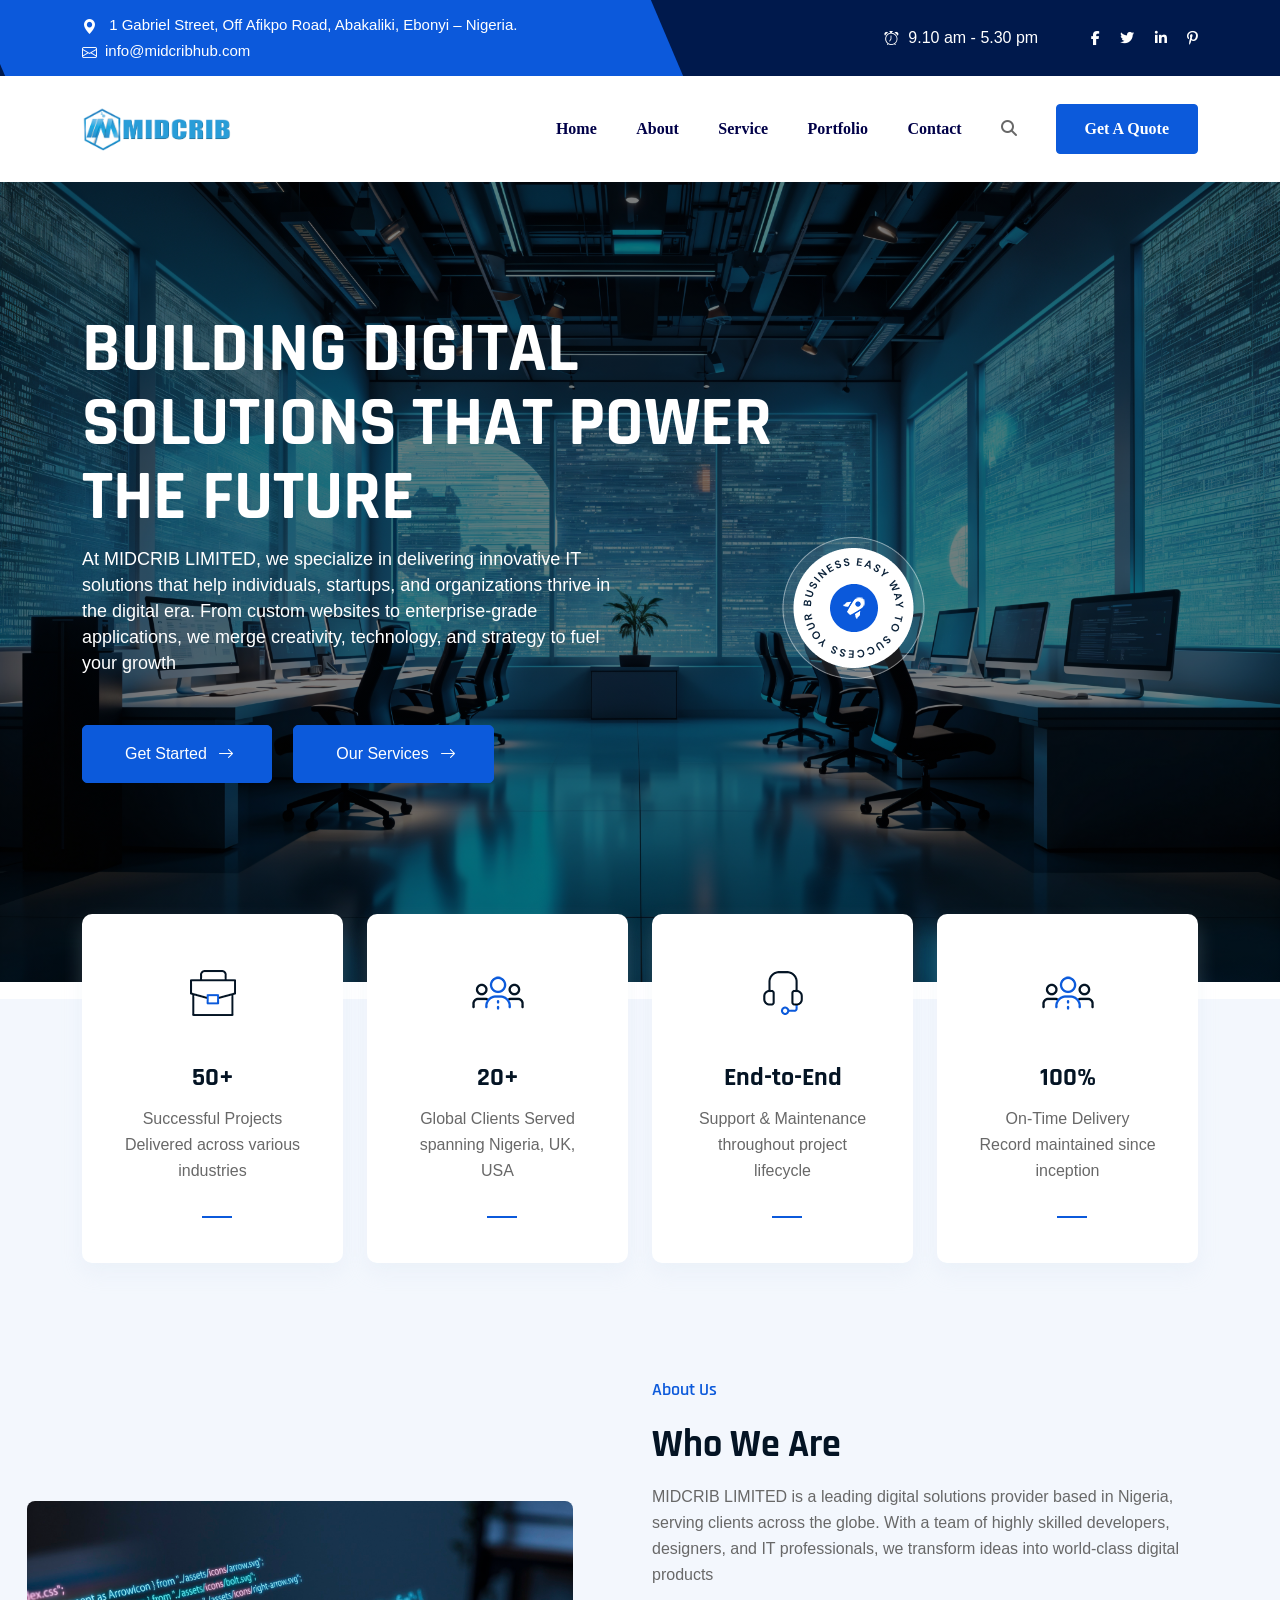
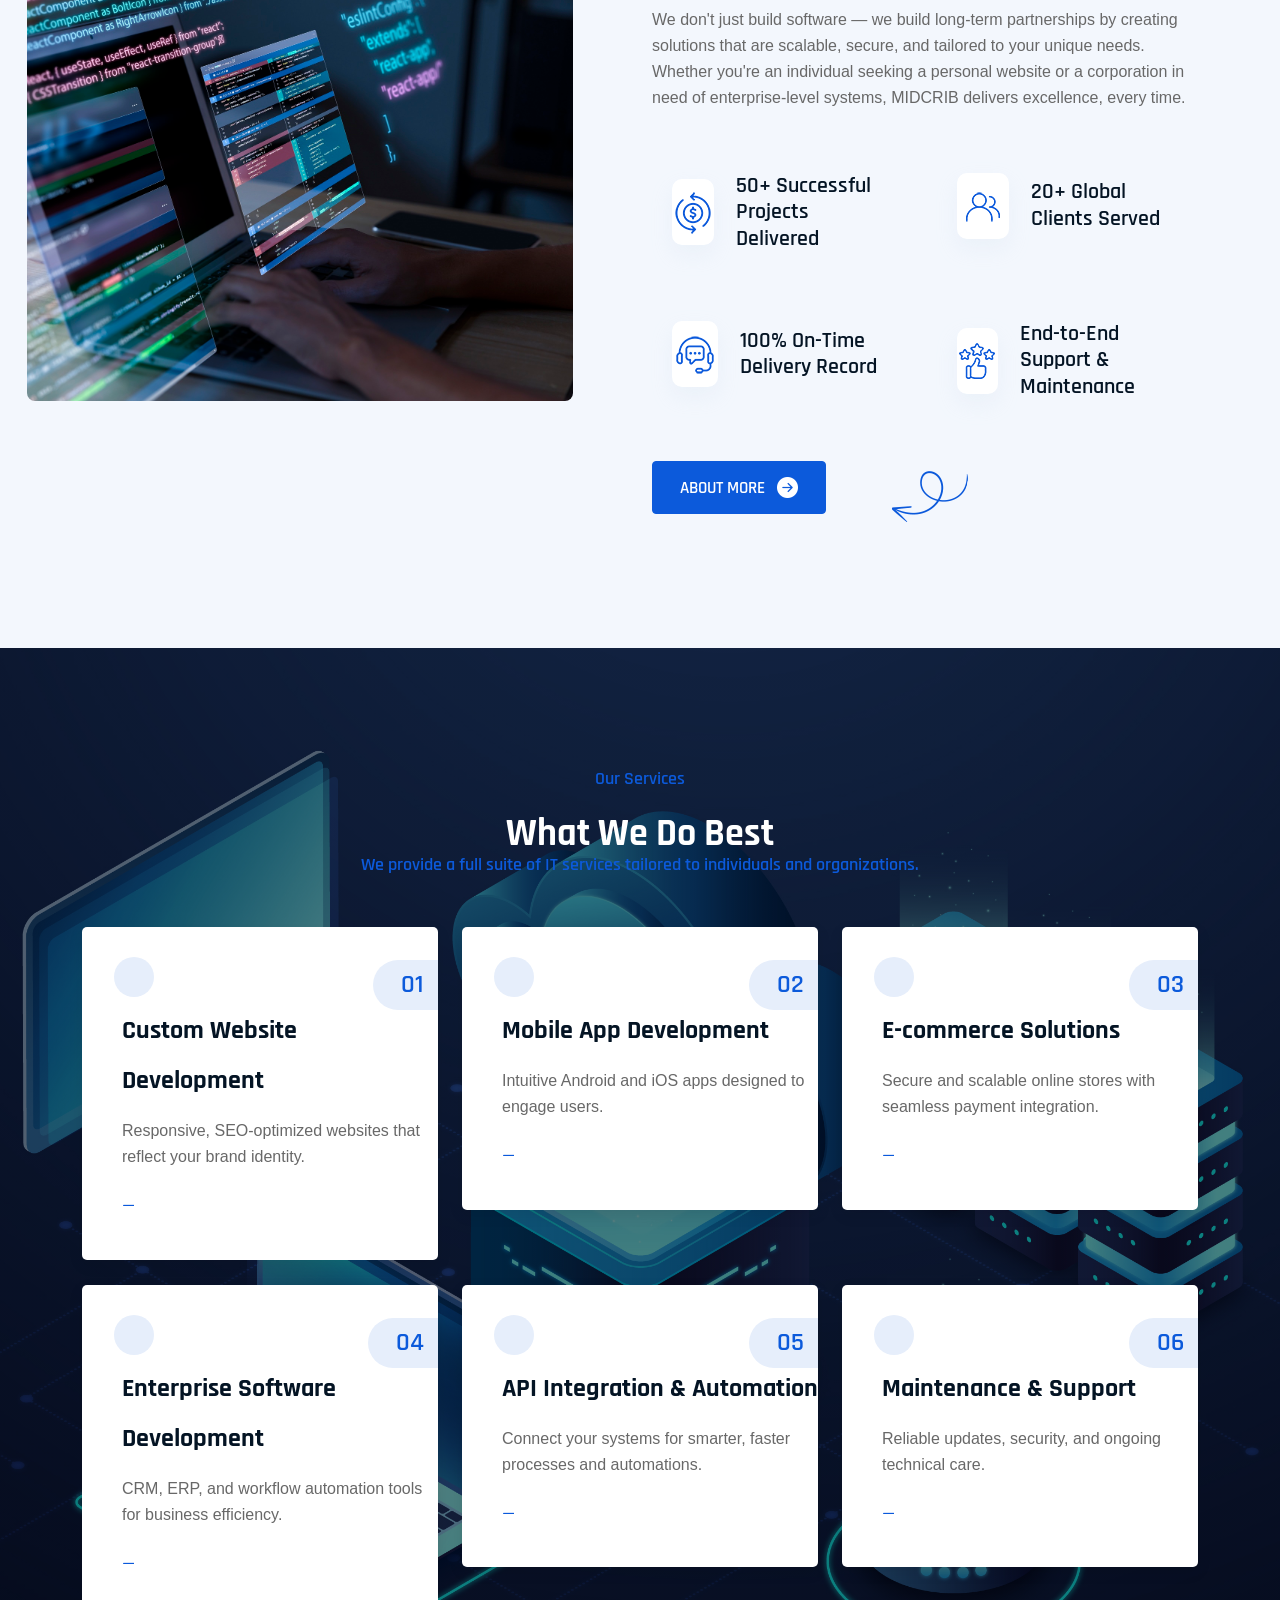
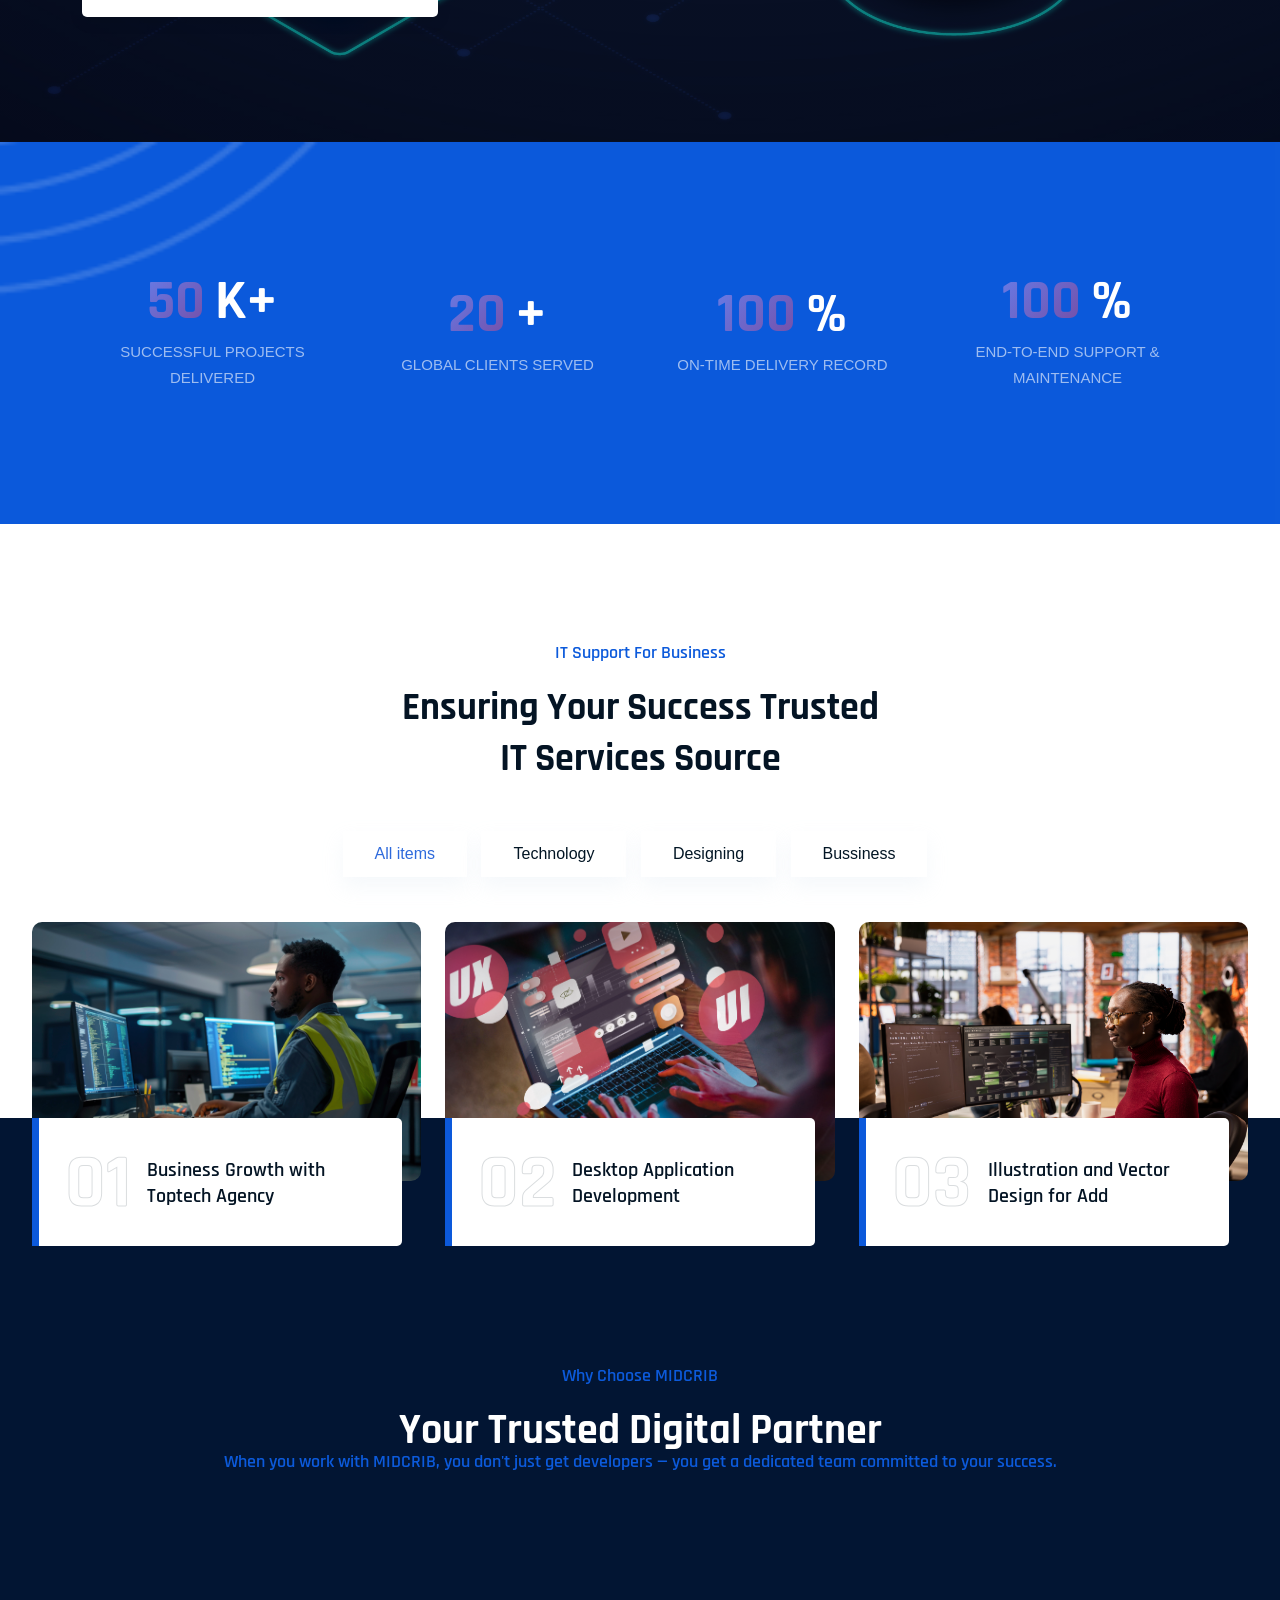
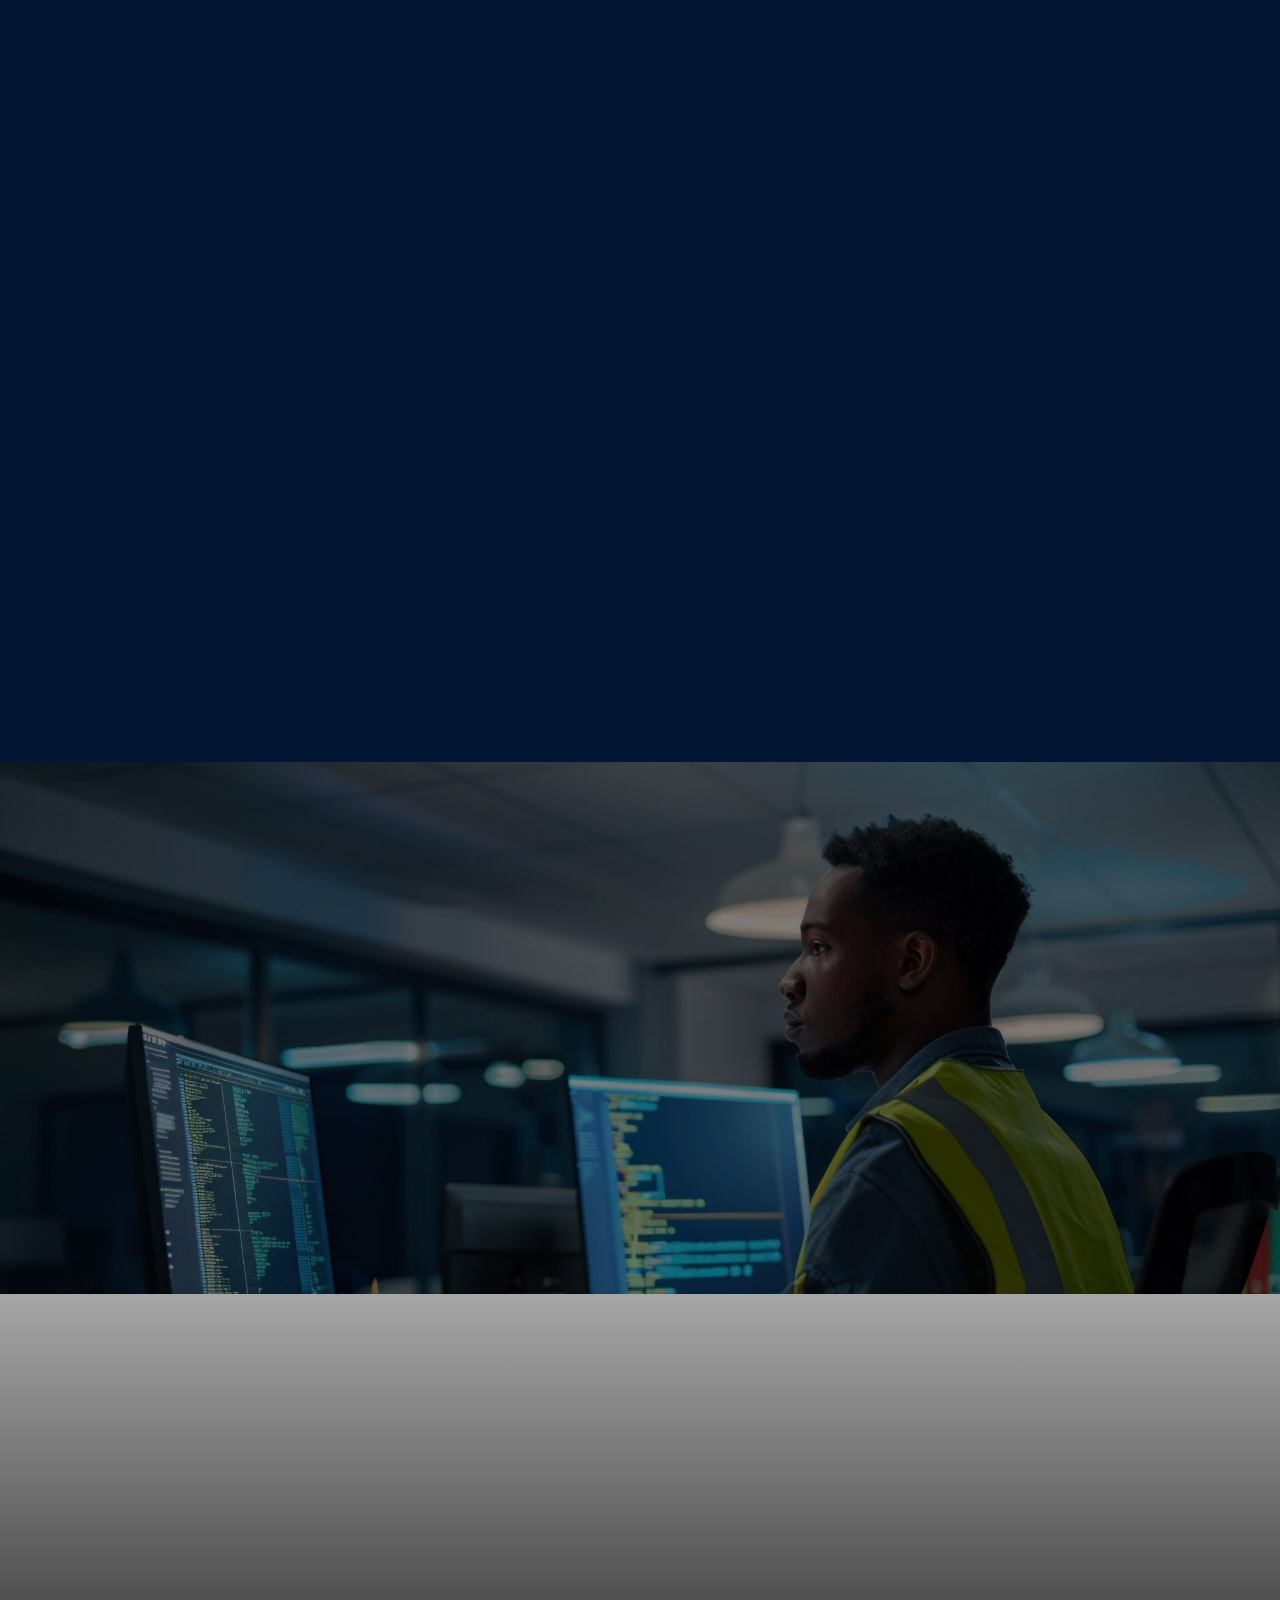
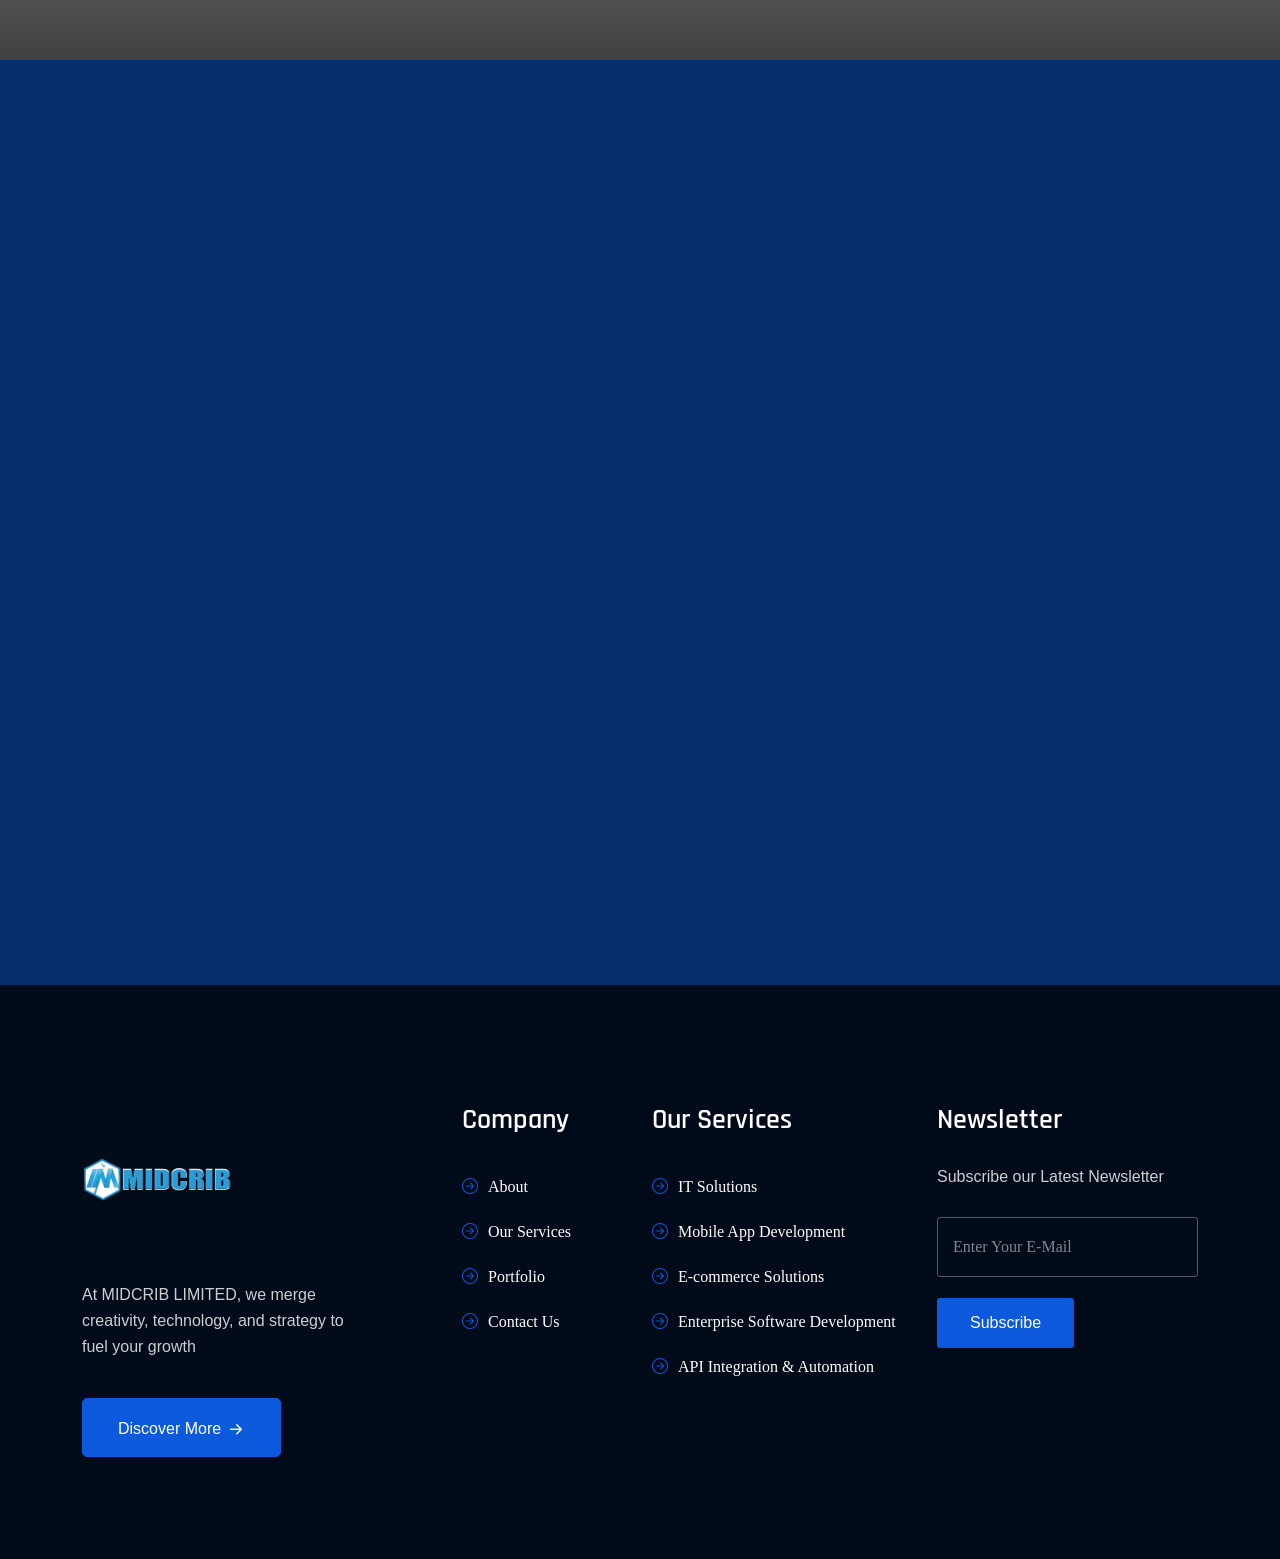
==== index.html @ e90b2775 "content update" ====
<!DOCTYPE HTML>
<html lang="en-US">

<head>
	<!-- Basic Meta Tags -->
	<meta charset="UTF-8">
	<meta http-equiv="x-ua-compatible" content="ie=edge">
	<meta name="viewport" content="width=device-width, initial-scale=1">
	
	<!-- SEO Meta Tags -->
	<title>MIDCRIB LIMITED - Innovative IT Solutions & Custom Web Development Company</title>
	<meta name="description" content="MIDCRIB LIMITED delivers innovative IT solutions, custom websites, and enterprise applications for individuals, startups, and organizations. Expert web development, software solutions, and digital transformation services.">
	<meta name="keywords" content="IT solutions Nigeria, web development, custom websites, enterprise applications, software development, digital transformation, startup solutions, MIDCRIB LIMITED, technology consulting, web design Nigeria">
	<meta name="author" content="MIDCRIB LIMITED">
	<meta name="robots" content="index, follow">
	<meta name="language" content="English">
	<meta name="geo.region" content="NG">
	<meta name="geo.placename" content="Nigeria">
	
	<!-- Open Graph / Facebook -->
	<meta property="og:type" content="website">
	<meta property="og:url" content="https://www.midcriblimited.com/">
	<meta property="og:title" content="MIDCRIB LIMITED - Innovative IT Solutions & Custom Web Development">
	<meta property="og:description" content="Expert IT solutions company delivering custom websites, enterprise applications, and digital transformation services for individuals, startups, and organizations.">
	<meta property="og:image" content="https://www.midcriblimited.com/assets/images/og-image.jpg">
	<meta property="og:image:width" content="1200">
	<meta property="og:image:height" content="630">
	<meta property="og:site_name" content="MIDCRIB LIMITED">
	<meta property="og:locale" content="en_US">
	
	<!-- Twitter Card -->
	<meta name="twitter:card" content="summary_large_image">
	<meta name="twitter:url" content="https://www.midcriblimited.com/">
	<meta name="twitter:title" content="MIDCRIB LIMITED - Innovative IT Solutions & Web Development">
	<meta name="twitter:description" content="Expert IT solutions company delivering custom websites, enterprise applications, and digital transformation services.">
	<meta name="twitter:image" content="https://www.midcriblimited.com/assets/images/twitter-card.jpg">
	<meta name="twitter:creator" content="@midcriblimited">
	
	<!-- Canonical URL -->
	<link rel="canonical" href="https://www.midcriblimited.com/">
	
	<!-- Favicons & Icons -->
	<link rel="icon" type="image/png" sizes="56x56" href="assets/images/logo.png">
	<link rel="icon" type="image/png" sizes="32x32" href="assets/images/favicon-32x32.png">
	<link rel="icon" type="image/png" sizes="16x16" href="assets/images/favicon-16x16.png">
	<link rel="apple-touch-icon" sizes="180x180" href="assets/images/apple-touch-icon.png">
	<link rel="manifest" href="/site.webmanifest">
	<meta name="msapplication-TileColor" content="#da532c">
	<meta name="theme-color" content="#ffffff">
	
	<!-- Preconnect to external domains for performance -->
	<link rel="preconnect" href="https://fonts.googleapis.com">
	<link rel="preconnect" href="https://fonts.gstatic.com" crossorigin>
	<link rel="preconnect" href="https://cdnjs.cloudflare.com">
	
	<!-- DNS Prefetch -->
	<link rel="dns-prefetch" href="//www.google-analytics.com">
	<link rel="dns-prefetch" href="//www.googletagmanager.com">
	
	<!-- Structured Data - Organization Schema -->
	<script type="application/ld+json">
	{
		"@context": "https://schema.org",
		"@type": "Organization",
		"@id": "https://www.midcriblimited.com/#organization",
		"name": "MIDCRIB LIMITED",
		"description": "Innovative IT solutions company delivering custom websites, enterprise applications, and digital transformation services for individuals, startups, and organizations",
		"url": "https://www.midcriblimited.com",
		"logo": "https://www.midcriblimited.com/assets/images/logo.png",
		"foundingDate": "2020",
		"industry": "Information Technology",
		"knowsAbout": ["Web Development", "Software Development", "Digital Transformation", "Enterprise Applications", "IT Consulting"],
		"address": {
			"@type": "PostalAddress",
			"addressCountry": "Nigeria"
		},
		"contactPoint": {
			"@type": "ContactPoint",
			"contactType": "customer service",
			"areaServed": "NG",
			"availableLanguage": ["English"]
		},
		"offers": {
			"@type": "Service",
			"serviceType": ["Web Development", "Custom Software Development", "Enterprise Applications", "IT Consulting", "Digital Solutions"]
		},
		"sameAs": [
			"https://www.facebook.com/midcriblimited",
			"https://www.instagram.com/midcriblimited",
			"https://www.linkedin.com/company/midcriblimited",
			"https://twitter.com/midcriblimited"
		]
	}
	</script>
	
	<!-- CSS Files - Optimized Loading -->
	<!-- Critical CSS should be inlined, non-critical should be loaded async -->
	<link rel="preload" href="assets/css/bootstrap.min.css" as="style" onload="this.onload=null;this.rel='stylesheet'">
	<noscript><link rel="stylesheet" href="assets/css/bootstrap.min.css"></noscript>
	
	<link rel="preload" href="assets/css/style.css" as="style" onload="this.onload=null;this.rel='stylesheet'">
	<noscript><link rel="stylesheet" href="assets/css/style.css"></noscript>
	
	<!-- Non-critical CSS loaded asynchronously -->
	<link rel="stylesheet" href="assets/css/owl.carousel.min.css" type="text/css" media="all">
	<link rel="stylesheet" href="assets/css/animate.css" type="text/css" media="all">
	<link rel="stylesheet" href="assets/css/bootstraps.css" type="text/css" media="all">
	<link rel="stylesheet" href="assets/css/animated-text.css" type="text/css" media="all">
	<link rel="stylesheet" href="assets/css/all.min.css" type="text/css" media="all">
	<link rel="stylesheet" href="assets/css/theme-default.css" type="text/css" media="all">
	<link rel="stylesheet" href="assets/css/meanmenu.min.css" type="text/css" media="all">
	<link rel="stylesheet" href="assets/css/font-awesome.min.css" type="text/css" media="all">
	<link rel="stylesheet" href="assets/css/owl.transitions.css" type="text/css" media="all">
	<link rel="stylesheet" href="venobox/venobox.css" type="text/css" media="all">
	<link rel="stylesheet" href="assets/css/bootstrap-icons.css" type="text/css" media="all">
	<link rel="stylesheet" href="assets/css/responsive.css" type="text/css" media="all">
	<link rel="stylesheet" href="assets/css/coustom-animation.css" type="text/css" media="all">
	<link rel="stylesheet" href="https://cdnjs.cloudflare.com/ajax/libs/font-awesome/6.4.0/css/all.min.css">
	<link rel="stylesheet" href="https://cdn.jsdelivr.net/npm/bootstrap-icons@1.11.3/font/bootstrap-icons.css">
	<!-- Google Analytics (replace with your actual tracking ID) -->
	<script async src="https://www.googletagmanager.com/gtag/js?id=GA_MEASUREMENT_ID"></script>
	<script>
		window.dataLayer = window.dataLayer || [];
		function gtag(){dataLayer.push(arguments);}
		gtag('js', new Date());
		gtag('config', 'GA_MEASUREMENT_ID');
	</script>
	
	<!-- JavaScript -->
	<script src="assets/js/vendor/modernizr-3.5.0.min.js"></script>
</head>

<body>

	<!-- loder -->
	<!-- <div class="loader-wrapper">
		<span class="loader"></span>
		<div class="loder-section left-section"></div>
		<div class="loder-section right-section"></div>
	</div> -->


<!--==================================================-->
<!-- Start Toptech  Top Header Area Style One-->
<!--==================================================-->
<div class="top-header-area">
	<div class="container">
		<div class="row align-items-center">
			<div class="col-lg-6">
				<div class="header-info">
					<ul>
						<li><i class="bi bi-geo-alt-fill"></i>
                        1 Gabriel Street, Off Afikpo Road, Abakaliki, Ebonyi – Nigeria.
                        </li>

                       
						<li><i class="bi bi-envelope"></i>info@midcribhub.com</li>
					</ul>
				</div>
			</div>
			<div class="col-lg-6">
				<div class="top-header-social-icon">
					<ul>
						<li class="time-line"><i class="bi bi-alarm"></i>9.10 am - 5.30 pm</li>
						<li><a href="#"><i class="fa-brands fa-facebook-f"></i></a></li>
						<li><a href="#"><i class="fa-brands fa-twitter"></i></a></li>
						<li><a href="#"><i class="fa-brands fa-linkedin-in"></i></a></li>
						<li><a href="#"><i class="fa-brands fa-pinterest-p"></i></a></li>
					</ul>
				</div>
			</div>
		</div>
	</div>
</div>
<!--==================================================-->
<!-- End Toptech Top Header Area Style One-->

<!-- Start Toptech Header Area Style One-->
<!--==================================================-->
<div class="header-area style-two" id="sticky-header" >
	<div class="container">
		<div class="row align-items-center">
			<div class="col-lg-3">
				<div class="header-logo">
					<a href="index.html"><img src="assets/images/logo.png" alt="logo" style="width: 150px; height: 50px; object-fit: contain"></a>
				</div>
			</div>
			<div class="col-lg-9">
				<div class="header-menu">
					<ul>
						<li class="menu-item-has-children"><a href="#">Home</a>
                           <!-- <ul class="sub-menu">
                           	    <li><a href="index.html">Home 1</a></li>
                           	    <li><a href="index-2.html">Home 2</a></li>
                           	  	<li><a href="index-3.html">Home 3</a></li>
								<li><a href="index-4.html">Home 4</a></li>
								<li><a href="https://html.ditsolution.net/toptech2/">Home 5 (New)</a></li>
								<li><a href="https://html.ditsolution.net/toptech2/index-2.html">Home 6 (New)</a></li>
                           </ul> -->
						</li>
						<li class="menu-item-has-children"><a href="#">About</a>
                           <ul class="sub-menu">
                           	   <li><a href="about.html">About Us </a></li>
                           	                   	   <li><a href="mission.html">Why Chose Us</a></li>

                           	  
                           </ul>
						</li>
						<li class="menu-item-has-children"><a href="#">Service</a>
                           <!-- <ul class="sub-menu">
                           	   <li><a href="service.html">Service</a></li>
                           	   <li><a href="service-details.html">Service Details</a></li>
                           </ul> -->
						</li>
						<li class="menu-item-has-children"><a href="#">Portfolio</i></a>
                           <!-- <ul class="sub-menu">
                           	   <li><a href="choose-us.html">Why Choose Us</a></li>
                           	   <li><a href="mission.html">Mission Visson </a></li>
                           	   <li><a href="team.html">Our Team</a></li>
                           	   <li><a href="team-details.html">Team Details </a></li>
                           	   <li><a href="project.html">Our Project</a></li>
                           	   <li><a href="project-details.html">Project Details </a></li>
                           	   <li><a href="location.html">Our Location </a></li>
                           	   <li><a href="pricing.html">Our Pricing</a></li>
                           	   <li><a href="careers.html">Careers </a></li>
                           	   <li><a href="faqs.html">Faqs</a></li>
                           </ul> -->
						</li>
					    <!-- <li class="menu-item-has-children"><a href="#">Blog<i class="fas fa-chevron-down"></i></a> -->
                           <!-- <ul class="sub-menu">
                           	   <li><a href="blog-grid.html">Blog Grid</a></li>
                           	   <li><a href="blog-list.html">Blog List</a></li>
                           	   <li><a href="blog-2column.html">Blog 2column</a></li>
                           	   <li><a href="blog-details.html">Blog Details </a></li>
                           </ul> -->
						<!-- </li> -->
						<li><a href="contact.html">Contact</a></li>
					</ul>
					<div class="header-search-icon search-box-outer">
						<a href="#"><i class="fa-solid fa-magnifying-glass"></i></a>
					</div>
					<div class="header-button">
						<a href="contact.html">Get A Quote</a>
					</div>
				</div>
			</div>
		</div>
	</div>
</div>
<!--==================================================-->
<!-- End Toptech Header Area Style One-->

<!-- Start Main Menu Area -->
<!--==================================================-->
<div class="mobile-menu-area sticky d-sm-block d-md-block d-lg-none ">
	<div class="mobile-menu">
		<nav class="header-menu">
			<ul class="nav_scroll">
				<li class="menu-item-has-children"><a href="#">Home</a>
                  
				</li>
				<li class="menu-item-has-children"><a href="#">About</a>
                     <ul class="sub-menu">
                   	   <li><a href="about.html">About Us</a></li>
                                      	   <li><a href="mission.html">Why Chose Us</a></li>

                   </ul>
				</li>
				<li class="menu-item-has-children"><a href="#">Service</a>
                  
				</li>
				<li class="menu-item-has-children"><a href="#">Portfolio</a>
                  
				</li>
			    
				<li><a href="contact.html">Contact</a></li>
			</ul>
		</nav>
	</div>
</div>
<!--==================================================-->
<!-- End Main Menu Area -->

<!-- Start Toptech Hero Area Style One-->
<!--==================================================-->
<div class="hero-area style-two d-flex align-items-center">
    <div class="container">
        <div class="row align-items-center">
            <div class="col-lg-8">
                <div class="hero-content">
                    <h1 class="fade-in-up delay-1">Building Digital Solutions that Power the Future</h1>
                    <p class="fade-in-up delay-2" style="color: white;">
                        At MIDCRIB LIMITED, we specialize in delivering innovative IT solutions that help individuals, 
                        startups, and organizations thrive in the digital era. From custom websites to enterprise-grade 
                        applications, we merge creativity, technology, and strategy to fuel your growth
                    </p>
                </div>
                <div class="hero-button fade-in-up delay-3">
                    <a href="contact.html">Get Started<i class="bi bi-arrow-right"></i></a>
                    <a class="button-two" href="about.html">Our Services<i class="bi bi-arrow-right"></i></a>
                </div>
            </div>
            <div class="col-lg-4">
                <div class="hero-right">
                    <div class="hero-thumb fade-in-right delay-4">
                        <img src="assets/images/home-2/hero-thumb.png" alt="">
                    </div>
                    <div class="hero-shape fade-in-right delay-5">
                        <img src="assets/images/hero-shape.png" alt="">
                    </div>
                </div>
            </div>
        </div>
    </div>
</div>
<!--==================================================-->
<!-- End Toptech Hero Area Style One-->

<!-- Start Toptech Feature Area Style Two-->
<!--==================================================-->
<div class="feature-area style-two">
    <div class="container">
        <div class="row add-marging">
            <div class="col-lg-3 col-md-6">
                <div class="single-feature-box fade-in-scale delay-1">
                    <div class="feature-icon">
                        <img src="assets/images/feature-icon1.png" alt="">
                    </div>
                    <div class="feature-content">
                        <h4 class="counter" data-count="50">0+</h4>
                        <p>Successful Projects Delivered across various industries</p>
                        <a href="service.html">Read More</a>
                    </div>
                </div>
            </div>
            
            <div class="col-lg-3 col-md-6">
                <div class="single-feature-box fade-in-scale delay-2">
                    <div class="feature-icon">
                        <img src="assets/images/feature-icon2.png" alt="">
                    </div>
                    <div class="feature-content">
                        <h4 class="counter" data-count="20">0+</h4>
                        <p>Global Clients Served spanning Nigeria, UK, USA</p>
                        <a href="service.html">Read More</a>
                    </div>
                </div>
            </div>
            
            <div class="col-lg-3 col-md-6">
                <div class="single-feature-box fade-in-scale delay-3">
                    <div class="feature-icon">
                        <img src="assets/images/feature-icon3.png" alt="">
                    </div>
                    <div class="feature-content">
                        <h4>End-to-End</h4>
                        <p>Support & Maintenance throughout project lifecycle</p>
                        <a href="service.html">Read More</a>
                    </div>
                </div>
            </div>
            
            <div class="col-lg-3 col-md-6">
                <div class="single-feature-box fade-in-scale delay-4">
                    <div class="feature-icon">
                        <img src="assets/images/feature-icon2.png" alt="">
                    </div>
                    <div class="feature-content">
                        <h4 class="counter" data-count="100">0%</h4>
                        <p>On-Time Delivery Record maintained since inception</p>
                        <a href="service.html">Read More</a>
                    </div>
                </div>
            </div>
        </div>
    </div>
</div>
<!--==================================================-->
<!-- End Toptech Feature Area Style Two-->

<!-- Start Toptech About Area Style two-->
<!--==================================================-->
<div class="about-area style-two">
    <div class="container">
        <div class="row align-items-center">
            <div class="col-lg-6">
                <div class="about-left slide-in-left delay-1" style="position: relative;">
                    <div class="about-thumb" style="width: 100%; height: 500px; background: url('assets/images/website-development.jpg') no-repeat center center; background-size: cover; border-radius: 8px;">
                    </div>
                </div>
            </div>
            <div class="col-lg-6">
                <div class="about-right">
                    <div class="section-title left style-two">
                        <h4 class="fade-in-up delay-2">About Us</h4>
                        <h1 class="fade-in-up delay-3">Who We Are</h1>
                        
                        <p class="fade-in-up delay-4">
                            MIDCRIB LIMITED is a leading digital solutions provider based in Nigeria, serving clients across the globe. With a team of highly skilled developers, designers, and IT professionals, we transform ideas into world-class digital products
                        </p>
                        <p class="fade-in-up delay-5">
                           We don't just build software — we build long-term partnerships by creating solutions that are scalable, secure, and tailored to your unique needs. Whether you're an individual seeking a personal website or a corporation in need of enterprise-level systems, MIDCRIB delivers excellence, every time.
                        </p>
                    </div>
                    <div class="row">
                        <div class="col-lg-6 col-md-6">
                            <div class="single-about-icon-box zoom-in delay-6">
                                <div class="about-icon">
                                    <img src="assets/images/about-icon1.png" alt="">
                                </div>
                                <div class="about-icon-box-content">
                                    <h4>50+ Successful Projects Delivered</h4>
                                </div>
                            </div>
                        </div>
                        <div class="col-lg-6 col-md-6">
                            <div class="single-about-icon-box zoom-in delay-7">
                                <div class="about-icon">
                                    <img src="assets/images/about-icon2.png" alt="">
                                </div>
                                <div class="about-icon-box-content">
                                    <h4>20+ Global Clients Served</h4>
                                </div>
                            </div>
                        </div>
                        <div class="col-lg-6 col-md-6">
                            <div class="single-about-icon-box zoom-in delay-8">
                                <div class="about-icon">
                                    <img src="assets/images/about-icon3.png" alt="">
                                </div>
                                <div class="about-icon-box-content">
                                    <h4>100% On-Time Delivery Record</h4>
                                </div>
                            </div>
                        </div>
                        <div class="col-lg-6 col-md-6">
                            <div class="single-about-icon-box zoom-in delay-8">
                                <div class="about-icon">
                                    <img src="assets/images/about-icon4.png" alt="">
                                </div>
                                <div class="about-icon-box-content">
                                    <h4>End-to-End Support & Maintenance</h4>
                                </div>
                            </div>
                        </div>
                    </div>
                    <div class="toptech-button style-one fade-in-up delay-8">
                        <a href="about.html">About More<i class="bi bi-arrow-right-circle-fill"></i></a>
                    </div>
                    <div class="about-shape-two rotate-fade-in delay-8">
                        <img src="assets/images/about-shape2.png" alt="">
                    </div>
                </div>
            </div>
        </div>
    </div>
</div>
<!--==================================================-->
<!-- End Toptech About Area Style One-->

<!-- Start Toptech Service Area Style Two-->
<!--==================================================-->
<div class="service-area style-two" >
    <div class="container">
        <div class="row">
            <div class="col-lg-12 text-center">
                <div class="section-title center style-two">
                    <h4 class="fade-in-down delay-1">Our Services</h4>
                    <h1 class="fade-in-down delay-2">What We Do Best</h1>
                    <h4 class="fade-in-down delay-3">We provide a full suite of IT services tailored to individuals and organizations.</h4>
                </div>
            </div>
        </div>
        <div class="row">
            <div class="col-lg-4 col-md-6">
                <div class="single-services-box slide-up-bounce delay-4">
                    <div class="service-icon-thumb">
                        <img src="assets/images/home-2/service-1.png" alt="">
                    </div>
                    <div class="service-number">
                        <h1>01</h1>
                    </div>
                    <div class="service-content">
                        <h4>Custom Website Development</h4>
                        <p>Responsive, SEO-optimized websites that reflect your brand identity.</p>
                        <a href="service.html">Read More<i class="bi bi-arrow-right"></i></a>
                    </div>
                </div>
            </div>
            
            <div class="col-lg-4 col-md-6">
                <div class="single-services-box slide-up-bounce delay-5">
                    <div class="service-icon-thumb">
                        <img src="assets/images/home-2/service-2.png" alt="">
                    </div>
                    <div class="service-number">
                        <h1>02</h1>
                    </div>
                    <div class="service-content">
                        <h4>Mobile App Development</h4>
                        <p>Intuitive Android and iOS apps designed to engage users.</p>
                        <a href="service.html">Read More<i class="bi bi-arrow-right"></i></a>
                    </div>
                </div>
            </div>
            
            <div class="col-lg-4 col-md-6">
                <div class="single-services-box slide-up-bounce delay-6">
                    <div class="service-icon-thumb">
                        <img src="assets/images/home-2/service-3.png" alt="">
                    </div>
                    <div class="service-number">
                        <h1>03</h1>
                    </div>
                    <div class="service-content">
                        <h4>E-commerce Solutions</h4>
                        <p>Secure and scalable online stores with seamless payment integration.</p>
                        <a href="service.html">Read More<i class="bi bi-arrow-right"></i></a>
                    </div>
                </div>
            </div>
            
            <div class="col-lg-4 col-md-6">
                <div class="single-services-box slide-up-bounce delay-7">
                    <div class="service-icon-thumb">
                        <img src="assets/images/home-2/service-4.png" alt="">
                    </div>
                    <div class="service-number">
                        <h1>04</h1>
                    </div>
                    <div class="service-content">
                        <h4>Enterprise Software Development</h4>
                        <p>CRM, ERP, and workflow automation tools for business efficiency.</p>
                        <a href="service.html">View All Services<i class="bi bi-arrow-right"></i></a>
                    </div>
                </div>
            </div>
            
            <div class="col-lg-4 col-md-6">
                <div class="single-services-box slide-up-bounce delay-8">
                    <div class="service-icon-thumb">
                        <img src="assets/images/home-2/service-5.png" alt="">
                    </div>
                    <div class="service-number">
                        <h1>05</h1>
                    </div>
                    <div class="service-content">
                        <h4>API Integration & Automation</h4>
                        <p>Connect your systems for smarter, faster processes and automations.</p>
                        <a href="service.html">View All Services<i class="bi bi-arrow-right"></i></a>
                    </div>
                </div>
            </div>
            
            <div class="col-lg-4 col-md-6">
                <div class="single-services-box slide-up-bounce delay-9">
                    <div class="service-icon-thumb">
                        <img src="assets/images/home-2/service-6.png" alt="">
                    </div>
                    <div class="service-number">
                        <h1>06</h1>
                    </div>
                    <div class="service-content">
                        <h4>Maintenance & Support</h4>
                        <p>Reliable updates, security, and ongoing technical care.</p>
                        <a href="service.html">View All Services<i class="bi bi-arrow-right"></i></a>
                    </div>
                </div>
            </div>
        </div>
    </div>
</div>

<!-- Start Toptech Counter Area Home two-->
<!--==================================================-->
<div class="counter-area style-two" style="color: black;">
    <div class="container">
        <div class="row align-items-center">
            <div class="col-lg-3 col-md-6">
                <div class="counter-box counter-slide-up delay-1">
                    <div class="counter-content">
                        <h4 class="counter-number counterup" data-count="50">0</h4>
                        <span class="counter-symbol">K+</span>
                        <p class="text-fade-in delay-1">Successful Projects Delivered</p>
                    </div>
                </div>
            </div>
            
            <div class="col-lg-3 col-md-6">
                <div class="counter-box counter-slide-up delay-2">
                    <div class="counter-content">
                        <h4 class="counter-number counterup" data-count="20">0</h4>
                        <span class="counter-symbol">+</span>
                        <p class="text-fade-in delay-2">Global Clients Served</p>
                    </div>
                </div>
            </div>
            
            <div class="col-lg-3 col-md-6">
                <div class="counter-box counter-slide-up delay-3">
                    <div class="counter-content">
                        <h4 class="counter-number counterup" data-count="100">0</h4>
                        <span class="counter-symbol">%</span>
                        <p class="text-fade-in delay-3">On-Time Delivery Record</p>
                    </div>
                </div>
            </div>
            
            <div class="col-lg-3 col-md-6">
                <div class="counter-box counter-slide-up delay-4">
                    <div class="counter-content">
                        <h4 class="counter-number counterup" data-count="100">0</h4>
                        <span class="counter-symbol">%</span>
                        <p class="text-fade-in delay-4">End-to-End Support & Maintenance</p>
                    </div>
                </div>
            </div>
        </div>
    </div>
</div>

<!-- Start Toptech Portfolio Area  Style Two-->
<!--==================================================-->
<div class="portfolio-area style-two">
	<div class="container">
		<div class="row">
			<div class="col-lg-12 text-center">
				<div class="section-title center style-two">
					<h4 class="fade-in-down delay-1">IT Support For Business</h4>
					<h1 class="fade-in-down delay-2">Ensuring Your Success Trusted</h1>
					<h1 class="fade-in-down delay-3">IT Services Source</h1>
				</div>
			</div>
		</div>
	</div>

	<div class="container-fluid">
		<div class="row">
			<div class="col-md-12">
				<div class="portfolio_nav">
					<div class="portfolio_menu">
						<ul class="menu-filtering">
							<li class="current_menu_item fade-in-down delay-1" data-filter="*"> All items </li>
							<li data-filter=".technology" class="fade-in-down delay-2">Technology </li>
							<li data-filter=".designing" class="fade-in-down delay-3">Designing </li>
							<li data-filter=".bussiness" class="fade-in-down delay-4"> Bussiness </li>
						</ul>
					</div>
				</div>
			</div>
		</div>
		<div class="row image_load">
			<div class="col-lg-4 col-md-6 grid-item technology slide-up-bounce delay-4">
				<div class="single-portfolio-box">
					<div class="portfolio-thumb">
						<img src="assets/images/view-male-engineer-work-engineers-day-celebration.jpg" alt="">
					</div>
					<div class="portfolio-content">
						<div class="portfolio-number">
							<h1>01</h1>
						</div>
						<div class="portfolio-title">
							<a href="project-details.html">Business Growth with Toptech Agency <i class="bi bi-plus"></i></a>
						</div>
					</div>
				</div>
			</div>			
			<div class="col-lg-4 col-md-6 grid-item designing slide-up-bounce delay-5">
				<div class="single-portfolio-box">
					<div class="portfolio-thumb">
						<img src="assets/images/ui-ux-representations-with-laptop.jpg" alt="">
					</div>
					<div class="portfolio-content">
						<div class="portfolio-number">
							<h1>02</h1>
						</div>
						<div class="portfolio-title">
							<a href="project-details.html">Desktop Application Development <i class="bi bi-plus"></i></a>
						</div>
					</div>
				</div>
			</div>			
			<div class="col-lg-4 col-md-6 grid-item bussiness slide-up-bounce delay-6">
				<div class="single-portfolio-box">
					<div class="portfolio-thumb">
						<img src="assets/images/startup-it-engineer-doing-code-testing-quality-assurance.jpg" alt="">
					</div>
					<div class="portfolio-content">
						<div class="portfolio-number">
							<h1>03</h1>
						</div>
						<div class="portfolio-title">
							<a href="project-details.html">Illustration and Vector Design for Add <i class="bi bi-plus"></i></a>
						</div>
					</div>
				</div>
			</div>
		</div>
	</div>
</div>
<!--==================================================-->
<!-- End Toptech Portfolio Area  Style Two-->

<!-- Start Toptech Working Process Area  Style Two-->
<!--==================================================-->
<div class="working-proces-area style-two">
	<div class="container">
		<div class="row">
			<div class="col-lg-12 text-center">
				<div class="section-title center style-two">
					<h4>Why Choose MIDCRIB</h4>
					<h1>Your Trusted Digital Partner</h1>
					<h4>When you work with MIDCRIB, you don't just get developers — you get a dedicated team committed to your success.</h4>

				</div>
			</div>
		</div>
		<div class="row">
			<div class="col-lg-4 col-md-6 fade-in-up delay-1">
				<div class="working-process-box before-transprent after-transprent">
					<div class="process-thumb">
						<img src="assets/images/woman-using-computer-credit-card.jpg" alt="" style="width: 200px; height: 200px; border-radius: 50%; padding: 10px;">
						<div class="process-number">
							<span>01</span>
						</div>
					</div>
					<div class="process-content">
						<h4>Tailored Solutions</h4>
						<p>Every product is customized to your unique needs.</p>
					</div>
				</div>
			</div>			
			<div class="col-lg-4 col-md-6 fade-in-up delay-2">
				<div class="working-process-box after-transprent">
					<div class="process-thumb">
						<img src="assets/images/data-center-admin-typing-keyboard-maintaining-company-infrastructure.jpg" alt="" style="width: 200px; height: 200px; border-radius: 50%; padding: 10px;">

						<div class="process-number two">
							<span>02</span>
						</div>
					</div>
					<div class="process-content">
						<h4>Global-Standard Expertise</h4>
						<p>We use the latest tools and frameworks to ensure quality</p>
					</div>
				</div>
			</div>			
			<div class="col-lg-4 col-md-6 fade-in-up delay-3">
				<div class="working-process-box before-transprent">
					<div class="process-thumb">
						
						<img src="assets/images/2150063168.jpg" alt="" style="width: 200px; height: 200px; border-radius: 50%; padding: 10px;">

						<div class="process-number">
							<span>03</span>
						</div>
					</div>
					<div class="process-content">
						<h4>Transparent Communication</h4>
						<p>Regular updates and collaboration at every stage.</p>
					</div>
				</div>
			</div>
		</div>
		<div class="row">
			<div class="col-lg-4 col-md-6 fade-in-up delay-1">
				<div class="working-process-box before-transprent after-transprent">
					<div class="process-thumb">
						<img src="assets/images/woman-using-computer-credit-card.jpg" alt="" style="width: 200px; height: 200px; border-radius: 50%; padding: 10px;">
						<div class="process-number">
							<span>04</span>
						</div>
					</div>
					<div class="process-content">
						<h4>On-Time Delivery:</h4>
						<p>Projects completed on schedule without compromising quality.</p>
					</div>
				</div>
			</div>			
			<div class="col-lg-4 col-md-6 fade-in-up delay-2">
				<div class="working-process-box after-transprent">
					<div class="process-thumb">
						<img src="assets/images/data-center-admin-typing-keyboard-maintaining-company-infrastructure.jpg" alt="" style="width: 200px; height: 200px; border-radius: 50%; padding: 10px;">

						<div class="process-number two">
							<span>05</span>
						</div>
					</div>
					<div class="process-content">
						<h4>Long-Term Support</h4>
						<p>We stay with you after launch to ensure smooth operations.</p>
					</div>
				</div>
			</div>			
			<div class="col-lg-4 col-md-6 fade-in-up delay-3">
				<div class="working-process-box before-transprent">
					<div class="process-thumb">
						<!-- <img src="" alt=""> -->
						<img src="assets/images/2150063168.jpg" alt="" style="width: 200px; height: 200px; border-radius: 50%; padding: 10px;">

						<div class="process-number">
							<span>06</span>
						</div>
					</div>
					<div class="process-content">
						<h4>Cost-Effective Excellence</h4>
						<p>Premium quality solutions at competitive rates that deliver maximum ROI</p>
					</div>
				</div>
			</div>
		</div>
	</div>
</div>
<!--==================================================-->
<!-- End Toptech Working Process Area  Style Two-->
<!--==================================================-->



<!--==================================================-->
<!-- Start Toptech Testimonial Area Style One-->
<!--==================================================-->

<!--==================================================-->
<!-- End Toptech Testimonial Area Style One-->
<!--==================================================-->


<!--==================================================-->
<!-- Start Toptech Video Area Style Two-->
<!--==================================================-->
<div class="video-area style-two">
	<div class="container">
		<div class="row fade-in-up delay-1">
			<div class="col-lg-12 text-center">
				<div class="section-title center style-two" style="flex-direction: column; align-items: center; justify-content: center; display: flex;">
					<!-- <h4>Watch Now</h4> -->
					<h1>Ready to Build Your Digital Future?
</h1>
<p style="max-width: 80%; text-align: center; color: white;" class="">Whether you’re looking for a personal website, a scalable e-commerce store, or an enterprise-grade system, MIDCRIB LIMITED has the expertise to bring your vision to life. Let’s partner to create something extraordinary

</p>
					
				</div>
                <div class="hero-button">
					<a href="contact.html">Get Started<i class="bi bi-arrow-right"></i></a>
					<a class="button-two" href="about.html">Our Services<i class="bi bi-arrow-right"></i></a>
				</div>
			</div>
		
		</div>
	</div>
</div>
<!--==================================================-->
<!-- End Toptech Video Area Style Two-->

<!-- Start Toptech contact info Area Style Two-->
<!--==================================================-->
<div class="contact-info-area style-two">
	<div class="container">
		<div class="row">
			<div class="col-lg-4 col-md-6 fade-in-up delay-1">
				<div class="contact-info-box">
					<div class="contact-info-icon">
						<i class="fa-solid fa-phone"></i>
					</div>
					<div class="contact-info-content">
						<h4>Call us Any time</h4>
						<p>+234 8077 444 866</p>
					</div>
				</div>
			</div>			
			<div class="col-lg-4 col-md-6 fade-in-up delay-2">
				<div class="contact-info-box">
					<div class="contact-info-icon">
						<i class="fa-regular fa-envelope"></i>
					</div>
					<div class="contact-info-content">
						<h4>Send E-Mail</h4>
						<p>info@midcribhub.com</p>
					</div>
				</div>
			</div>			
			<div class="col-lg-4 col-md-6 fade-in-up delay-3">
				<div class="contact-info-box">
					<div class="contact-info-icon">
						<i class="fa-regular fa-clock"></i>
					</div>
					<div class="contact-info-content">
						<h4>Opening Hours</h4>
						<p>Mon - Fri (8.00 - 5.00)</p>
					</div>
				</div>
			</div>
		</div>
	</div>
</div>
<!--==================================================-->
<!-- End Toptech contact info Area Style Two-->

<!-- Start Toptech Pricing Area Style Two-->
<!--==================================================-->
<div class="pricing-area style-two">
	<div class="container">
		<div class="row align-items-center fade-in-up ">
			<div class="col-lg-6">
	            <div class="section-title left style-two">
	    			<h4>Pricing Plan </h4>
	    			<h1>Our Best Affordable Pricing Plan</h1>
	    			<h1>Choose Your Plans</h1>
	        	</div>
	        	<div class="faqs-container">
                    <div class="faq-singular">
					    <h2 class="faq-question" onclick="
					    	var answer = this.nextElementSibling;
					    	var allAnswers = document.querySelectorAll('.faq-answer');
					    	var allQuestions = document.querySelectorAll('.faq-question');
					    	
					    	// Check if this one is already open
					    	var isOpen = answer.style.display === 'block';
					    	
					    	// Close all others
					    	allAnswers.forEach(function(a) { a.style.display = 'none'; });
					    	allQuestions.forEach(function(q) { q.style.background = ''; });
					    	
					    	// If it wasn't open, open it. If it was open, keep it closed
					    	if (!isOpen) {
					    		answer.style.display = 'block';
					    		this.style.background = '';
					    	}">What makes MIDCRIB different from other IT companies?</h2>
					    <div class="faq-answer">
					      <div class="desc">
                           At MIDCRIB, we don’t just build digital products—we craft tailored solutions that align with your business goals. Our approach is client-first, ensuring every project is delivered with innovation, precision, and measurable results. With experience across startups, NGOs, enterprises, and government agencies, we bring both versatility and industry expertise to the table.
					      </div>
					    </div>
				    </div>					    
				    <div class="faq-singular">
					    <h2 class="faq-question" onclick="
					    	var answer = this.nextElementSibling;
					    	var allAnswers = document.querySelectorAll('.faq-answer');
					    	var allQuestions = document.querySelectorAll('.faq-question');
					    	
					    	// Check if this one is already open
					    	var isOpen = answer.style.display === 'block';
					    	
					    	// Close all others
					    	allAnswers.forEach(function(a) { a.style.display = 'none'; });
					    	allQuestions.forEach(function(q) { q.style.background = ''; });
					    	
					    	// If it wasn't open, open it. If it was open, keep it closed
					    	if (!isOpen) {
					    		answer.style.display = 'block';
					    		this.style.background = '';
					    	}"> How long does it take to develop a custom website?</h2>
					    <div class="faq-answer">
					      <div class="desc">
                            The timeline depends on the complexity of the project. A simple business website may take 2–4 weeks, while a complex enterprise-level platform may require 8–12 weeks or more. We always provide a detailed project timeline after understanding your requirements.
                        </div>
					    </div>
				    </div>	
					<div class="faq-singular">
					    <h2 class="faq-question" onclick="
					    	var answer = this.nextElementSibling;
					    	var allAnswers = document.querySelectorAll('.faq-answer');
					    	var allQuestions = document.querySelectorAll('.faq-question');
					    	
					    	// Check if this one is already open
					    	var isOpen = answer.style.display === 'block';
					    	
					    	// Close all others
					    	allAnswers.forEach(function(a) { a.style.display = 'none'; });
					    	allQuestions.forEach(function(q) { q.style.background = ''; });
					    	
					    	// If it wasn't open, open it. If it was open, keep it closed
					    	if (!isOpen) {
					    		answer.style.display = 'block';
					    		this.style.background = '';
					    	}"> Do you offer mobile app development for both Android and iOS?</h2>
					    <div class="faq-answer">
					      <div class="desc">
                            Yes, we develop native apps (Android & iOS), cross-platform apps using frameworks like Flutter and React Native, and progressive web apps (PWAs). We ensure performance, security, and scalability across all platforms.
                        </div>
					    </div>
				    </div>					
				    <div class="faq-singular">
					    <h2 class="faq-question" onclick="
					    	var answer = this.nextElementSibling;
					    	var allAnswers = document.querySelectorAll('.faq-answer');
					    	var allQuestions = document.querySelectorAll('.faq-question');
					    	
					    	// Check if this one is already open
					    	var isOpen = answer.style.display === 'block';
					    	
					    	// Close all others
					    	allAnswers.forEach(function(a) { a.style.display = 'none'; });
					    	allQuestions.forEach(function(q) { q.style.background = ''; });
					    	
					    	// If it wasn't open, open it. If it was open, keep it closed
					    	if (!isOpen) {
					    		answer.style.display = 'block';
					    		this.style.background = '';
					    	}">Can you integrate third-party services into my website or app?</h2>
					    <div class="faq-answer">
					      <div class="desc">
                       Absolutely. Our API Integration & Automation services enable seamless connection of your system with payment gateways, CRMs, ERPs, shipping providers, analytics platforms, and more—helping you save time and improve efficiency.
                        </div>
					    </div>
				    </div>					    
				    									 						
				    <div class="faq-singular">
					    <h2 class="faq-question" onclick="
					    	var answer = this.nextElementSibling;
					    	var allAnswers = document.querySelectorAll('.faq-answer');
					    	var allQuestions = document.querySelectorAll('.faq-question');
					    	
					    	// Check if this one is already open
					    	var isOpen = answer.style.display === 'block';
					    	
					    	// Close all others
					    	allAnswers.forEach(function(a) { a.style.display = 'none'; });
					    	allQuestions.forEach(function(q) { q.style.background = ''; });
					    	
					    	// If it wasn't open, open it. If it was open, keep it closed
					    	if (!isOpen) {
					    		answer.style.display = 'block';
					    		this.style.background = '';
					    	}">Do you provide e-commerce solutions with payment integration?</h2>
					    <div class="faq-answer">
					      <div class="desc">
                            Yes, we develop scalable e-commerce platforms with secure payment gateways, inventory management, product catalogs, customer dashboards, and advanced analytics. Whether you’re a small business or a large retailer, we tailor solutions to fit your growth needs.
                        </div>
					    </div>
				    </div>					    
				    									 						
				    <div class="faq-singular">
					    <h2 class="faq-question" onclick="
					    	var answer = this.nextElementSibling;
					    	var allAnswers = document.querySelectorAll('.faq-answer');
					    	var allQuestions = document.querySelectorAll('.faq-question');
					    	
					    	// Check if this one is already open
					    	var isOpen = answer.style.display === 'block';
					    	
					    	// Close all others
					    	allAnswers.forEach(function(a) { a.style.display = 'none'; });
					    	allQuestions.forEach(function(q) { q.style.background = ''; });
					    	
					    	// If it wasn't open, open it. If it was open, keep it closed
					    	if (!isOpen) {
					    		answer.style.display = 'block';
					    		this.style.background = '';
					    	}">How do you ensure the security of my project?</h2>
					    <div class="faq-answer">
					      <div class="desc">
                           Security is at the core of our development process. We implement best practices in encryption, authentication, secure coding, penetration testing, and regular security audits to ensure your platform is fully protected against cyber threats.
                        </div>
					    </div>
				    </div>					    
				    									 						
                </div>
        	</div>
        	<div class="col-lg-6">
        		<div class="pricing-right">
        		    <div class="single-pricing-box">
        			    <div class="pricing-body">
        			       <a class="pricing-tag" href="#">Fixed-price Package</a>
        			       <span class="pricing-text">Our pricing is flexible and transparent. We offer: </span>
        			       <!-- <h4 class="pricing">$39. <span>98</span></h4> -->
        			    </div>
        			    <div class="pricing-content">
        			    	<div class="pricing-icon">
        			    		<i class="bi bi-check-square-fill"></i>
        			    	</div>
        			    	<div class="pricing-title">
        			    		<!-- <h4>19 Days For Free</h4> -->
        			    		<p>Fixed-price packages for smaller, well-defined projects.</p>
        			    		<a href="#">Purchaces</a>
        			    	</div>
        			    </div>
        		    </div>        		    
        		    <div class="single-pricing-box two">
        			    <div class="pricing-body">
        			       <a class="pricing-tag" href="#">Custom quotes Package</a>
        			       <span class="pricing-text">e’ll provide a clear breakdown of costs before starting any project.
 </span>
        			       <!-- <h4 class="pricing">$49. <span>90</span></h4> -->
        			    </div>
        			    <div class="pricing-content">
        			    	<div class="pricing-icon">
        			    		<i class="bi bi-check-square-fill"></i>
        			    	</div>
        			    	<div class="pricing-title">
        			    		<!-- <h4>90 Days For Free</h4> -->
        			    		<p>	Custom quotes for large or complex solutions.
</p>
        			    		<a href="#">Purchaces</a>
        			    	</div>
        			    </div>
        		    </div>
        		</div>
        	</div>
		</div>
	</div>
</div>


<!-- Start Toptech Footer Area Style One-->
<!--==================================================-->
<div class="footer-area style-one">
	<div class="container">
		<div class="row">
			<div class="col-lg-4 col-md-6">
				<div class="footer-logo">
					<a href="index.html"><img src="assets/images/logo.png" alt="" style="width: 150px; height: 150px; object-fit: contain;"></a>
				</div>
				<div class="footer-widget-desc">
					<p>At MIDCRIB LIMITED, we merge creativity, technology, and strategy to fuel your growth</p>
				</div>
				<div class="toptech-button inner-style">
                    <a href="#">Discover More<i class="bi bi-arrow-right-short"></i></a>
                </div>
			</div>
			<div class="col-lg-2 col-md-6">
				<div class="footer-widget-content">
					<div class="footer-widget-title">
						<h4>Company</h4>
					</div>
					<div class="footer-widget-menu">
						<ul>
							<li><a href="about.html"><i class="bi bi-arrow-right-circle"></i>About</a></li>
							<li><a href="service.html"><i class="bi bi-arrow-right-circle"></i>Our Services</a></li>
							<li><a href="portfolio.html"><i class="bi bi-arrow-right-circle"></i>Portfolio</a></li>
							<li><a href="contact.html"><i class="bi bi-arrow-right-circle"></i>Contact Us</a></li>

						</ul>
					</div>
				</div>
			</div>			
			<div class="col-lg-3 col-md-6">
				<div class="footer-widget-content">
					<div class="footer-widget-title">
						<h4>Our Services</h4>
					</div>
					<div class="footer-widget-menu">
						<ul>
							<li><a href="#"><i class="bi bi-arrow-right-circle"></i>IT Solutions</a></li>
							<li><a href="#"><i class="bi bi-arrow-right-circle"></i>Mobile App Development</a></li>
							<li><a href="#"><i class="bi bi-arrow-right-circle"></i>E-commerce Solutions</a></li>
							<li><a href="#"><i class="bi bi-arrow-right-circle"></i>Enterprise Software Development</a></li>
							<li><a href="#"><i class="bi bi-arrow-right-circle"></i>API Integration & Automation</a></li>
						</ul>
					</div>
				</div>
			</div>
		    <div class="col-lg-3 col-md-6">
				<div class="footer-widget-content">
					<div class="footer-widget-title">
						<h4>Newsletter</h4>
					</div>
                    <p class="f-desc-2">Subscribe our Latest Newsletter</p>
                    <form action="#">
                    	<div class="footer-newslatter-box">
                    		<input type="text" name="Email" placeholder="Enter Your E-Mail" required>
                    		<button type="submit">Subscribe</button>
                    	</div>
                    </form>
				</div>
			</div>
		</div>
		<div class="row align-items-center">
			<div class="footer-bottom-area">
				<div class="row">
					<div class="col-lg-6 col-md-6">
						<div class="footer-bottom-content">
							<p>© 2025 midcrib. Designed By Dream IT Solution</p>
						</div>
					</div>
					<div class="col-lg-6 col-md-6">
						<div class="footer-botton-social-icon">
							<ul>
								<li><a href="#"><i class="fa-brands fa-facebook-f"></i></a></li>
								<li><a href="#"><i class="fa-brands fa-twitter"></i></a></li>
								<li><a href="#"><i class="fa-brands fa-linkedin-in"></i></a></li>
								<li><a href="#"><i class="fa-brands fa-pinterest-p"></i></a></li>
							</ul>
						</div>
					</div>
				</div>
			</div>
		</div>
	</div>
</div>
<!--==================================================-->
<!-- End Toptech Footer Area Style One-->
<!--==================================================-->





<!--==================================================-->
<!-- Start Toptech Search-->
<!--==================================================-->
<div class="search-popup">
	<button class="close-search style-two"><span class="flaticon-multiply"><i class="far fa-times-circle"></i></span></button>
	<button class="close-search"><i class="bi bi-arrow-up"></i></button>
	<form method="post" action="#">
		<div class="form-group">
			<input type="search" name="search-field" value="" placeholder="Search Here" required="">
			<button type="submit"><i class="fa fa-search"></i></button>
		</div>
	</form>
</div>
<!--==================================================-->
<!-- End Toptech Search-->
<!--==================================================-->




<!--==================================================-->
<!-- Start Toptech Scroll Up-->
<!--==================================================-->
<div class="prgoress_indicator active-progress">
        <svg class="progress-circle svg-content" width="100%" height="100%" viewBox="-1 -1 102 102">
          <path d="M50,1 a49,49 0 0,1 0,98 a49,49 0 0,1 0,-98" style="transition: stroke-dashoffset 10ms linear 0s; stroke-dasharray: 307.919, 307.919; stroke-dashoffset: 212.78;"></path>
        </svg>
 </div>
<!--==================================================-->
<!-- End Toptech Scroll Up-->
<!--==================================================-->
 <script>
        document.addEventListener('DOMContentLoaded', function() {
            const filterButtons = document.querySelectorAll('.menu-filtering li');
            const portfolioItems = document.querySelectorAll('.grid-item');

            filterButtons.forEach(button => {
                button.addEventListener('click', function() {
                    // Remove active class from all buttons
                    filterButtons.forEach(btn => btn.classList.remove('current_menu_item'));
                    
                    // Add active class to clicked button
                    this.classList.add('current_menu_item');
                    
                    // Get the filter value
                    const filterValue = this.getAttribute('data-filter');
                    
                    // Filter portfolio items
                    portfolioItems.forEach(item => {
                        if (filterValue === '*') {
                            // Show all items
                            item.classList.remove('hidden');
                        } else {
                            // Check if item has the filter class
                            if (item.classList.contains(filterValue.substring(1))) {
                                item.classList.remove('hidden');
                            } else {
                                item.classList.add('hidden');
                            }
                        }
                    });
                });
            });
        });
    </script>
	<!-- jquery js -->
	<script src="assets/js/vendor/jquery-3.6.2.min.js"></script>
	<!-- bootstrap js -->
	<script src="assets/js/bootstrap.min.js"></script>
	<!-- carousel js -->
	<script src="assets/js/owl.carousel.min.js"></script>
	<!-- animated-text js -->
	<script src="assets/js/animated-text.js"></script>
	<!-- wow js -->
	<script src="assets/js/wow.js"></script>
	<!-- ajax-mail js -->
	<script src="assets/js/ajax-mail.js"></script>
	<!-- imagesloaded js -->
	<script src="assets/js/imagesloaded.pkgd.min.js"></script>
	<!-- venobox js -->
	<script src="venobox/venobox.js"></script>
	<!--  animated-text js -->
	<script src="assets/js/animated-text.js"></script>
	<script src="assets/js/isotope.pkgd.min.js"></script>
	<!-- venobox min js -->
	<script src="venobox/venobox.min.js"></script>
	<!-- jquery meanmenu js -->
	<script src="assets/js/jquery.meanmenu.js"></script>
	<!-- theme js -->
	<script src="assets/js/theme.js"></script>
	<!-- Cousom carousel js -->
	<script src="assets/js/coustom-carousel.js"></script>
	<script src="assets/js/scroll-up.js"></script>
    
<script>
// Intersection Observer for scroll animations
const observerOptions = {
    threshold: 0.1,
    rootMargin: '0px 0px -50px 0px'
};

const observer = new IntersectionObserver((entries) => {
    entries.forEach(entry => {
        if (entry.isIntersecting) {
            entry.target.classList.add('animate');
            
            // Trigger counter animation if element has counter (existing logic)
            const counter = entry.target.querySelector('.counter[data-count]');
            if (counter && !counter.classList.contains('counted')) {
                counter.classList.add('counted');
                animateCounter(counter);
            }
            
            // Trigger counter animation for counterup elements (new logic)
            const counterElement = entry.target.querySelector('.counterup[data-count]');
            if (counterElement && !counterElement.classList.contains('counted')) {
                counterElement.classList.add('counted');
                animateCounterUp(counterElement);
            }
        }
    });
}, observerOptions);

// Original counter animation function
function animateCounter(element) {
    const target = parseInt(element.getAttribute('data-count'));
    const increment = target / 50;
    let current = 0;
    
    const timer = setInterval(() => {
        current += increment;
        if (current >= target) {
            current = target;
            clearInterval(timer);
        }
        
        if (element.textContent.includes('%')) {
            element.textContent = Math.floor(current) + '%';
        } else {
            element.textContent = Math.floor(current) + '+';
        }
    }, 30);
}

// Enhanced counter animation function for counterup
function animateCounterUp(element) {
    const target = parseInt(element.getAttribute('data-count'));
    const duration = 2000; // 2 seconds
    const increment = target / (duration / 16); // 60fps
    let current = 0;
    
    const timer = setInterval(() => {
        current += increment;
        if (current >= target) {
            current = target;
            clearInterval(timer);
            // Add pulse effect when animation completes
            element.style.animation = 'pulse-glow 2s ease-in-out infinite';
        }
        element.textContent = Math.floor(current);
    }, 16);
}

// Observe all elements with animation classes
document.addEventListener('DOMContentLoaded', () => {
    const animatedElements = document.querySelectorAll('.fade-in-up, .fade-in-left, .fade-in-right, .fade-in, .fade-in-scale, .slide-in-left, .slide-in-right, .zoom-in, .rotate-fade-in, .fade-in-down, .slide-up-bounce, .counter-slide-up, .text-fade-in');
    animatedElements.forEach(el => observer.observe(el));
});
</script>

</body>
</html>
---- assets/css/style.css ----
/*==============================================
Template Name: Toptech - Toptech It Solutions HTML5 Template 
Author:  https://themeforest.net/user/dreamit-solution
Description: Description
Version: 1.0.0
Text Domain: Toptech
Tags: consulting, finance, corporate, business, consultant, multipurpose, technology, it-solution, software, agency, company, portfolio, bangking, insurance, digital-agency, digital-marketing.
================================================*/

/*TABLE OF CONTENTS*/
/*=====================
01. Toptech Header Area Css
02. Toptech Top header Area Css 
03. Toptech Hero Area Css
04. Toptech About Area Css
05. Toptech Feature Area Css 
05. Toptech Service Area Css
06. Toptech Services Details Area
07. Toptech Faqs Area Css
08. Toptech Work Process Area Css
09. Toptech Portfolio Area Css
10. Toptech Project Area Css
10. Toptech Project Details Css
11. Toptech Team Area Css
12. Toptech Testimonial Area Css
13. Toptech Brand Area Css
14. Toptech Blog Area Css
15. Toptech Blog Gird Area
16. Toptech Blog Details Area
17. Toptech Counter Area Css
18. Toptech Footer Area Css
19. Toptech Loader
20. Toptech Scroll Up Css
21. Toptech Search Popup css
22. Toptech Top Menu
23. Toptech Careers Area Css
24. Toptech section-title css
25. Toptech Contact Area
26. Toptech Location Area Css
27. Toptech Mission Area Css
28. Toptech Choose US Area Css
29. Toptech Team Details Area Css

=======================*/

/* Smooth scrolling for the entire page */
html {
    scroll-behavior: smooth;
}
     .call-us-section {
            position: relative;
            min-height: 100vh;
            background: linear-gradient(135deg, #0f1b3c 0%, #1e2a5e 50%, #2d3f7f 100%);
            overflow: hidden;
            display: flex;
            align-items: center;
            padding: 60px 20px;
        }

        .call-us-section::before {
            content: '';
            position: absolute;
            top: 0;
            left: 0;
            right: 0;
            bottom: 0;
            background-image: 
                radial-gradient(circle at 20% 80%, rgba(255, 255, 255, 0.03) 1px, transparent 1px),
                radial-gradient(circle at 80% 20%, rgba(255, 255, 255, 0.03) 1px, transparent 1px),
                radial-gradient(circle at 40% 40%, rgba(255, 255, 255, 0.02) 1px, transparent 1px);
            background-size: 30px 30px, 40px 40px, 50px 50px;
            background-position: 0 0, 15px 15px, 25px 25px;
        }

        .call-us-section::after {
            content: '';
            position: absolute;
            top: -50%;
            right: -20%;
            width: 800px;
            height: 800px;
            border: 2px solid rgba(59, 130, 246, 0.1);
            border-radius: 50%;
            animation: rotate 20s linear infinite;
        }

        .background-circles {
            position: absolute;
            top: 0;
            left: 0;
            right: 0;
            bottom: 0;
            pointer-events: none;
        }

        .circle-1 {
            position: absolute;
            top: 10%;
            right: 15%;
            width: 300px;
            height: 300px;
            border: 1px solid rgba(59, 130, 246, 0.15);
            border-radius: 50%;
            animation: pulse 4s ease-in-out infinite;
        }

        .circle-2 {
            position: absolute;
            top: 20%;
            right: 20%;
            width: 500px;
            height: 500px;
            border: 1px solid rgba(59, 130, 246, 0.08);
            border-radius: 50%;
            animation: pulse 6s ease-in-out infinite reverse;
        }

        .circle-3 {
            position: absolute;
            bottom: 10%;
            left: 10%;
            width: 200px;
            height: 200px;
            border: 1px solid rgba(59, 130, 246, 0.12);
            border-radius: 50%;
            animation: float 8s ease-in-out infinite;
        }

        .content-wrapper {
            position: relative;
            z-index: 10;
            max-width: 1200px;
            margin: 0 auto;
            display: grid;
            grid-template-columns: 1fr 1fr;
            gap: 60px;
            align-items: center;
        }

        .call-content {
            color: white;
        }

        .call-icon {
            width: 80px;
            height: 80px;
            background: rgba(59, 130, 246, 0.2);
            border: 2px solid rgba(59, 130, 246, 0.3);
            border-radius: 50%;
            display: flex;
            align-items: center;
            justify-content: center;
            margin-bottom: 30px;
            position: relative;
        }

        .call-icon::before {
            content: '📞';
            font-size: 32px;
        }

        .call-icon::after {
            content: '';
            position: absolute;
            width: 100%;
            height: 100%;
            border: 2px solid rgba(59, 130, 246, 0.4);
            border-radius: 50%;
            animation: ping 2s cubic-bezier(0, 0, 0.2, 1) infinite;
        }

        .call-title {
            font-size: 32px;
            font-weight: 700;
            margin-bottom: 20px;
            color: white;
        }

        .phone-number {
            font-size: 48px;
            font-weight: 800;
            color: #3b82f6;
            margin-bottom: 20px;
            text-shadow: 0 0 20px rgba(59, 130, 246, 0.3);
        }

        .call-description {
            font-size: 16px;
            line-height: 1.6;
            color: rgba(255, 255, 255, 0.8);
            margin-bottom: 30px;
        }

        .lets-talk-btn {
            background: linear-gradient(45deg, #3b82f6, #1d4ed8);
            color: white;
            padding: 15px 35px;
            border: none;
            border-radius: 8px;
            font-size: 16px;
            font-weight: 600;
            cursor: pointer;
            transition: all 0.3s ease;
            text-decoration: none;
            display: inline-block;
            box-shadow: 0 4px 15px rgba(59, 130, 246, 0.3);
        }

        .lets-talk-btn:hover {
            transform: translateY(-2px);
            box-shadow: 0 8px 25px rgba(59, 130, 246, 0.4);
        }

        .image-side {
            position: relative;
            display: flex;
            justify-content: center;
            align-items: center;
        }

        .person-placeholder {
            width: 400px;
            height: 400px;
            background: rgba(255, 255, 255, 0.1);
            border-radius: 50%;
            display: flex;
            align-items: center;
            justify-content: center;
            font-size: 18px;
            color: rgba(255, 255, 255, 0.6);
            border: 2px solid rgba(255, 255, 255, 0.1);
            position: relative;
        }

        .speech-bubble {
            position: absolute;
            top: 20%;
            left: -20%;
            background: rgba(255, 255, 255, 0.9);
            color: #1e2a5e;
            padding: 12px 20px;
            border-radius: 20px;
            font-weight: 600;
            font-size: 14px;
            animation: bounce 3s ease-in-out infinite;
        }

        .speech-bubble::after {
            content: '';
            position: absolute;
            bottom: -8px;
            left: 30px;
            width: 0;
            height: 0;
            border-left: 8px solid transparent;
            border-right: 8px solid transparent;
            border-top: 8px solid rgba(255, 255, 255, 0.9);
        }

        @keyframes rotate {
            from { transform: rotate(0deg); }
            to { transform: rotate(360deg); }
        }

        @keyframes pulse {
            0%, 100% { transform: scale(1); opacity: 0.5; }
            50% { transform: scale(1.05); opacity: 0.8; }
        }

        @keyframes float {
            0%, 100% { transform: translateY(0px); }
            50% { transform: translateY(-20px); }
        }

        @keyframes ping {
            75%, 100% {
                transform: scale(2);
                opacity: 0;
            }
        }

        @keyframes bounce {
            0%, 100% { transform: translateY(0px); }
            50% { transform: translateY(-10px); }
        }

        @media (max-width: 768px) {
            .content-wrapper {
                grid-template-columns: 1fr;
                gap: 40px;
                text-align: center;
            }
            
            .phone-number {
                font-size: 36px;
            }
            
            .call-title {
                font-size: 28px;
            }
              .speech-bubble {
            position: absolute;
            top: 15%;
            left: -5%;
            background: rgba(255, 255, 255, 0.9);
            color: #1e2a5e;
            padding: 12px 20px;
            border-radius: 20px;
            font-weight: 600;
            font-size: 14px;
            animation: bounce 3s ease-in-out infinite;
        }
        }
/* Animation classes */
.fade-in-up {
    opacity: 0;
    transform: translateY(50px);
    transition: all 0.8s ease-out;
}

.fade-in-up.animate {
    opacity: 1;
    transform: translateY(0);
}

.fade-in-right {
    opacity: 0;
    transform: translateX(50px);
    transition: all 0.8s ease-out;
}

.fade-in-right.animate {
    opacity: 1;
    transform: translateX(0);
}

/* Staggered animation delays */
.delay-1 { transition-delay: 0.1s; }
.delay-2 { transition-delay: 0.2s; }
.delay-3 { transition-delay: 0.3s; }
.delay-4 { transition-delay: 0.4s; }
.delay-5 { transition-delay: 0.5s; }


/*---=====================================================
   <!--Toptech Header Area Css Style One-->
=========================================================---*/
.header-area {
    margin-bottom: -106px;
}

.header-menu {
    text-align: right;
}

.header-menu ul {
    display: inline-block;
}

.header-menu ul li {
    display: inline-block;
    margin-right: 35px;
}

.header-menu ul li a {
    display: inline-block;
    font-weight: 600;
    font-size: 17px;
    padding: 40px 0;
    text-transform: capitalize;
    color: #fff;
    transition: 0.5s;
}

.header-menu ul li a:hover{
    color:#0c5adb;
}

.header-button {
    display: inline-block;
}

.header-button a {
    padding: 14px 34px;
    color: #fff;
    background: #0c5adb;
    border: 1px solid #0c5adb;
    border-radius: 4px;
    display: inline-block;
    position: relative;
    z-index: 1;
    transition: .5s;
    text-transform: capitalize;
    font-weight: 600;
}

.header-button a:hover{
    color:#0c5adb;
    background:#fff;
}

.header-menu ul li i {
    font-size: 12px;
    color: #fff;
    position: relative;
    left: 6px;
    top: -1px;
    transition: 0.5s;
}


.header-menu ul li a:hover i{
    color:#0c5adb;
}

.header-search-icon i {
    display: inline-block;
    color: #ffff;
    transition: 0.5s;
}

.header-search-icon i:hover{
    color: #0c5adb;
}

/*sub-menu*/
.header-menu ul li.menu-item-has-children {
    position: relative;
}

.header-menu ul li .sub-menu {
    position: absolute;
    width: 200px;
    display: block;
    text-align: left;
    background: #fff;
    opacity: 0;
    visibility: hidden;
    transition: 0.5s;
    top: 150%;
    z-index: 2;
    box-shadow: 0px 1px 3px rgba(0, 0, 0, 0.3);
    border-top: 5px solid #0c5adb;
    border-radius: 3px 3px 0 0;
}

.header-menu ul li:hover .sub-menu{
    opacity: 1;
    top: 100%;
    visibility: visible;
}

.header-menu ul li .sub-menu li a {
    display: block;
    padding: 8px 19px !important;
    color: #1e1e1e;
    width: 200px;
    text-transform: capitalize;
    font-size: 16px;
    font-weight: 600;
    transition: 0.5s;
    position: relative;
    z-index: 1;
}

.header-menu ul li .sub-menu li a:hover{
    color: #fff !important;
}

.header-menu ul li .sub-menu li a:before{
    position: absolute;
    content: "";
    width: 100%;
    height: 0;
    left: 0;
    bottom: 0;
    background:#0c5adb;
    z-index: -1;
    transition: 0.5s;
}

.header-menu ul li .sub-menu li a:hover:before{
    height:100%;
    top: 0;
}


.sticky {
    left: 0;
    margin: auto;
    position: fixed !important;
    top: 0;
    width: 100%;
    -webkit-box-shadow: 0 2px 5px -2px rgba(0, 0, 0, 0.1);
    box-shadow: 0 2px 5px -2px rgba(0, 0, 0, 0.1);
    background: #041424 !important;
    transition: 0.5s;
    z-index: 999 !important;
    -webkit-animation: 300ms running fadeInDown;
    animation: 500ms running fadeInUp;
    animation-name: slideInDown;
}
/* Feature animation styles */
.fade-in-scale {
    opacity: 0;
    transform: translateY(30px) scale(0.9);
    transition: all 0.7s cubic-bezier(0.25, 0.46, 0.45, 0.94);
}

.fade-in-scale.animate {
    opacity: 1;
    transform: translateY(0) scale(1);
}

/* Staggered delays for feature cards */
.delay-1 { transition-delay: 0.1s; }
.delay-2 { transition-delay: 0.2s; }
.delay-3 { transition-delay: 0.3s; }
.delay-4 { transition-delay: 0.4s; }

/* Enhanced hover effects */
.single-feature-box {
    transition: all 0.3s ease;
    border-radius: 10px;
    overflow: hidden;
}

.single-feature-box:hover {
    transform: translateY(-10px);
    box-shadow: 0 10px 30px rgba(0,0,0,0.1);
}

.feature-icon img {
    transition: transform 0.3s ease;
}

.single-feature-box:hover .feature-icon img {
    transform: scale(1.1) rotate(5deg);
}

/* Counter animation styles */
.counter {
    font-weight: bold;
}
/* About section animation styles */
.slide-in-left {
    opacity: 0;
    transform: translateX(-60px);
    transition: all 0.8s cubic-bezier(0.25, 0.46, 0.45, 0.94);
}

.slide-in-left.animate {
    opacity: 1;
    transform: translateX(0);
}

.slide-in-right {
    opacity: 0;
    transform: translateX(60px);
    transition: all 0.8s cubic-bezier(0.25, 0.46, 0.45, 0.94);
}

.slide-in-right.animate {
    opacity: 1;
    transform: translateX(0);
}

.zoom-in {
    opacity: 0;
    transform: scale(0.8);
    transition: all 0.6s ease-out;
}

.zoom-in.animate {
    opacity: 1;
    transform: scale(1);
}

.rotate-fade-in {
    opacity: 0;
    transform: rotate(-10deg) scale(0.9);
    transition: all 0.8s cubic-bezier(0.34, 1.56, 0.64, 1);
}

.rotate-fade-in.animate {
    opacity: 1;
    transform: rotate(0deg) scale(1);
}

/* Extended delays for about section */
.delay-6 { transition-delay: 0.6s; }
.delay-7 { transition-delay: 0.7s; }
.delay-8 { transition-delay: 0.8s; }

/* Enhanced hover effects for about boxes */
.single-about-icon-box {
    transition: all 0.3s ease;
    border-radius: 10px;
    padding: 20px;
}

.single-about-icon-box:hover {
    transform: translateY(-5px);
    background: rgba(102, 126, 234, 0.1);
}

.about-icon img {
    transition: transform 0.3s ease;
}

.single-about-icon-box:hover .about-icon img {
    transform: scale(1.1) rotate(10deg);
}
/*---=====================================================
   <!--Toptech Hero Area Css Style One-->
=========================================================---*/
.style-one.hero-area {
    background: url(../images/future-visions-business-technology-concept.jpg);
    background-repeat: no-repeat;
    background-size: cover;
    background-position: center center;
    height: 945px;
}

.style-one .hero-content h4 {
    font-size: 25px;
    font-weight: 600;
    color: #fff;
    text-transform: uppercase;
    margin: 0 0 21px;
}

.style-one .hero-content h1 {
    font-size: 74px;
    color: #fff;
    font-weight: 700;
    line-height: 66px;
    text-transform: uppercase;
}

.style-one .hero-content p {
    width: 48%;
    color: #fff;
    font-size: 17px;
    line-height: 25px;
    margin: 26px 0 0;
}

.style-one.hero-button{
    margin-top: 49px;
}

.style-one .hero-button.style-one a {
    display: inline-block;
    background: #0c5adb;
    border: 1px solid #0c5adb;
    color: #fff;
    padding: 13px 45px;
    font-weight: 500;
    font-size: 17px;
    margin-right: 14px;
    transition: 0.5s;
}

.style-one .hero-button.style-one a:hover{
  background: transparent;
  border: 1px solid #ffffff6e;
}

.style-one a.button-two {
    background: transparent !important;
    border: 1px solid #ffffff6e !important;
    padding: 12px 45px !important;
    transition: 0.5s;
}

.style-one a.button-two:hover{
  background:#0c5adb !important;
  color:#fff;
 border: 1px solid #0c5adb !important;
}


/*---=====================================================
   <!--Toptech Feature Area Css Style One-->
=========================================================---*/
.style-one.feature-area {
    padding: 0px 0 137px;
}

.style-one.feature-area .row.margin-top {
    margin-top: -91px;
}

.style-one .flip-box {
    background-color: transparent;
    width: 300px;
    height: 185px;
    perspective: 1000px;
}

.style-one .flip-box-inner {
    position: relative;
    width: 100%;
    height: 174%;
    text-align: left;
    transition: transform 0.8s;
    transform-style: preserve-3d;
}

.style-one .flip-box:hover .flip-box-inner {
  transform: rotateY(180deg);
}

.style-one .flip-box-front, .flip-box-back {
  position: absolute;
  width: 100%;
  height: 100%;
  -webkit-backface-visibility: hidden;
  backface-visibility: hidden;
}

.style-one .flip-box-front {
    padding: 36px 25px 0;
    border-radius: 5px;
    background-color: #fff;
    box-shadow: 0 0 3px rgba(0,0,0,0.20);
}

.style-one .flip-box-content h4 {
    font-size: 23px;
    font-weight: 700;
    margin: 26px 0 8px;
}

.style-one .flip-box-content p {
    margin: 0 0 28px;
}

.style-one .flip-box-button a {
    display: inline-block;
    font-size: 17px;
    font-weight: 600;
    font-family: 'Rajdhani';
    text-transform: uppercase;
    color: #000;
}

.style-one .flip-box-button i {
    display: inline-block;
    font-size: 16px;
    position: relative;
    color: #000;
    padding-left: 6px;
    font-weight: 600;
}

.style-one .flip-box-back {
    background-color:#0C5ADB;
    transform: rotateY(180deg);
    padding: 34px 24px 0;
    border-radius: 5px;
    position: relative;
    z-index: 1;
    overflow: hidden;
}

.flip-box .flip-box-back::before {
    position: absolute;
    content: "";
    top: -112px;
    right: -112px;
    background: #fff;
    width: 224px;
    height: 224px;
    border-radius: 50%;
    transition: 0.4s;
    opacity: 0.1;
    z-index: -1;
}

.style-one .flip-box-back .flip-box-thumb img{
    filter: brightness(0) invert(1);
}

.style-one .flip-box-back .flip-box-button a,
.style-one .flip-box-back .flip-box-button i,
.style-one .flip-box-back .flip-box-content p,
.style-one .flip-box-back .flip-box-content h4{
    color:#fff !important;
} 


/*---=====================================================
   <!--Toptech About Area Css Style One-->
=========================================================---*/

.style-one.about-area {
    padding: 111px 0 115px;
    position: relative;
    overflow: hidden;
}

.style-one .about-thumb {
    position: relative;
    left: -47px;
}

.style-one .about-icon-box {
    display: flex;
    align-items: center;
    gap: 20px;
    margin-bottom: 42px;
}

.style-one .about-icon-thumb {
    color: #0c5adb;
    height: 78px;
    width: 127px;
    line-height: 74px;
    text-align: center;
    background-color: #d4e1f7;
    border-radius: 4px;
}

.style-one .about-icon-box-content h4 {
    font-size: 21px;
    font-weight: 700;
    margin: 0 0 7px 0;
}

.style-one .about-icon-box-content p {
    margin: 0;
}

.style-one .about-flex-box {
    display: flex;
    gap: 22px;
    align-items: center;
}

.style-one .about-author {
    display: flex;
    align-items: center;
    gap: 22px;
}

.style-one .about-author-thumb img {
    border-radius: 50px;
}

.style-one .about-author-content h4 {
    font-size: 19px;
    font-weight: 600;
    margin: 0 0 0px 0;
}

.style-one .about-author-content p {
    margin: 0;
    font-size: 15px;
}

.style-one .about-shape {
    position: absolute;
    bottom: -237px;
    right: 19px;
    z-index: -1;
}


/*section-title-Style One*/

.style-one.section-title.left {
    margin-bottom: 42px;
}

.style-one.section-title.center {
    margin-bottom: 48px;
}

.style-one.section-title h4 {
    font-size: 19px;
    text-transform: uppercase;
    font-weight: 600;
    color: #0c5adb;
    padding: 0 0 0 21px;
    position: relative;
    display: inline-block;
}

.style-one.section-title h4:before {
    position: absolute;
    left: 0;
    top: 0;
    width: 10px;
    height: 10px;
    background: #0c5adb;
    content: "";
    top: 5px;
    border-radius: 100%;
}

.style-one.section-title h1 {
    font-size: 48px;
    margin: 8px 0 0;
    line-height: 1;
}

.style-one.section-title span{
    color:#0c5adb;
}

.style-one.section-title p {
    margin: 20px 0 0;
}

/*toptech-button*/
.style-one.toptech-button a {
    padding: 12px 27px 12px 27px;
    font-family: 'Rajdhani';
    font-weight: 600;
    color: #fff;
    background: #0c5adb;
    display: inline-block;
    border-radius: 4px;
    border: 1px solid #0c5adb;
    position: relative;
    z-index: 1;
    overflow: hidden;
    text-transform: uppercase;
    font-size: 17px;
    margin-top: 8px;
    transition: 0.5s;
}

.style-one.toptech-button a:hover{
    color:#0c5adb;
}

.style-one.toptech-button a:before{
    position: absolute;
    content: "";
    width:0;
    height: 100%;
    right: 0;
    top: 0;
    background: #fff;
    z-index: -1;
    transition: 0.5s;
}

.style-one.toptech-button a:hover:before{
  width: 100%;
  left: 0;
}

.style-one.toptech-button i {
    display: inline-block;
    color: #fff;
    font-size: 21px;
    margin-left: 12px;
    position: relative;
    top: 2px;
    transition: 0.5s;
}

.style-one.toptech-button a:hover i{
    color:#0c5adb;
}



/*---=====================================================
   <!--Toptech Service Area Css Style One-->
=========================================================---*/
.style-one.service-area {
    background: url(../images/home-1/service-bg.jpg);
    background-repeat: no-repeat;
    background-size: cover;
    background-position: center center;
    padding: 111px 0 102px;
    position: relative;
    z-index: 1;
}

.style-one.service-area:before {
    position: absolute;
    content: "";
    width: 100%;
    height: 100%;
    left: 0;
    top: 0;
    background: #0E1E2A;
    opacity: 0.8;
    z-index: -1;
}

.service-area .style-one.section-title h1 {
    color: #fff;
}

.style-one.service-area .flip-box-inner {
    position: relative;
    width: auto;
    height: 257px;
    text-align: left;
    transition: transform 0.8s;
    transform-style: preserve-3d;
}

.style-one.service-area .flip-box-front {
    padding: 20px 22px 0;
    border-radius: 5px;
    background-color: transparent;
    display: flex;
    border: 1px solid #284961;
    gap: 25px;
}

.style-one.service-area .flip-box {
    background-color: transparent;
    perspective: 1000px;
    width: auto;
    height: auto;
    margin-bottom: 20px;
}

.style-one.service-area .flip-box-thumb {
    margin-top: 26px;
}

.style-one.service-area .flip-box-content h4 {
    color: #fff;
}

.style-one.service-area .flip-box-content p {
    color: #BCBCBC;
}

.style-one.service-area .flip-box-back {
    background-color: #0C5ADB;
    transform: rotateY(180deg);
    padding: 19px 24px 0;
    border-radius: 5px;
    position: relative;
    z-index: 1;
    overflow: hidden;
    display: flex;
    gap: 25px;
}

.style-one.service-area .flip-box-button a {
    display: inline-block;
    font-size: 17px;
    font-weight: 600;
    font-family: 'Rajdhani';
    background: rgba(255, 255, 255, 0.1);
    text-transform: uppercase;
    color: #fff !important;
    padding: 10px 20px;
    border-radius: 3px;
}

.style-one.service-area .flip-box-button i {
    display: inline-block;
    font-size: 16px;
    position: relative;
    color: #fff !important;
    padding-left: 6px;
    font-weight: 600;
}



/*---=====================================================
   <!--Toptech Work Process Area Css Style One-->
=========================================================---*/
.style-one.work-process-area {
    padding: 108px 0 89px;
}

.style-one.work-process-area .section-title.center {
    margin-bottom: 58px;
}

.style-one .single-process-box {
    text-align: center;
    padding: 0 9px 0;
    position: relative;
    margin-bottom: 30px;
    z-index: 1;
}

.style-one .single-process-box:before {
    position: absolute;
    content: "";
    width: 100%;
    height: 100%;
    left: -64px;
    top: 47px;
    background: url(../images/home-1/process-shape.png);
    background-repeat: no-repeat;
    z-index: -1;
}

.single-process-box.before-transprant:before {
   background: transparent !important;
}

.style-one .single-process-box:after {
    position: absolute;
    content: "";
    width: 100%;
    height: 100%;
    left: -64px;
    top: 47px;
    background: url(../images/home-1/process-shape2.png);
    background-repeat: no-repeat;
    z-index: -1;
}

.single-process-box.after-transprant:after{
    background: transparent;
}

.style-one .process-box-thumb {
    width: 145px;
    height: 145px;
    line-height: 138px;
    border-radius: 150px;
    display: inline-block;
    color: #0c5adb;
    font-size: 65px;
    border: 2px solid #ededed;
    transition: all 500ms ease;
    text-align: center;
    position: relative;
}

.style-one .single-process-box:hover .process-box-thumb{
    border: 2px dashed #0c5adb;
}

.style-one .process-box-thumb img{
    transition: 0.5s;
}

.style-one .single-process-box:hover img{
    transform:scaleX(-1);
}

.style-one .process-content h4 {
    font-size: 23px;
    margin: 30px 0 10px;
}

.style-one .process-number span {
    position: absolute;
    right: 0%;
    top: 0px;
    z-index: 1;
    width: 38px;
    height: 38px;
    line-height: 38px;
    border-radius: 50px;
    display: inline-block;
    font-size: 18px;
    color: #fff;
    background-color: #0c5adb;
    transition: .5s;
}


/*---=====================================================
   <!--Toptech Faqs Area Css Style One-->
=========================================================---*/
.style-one.faqs-area {
    padding: 0 0 100px;
}

.style-one .row.add-faqs-bg {
    background: #E6EEFB;
    padding: 40px 26px 39px;
    border-radius: 10px;
}

.style-one .single-contact-box {
    background: #083C92;
    padding: 50px;
    padding-top: 64px;
    padding-bottom: 70px;
    border-radius: 10px;
}

.style-one .contact-content h4 {
    color: #fff;
    font-size: 38px;
    margin: 0 0 27px;
}

.style-one .single-input-box input {
    background: #3a7ae4;
    border: transparent;
    outline: 0;
    width: 100%;
    height: 50px;
    color: #fff;
    margin-bottom: 16px;
    padding: 0 19px;
    border-radius: 5px;
}

.style-one .single-input-box input::placeholder{
    color:#fff;
}

.style-one .single-input-box textarea{
    background: #3a7ae4;
    border: transparent;
    outline: 0;
    width: 100%;
    height: 120px;
    color: #fff;
    margin-bottom: 16px;
    padding: 10px 19px;
    border-radius: 5px;
}

.style-one .single-input-box textarea::placeholder{
    color:#fff;
}

.style-one .single-input-box button {
    padding: 13px 15px;
    background: #0c5adb;
    display: block;
    color: #fff;
    border-radius: 7px;
    width: 100%;
    /* font-family: 'Fira Sans'; */
    cursor: pointer;
    text-align: center;
    transition: .5s;
    border: none;
}

.col-lg-6.faqs-right {
    padding-left: 37px;
}

.faqs-container{
    overflow: hidden;
}

.faq-singular {
    position: relative;
    background:#CEDEF7;
    margin-bottom: 20px;
}

.faq-singular .faq-question {
    position: relative;
    cursor: pointer;
    margin: 0;
    padding: 16px 25px 15px 36px;
    font-weight: 700;
    /* font-size: 16px; */
    border-radius: 5px;
    z-index: 2;
    transition: 0.5s;
    background: #CEDEF7;
    font-family: 'Nunito', sans-serif;
}

.faq-singular.active .faq-question{
    border-bottom:1px solid #2222;
}

.faq-singular .faq-question:before {
    position: absolute;
    content: "+";
    right: 30px;
    top: 50%;
    transform: translateY(-50%);
    font-size: 30px;
    font-weight: 400;
    transition: 0.5s;
    color:#0c5adb;
}

.faq-singular.active .faq-question:before {
    content:"-";
    font-size: 23px;
}

.faq-question img {
    padding-right: 12px;
}

.faq-answer {
    display: none;
    padding: 21px 40px 25px;
}


/*---=====================================================
   <!--Toptech Portfolio Area Css Style One-->
=========================================================---*/

.style-one.portfolio-area {
    padding: 8px 0 100px;
}

.style-one.portfolio-area .section-title.left {
    margin-bottom: 56px;
}

.style-one .single-portfolio-box {
    position: relative;
    padding: 0 10px;
}

.style-one .portfolio-thumb{
    position: relative;
}

.style-one .portfolio-thumb:before{
    position: absolute;
    content: "";
    width: 0;
    height: 100%;
    left: 50%;
    top: 0;
    background:#041424;
    opacity: 0.6;
    transition: 0.5s;
    border-radius: 10px;
}

.style-one .single-portfolio-box:hover .portfolio-thumb:before{
    width: 100%;
    left: 0;
}

.style-one .portfolio-thumb img {
    width: 100%;
    border-radius: 10px;
}

.style-one .portfolio-content {
    background: #0c5adb;
    padding: 0 0 26px;
    border-radius: 10px;
    margin: auto;
    width: 85%;
    position: absolute;
    bottom: 20px;
    right: 0;
    left: 0;
    transform: translate(0%, 0) rotateX(90deg);
    transition: 0.5s;
}

.style-one .single-portfolio-box:hover .portfolio-content{
    transform: translate(0%, 0) rotateX(0deg)
}

.style-one .portfolio-button a {
    display: inline-block;
    background: #fff;
    width: 100%;
    text-align: center;
    font-size: 39px;
    color: #0c5adb;
    padding: 5px 0;
    border-radius: 10px 10px 0 0;
}

.style-one .portfolio-title {
    padding: 23px 22px 0;
}

.style-one .portfolio-title a {
    display: inline-block;
    font-size: 25px;
    font-weight: 700;
    color: #fff;
    font-family: 'Rajdhani', sans-serif;
}

.style-one .portfolio-title p {
    color: #fff;
    margin: 4px 0 0;
}





/*---=====================================================
   <!--Toptech Team Area Css Style One-->
=========================================================---*/

.style-one.team-area {
    padding: 10px 0 121px;
}

.style-one.team-area .section-title.center {
    margin-bottom: 57px;
}

.style-one .single-team-box {
    position: relative;
}

.style-one .single-team-box img {
    width: 100%;
    border-radius: 10px;
}

.style-one .team-content {
    position: absolute;
    bottom: -74px;
    left: 0;
    width: 100%;
}

.style-one .team-bio {
    padding: 10px 0 17px;
    background: #0c5adb;
    text-align: center;
    width: 80%;
    position: relative;
    margin: auto;
    border-radius: 10px 10px 0 0;
     transform: perspective(500px) rotateX(90deg);
    -webkit-transition: all 400ms linear 0ms;
    transition: all 400ms linear 0ms;
}

.style-one .single-team-box:hover .team-bio{
    transform: perspective(500px) rotateX(0);
}

.style-one .team-bio h4 {
    font-size: 22px;
    padding: 0 0 4px;
    color: #fff;
}

.style-one .team-bio p{
    font-size: 16px;
    color: #fff;
    font-family: 'Rubik', sans-serif;
    font-weight: 400;
    margin: 0 0 5px;
}

.style-one .team-social-icon ul {
    position: relative;
    z-index: 1;
    left: 10%;
    width: 80%;
    background: #131323;
    text-align: center;
    padding: 14px 0 14px;
    border-radius: 0 0 10px 10px;
    transform: perspective(500px) rotateX(-90deg);
    -webkit-transition: all 400ms linear 0ms;
    transition: all 400ms linear 0ms;
    top: -1px;
}

.style-one .single-team-box:hover .team-social-icon ul{
    transform: perspective(500px) rotateX(0);
}

.style-one .team-social-icon ul li {
    display: inline-block;
}

.style-one .team-social-icon ul a {
    width: 38px;
    height: 38px;
    line-height: 41px;
    text-align: center;
    border-radius: 50px;
    background-color: #373644;
    display: inline-block;
    color: #fff;
    font-size: 14px;
    margin-right: 6px;
    position: relative;
    z-index: 1;
    overflow: hidden;
}


/*---=====================================================
   <!--Toptech Testimonial Area Css Style One-->
=========================================================---*/
.style-one.testimonial-area {
    background: url(../images/home-1/testi-bg.jpg);
    background-repeat: no-repeat;
    background-size: cover;
    background-position: center center;
    padding: 110px 0 102px;
}

.style-one.testimonial-area .section-title.center {
    margin-bottom: 14px;
}

.style-one .testi-desc p {
    font-size: 20px;
    line-height: 34px;
    color: #041424;
    width: 65%;
    margin: auto;
    margin-top: 176px;
}

.style-one .testi-rating {
    margin-top: 20px;
}

.style-one .testi-rating ul li {
    display: inline-block;
}

.style-one .testi-rating ul li i {
    color: #FF9100;
    margin: 0 3px;
}

.style-one .testi-author h4 {
    font-size: 24px;
    margin: 53px 0 5px;
    font-weight: 600;
    position: relative;
}

.style-one .testi-author h4:before {
    position: absolute;
    content: "";
    width: 28px;
    height: 2px;
    left: 0;
    right: 0;
    top: -25px;
    background: #0B59D7;
    margin: auto;
}

.style-one.testimonial-area .owl-dots {
    position: absolute;
    top: 36px;
    left: 0;
    right: 0;
    text-align: center;
}

.style-one.testimonial-area .owl-dot {
    background: url(../images/home-1/testi-1.png) !important;
    background-repeat: no-repeat !important;
    background-size: cover !important;
    background-position: center center;
    width: 100px;
    height: 100px;
    margin: 0 22px;
    display: inline-block;
}

.style-one.testimonial-area .owl-dot:nth-child(2){
    background: url(../images/home-1/testi-2.png) !important;
    background-repeat: no-repeat !important;
    background-size: cover !important;
    background-position: center center;
}

.style-one.testimonial-area .owl-dot:nth-child(3){
    background: url(../images/home-1/testi-3.png) !important;
    background-repeat: no-repeat !important;
    background-size: cover !important;
    background-position: center center;
}

.style-one.testimonial-area .owl-dot:nth-child(4){
    background: url(../images/home-1/testi-4.png) !important;
    background-repeat: no-repeat !important;
    background-size: cover !important;
    background-position: center center;
}

.style-one.testimonial-area .owl-dot.active{
    transform: scale(1.1);
    border: 6px solid #0c5adb;
    border-radius: 50%;
}

.style-one.testimonial-area .owl-prev {
    display: inline-block;
    position: absolute;
    left: 14px;
    top: 31%;
}

.style-one.testimonial-area .owl-prev i {
    display: inline-block;
    width: 60px;
    height: 60px;
    border-radius: 30px;
    filter: drop-shadow(0px 10px 10px rgba(207,218,235,0.2));
    background-color: #ffffff;
    line-height: 60px;
    color: #0c5adb;
    font-size: 20px;
    transition: 0.5s;
    text-align: center;
    line-height: 65px;
}

.style-one.testimonial-area .owl-next {
    display: inline-block;
    position: absolute;
    right: 9px;
    top: 31%;
}

.style-one.testimonial-area .owl-next i {
    display: inline-block;
    width: 60px;
    height: 60px;
    border-radius: 30px;
    filter: drop-shadow(0px 10px 10px rgba(207,218,235,0.2));
    background-color: #ffffff;
    line-height: 65px;
    color: #0c5adb;
    font-size: 20px;
    transition: 0.5s;
    text-align: center;
}

.style-one.testimonial-area .owl-next i,
.style-one.testimonial-area .owl-prev i:hover{
    background:#0c5adb;
    color:#fff;
}



/*---=====================================================
   <!--Toptech Blog Area Css Style One-->
=========================================================---*/
.style-one.blog-area {
    padding: 107px 0 100px;
}

.style-one .single-blog-box {
    margin-bottom: 20px;
    border-radius: 8px;
    background-color: #ffffff;
    border: 1px solid rgba(29, 33, 36, 0.12);
    position: relative;
    z-index: 1;
    transition: .5s;
    overflow: hidden;
    padding: 24px;
    padding-bottom: 19px;
}

.style-one .blog-thumb{
    overflow: hidden;
}

.style-one .blog-thumb img {
    width: 100%;
    transition: 0.5s;
}

.style-one .single-blog-box:hover .blog-thumb img{
    transform: scale(1.2);
}

.style-one .blog-content {
    padding: 28px 0 30px;
}

.style-one .blog-meta span {
    display: inline-block;
    text-transform: uppercase;
    font-weight: 500;
    font-family: 'Rajdhani', sans-serif;
}

.style-one .blog-meta i {
    display: inline-block;
    color: #0c5adb;
    font-size: 15px;
    padding-right: 7px;
}

.style-one .blog-content a {
    display: inline-block;
    font-size: 25px;
    color: #232323;
    font-weight: 700;
    font-family: 'Rajdhani', sans-serif;
    margin-top: 14px;
    line-height: 30px;
    transition: 0.5s;
}

.style-one .blog-content a:hover{
    color: #0c5adb;
}

.style-one .blog-buttom {
    display: flex;
    justify-content: space-between;
    align-items: center;
    border-top: 1px solid rgba(29, 33, 36, 0.12);
    padding-top: 20px;
}

.style-one .blog-author span {
    display: inline-block;
    color: #232323;
    font-size: 16px;
    margin: 0;
    font-weight: 600;
    font-family: 'Rajdhani', sans-serif;
}

.style-one .blog-author i {
    display: inline-block;
    margin-right: 10px;
    color: #222;
}

.style-one .blog-button a {
    display: inline-block;
    color: #232323;
    font-family: 'Rajdhani', sans-serif;
    font-weight: 600;
    transition: .5s;
    font-size: 17px;
}

.style-one .blog-button a:hover{
    color: #0c5adb !important;
}

.style-one .blog-button i {
    display: inline-block;
    font-size: 20px;
    position: relative;
    top: 2px;
    transition: 0.5s;
     color: #232323;
}

.style-one .blog-button a:hover i{
     color: #0c5adb !important;
}


/*---=====================================================
   <!--Toptech Footer Area Css Style One-->
=========================================================---*/

.style-one.footer-area {
    background: 
        linear-gradient(rgba(0, 0, 0, 0.5), rgba(0, 0, 0, 0.5)),
        #021533;
    background-repeat: no-repeat;
    background-size: cover;
    background-position: center center;
    padding: 119px 0 32px;
}

.style-one.footer-area.home-three {
    padding: 435px 0 32px;
}

.style-one .footer-widget-desc p {
    color: #fff;
    opacity: 0.8;
    width: 70%;
    margin: 28px 0 0;
}

.style-one .footer-widget-title h4 {
    color: #fff;
    font-size: 28px;
    font-weight: 600;
    margin: 0 0 26px;
}

.style-one .footer-widget-menu ul li a {
    display: inline-block;
    color: #fff;
    line-height: 45px;
    font-family: "Nunito";
    transition: 0.5s;
}

.style-one .footer-widget-menu ul li a:hover{
    color: #0c5adb;
}

.style-one .footer-widget-content ul li i {
    display: inline-block;
    color: #0D58D5;
    font-size: 16px;
    margin-right: 10px;
}

.style-one .footer-newslatter-box input {
    background: transparent;
    border: 1px solid #ffffff52;
    padding: 0 15px;
    height: 60px;
    width: 100%;
    color: #fff;
    border-radius: 3px;
    outline: 0;
}

.style-one .footer-newslatter-box input::placeholder {
    color: #fff;
    font-family: "Nunito";
    opacity: 0.5;
}

.style-one .footer-newslatter-box button {
    background: #0C59DB;
    color: #fff;
    border: transparent;
    outline: 0;
    padding: 12px 33px;
    border-radius: 3px;
    margin-top: 21px;
}

.style-one p.f-desc-2 {
    color: #fff;
    margin: 0 0 27px;
    opacity: 0.8;
}

.style-one .footer-bottom-area {
    border-top: 1px solid #ffffff21;
    margin-top: 107px;
    padding-top: 30px;
}

.style-one .footer-bottom-content p {
    color: #fff;
    margin: 0;
}

.style-one .footer-botton-social-icon {
    text-align: right;
}

.style-one .footer-botton-social-icon ul li {
    display: inline-block;
}

.style-one .footer-botton-social-icon ul li i {
    background: #354662;
    width: 38px;
    height: 38px;
    border-radius: 50%;
    text-align: center;
    line-height: 38px;
    color: #fff;
    font-size: 14px;
    margin-left: 7px;
    transition: 0.5s;
}

.style-one .footer-botton-social-icon ul li i:hover{
    background:#0C59DB;
}




/*---=====================================================
   <!--Toptech Home Two All Css-->
=========================================================---*/

/*Toptech Top header Area Css Style two*/

.top-header-area {
    background: #00194c;
    padding: 12px 0;
    position: relative;
    z-index: 1;
}

.top-header-area:before {
    position: absolute;
    content: "";
    width: 53%;
    height: 100%;
    left: -11px;
    top: 0;
    background: #0C59DB;
    z-index: -1;
    transform: skew(23deg);
}


.header-info ul li {
    display: inline-block;
    color: #fff;
    font-size: 15px;
    margin-right: 14px;
}

.header-info ul li i {
    display: inline-block;
    color: #fff;
    font-size: 15px;
    margin-right: 8px;
    position: relative;
    top: 2px;
}

.top-header-social-icon {
    text-align: right;
}

.top-header-social-icon ul li {
    display: inline-block;
    color: #fff;
}

.top-header-social-icon ul li.time-line {
    margin-right: 32px;
}

.top-header-social-icon ul li.time-line i {
    margin-right: 10px;
    display: inline-block;
}

.top-header-social-icon ul li i {
    color: #fff;
    display: inline-block;
    font-size: 14px;
    margin-left: 16px;
    transition: 0.5s;
}

.top-header-social-icon ul li i:hover{
   color:#0c5adb;
}


/*Toptech header Are Style two*/

.header-area.style-two {
    margin-bottom: 0;
}

.header-search-icon {
    display: inline-block;
    margin-right: 34px;
}

.style-two .header-search-icon i {
    display: inline-block;
    color: #686868;
    transition: 0.5s;
}

.style-two .header-search-icon i:hover{
    color:#0c5adb;
}

.style-two .header-menu ul li a {
    font-weight: 600;
    font-size: 16px;
    text-transform: capitalize;
    color: #000048;
    font-family: 'Nunito';
    transition: 0.5s;
}

.style-two .header-menu ul li a:hover{
    color:#0c5adb ;
}

.style-two .header-button a {
    padding: 11px 28px;
    color: #fff;
    background: #0c5adb;
    border: 1px solid #0c5adb;
    border-radius: 4px;
    display: inline-block;
    position: relative;
    z-index: 1;
    transition: .5s;
    text-transform: capitalize;
    font-weight: 600;
    font-family: "Nunito", ui-sans-serif;
    transition: 0.5s;
}

.style-two .header-button a:hover{
   color:#0c5adb;
   background:#fff;
}

.style-two .header-menu ul li i {
    color: #000048;
}

.style-two.sticky {
    left: 0;
    margin: auto;
    position: fixed !important;
    top: 0;
    width: 100%;
    -webkit-box-shadow: 0 2px 5px -2px rgba(0, 0, 0, 0.1);
    box-shadow: 0 2px 5px -2px rgba(0, 0, 0, 0.1);
    background: #fff !important;
    transition: 0.5s;
    z-index: 999 !important;
    -webkit-animation: 300ms running fadeInDown;
    animation: 500ms running fadeInUp;
    animation-name: slideInDown;
}

/*---=====================================================
   <!--Toptech hero Area Home Two All Css-->
=========================================================---*/
/* .style-two.hero-area {
    background: url(../images/future-visions-business-technology-concept.jpg);
           
    background-repeat: no-repeat;
    background-size: cover;
    background-position: center center;
    height: 800px;
    overflow: hidden;
    padding-bottom: 80px;
} */
.style-two.hero-area {
    background: 
        linear-gradient(rgba(0, 0, 0, 0.5), rgba(0, 0, 0, 0.5)),
        url(../images/future-visions-business-technology-concept.jpg);
    background-repeat: no-repeat;
    background-size: cover;
    background-position: center center;
    height: 800px;
    overflow: hidden;
    padding-bottom: 80px;
}
.style-two .hero-content h4 {
    margin: 0 0 3px;
    font-size: 19px;
    line-height: 45px;
    text-transform: uppercase;
    color: #ffffff;
    font-weight: 500;
    font-family: "Rajdhani";
}

.style-two .hero-content h1 {
    font-size: 70px;
    text-transform: uppercase;
    color: #ffffff;
    line-height: 74px;
    font-weight: 700;
    font-family: "Rajdhani";
}

.style-two .hero-content p {
    color: #B6B9C0;
    width: 72%;
    font-size: 18px;
    margin: 11px 0 0;
}

.style-two .hero-button{
    margin-top: 49px;
}

.style-two .hero-button a {
    padding: 15px 37px 15px 42px;
    font-weight: 500;
    color: #fff;
    background: #0c5adb;
    border: 1px solid #0c5adb;
    display: inline-block;
    border-radius: 5px;
    border: 1px solid #0c5adb;
    position: relative;
    z-index: 1;
    font-size: 16px;
    font-family: 'Nunito', sans-serif;
    margin-right: 17px;
    transition: 0.5s;
}

.style-two .hero-button a:hover{
    color:#0c5adb ;
} 

.style-two .hero-button a:before{
    position:absolute;
    content: "";
    width: 0;
    height: 100%;
    right: 0;
    top: 0;
    background:#fff;
    z-index: -1;
    border-radius: 5px;
    transition: 0.5s;
}

.style-two .hero-button a:hover:before{
    width: 100%;
    left: 0;
}

.style-two .hero-button i {
    color: #fff;
    display: inline-block;
    padding-left: 11px;
    position: relative;
    top: 1px;
    transition: 0.5s;
}

.style-two .hero-button a:hover i{
    color:#0c5adb ;
} 

.style-two .hero-right{
    position: relative;
}

.style-two .hero-thumb {
    position: relative;
    left: -48px;
    top: 70px;
}
@keyframes rotateme {
    0% {
        transform: rotate(0deg);
    }
    100% {
        transform: rotate(360deg);
    }
}

/* Webkit version for older browsers */
@-webkit-keyframes rotateme {
    0% {
        -webkit-transform: rotate(0deg);
    }
    100% {
        -webkit-transform: rotate(360deg);
    }
}
.style-two .hero-shape {
    position: absolute;
    top: 28%;
    left: -96px;
    animation: rotateme 20s linear infinite;
}


/*---=====================================================
   <!--Toptech Feature area Home Two Css-->
=========================================================---*/

.style-two.feature-area {
    padding: 22px 0 0;
}

.style-two.feature-area .row.add-marging {
    margin-top: -90px;
}

.style-two .single-feature-box {
    text-align: center;
    filter: drop-shadow(0px 10px 10px rgba(207,218,235,0.2));
    background: #fff;
    padding: 56px 42px 33px;
    border-radius: 10px;
    position: relative;
    z-index: 1;
    margin-bottom: 23px;
}

.style-two .single-feature-box:before {
    position: absolute;
    content: "";
    width: 100%;
    height:0;
    left: 0;
    bottom: 0;
    background: url(../images/feature-box-shape.png);
    background-repeat: no-repeat;
    background-position: center;
    background-size: cover;
    border-radius: 10px;
    z-index: -1;
    transition: 0.5s;
}

.style-two .single-feature-box:hover:before{
    height: 100%;
}

.style-two .feature-icon{
    position: relative;
    z-index: 1;
}

.style-two .feature-icon:before {
    position: absolute;
    content: "";
    width: 100%;
    height: 201%;
    left: 0;
    right: 0;
    top: -19px;
    background: url(../images/home-2/feature-shape-1.png);
    background-repeat: no-repeat;
    background-position: center;
    transition: 0.5s;
    z-index: -1;
}

.style-two.feature-area .single-feature-box:hover .feature-icon:before{
    background: url(../images/home-2/feature-shape-2.png);
    background-repeat: no-repeat;
    background-position: center;
}

.style-two .feature-content h4 {
    transition: .5s;
    padding: 35px 0 13px 0;
    font-size: 26px;
    color: #041424;
    font-weight: 700;
    font-family: "Rajdhani";
    text-align: center;
}

.style-two .single-feature-box:hover .feature-content h4 {
   color: #fff;
}

.style-two .feature-content p {
    margin: 0 0 20px;
    transition: 0.5s;
}

.style-two .single-feature-box:hover .feature-content p{
    color: #fff;
}

.style-two .feature-content a {
    padding: 0 0 0 12px;
    color: #fff;
    display: inline-block;
    margin-top: 0;
    position: relative;
    z-index: 1;
    transition: .5s;
    font-size: 16px;
    font-weight: 400;
}

.style-two .single-feature-box:hover .feature-content a{
   color: #fff;
}

.style-two .feature-content a:after {
    position: absolute;
    content: "";
    z-index: 1;
    top: 12px;
    left: 35px;
    width: 30px;
    height: 2px;
    background: #0b59db !important;
    transition: .5s;
}

.style-two .single-feature-box:hover .feature-content a:after {
    left: -24px;
    background: #fff !important;
}



/*---=====================================================
   <!--Toptech About Area Home two Css-->
=========================================================---*/
.style-two.about-area {
    background: #F3F7FD;
    padding: 380px 0 126px;
    margin-top: -287px;
}

.style-two.about-area .toptech-button a {
    margin-top: 12px;
}

.style-two .about-left {
    position: relative;
}

.style-two .about-shape {
    position: absolute;
    right: 76px;
    bottom: 27px;
    animation: bounceleft 4s linear infinite;
}

.style-two .about-conter-box {
    background: #0C59DB;
    display: inline-block;
    text-align: center;
    padding: 16px 40px;
    position: absolute;
    top: 3px;
    left: 5px;
    border-radius: 10px;
    overflow: hidden;
    z-index: 1;
}

.style-two .about-conter-box:before {
    position: absolute;
    content: "";
    width: 170px;
    height: 170px;
    left: -2px;
    top: -57px;
    background: #1164ED;
    border-radius: 50%;
    z-index: -1;
}

.style-two .about-counter-title span, 
.style-two .about-counter-title h4 {
    font-size: 56px;
    color: #ffffff;
    font-weight: 700;
    position: relative;
    padding: 0 0 16px 0;
    display: inline-block;
    font-family: "Rajdhani";
}

.style-two .about-counter-title h4:before {
    position: absolute;
    content: "";
    width: 26px;
    height: 2px;
    left: 24px;
    bottom: 4px;
    background: #fff;
}

.style-two .about-counter-title p {
    font-size: 18px;
    line-height: 24px;
    color: #ffffff;
    font-weight: 600;
    font-family: "Rajdhani";
    text-align: center;
    padding: 20px 0 0 0;
}

.style-two .about-right {
    position: relative;
}

.style-two .single-about-icon-box {
    display: flex;
    align-items: center;
    gap: 22px;
    margin-bottom: 29px;
}

.style-two .about-icon {
    line-height: 66px;
    text-align: center;
    width: 80px;
    height: 66px;
    border-radius: 10px;
    transition: 0.5s;
    filter: drop-shadow(0px 10px 10px rgba(207,218,235,0.2));
    background-color: #ffff;
}

.style-two .about-icon-box-content h4 {
    margin: 0;
    font-size: 22px;
    font-weight: 600;
}

.style-two .about-shape-two {
    position: absolute;
    bottom: 0;
    left: 239px;
    animation: bounceleftdramatic 4s linear infinite;
    /* animation: bounceleft 4s linear infinite; */
}



/*section-title-style-two*/

.style-two.section-title {
    margin-bottom: 42px;
}

.style-two.section-title.center {
    margin-bottom: 52px;
}

.style-two.section-title h4 {
    font-size: 18px;
    color: #0c5adb;
    font-weight: 600;
    margin: 0 0 24px;
}

.style-two.section-title h1 {
    font-size: 42px;
    color: #041424;
    font-weight: 700;
    line-height: 40px;
}

.style-two.section-title p {
    margin: 19px 0 0;
}



/*---=====================================================
   <!--Toptech Service Area Home two Css-->
=========================================================---*/
.style-two.service-area {
    /* background: url(../images/7076397.jpg); */
      background: 
        linear-gradient(rgba(0, 0, 0, 0.5), rgba(0, 0, 0, 0.5)),
        url(../images/7076397.jpg);
    background-repeat: no-repeat;
    background-size: cover;
    background-position: center center;
    padding: 120px 0 100px;
}

.style-two.service-area .section-title h1 {
    color: #fff;
}

.style-two .single-services-box {
    padding: 37px 0 30px 40px;
    background-color: #fff;
    position: relative;
    z-index: 1;
    margin-bottom: 25px;
    border-radius: 5px;
}

.style-two .single-services-box:before {
    position: absolute;
    content: "";
    left: 50%;
    top:0;
    width:0;
    height:100%;
    background: #0B5ADB;
    transition: .5s;
    z-index: -1;
    border-radius: 5px;
}

.style-two .single-services-box:hover:before{
    left: 0;
    width: 100%;
}

.service-icon-thumb{
    position: relative;
}

.service-icon-thumb:before {
    position: absolute;
    content: "";
    left: -8px;
    top: -7px;
    width: 40px;
    height: 40px;
    background: #E6EEFB;
    transition: .5s;
    z-index: -1;
    border-radius: 100%;
}

.style-two .single-services-box:hover .service-icon-thumb:before{
    background: #2F73E0;
}

.service-icon-thumb img{
    transition: 0.5s;
}

.style-two .single-services-box:hover .service-icon-thumb img{
    filter: brightness(0) invert(1);
}

.style-two .service-number h1 {
    background: #E6EEFB;
    position: absolute;
    right: 0;
    top: 33px;
    transition: 0.5s;
    font-size: 26px;
    line-height: 50px;
    color: #0c5adb;
    font-weight: 600;
    font-family: "Rajdhani";
    padding: 0 14px 0 28px;
    border-radius: 30px 0 0 30px;
    margin: 0;
}

.style-two .service-content h4 {
    font-size: 26px;
    line-height: 50px;
    color: #041424;
    font-weight: 700;
    margin: 16px 0 12px 0;
    transition: 0.5s;
}

.style-two .single-services-box:hover 
.service-content h4,
.service-content p{
    color:#fff;
}

.style-two .service-content p {
    margin: 0 0 24px;
    transition: 0.5s;
    color: #686868;
}

.style-two .single-services-box:hover 
.service-content p{
    color:#fff;
}

.style-two .service-content a {
    display: inline-block;
    transition: .5s;
    font-size: 19px;
    letter-spacing: -10px;
    color: #fff;
    font-weight: 600;
    font-family: "Rajdhani";
}

.style-two .single-services-box:hover .service-content a{
    letter-spacing: 0;
}

.style-two .service-content i {
    display: inline-block;
    color: #0B59DB;
    font-size: 22px;
    transition: 0.5s;
}

.style-two .single-services-box:hover .service-content i {
    left: 7px;
    position: relative;
}

/*---=====================================================
   <!--Toptech Team Area Css Home Two-->
=========================================================---*/
.style-two.team-area {
    background: url(../images/team/team-bg.jpg);
    background-repeat: no-repeat;
    background-size: cover;
    background-position: center center;
    padding: 119px 0 91px;
}

.style-two.team-area .section-title {
    margin-bottom: 48px;
}

.style-two.team-area .toptech-button {
    text-align: right;
    margin-top: 40px;
}

.style-two .single-team-box {
    margin-bottom: 30px;
    position: relative;
}

.style-two .team-thumb img {
    width: 100%;
}

.style-two .team-content {
    position: relative;
    filter: drop-shadow(0px 10px 10px rgba(207,218,235,0.2));
    background-color: #ffffff;
    text-align: center;
    padding: 24px 0 75px;
    border-radius: 4px;
    clip-path: polygon(0 0, 100% 0%, 100% 100%, 50% 78%, 0 100%);
    transition: 0.5s;
    height: 159px;
}

.style-two .single-team-box:hover .team-content {
    background-color: #0c5adb;
    margin-top: -55px;
    height: 193px;
}

.style-two .team-content h4 {
    font-size: 24px;
    font-weight: 600;
    margin: 0 0 4px;
    transition: 0.5s;
}
.style-two .single-team-box:hover .team-content p,
.style-two .single-team-box:hover .team-content h4{
    color:#fff;
}

.style-two .team-content p {
    margin: 2px 0 0;
}

.style-two .team-shape {
    position: absolute;
    bottom: -54px;
    left: -10px;
}

.style-two .team-socila-icon-box {
    position: absolute;
    left: 125px;
    bottom: -21px;
}

.style-two .team-share {
    display: inline-block;
    font-size: 14px;
    color: #fff;
    background: #0c5adb;
    border-radius: 4px;
    cursor: pointer;
    transition: 0.5s;
    z-index: 999;
    width: 44px;
    height: 44px;
    border-radius: 50%;
    line-height: 45px;
    text-align: center;
}

.style-two .single-team-box.active .team-share{
    background: #fff;
    color:#0c5adb;
}

.style-two .team-social-icon {
    position: relative;
    top: -81px;
    left: -27px;
}

.style-two .team-social-icon ul li {
    list-style: none;
    margin-bottom: 5px;
    display: inline-block;
}

.style-two .team-social-icon ul li a {
    display: inline-block;
    color: #fff;
    transition: 0.5s;
    opacity: 0;
    visibility: hidden;
    position: relative;
    font-size: 16px;
    margin: 0 5px;
}

.style-two .team-social-icon.active ul li a {
    transform: translateY(0px);
    opacity: 1;
    overflow: hidden;
    visibility: visible; 
}

.style-two .team-social-icon ul li:nth-child(1) a {
    transition-delay: 0.5s;
}

.style-two .team-social-icon ul li:nth-child(2) a {
    transition-delay: 0.4s;
}

.style-two .team-social-icon ul li:nth-child(3) a {
    transition-delay: 0.2s;
}

.style-two .team-social-icon ul li:nth-child(4) a {
    transition-delay: 0s;
}


/*---=====================================================
   <!--Toptech Counter Area Css Style Two-->
=========================================================---*/
.style-two.counter-area {
    background: url(../images/feature-box-shape.png);
    background-repeat: no-repeat;
    background-size: cover;
    background-position: center center;
    padding: 75px 0 63px;
}

.style-two .counter-box {
    text-align: center;
    margin-bottom: 30px;
}

.style-two .counter-content span,
.style-two .counter-content h4 {
    font-size: 56px;
    color: #fff;
    font-weight: 700;
    display: inline-block;
    font-family: "Rajdhani";
}

.style-two .counter-content p {
    font-size: 15px;
    color: #fff;
    opacity: 0.6;
    text-transform: uppercase;
    margin: 4px 0 0;
}



/*---=====================================================
   <!--Toptech Portfolio Area Css Home Two-->
=========================================================---*/
.style-two.portfolio-area {
    background: url(../images/home-2/portfolio-bg.jpg);
    background-repeat: no-repeat;
    background-size: cover;
    background-position: center center;
    padding: 118px 0 100px;
}

.style-two.portfolio-area .container-fluid {
    padding: 0 102px;
}


/* portfolio menu */
.style-two .portfolio_menu {
    text-align: center;
    padding: 0 0 45px;
}

.style-two li.current_menu_item {
    color: #2E6ADC !important;
}

.style-two .portfolio_menu ul li {
    display: inline-block;
    margin-right: 10px;
    cursor: pointer;
    padding: 10px 32px;
    color: #021524;
    background: #fff;
    position: relative;
    z-index: 1;
    filter: drop-shadow(0px 10px 10px rgba(207,218,235,0.2));
    font-weight: 500;
}

.style-two .portfolio_menu ul li:before {
    position: absolute;
    content: "";
    left: 0;
    right: 0;
    top: 0;
    bottom: 0;
    z-index: -1;
    background: #564AC6;
    transform: scale(0);
    border-radius: 30px;
    transition: .5s;
}

.style-two .single-portfolio-box {
    position: relative;
}

.style-two .portfolio-thumb img {
    width: 100%;
    border-radius: 10px;
}

.style-two .portfolio-content {
    background: #fff;
    padding: 20px 26px 17px;
    display: flex;
    align-items: center;
    border-left: 7px solid #0C59DB;
    position: absolute;
    bottom: -65px;
    width: 75%;
    border-radius: 0 5px 5px 0;
}

.style-two .portfolio-number h1 {
    font-size: 76px;
    font-weight: 700;
    font-family: "Rajdhani";
    transition: .3s;
    position: relative;
    margin: 0 16px 0 0;
    color: transparent;
    -webkit-text-stroke-width: 1px;
    -webkit-text-stroke-color: #DADDDF;
}

.style-two .single-portfolio-box:hover .portfolio-number h1{
    -webkit-text-stroke-color: #0B59D7;
}

.style-two .portfolio-title a {
    transition: .3s;
    font-size: 24px;
    line-height: 28px;
    color: #041424;
    font-weight: 600;
    font-family: "Rajdhani";
    display: inline-block;
    position: relative;
}

.style-two .portfolio-title a:hover{
    color:#0B59D7;
}

.style-two .portfolio-title a i {
    display: inline-block;
    background: #0B59D7;
    color: #fff;
    width: 48px;
    height: 48px;
    line-height: 48px;
    border-radius: 50% 50% 50% 0;
    text-align: center;
    position: absolute;
    top: -84px;
    right: -72px;
    opacity: 0;
    transition: 0.5s;
}

.style-two .single-portfolio-box:hover .portfolio-title a i{
    opacity: 1;
}



/*---=====================================================
   <!--Toptech Portfolio Area Css Home Two-->
=========================================================---*/
.style-two.working-proces-area {
    background: #021533;
    
      /* background: 
        linear-gradient(rgba(0, 0, 0, 0.5), rgba(0, 0, 0, 0.5)),
        #021533; */
    padding: 247px 0 90px;
    margin-top: -163px;
}

.style-two.working-proces-area .section-title.center {
    margin-bottom: 72px;
}

.style-two.working-proces-area .section-title h1 {
    font-size: 42px;
    color: #ffff;
    font-weight: 700;
    line-height: 40px;
}

.style-two .working-process-box {
    text-align: center;
    padding: 0 50px 0;
    position: relative;
    margin-bottom: 30px;
}

.style-two .working-process-box:before {
    position: absolute;
    content: "";
    width: 100%;
    height: 100%;
    left: -81px;
    top: 73px;
    background: url(../images/home-2/porcess-shape1.png);
    background-repeat: no-repeat;
}

.style-two .working-process-box.before-transprent:before{
    background: transparent;
}

.style-two .working-process-box:after {
    position: absolute;
    content: "";
    width: 100%;
    height: 100%;
    left: -81px;
    top: 73px;
    background: url(../images/home-2/porcess-shape2.png);
    background-repeat: no-repeat;
}

.style-two .working-process-box.after-transprent:after{
    background: transparent;
}

.style-two .process-thumb {
    position: relative;
    margin-bottom: 44px;
}

.style-two .process-thumb:before {
    position: absolute;
    content: "";
    width: 244px;
    height: 244px;
    left: 36px;
    top: -13px;
    border: 2px dashed #0c5adb;
    border-radius: 50%;
    animation: rotateme 20s linear infinite;
}

.style-two .process-number span {
    position: absolute;
    left: 12%;
    top: 13%;
    z-index: 1;
    width: 45px;
    height: 45px;
    line-height: 45px;
    border-radius: 50px;
    display: inline-block;
    font-size: 18px;
    color: #fff;
    background-color: #0c5adb;
    transition: .5s;
}

.style-two .process-number.two span {
    left: 11%;
    top: 69%;
}

.style-two .process-content h4 {
    font-size: 23px;
    color: #fff;
    margin: 20px 0 10px;
    transition: .5s;
}

.style-two .process-content p {
    opacity: 0.502;
    font-size: 16px;
    color: #ffffff;
    font-weight: 400;
    font-family: "Nunito";
    text-align: center;
    transition: .5s;
}


/*---=====================================================
   <!--Toptech Video Area Css Home Two-->
=========================================================---*/
.style-two.video-area {
    padding: 141px 0 159px;
      background: 
        linear-gradient(rgba(0, 0, 0, 0.5), rgba(0, 0, 0, 0.5)),
        url(../images/view-male-engineer-work-engineers-day-celebration.jpg);
    /* background: url(../images/view-male-engineer-work-engineers-day-celebration.jpg); */
    background-repeat: no-repeat;
    background-size: cover;
}

.style-two.video-area .section-title h1 {
    color: #fff;
}

.style-two .video-button {
    text-align: center;
}

.style-two .video-button i {
    display: inline-block;
    background: #0B59D7;
    color: #fff;
    width: 70px;
    height: 70px;
    text-align: center;
    line-height: 72px;
    font-size: 35px;
    border-radius: 50%;
    -webkit-animation: ripple-white 1s linear infinite;
    animation: ripple-blue 1s linear infinite;
    -webkit-transition: 0.5s;
}


@keyframes ripple-blue {
  0% {
    -webkit-box-shadow: 0 0 0 0 rgba(255, 255, 255, 0.3),
      0 0 0 10px rgba(255, 255, 255, 0.3), 0 0 0 20px rgba(255, 255, 255, 0.3);
    box-shadow: 0 0 0 0 rgba(255, 255, 255, 0.3),
      0 0 0 10px rgba(255, 255, 255, 0.3), 0 0 0 20px rgba(255, 255, 255, 0.3);
  }
  100% {
    -webkit-box-shadow: 0 0 0 10px rgba(255, 255, 255, 0.3),
      0 0 0 20px rgba(255, 255, 255, 0.3), 0 0 0 30px rgba(255, 255, 255, 0);
    box-shadow: 0 0 0 10px rgba(255, 255, 255, 0.3),
      0 0 0 20px rgba(255, 255, 255, 0.3), 0 0 0 30px rgba(255, 255, 255, 0);
  }
}


/*---=====================================================
   <!--Toptech Contact info Area Css Home Two-->
=========================================================---*/
.style-two.contact-info-area {
    background:  linear-gradient(rgba(255, 255, 255, 0.3), rgba(0, 0, 0, 0.5)),
        grey;
    background-repeat: no-repeat;
    background-size: cover;
    background-position: center center;
    padding: 123px 0 125px;
}

.style-two .contact-info-box {
    background: #fff;
    padding: 29px 28px 27px;
    border-radius: 5px;
    display: flex;
    align-items: center;
    border: 1px solid #0B59D7;
    transition: 0.5s;
    position: relative;
    z-index: 1;
    overflow: hidden;
    gap: 29px;
}

.style-two .contact-info-box:before {
    position: absolute;
    content: "";
    width:0;
    height:100%;
    left:0;
    top:0;
    background:#0B59D7;
    border-radius: 5px;
    transition: 0.5s;
    z-index: -1;
}

.style-two .contact-info-box:hover:before{
    width: 100%;
}

.style-two .contact-info-icon i {
    display: inline-block;
    color: #0c5adb;
    border: 2px solid #0c5adb;
    width: 60px;
    height: 60px;
    border-radius: 50%;
    text-align: center;
    line-height: 56px;
    font-size: 22px;
    transition: 0.5s;
}

.style-two .contact-info-box:hover .contact-info-icon i{
    color: #fff;
    border: 2px solid #fff;
}

.style-two .contact-info-content h4 {
    font-size: 18px;
    font-weight: 600;
    margin: 0;
    padding: 0 0 11px 0;
    transition: 0.5s;
}

.style-two .contact-info-box:hover 
.contact-info-content h4{
    color: #fff;
}

.style-two .contact-info-content p {
    font-size: 26px;
    color: #0c59d7;
    font-weight: 600;
    font-family: "Rajdhani";
    margin: 0;
    padding: 0;
    transition: 0.5s;
}

.style-two .contact-info-box:hover 
.contact-info-content p{
    color:#fff;
}


/*---=====================================================
   <!--Toptech Pricing Area Css Home Two-->
=========================================================---*/
.style-two.pricing-area {
    /* background: url(../images/);#0B5ADB */
    background: 
        linear-gradient(rgba(0, 0, 0, 0.5), rgba(0, 0, 0, 0.5)),
        #0B5ADB;
    background-repeat: no-repeat;
    background-size: cover;
    padding: 139px 0 80px;
}

.style-two.pricing-area .section-title h1 {
    color: #fff;
}

.style-two .faq-singular.active .faq-question {
    background: #0B59D7;
    color: #ffff;
   padding: 17px 20px 17px 32px;
}

.style-two .faq-singular {
    position: relative;
    background: transparent;
    margin-bottom: 20px;
    border-bottom: 1px solid #cedef759;
}

.style-two .faq-singular .faq-question {
    position: relative;
    cursor: pointer;
    margin: 0;
    padding: 0 0 19px 0;
    font-weight: 600;
    font-size: 24px;
    border-radius: 5px;
    z-index: 2;
    transition: 0.5s;
    background: transparent;
    font-family: "Rajdhani";
    color: #fff;
}

.style-two .faq-answer {
    display: none;
    padding: 27px 25px 25px 0;
    opacity: 0.502;
    font-size: 16px;
    color: #ffffff;
    font-weight: 400;
    font-family: "Nunito";
}

.style-two .faq-singular .faq-question:before {
    position: absolute;
    content: "+";
    right: 0;
    top: 33%;
    transform: translateY(-50%);
    font-size: 23px;
    font-weight: 400;
    transition: 0.5s;
    color: #ffff;
}

.style-two .faq-singular.active .faq-question:before {
    content: "-";
    font-size: 23px;
    top: 32px;
    right: 16px;
}

.style-two .pricing-right {
    padding-left: 116px;
}

.style-two .single-pricing-box {
    background: #0B59D7;
    padding: 1px 37px 40px;
    position: relative;
    border-radius: 5px;
    margin-bottom: 45px;
}

.style-two a.pricing-tag {
    color: #0B59D7;
    font-weight: 600;
    font-family: "Rajdhani";
    position: absolute;
    right: 25px;
    top: -17px;
    background: #ffff;
    border-radius: 5px;
    padding: 6px 21px;
    display: inline-block;
    text-transform: uppercase;
}

.style-two span.pricing-text {
    margin: 33px 0 17px;
    transition: .5s;
    font-size: 18px;
    color: #fff;
    font-weight: 600;
    font-family: "Rajdhani";
    text-transform: uppercase;
    display: inherit;
}

.style-two h4.pricing {
    color: #fff !important;
    font-size: 40px;
    font-weight: 600;
    position: absolute;
    right: 25px;
    top: 45px;
    margin: 0;
}

.style-two h4.pricing span {
    font-size: 18px;
}

.style-two .pricing-content {
    display: flex;
    gap: 20px;
}

.style-two .pricing-icon i {
    display: inline-block;
    font-size: 40px;
    color: #fff;
    margin-top: 5px;
}

.style-two .pricing-title h4 {
    margin: 0;
    font-size: 28px;
    color: #ffff;
    font-weight: 600;
    font-family: "Rajdhani";
}

.style-two .pricing-title p {
    color: #fff;
    margin: 12px 0 8px;
    opacity: 0.8;
}

.style-two .pricing-title a {
    display: inline-block;
    border: 1px solid #fff;
    color: #fff;
    padding: 9px 25px;
    border-radius: 5px;
    margin-top: 18px;
    transition: 0.5s;
}

.style-two .pricing-title a:hover{
    background:#fff;
    color: #0c5adb;
}

/*style-two*/

.style-two .single-pricing-box.two{
    background: #fff;
}

.single-pricing-box.two span.pricing-text {
    color: #041424;
}

.single-pricing-box.two h4.pricing {
    color: #041424 !important;
}

.single-pricing-box.two h4.pricing span{
    color: #041424;
}

.single-pricing-box.two a.pricing-tag {
    color: #ffff;
    background: #0B59D7;
}

.single-pricing-box.two .pricing-icon i {
    color: #0B59D7;
}

.single-pricing-box.two .pricing-title h4{
    color: #041424;
}

.single-pricing-box.two .pricing-title p{
    color: #686868;
}

.single-pricing-box.two .pricing-title a {
    border: 1px solid #0B59D7;
    color: #041424;
    transition: 0.5s;
}

.single-pricing-box.two .pricing-title a:hover{
    background:#0c5adb;
    color:#fff;
}



/*---=====================================================
   <!--Toptech Blog Area Css Home Two-->
=========================================================---*/
.style-one.blog-area.home-two {
    background: #F3F8FC;
    padding: 117px 0 105px;
}

.style-one.home-two .blog-content {
    padding: 28px 2px 30px;
}

.style-one.home-two .blog-content a {
    font-size: 23px;
    font-weight: 600;
    line-height: 30px;
}



/*---=====================================================
   <!--Toptech Brand Area Css Inner Style One-->
=========================================================---*/
.style-two.brand-area {
    background: url(../images/home-2/brand-bg.jpg);
    background-repeat: no-repeat;
    background-size: cover;
    background-position: center center;
    padding: 80px 0 75px;
}

.style-two .single-brand-box {
    text-align: center !important;
    position: relative;
}

.style-two .brand-thumb img {
    width: inherit !important;
    text-align: center;
    display: inline-block;
}

/*---=====================================================
   <!--Toptech Home Theree All Css-->
=========================================================---*/


.style-three.hero-area {
    background: url(../images/home-3/hero-bg.jpg);
    background-repeat: no-repeat;
    background-size: cover;
    background-position: center center;
    height: 750px;
    overflow: hidden;
}

.style-three .hero-right {
    position: relative;
}

.style-three .hero-thumb {
    position: relative;
    left: -104px;
    top: 60px;
}

.style-three .hero-shape {
    position: absolute;
    top: 225px;
    right: -65px;
    animation: bounceleft 4s linear infinite;
}

.style-three .hero-content h4 {
    margin: 0 0 0px;
    font-size: 20px;
    line-height: 40px;
    text-transform: uppercase;
    color: #ffffff;
    font-weight: 500;
    font-family: "Rajdhani";
}

.style-three .hero-content h1 {
    font-size: 66px;
    text-transform: capitalize;
    color: #ffffff;
    line-height: 66px;
    font-weight: 700;
    font-family: "Rajdhani";
}

.style-three .hero-content p {
    color: #B6B9C0;
    width: 66%;
    font-size: 18px;
    margin: 17px 0 0;
}

.style-three .hero-button {
    margin-top: 36px;
}

.style-three .hero-button a {
    padding: 15px 37px 15px 42px;
    font-weight: 500;
    color: #fff;
    background: #0c5adb;
    display: inline-block;
    border-radius: 5px;
    border: 1px solid #0c5adb;
    position: relative;
    z-index: 1;
    font-size: 16px;
    font-family: 'Nunito', sans-serif;
    margin-right: 17px;
}

.style-three .hero-button a:hover{
    color:#0c5adb;
}

.style-three .hero-button a:before{
    position:absolute;
    content: "";
    width: 0;
    height: 100%;
    right: 0;
    top: 0;
    background:#fff;
    z-index: -1;
    border-radius: 5px;
    transition: 0.5s;
}

.style-three .hero-button a:hover:before{
    width: 100%;
    left: 0;
}

.style-three .hero-button i {
    color: #fff;
    display: inline-block;
    padding-left: 11px;
    position: relative;
    top: 1px;
    transition: 0.5s;
}

.style-three .hero-button a:hover i{
    color:#0c5adb;
}

.style-three a.button-two {
    background: #262664 !important;
    border: transparent !important;
}


/*---=====================================================
   <!--Toptech Feature Area Home Threee Css-->
=========================================================---*/
.style-three.background-images-area {
     background: 
           linear-gradient(to right, rgba(0, 0, 255, 0.9), rgba(0, 0, 255, 0.1)),

        #021533;
    background-repeat: no-repeat;
    background-size: cover;
    background-position: center center;
    padding: 2px 0 255px !important;
    position: relative;
}

/*---=====================================================
   <!--Toptech Feature Area Css Inner Style One-->
=========================================================---*/

.style-three .row.margin-top {
    margin-top: -133px;
    position: relative;
}

.style-three .single-feature-box {
    border-radius: 4px;
    background-color: #ffffff;
    border: 1px solid rgba(4,20,36,0.1);
    padding: 37px 15px 18px;
    text-align: center;
    margin-bottom: 30px;
    position: relative;
    z-index: 1;
    transition: 0.5s;
}

.style-three .single-feature-box:hover{
    border: 1px solid #0c5adb;
}

.style-three .single-feature-box:before{
    position: absolute;
    content: "";
    width: 0;
    height: 100%;
    left: 50%;
    top: 0;
    background:#0c5adb;
    z-index: -1;
    transition: 0.5s;
    border-radius: 2px;
}

.style-three .single-feature-box:hover:before{
    width: 100%;
    left: 0;
}

.style-three .feature-icon img{
  transition: 0.5s;
}

.style-three .single-feature-box:hover .feature-icon img{
    filter: brightness(1) invert(1);
}

.style-three .feature-content h4 {
    font-size: 24px;
    font-weight: 600;
    margin: 32px 0 15px;
    transition: 0.5s;
}

.style-three .single-feature-box:hover .feature-content h4{
    color:#fff;
}

.style-three .feature-content p{
    transition: 0.5s;
}

.style-three .single-feature-box:hover .feature-content p{
    color:#fff;
}



/*---=====================================================
   <!--Toptech About Area Home theree Css-->
=========================================================---*/

.style-three.about-area {
    padding: 90px 0 121px;
}

.style-three.about-area .style-two.section-title {
    margin-bottom: 18px;
}

.style-three .about-left {
    position: relative;
    left: -80px;
}

.style-three .abour-award-box {
    position: absolute;
    top: 19px;
    right: 43px;
    display: flex;
    align-items: center;
    gap: 22px;
    animation: bounceleft 6s linear infinite;
}

.style-three .about-award-content h4 {
    font-size: 20px;
    font-weight: 600;
    margin: 0;
    border-bottom: 2px solid #222;
    padding: 0 0 6px;
}

.style-three .about-award-content p {
    font-size: 20px;
    color: #041424;
    font-weight: 600;
    font-family: "Rajdhani";
    line-height: 32px;
    margin: 0;
}

.style-three .about-shape {
    position: absolute;
    bottom: 35px;
    left: 111px;
    animation: bounceleft 4s linear infinite;
}

.style-three .about-video-box {
    position: absolute;
    top: 40%;
    left: 42%;
}

.style-three .about-video-box i {
    width: 100px;
    height: 100px;
    border-radius: 50px;
    background-color: #0c5adb;
    border: 2px solid #ffffff;
    display: inline-block;
    text-align: center;
    color: #fff;
    line-height: 100px;
    font-size: 30px;
}

.style-three .abour-right {
    position: relative;
}

.style-three .about-list-item ul li {
    color: #041424;
    font-weight: 500;
    line-height: 37px;
}

.style-three .about-list-item ul li i {
    display: inline-block;
    color: #0C59DB;
    font-size: 18px;
    margin-right: 15px;
}

.style-three .about-phone {
    border-radius: 10px;
    background-color: #eff6fd;
    display: flex;
    gap: 17px;
    align-items: center;
    width: 51%;
    padding: 29px 37px;
    position: absolute;
    right: -22px;
    bottom: 115px;
}

.style-three .about-phone-content h4 {
    font-size: 24px;
    margin: 0;
    font-weight: 600;
}

.style-three .about-phone-icon {
    float: left;
}

.style-three .about-shape-two {
    position: absolute;
    bottom: 24px;
    left: 44%;
    animation: bounce-left-dramatic 4s linear infinite;
}


/* Bounce Left Animation Keyframes */
@keyframes bounceleft {
    0% {
        transform: translateX(0);
    }
    20% {
        transform: translateX(-15px);
    }
    40% {
        transform: translateX(0);
    }
    60% {
        transform: translateX(-8px);
    }
    80% {
        transform: translateX(0);
    }
    100% {
        transform: translateX(0);
    }
}

/* Alternative smoother version */
@keyframes bounceleftsmooth {
    0%, 20%, 53%, 80%, 100% {
        transform: translateX(0);
    }
    40% {
        transform: translateX(-15px);
    }
    70% {
        transform: translateX(-8px);
    }
}

/* More dramatic bounce version */
@keyframes bounceleftdramatic {
    0% {
        transform: translateX(0);
    }
    25% {
        transform: translateX(-25px);
    }
    50% {
        transform: translateX(0);
    }
    75% {
        transform: translateX(-12px);
    }
    100% {
        transform: translateX(0);
    }
}

/* Usage examples */
.bounce-left {
    animation: bounceleft 4s linear infinite;
}

.bounce-left-smooth {
    animation: bounceleftsmooth 4s ease-in-out infinite;
}

.bounce-left-dramatic {
    animation: bounceleftdramatic 4s ease-in-out infinite;
}

/* You can also add transform-origin for different effects */
.bounce-left-center {
    animation: bounceleft 4s linear infinite;
    transform-origin: center;
}

/* Pause on hover */
.bounce-left:hover {
    animation-play-state: paused;
}

/* Different timing variations */
.bounce-left-fast {
    animation: bounceleft 2s linear infinite;
}

.bounce-left-slow {
    animation: bounceleft 6s linear infinite;
}

/* With easing for more natural movement */
.bounce-left-natural {
    animation: bounceleft 4s cubic-bezier(0.25, 0.46, 0.45, 0.94) infinite;
}
/*---=====================================================
   <!--Toptech Service Area Home theree Css-->
=========================================================---*/
.style-three.service-area {
    background: #F3F8FC;
    padding: 119px 0 100px;
}

.style-three .single-service-box {
    background-color: #fff;
    padding: 45px 38px 41px;
    position: relative;
    z-index: 99;
    border-radius: 3px;
    margin-bottom: 20px;
}

.style-three .single-service-box::before {
    position: absolute;
    content: '';
    left: 0;
    bottom: 0;
    height: 3px;
    width: 0;
    background-color: rgba(12, 90, 219, .1);
    transition: 0.5s;
    z-index: -1;
    border-radius: 3px;
}

.style-three .single-service-box:hover::before{
    width: 100%;
    height: 100%;
}

.style-three .service-content h4 {
    font-size: 26px;
    color: #041424;
    font-weight: 600;
    font-family: "Rajdhani";
    margin: 21px 0 0;
}

.style-three .service-content p {
    color: #686868;
    margin: 12px 0 0;
}



/*---=====================================================
   <!--Toptech Counter Area Home Threee Css-->
=========================================================---*/
.style-three .row.add-bg {
    /* background: url(../images/home-3/counter-bg.png); */
      background: 
           linear-gradient(to right, rgba(0, 0, 255, 0.9), rgba(0, 0, 255, 0.1)),

        #021533;
    background-repeat: no-repeat;
    background-size: cover;
    background-position: center center;
    padding: 63px 40px 40px;
    margin: -103px 0;
    position: relative;
}

.style-three .single-counter-box {
    text-align: center;
    position: relative;
    margin-bottom: 25px;
}

.style-three .single-counter-box:before {
    position: absolute;
    content: "";
    width: 1px;
    height: 100px;
    right: 0;
    top: 0;
    background-image: linear-gradient(0deg, #0b59db 0%, #0b59db 10%, #ffffff 50%, #0b59db 90%, #0b59db 100%);
}

.style-three .single-counter-box.last-child:before {
    background: transparent;
}

.style-three .counter-content h4 {
    font-size: 50px;
    color: #ffffff;
    font-weight: 700;
    margin: 0;
    display: inline-block;
}

.style-three .counter-content span {
    font-size: 50px;
    color: #ffffff;
    font-weight: 700;
    margin: 0;
    display: inline-block;
}

.style-three .counter-content p {
    opacity: 0.800;
    font-size: 16px;
    color: #ffffff;
    margin: 0 0 0;
}

/*---=====================================================
   <!--Toptech Portfoli Area Home Threee Css-->
=========================================================---*/
.style-three.portfolio-area {
    background: #00004A;
    padding: 118px 0 97px;
}

.style-three.portfolio-area .container-fluid {
    padding: 0 134px 0;
}

.style-three.portfolio-area .section-title h1 {
    color: #ffff;
}

.style-three .single-portfolio-box {
    position: relative;
    margin: 0 12px 81px;
}

.style-three .portfolio-thumb img {
    width: 100%;
}

.style-three .portfolio-content {
    border-radius: 5px;
    filter: drop-shadow(0px 10px 25px rgba(175,189,199,0.2));
    background: #fff;
    padding: 30px 38px 30px;
    width: 84%;
    left: 0;
    right: 0;
    position: absolute;
    bottom: -55px;
    margin: auto;
}

.style-three .portfolio-content h4 {
    font-size: 18px;
    color: #0c5adb;
    font-weight: 500;
    margin: 0 0 11px;
}

.style-three .portfolio-content a {
    display: inline-block;
    font-size: 26px;
    color: #041424;
    font-weight: 600;
    font-family: "Rajdhani";
    transition: 0.5s;
}

.style-three .portfolio-content a:hover{
    color: #0c5adb;
}

.style-three .portfolio-content a.button {
    display: inline-block;
    background: #0C5ADB;
    width: 50px;
    height: 50px;
    line-height: 54px !important;
    color: #fff !important;
    text-align: center;
    border-radius: 50%;
    font-size: 18px !important;
    position: absolute;
    right: -19px;
    top: 40px;
    opacity: 0;
    transition: 0.5s;
}

.style-three .single-portfolio-box:hover .portfolio-content a.button{
    opacity: 1;
}

/*---=====================================================
   <!--Toptech Teastimonial Area Css Style Threee-->
=========================================================---*/
.style-three.teastimonial-area {
    background: #F3F8FC;
    padding: 120px 0 88px;
}

.style-three .single-testi-box {
    text-align: center;
    margin-bottom: 30px;
}

.style-three .testi-content {
    border-radius: 3px;
    background-color: #ffffff;
    padding: 40px 35px 70px;
}

.style-three .testi-desc p {
    font-size: 18px;
    line-height: 30px;
    color: #041424;
    margin: 22px 0 27px;
}

.style-three .testi-rating ul li {
    display: inline-block;
}

.style-three .testi-rating ul li i {
    display: inline-block;
    color: #FE9E13;
}

.style-three .teasti-author {
    margin-top: -43px;
}

.style-three .testi-author-content h4 {
    font-size: 22px;
    font-weight: 600;
    margin: 17px 0 0px;
}









/*---=====================================================
   <!--Toptech Contact Info Area Css Style Threee-->
=========================================================---*/

.style-three.contact-area-info {
    background: url(../images/home-3/contact-bg.jpg);
    background-repeat: no-repeat;
    background-size: cover;
    background-position: center center;
    padding: 123px 0 227px;
    overflow: hidden;
}

.style-three.contact-area-info .contact-content h6 {
    font-size: 22px;
    color: #fff;
    font-weight: 500;
    margin-top: 25px;
}

.style-three.contact-area-info .contact-content h1 {
    font-size: 42px;
    color: #fff;
    font-weight: 700;
    margin-top: 27px;
}

.style-three.contact-area-info .contact-content p {
    color: #9ea1a5;
    font-size: 18px;
    line-height: 28px;
    width: 86%;
    margin: 21px 0 0;
}

.style-three.contact-area-info .contact-right{
    position: relative;
}

.style-three.contact-area-info .contact-thumb {
    position: absolute;
    top: -95px;
    right: 84px;
}

.style-three.contact-area-info .contact-shape {
    position: absolute;
    left: -51px;
    top: 120px;
    animation: dance 2s linear infinite;
}

/*---=====================================================
   <!--Toptech Choose Us Area Css Style Three-->
=========================================================---*/
.style-three .choose-us-area {
    background: #f3f8fd;
    padding: 116px 0 126px;
}

.style-three.choose-us-area {
    background: #f3f8fd;
    padding: 225px 0 126px;
}

.style-three.choose-us-area .inner-style.section-title.left p.section-desc {
    width: 84%;
}

.skill {
    margin-bottom: 18px;
    position: relative;
    overflow: hidden;
}
.skill > p {
    font-size: 18px;
    font-weight: 700;
    color: #1a1716;
    margin: 0 0 11px;
    font-family: "Rajdhani";
}
.skill:before {
    width: 85%;
    height: 7px;
    content: "";
    display: block;
    position: absolute;
    background: #D1DFF9;
    bottom: 0;
}
.skill-bar {
    width: 84% !important;
    height: 7px;
    background: #0C59DB;
    display: block;
    position: relative;
}

/* SKILL 1 */
.skill1 {
    width: 95%;
}
.skill-bar span {
    position: absolute;
    top: -40px;
    padding: 0;
    font-size: 18px;
    padding: 3px 0;
    font-weight: 500;
    color: #0C59DB;
}
.skill-bar {
    position: relative;
}

.skill1 .skill-count1 {
    right: 0;
}
/* SKILL 2 */
.skill2 {
    width: 90% !important;
}

.skill2 .skill-count2 {
    right: 0;
}

.style-three .single-pricing-box {
    border-radius: 5px;
    background-color: #ffffff;
    text-align: center;
    padding: 41px 46px 42px;
}

.style-three .pricing-content {
    border-bottom: 1px solid #7e7474de;
    margin-bottom: 17px;
    padding-bottom: 21px;
}

.style-three .pricing-content h4 {
    font-size: 26px;
    font-weight: 600;
    margin: 29px 0 5px;
}

.style-three .pricing-content h1 {
    font-size: 50px;
    margin: 0;
}

.style-three .pricing-content span {
    font-size: 16px;
    color: #686868;
    font-weight: 400;
    font-family: "Nunito";
}

.style-three .pricing-list ul li {
    line-height: 37px;
}

.style-three .pricing-button a {
    font-size: 16px;
    color: #041424;
    font-weight: 500;
    font-family: "Nunito";
    display: inline-block;
    background: #E6EEFB;
    padding: 12px 30px;
    border-radius: 5px;
    margin-top: 26px;
    transition: 1s;
}

.style-three .pricing-button a:hover{
    background: #0c5adb;
    color:#fff;
}

.style-three .single-pricing-box.two {
    background: #000049;
}

.style-three .single-pricing-box.two .pricing-content h4 {
   color:#fff;
}

.style-three .single-pricing-box.two .pricing-content p {
    color: #fff;
}

.style-three .single-pricing-box.two .pricing-content h1 {
    color:#fff;
}

.style-three .single-pricing-box.two .pricing-content span {
    color: #fff;
}

.style-three .single-pricing-box.two .pricing-list ul li {
    color:#fff;
}

.style-three .single-pricing-box.two .pricing-button a {
    background: #0c5adb;
    color:#fff;
    transition: 1s;
}

.style-three .single-pricing-box.two .pricing-button a:hover{
    background:#E6EEFB;
    color:#0c5adb;
}

/*---=====================================================
   <!--Toptech Subscribe Area Css Style Three-->
=========================================================---*/
.style-three.subscribe-area {
    background: url(../images/home-3/subscribe-bg.jpg);
    background-repeat: no-repeat;
    background-size: cover;
    background-position: center center;
    padding: 111px 0 293px;
}

.style-three.subscribe-area .section-title.left h1 {
    color: #fff;
}

.style-three .single-subscribe-box {
    position: relative;
    left: 98px;
    top: -17px;
}

.style-three .single-subscribe-box input {
    border: 1px solid #668ee7;
    width: 80%;
    background-color: transparent;
    color: #fff;
    height: 66px;
    padding: 10px 20px 10px;
    border-radius: 5px;
    outline: 0;
}

.style-three .single-subscribe-box input::placeholder{
    color: #fff;
}

.style-three .single-subscribe-box button {
    background: #fff;
    outline: 0;
    border: none;
    padding: 13px 26px;
    right: 134px;
    top: 0px;
    border-radius: 4px;
    position: relative;
}


/*---=====================================================
   <!--Toptech Process Area Css style-three-->
=========================================================---*/
.process-area.style-three {
    padding: 0 0 120px;
}

.style-three.process-area .row.add-bg {
    background: url(../images/home-3/process-bg.jpg);
    background-repeat: no-repeat;
    background-size: cover;
    background-position: center center;
    padding: 116px 0 77px;
    margin-top: -200px;
    border-radius: 5px;
}

.style-three .single-process-box {
    text-align: center;
    padding: 0 50px 0;
}

.style-three .process-icon {
    display: inline-block;
    width: 80px;
    height: 80px;
    border-radius: 40px;
    background-color: #0c59d7;
    text-align: center;
    line-height: 80px;
    position: relative;
    margin-bottom: 40px;
}

.style-three .process-icon:before {
    position: absolute;
    content: "";
    width: 100px;
    height: 100px;
    border: 2px dashed #0c5adb;
    top: -10px;
    left: -10px;
    border-radius: 50%;
}

.style-three .process-content h4 {
    display: inline-block;
    margin: 0 0 9px;
    font-size: 26px;
    font-weight: 600;
}


.style-one.blog-area.style-three {
    background: #F3F8FC;
    padding: 340px 0 418px;
    margin-top: -239px;
}

/*---=====================================================
   <!--Toptech Contact Area Css Style Three-->
=========================================================---*/
.style-three .add-white-bg {
    padding: 39px 37px 38px;
    border-radius: 10px;
    background-color: #ffffff;
    margin: -313px 0;
    position: relative;
}

.style-three .single-contact-box {
    margin-right: 60px;
}

.style-three .contact-contetn h4 {
    font-size: 36px;
    margin: 0 0 35px;
}

.style-three .single-input-box input {
    border: 2px solid rgba(4,20,36,0.1);
    width: 100%;
    height: 60px;
    padding: 0 20px;
    border-radius: 3px;
    outline: 0;
    margin-bottom: 27px;
}

.style-three .single-input-box input::placeholder{
    color: #686868;
    font-weight: 300;
    font-family: "Nunito";
}

.style-three .single-input-box select {
    border: 2px solid rgba(4,20,36,0.1);
    width: 100%;
    height: 60px;
    padding: 0 20px;
    border-radius: 3px;
    outline: 0;
}

.style-three .single-input-box textarea {
    border: 2px solid rgba(4,20,36,0.1);
    width: 100%;
    height: 160px;
    padding: 17px 20px;
    border-radius: 3px;
    outline: 0;
    margin-bottom: 27px;
}

.style-three .single-input-box textarea::placeholder{
    color: #686868;
    font-weight: 300;
    font-family: "Nunito";
}

.style-three .massage-sent-button button {
    border-radius: 3px;
    background-color: #0c5adb;
    border: 2px solid #0c5adb;
    color: #fff;
    padding: 15px 38px;
    transition: 0.5s;
}

.style-three .massage-sent-button button:hover{
    color:#0c5adb;
    background:#fff;
}

.style-three .single-contact-info-box {
    background: url(../images/home-3/contact-info-box-bg.png);
    background-repeat: no-repeat;
    background-size: cover;
    background-position: center center;
    padding: 60px 49px 49px;
    border-radius: 10px;
}

.style-three .info-content {
    margin-bottom: 50px;
}

.style-three .info-content h4 {
    color: #fff;
    font-size: 30px;
    margin: 0;
}

.style-three .contact-info-box {
    display: flex;
    align-items: center;
    gap: 17px;
    margin-bottom: 48px;
}

.style-three .contact-info-icon i {
    display: inline-block;
    color: #fff;
    border: 2px solid #fff;
    width: 53px;
    height: 53px;
    border-radius: 50%;
    text-align: center;
    line-height: 53px;
}

.style-three .contact-info-content p {
    font-size: 15px;
    color: #ffffff;
    font-weight: 400;
    margin: 0;
}

.style-three .contact-info-content h4 {
    font-size: 20px;
    color: #ffffff;
    font-weight: 600;
    margin: 1px 0 0;
}





.style-one.footer-area.style-three {
    background: 
        linear-gradient(rgba(0, 0, 0, 0.5), rgba(0, 0, 0, 0.5)),
        #021533;
    background-repeat: no-repeat;
    background-size: cover;
    background-position: center center;
    padding: 435px 0 32px;
}

/*---=====================================================
   <!--Toptech Header Area Css-->
=========================================================---*/
.header-area.inner-style {
    position: relative;
    z-index: 1;
}

.inner-style .header-menu {
    text-align: right;
}

.inner-style .header-menu ul {
    display: inline-block;
}

.inner-style .header-menu ul li {
    display: inline-block;
    margin-right: 36px;
}

.inner-style .header-menu ul li a {
    display: inline-block;
    color: #fff;
    font-size: 16px;
    font-weight: 600;
    padding: 36px 0;
    transition: 0.5s;
}

.inner-style .header-menu ul li a:hover{
    color: #0c5adb;
}

.inner-style .header-button {
    display: inline-block;
}

.inner-style .header-button a {
    display: inline-block;
    background: #0c5adb;
    color: #fff;
    font-size: 16px;
    font-weight: 600;
    padding: 11px 31px;
    border-radius: 8px;
    transition: 0.5s;
}

.inner-style .header-button a:hover{
    background: #fff;
    color: #0c5adb;
}
/* Services section animation styles */
.fade-in-down {
    opacity: 0;
    transform: translateY(-50px);
    transition: all 0.8s cubic-bezier(0.25, 0.46, 0.45, 0.94);
}

.fade-in-down.animate {
    opacity: 1;
    transform: translateY(0);
}

.slide-up-bounce {
    opacity: 0;
    transform: translateY(60px) scale(0.95);
    transition: all 0.7s cubic-bezier(0.34, 1.56, 0.64, 1);
}

.slide-up-bounce.animate {
    opacity: 1;
    transform: translateY(0) scale(1);
}

/* Extended delay classes */
.delay-9 { transition-delay: 0.9s; }

/* Enhanced service card hover effects */
.single-services-box {
    transition: all 0.4s cubic-bezier(0.25, 0.46, 0.45, 0.94);
    border-radius: 15px;
    overflow: hidden;
    position: relative;
    background: white;
    box-shadow: 0 5px 15px rgba(0,0,0,0.08);
}

.single-services-box:hover {
    transform: translateY(-15px) scale(1.02);
    box-shadow: 0 20px 40px rgba(0,0,0,0.15);
}

.single-services-box::before {
    content: '';
    position: absolute;
    top: 0;
    left: 0;
    right: 0;
    height: 4px;
    background: linear-gradient(135deg, #667eea 0%, #764ba2 100%);
    transform: scaleX(0);
    transition: transform 0.3s ease;
}

.single-services-box:hover::before {
    transform: scaleX(1);
}

.service-icon-thumb img {
    transition: all 0.4s cubic-bezier(0.34, 1.56, 0.64, 1);
}

.single-services-box:hover .service-icon-thumb img {
    transform: scale(1.1) rotate(5deg);
}

.service-number h1 {
    transition: all 0.3s ease;
}

.single-services-box:hover .service-number h1 {
    transform: scale(1.2);
}

.service-content a {
    transition: all 0.3s ease;
    position: relative;
    overflow: hidden;
}

.service-content a::before {
    content: '';
    position: absolute;
    bottom: 0;
    left: 0;
    width: 0;
    height: 2px;
    background: linear-gradient(135deg, #667eea 0%, #764ba2 100%);
    transition: width 0.3s ease;
}

.single-services-box:hover .service-content a::before {
    width: 100%;
}
/* Counter section animation styles */
.counter-slide-up {
    opacity: 0;
    transform: translateY(50px) scale(0.9);
    transition: all 0.8s cubic-bezier(0.34, 1.56, 0.64, 1);
}

.counter-slide-up.animate {
    opacity: 1;
    transform: translateY(0) scale(1);
}

.text-fade-in {
    opacity: 0;
    transform: translateY(20px);
    transition: all 0.5s ease-out;
}

.text-fade-in.animate {
    opacity: 1;
    transform: translateY(0);
}

/* Counter styling enhancements */
.counter-number {
    display: inline-block;
    font-weight: bold;
    font-size: 3rem;
    background: linear-gradient(135deg, #667eea 0%, #764ba2 100%);
    -webkit-background-clip: text;
    -webkit-text-fill-color: transparent;
    background-clip: text;
    transition: all 0.3s ease;
}

.counter-symbol {
    font-size: 2rem;
    font-weight: bold;
    color: #667eea;
    margin-left: 5px;
    display: inline-block;
    transition: all 0.3s ease;
}

/* Enhanced counter box hover effects */
.counter-box {
    transition: all 0.4s cubic-bezier(0.25, 0.46, 0.45, 0.94);
    border-radius: 15px;
    padding: 40px 20px;
    text-align: center;
    /* background: white; */
    /* box-shadow: 0 5px 20px rgba(0,0,0,0.08); */
    position: relative;
    overflow: hidden;
}

.counter-box::before {
    content: '';
    position: absolute;
    top: 0;
    left: 0;
    right: 0;
    bottom: 0;
    background: linear-gradient(135deg, rgba(102, 126, 234, 0.05) 0%, rgba(118, 75, 162, 0.05) 100%);
    opacity: 0;
    transition: opacity 0.3s ease;
}

.counter-box:hover::before {
    opacity: 1;
}

.counter-box:hover {
    transform: translateY(-10px) scale(1.03);
    box-shadow: 0 15px 35px rgba(0,0,0,0.15);
}

.counter-box:hover .counter-number {
    transform: scale(1.1);
    filter: drop-shadow(0 2px 8px rgba(102, 126, 234, 0.3));
}

.counter-box:hover .counter-symbol {
    transform: scale(1.2) rotate(10deg);
    color: #764ba2;
}

/* Pulse glow animation */
@keyframes pulse-glow {
    0% { 
        transform: scale(1);
        filter: drop-shadow(0 0 0 rgba(102, 126, 234, 0));
    }
    50% { 
        transform: scale(1.05);
        filter: drop-shadow(0 0 20px rgba(102, 126, 234, 0.3));
    }
    100% { 
        transform: scale(1);
        filter: drop-shadow(0 0 0 rgba(102, 126, 234, 0));
    }
}
/*---=====================================================
   <!--Toptech Breadcumb Area Css-->
=========================================================---*/
.breadcumb-area {
      /* background: 
        linear-gradient(rgba(0, 0, 0, 0.5), rgba(0, 0, 0, 0.5)),
        url(/assets/images/data-center-admin-typing-keyboard-maintaining-company-infrastructure.jpg); */
background: 
    linear-gradient(to right, rgba(0, 0, 255, 0.9), rgba(0, 0, 255, 0.1)),
    url(/assets/images/data-center-admin-typing-keyboard-maintaining-company-infrastructure.jpg);
    padding: 211px 0 200px;
    /* background: 
    linear-gradient(to right, rgba(2, 2, 22, 0.9), rgba(0, 0, 255, 0.1)),
    url(/assets/images/data-center-admin-typing-keyboard-maintaining-company-infrastructure.jpg);
    padding: 211px 0 200px; */
    background-repeat: no-repeat;
    background-size: cover;
    margin-top: -100px;
    position: relative;
}

.breadcumb-content h4 {
    font-size: 55px;
    color: #fff;
}

.breadcumb-content ul {
    border: 2px solid #ffffff47;
    display: inline-block;
    padding: 8px 33px;
    border-radius: 5px;
    margin-top: 26px;
}

.breadcumb-content ul li {
    display: inline-block;
    color: #fff;
    font-size: 18px;
    font-weight: 500;
    font-family: "Rajdhani";
    margin: 0 4px;
}

.breadcumb-content ul li a {
    display: inline-block;
    color: #fff;
    font-weight: 500;
    font-size: 18px;
    cursor: pointer;
}

/*---=====================================================
   <!--Toptech Images Area Css Inner Style One-->
=========================================================---*/
.inner-style-one.images-area {
    background: url(../images/about-inner/about-images-bg.png);
    background-repeat: no-repeat;
    background-size: cover;
    background-position: center center;
    padding: 100px 0 255px;
    position: relative;
}

.inner-style-one .images-thumb {
    position: absolute;
    right: 0;
    top: -399px;
}



/*---=====================================================
   <!--Toptech About Area Css Inner Style One-->
=========================================================---*/
.inner-style-one.about-area {
    background: url(../images/about-inner/about-bg.jpg);
    background-position: center;
    background-repeat: no-repeat;
    background-size: cover;
    padding: 246px 0 125px;
    margin-top: -154px;
}

.inner-style-one .about-left {
    position: relative;
    z-index: 1;
    left: -68px;
}

.inner-style-one .abour-award-box {
    background: #041424;
    display: flex;
    align-items: center;
    padding: 25px 49px 22px;
    width: 47%;
    border-radius: 5px;
    gap: 23px;
    position: absolute;
    top: 49px;
    right: -30px;
    animation: bounceleft 4s linear infinite;
}

.inner-style-one .about-award-content h4 {
    font-size: 20px;
    color: #fff;
    font-weight: 600;
    margin: 0 0 4px;
    border-bottom: 1px solid #fff;
    padding-bottom: 6px;
}

.inner-style-one .about-award-content p {
    font-size: 20px;
    color: #fff;
    font-weight: 600;
    font-family: "Rajdhani", sans-serif;
    margin: 0;
}

.inner-style-one .about-conuter-box {
    background: #0c5adb;
    text-align: center;
    width: 220px;
    height: 220px;
    border-radius: 50%;
    line-height: 81px;
    padding-top: 14px;
    border: 6px solid #fff;
    position: absolute;
    bottom: 107px;
    left: 163px;
}

.inner-style-one .about-counter-content {
    margin-top: -14px;
}

.inner-style-one .about-counter-content span,
.inner-style-one .about-counter-content h4 {
    color: #fff;
    font-size: 45px;
    display: inline-block;
    font-weight: 700;
    font-family: "Rajdhani";
}

.inner-style-one .about-counter-content p {
    color: #fff;
    margin: -13px 0 0;
    line-height: 0;
}

.inner-style-one .about-shape {
    position: absolute;
    bottom: 11px;
    left: 152px;
    z-index: -1;
    animation: bounce 4s linear infinite;
}

.inner-style-one .abour-right {
    padding-left: 40px;
}

.inner-style-one .about-list-item ul li {
    color: #041424;
    margin: 0;
    line-height: 35px;
}

.inner-style-one .about-list-item ul li i {
    display: inline-block;
    color: #0c5adb;
    font-size: 26px;
    position: relative;
    top: 4px;
    margin-right: 12px;
}

.inner-style-one .about-text {
    display: flex;
    align-items: center;
    gap: 27px;
}

.inner-style-one .about-number h4 {
    font-size: 22px;
    font-weight: 600;
    color: #0c5adb;
    border: 2px solid #0c5adb;
    width: 65px;
    height: 65px;
    text-align: center;
    border-radius: 50%;
    line-height: 65px;
}

.inner-style-one .about-text-content h4 {
    font-size: 24px;
    margin: 0 0 0;
    font-weight: 600;
}

.inner-style-one .about-text-content p {
    font-size: 18px;
    color: #686868;
    margin: 0px 0 0;
}

.inner-style-one .about-company {
    background-color: #eff6fd;
    padding: 23px 29px 27px;
    display: flex;
    border-radius: 7px;
    margin-top: 38px;
}

.inner-style-one .about-company-icon i {
    display: inline-block;
    font-size: 40px;
    color: #0c5adb;
    margin-right: 20px;
}

.inner-style-one .about-company-desc p {
    font-size: 18px;
    font-style: italic;
    margin: 0;
}



/*section-title-inner-style*/
.inner-style.section-title.left {
    margin-bottom: 27px;
}
.inner-style.section-title.left h4 {
    font-size: 18px;
    color: #0c5adb;
    font-weight: 600;
    margin: 0 0 17px;
}

.inner-style.section-title.left h1 {
    font-size: 42px;
    font-weight: 700;
    line-height: 40px;
}

.inner-style.section-title.left p.section-desc {
    margin: 0;
    width: 100%;
    margin-top: 19px;
}
/*section-title-center*/
.inner-style.section-title.center {
    margin-bottom: 27px;
}
.inner-style.section-title.center h4 {
    font-size: 18px;
    color: #0c5adb;
    font-weight: 600;
    margin: 0 0 17px;
}

.inner-style.section-title.center h1 {
    font-size: 42px;
    font-weight: 700;
    line-height: 40px;
}

.inner-style.section-title.center p.section-desc {
    margin: 0;
    width: 100%;
    margin-top: 19px;
}

.inner-style.toptech-button a {
    display: inline-block;
    background: #0c5adb;
    border: 1px solid #0c5adb;
    color: #fff;
    padding: 14px 35px;
    font-size: 16px;
    font-weight: 500;
    border-radius: 5px;
    margin-top: 38px;
    position: relative;
    transition: 0.5s;
    z-index: 1;
}

.inner-style.toptech-button a:hover{
    color: #0c5adb;
}

.inner-style.toptech-button a:before{
    position: absolute;
    content: "";
    width:0;
    height: 100%;
    right: 0;
    top: 0;
    background: #fff;
    z-index: -1;
    transition: 0.5s;
    border-radius: 5px;
}

.inner-style.toptech-button a:hover:before{
  width: 100%;
  left: 0;
}

.inner-style.toptech-button i {
    display: inline-block;
    color: #fff;
    font-size: 24px;
    position: relative;
    top: 4px;
    left: 3px;
    transition: 0.5s;
}

.inner-style.toptech-button a:hover i{
    color: #0c5adb;
}



/*---=====================================================
   <!--Toptech Testimonial Area Css Inner Style One-->
=========================================================---*/
.inner-style-one.testimonial-area {
    background: url(../images/about-inner/testi-bg.jpg);
    background-repeat: no-repeat;
    background-size: cover;
    background-position: center center;
    padding: 121px 0 102px;
}

.inner-style-one .testi-desc p {
    font-size: 20px;
    line-height: 34px;
    color: #041424;
    width: 65%;
    margin: auto;
    margin-top: 176px;
}

.inner-style-one .testi-rating {
    margin-top: 20px;
}

.inner-style-one .testi-rating ul li {
    display: inline-block;
}

.inner-style-one .testi-rating ul li i {
    color: #FF9100;
    margin: 0 3px;
}

.inner-style-one .testi-author h4 {
    font-size: 24px;
    margin: 53px 0 5px;
    font-weight: 600;
    position: relative;
}

.inner-style-one .testi-author h4:before {
    position: absolute;
    content: "";
    width: 28px;
    height: 2px;
    left: 0;
    right: 0;
    top: -25px;
    background: #0B59D7;
    margin: auto;
}

.testimonial-area .owl-dots {
    position: absolute;
    top: 36px;
    left: 0;
    right: 0;
    text-align: center;
}

.inner-style-one.testimonial-area button.owl-dot {
    background: url(../images/about-inner/testi-1.png) !important;
    background-repeat: no-repeat !important;
    background-size: cover !important;
    background-position: center center;
    width: 100px;
    height: 100px;
    margin: 0 22px;
}

.inner-style-one.testimonial-area button.owl-dot:nth-child(2){
    background: url(../images/about-inner/testi-2.png) !important;
    background-repeat: no-repeat !important;
    background-size: cover !important;
    background-position: center center;
}

.inner-style-one.testimonial-area button.owl-dot:nth-child(3){
    background: url(../images/about-inner/testi-3.png) !important;
    background-repeat: no-repeat !important;
    background-size: cover !important;
    background-position: center center;
}

.inner-style-one.testimonial-area button.owl-dot:nth-child(4){
    background: url(../images/about-inner/testi-4.png) !important;
    background-repeat: no-repeat !important;
    background-size: cover !important;
    background-position: center center;
}

.inner-style-one.testimonial-area button.owl-dot.active{
    transform: scale(1.1);
    border: 6px solid #0c5adb;
    border-radius: 50%;
}

.inner-style-one.testimonial-area button.owl-prev {
    display: inline-block;
    position: absolute;
    left: 14px;
    top: 31%;
}

.inner-style-one.testimonial-area button.owl-prev i {
    display: inline-block;
    width: 60px;
    height: 60px;
    border-radius: 30px;
    filter: drop-shadow(0px 10px 10px rgba(207,218,235,0.2));
    background-color: #ffffff;
    line-height: 60px;
    color: #0c5adb;
    font-size: 20px;
    transition: 0.5s;
}

.inner-style-one.testimonial-area button.owl-next {
    display: inline-block;
    position: absolute;
    right: 9px;
    top: 31%;
}

.inner-style-one.testimonial-area button.owl-next i {
    display: inline-block;
    width: 60px;
    height: 60px;
    border-radius: 30px;
    filter: drop-shadow(0px 10px 10px rgba(207,218,235,0.2));
    background-color: #ffffff;
    line-height: 60px;
    color: #0c5adb;
    font-size: 20px;
    transition: 0.5s;
}

.inner-style-one.testimonial-area button.owl-next i,
.inner-style-one.testimonial-area button.owl-prev i:hover{
    background:#0c5adb;
    color:#fff;
}



/*---=====================================================
   <!--Toptech About Area Css Inner Style Two-->
=========================================================---*/

.inner-style-two.about-area {
    background: url(../images/about-inner/about-bg.jpg);
    background-position: center;
    background-repeat: no-repeat;
    background-size: cover;
    padding: 125px 0 125px;
}

.inner-style-two.about-area .inner-style.section-title.left {
    margin-bottom: 41px;
}

.inner-style-two.about-area .inner-style.section-title.left p.section-desc {
    margin: 0;
    width: 91%;
    margin-top: 19px;
}

.inner-style-two .about-left {
    position: relative;
    left: -60px;
}

.inner-style-two .about-video-box {
    width: 310px;
    height: 260px;
    border-radius: 5px;
    background-color: #0c5adb;
    border: 8px solid #ffffff;
    text-align: center;
    line-height: 238px;
    position: absolute;
    bottom: 30px;
    right: 1px;
}

.inner-style-two .about-video-box i {
    display: inline-block;
    background: #fff;
    width: 80px;
    height: 80px;
    line-height: 85px;
    border-radius: 50%;
    color: #0D5ADA;
    font-size: 30px;
}

.inner-style-two .abour-right {
    position: relative;
    margin-bottom: 78px;
}

.inner-style-two .abour-right:before {
    position: absolute;
    content: "";
    width: 91%;
    height: 6px;
    bottom: -45px;
    left: 0px;
    background: #22222247;
}

.inner-style-two .abour-right:after {
    position: absolute;
    content: "";
    width: 91%;
    height: 2px;
    bottom: -45px;
    left: 0px;
    background: #0C5ADB;
}

.inner-style-two .about-single-box {
    display: inline-block;
    width: 48%;
}

.inner-style-two .about-icon {
    float: left;
    padding-right: 12px;
}

.inner-style-two .about-box-content h4 {
    font-weight: 600;
    margin: 0;
    font-size: 22px;
}

.inner-style-two .about-box-content p {
    margin: 12px 0 0;
}


.inner-style-two .about-single-button {
    display: inline-block;
    margin-right: 9px;
}

.inner-style-two .about-single-button a {
    display: inline-block;
    background: #0B59DB;
    color: #fff;
    font-size: 17px;
    padding: 5px 33px;
    border-radius: 30px;
}





/*---=====================================================
   <!--Toptech Service Area Css Inner Style-->
=========================================================---*/
.inner-style.service-area {
    padding: 121px 0 60px;
    background: #F3F7FD;
}

.inner-style.service-area .section-title.center {
    margin-bottom: 90px;
}


.inner-style .single-service-box {
    background: #fff;
    text-align: center;
    transition: .5s;
    padding: 0px 20px 32px;
    filter: drop-shadow(0px 10px 50px rgba(217, 217, 217, 0.5));
    background-color: #ffffff;
    border-radius: 3px;
    margin-bottom: 64px;
}

.inner-style .service-icon {
    width: 85px;
    height: 85px;
    border-radius: 43px;
    background-color: #f3f8fd;
    border: 2px solid #ffffff;
    line-height: 80px;
    position: relative;
    top: -38px;
    margin: auto;
}

.inner-style .service-icon:before{
    position: absolute;
    content: "";
    width:100%;
    height:100%;
    left: 0;
    top: 0;
    background:#0B5AD9;
    border-radius: 50%;
    z-index: -1;
    transition: 0.5s;
}

.inner-style .single-service-box:hover .service-icon:before{
   top: 7px;
}

.inner-style .service-content h4 {
    font-size: 24px;
    font-weight: 600;
    margin: 0 0 14px;
}

.inner-style .service-content p {
    color: #686868;
}

.inner-style .service-content a {
    display: inline-block;
    background: #0C59DB;
    color: #fff;
    padding: 7px 36px;
    transition: .5s;
    border-radius: 30px;
    margin-top: 13px;
    border: 1px solid #0C59DB;
}

.inner-style .single-service-box:hover .service-content a{
    background: transparent;
    color:#0C59DB;
}

.inner-style .service-content i {
    display: inline-block;
    position: relative;
    top: 2px;
    left: 3px;
}




/*---=====================================================
   <!--Toptech Pricing Area Css Inner Style-->
=========================================================---*/
.inner-style.pricing-area {
    padding: 110px 0 116px;
    background: #F3F7FD;
    position: relative;
}

.inner-style.pricing-area .section-title.left {
    margin-bottom: 57px;
}

.inner-style.pricing-area .section-title.left.inner-style p {
    width: 89%;
    margin: 14px 0 0;
}

.inner-style .single-pricing-box {
    filter: drop-shadow(0px 10px 50px rgba(217,217,217,0.5));
    background-color: #ffffff;
    padding: 3px 3px 47px;
}

.inner-style .pricing-head {
    background: url(../images/about-inner/pricing-head-bg.png);
    background-repeat: no-repeat;
    background-size: cover;
    padding: 28px 59px 14px;
}

.inner-style .pricing-head-content h1 {
    font-size: 32px;
    color: #041424;
    margin: 0 0 4px;
}

.inner-style .pricing-body {
    padding: 27px 53px  34px;
}

.inner-style .pricing-rate h1 {
    font-size: 55px;
    color: #041424;
    margin: 0 0 16px;
}

.inner-style .pricing-rate del {
    font-size: 22px;
    font-weight: 600;
    color: #0c5adb;
    font-family: "Rajdhani";
}

.inner-style .pricing-list ul li {
    line-height: 44px;
}

.inner-style .pricing-button {
    text-align: center;
}

.inner-style .pricing-button a {
    display: inline-block;
    border-radius: 10px;
    background-color: #ffffff;
    border: 1px solid rgba(4,20,36,0.1);
    padding: 15px 61px;
    color: #131313;
    transition: 0.5s;
}

.inner-style .pricing-button a:hover{
    background: #115BD9;
    color:#fff;
}

.inner-style .tab-button {
    float: right;
    margin-top: 36px;
}

.inner-style .nav-pills .nav-link.active, .nav-pills .show>.nav-link {
    color: var(--bs-nav-pills-link-active-color);
    background-color: #021533;
    border: transparent;
}

.inner-style .nav-link {
    display: block;
    padding: 14px 35px;
    font-size: 16px;
    font-weight: 400;
    color: #fff;
    text-decoration: none;
    background: #0F5AD9;
    border: 0;
    transition: color .15s ease-in-out,background-color .15s ease-in-out,border-color .15s ease-in-out;
    margin-left: 10px;
}

.inner-style .pricing-textar-text {
    margin-top: 72px;
}

.inner-style .pricing-textar-text p {
    font-size: 17px;
    color: #686868;
    font-weight: 500;
    font-family: "Rajdhani";
    text-align: center;
    margin: 0;
    position: relative;
}

.inner-style .pricing-textar-text p:before {
    position: absolute;
    content: "";
    top: 12px;
    left: 0;
    width: 390px;
    height: 1px;
    background-image: linear-gradient(90deg, #0b59db 0%, #f3f7fd 100%);
}

.inner-style .pricing-textar-text p:after {
    position: absolute;
    content: "";
    top: 12px;
    right: 0;
    width: 390px;
    height: 1px;
    background-image: linear-gradient(90deg, #f3f7fd 0%, #0b59db 100%);
}

/*---=====================================================
   <!--Toptech faqs Area Css Inner Style-->
=========================================================---*/

.inner-style.faqs-area {
    padding: 124px 0 101px;
    background: #F3F8FC;
}

.inner-style.faqs-area .section-title.left {
    margin-bottom: 40px;
}

.inner-style.faqs-area .section-title.left p {
    margin: 25px 78px 0 0;
}

.inner-style .faqs-thumb {
    display: inline-block;
    margin: 0 4px 0;
}

.inner-style .faqs-icon-box {
    display: flex;
    align-items: center;
    gap: 23px;
    margin: 33px 0 0;
}

.inner-style .faqs-icon-content p {
    margin: 0;
    width: 83%;
}

.inner-style .faq-singular .faq-question {
    position: relative;
    cursor: pointer;
    margin: 0;
    padding: 16px 10px 15px 23px;
    font-weight: 700;
    font-size: 18px;
    border-radius: 5px;
    z-index: 2;
    transition: 0.5s;
    background: #fff;
    font-family: 'Nunito', sans-serif;
}

.inner-style .faq-singular {
    position: relative;
    background: #fff;
    margin-bottom: 20px;
}

.inner-style .faq-singular.active .faq-question {
    border-bottom: 1px solid #2222;
    background: #0B59DB !important;
    color: #fff;
}

.inner-style .faq-singular.active .faq-question:before {
    content: "-";
    font-size: 23px;
    color: #fff;
}

.inner-style .faq-singular.active .faq-question img{
    filter: brightness(0) invert(1);
}


/*---=====================================================
   <!--Toptech Strat Project Details Area Css-->
=========================================================---*/

.project-details-area {
    padding: 123px 0 93px;
}

.project-details-content {
    margin-top: 35px;
}

.project-details-thumb img {
    width: 100%;
}

.project-details-content h4 {
    font-size: 36px;
    margin-bottom: 17px;
}

p.project-details-desc {
    font-size: 17px;
    margin-bottom: 27px;
    width: 96%;
}

.project-details-content h3 {
    font-size: 28px;
    margin-bottom: 20px;
    margin-top: 54px;
}

.project-details-item-images img {
    width: 100%;
}

.project-details-list-item h4 {
    font-size: 28px;
}

.project-details-list-item ul li i {
    display: inline-block;
    color: #0c5adb;
    font-size: 19px;
    margin-right: 11px;
    position: relative;
    top: 2px;
}

.project-details-list-item ul li {
    font-size: 17px;
    line-height: 39px;
}

a.project-details-text {
    display: inline-block;
    font-size: 28px;
    line-height: 38px;
    color: #0c5adb;
    font-weight: 700;
    margin-top: 50px;
    margin-bottom: 19px;
    font-family: "Rajdhani";
}

.project-details-right {
    background: #F6F6EE;
    padding: 29px 41px 30px;
    border-radius: 5px;
    margin-top: 50px;
}

.project-details-info {
    border-bottom: 1px solid #86868152;
    padding-bottom: 10px;
    padding-top: 9px;
}

.project-details-info:last-child{
    border-bottom: transparent;
}

.project-details-info p {
    margin-bottom: 0;
}

.project-details-info h6 {
    font-size: 18px;
    font-weight: 600;
    margin-top: 6px;
}



/*---=====================================================
   <!--Toptech Project Area Css inner style-->
=========================================================---*/
.inner-style.project-area {
    background: #f3f8fc;
    padding: 119px 0 95px;
}

.inner-style.project-area .section-title.center {
    margin-bottom: 56px;
}

.inner-style .single-project-box {
    margin-bottom: 28px;
}

.inner-style .project-thumb img{
    width: 100%;
}

.inner-style .project-content {
    background: #fff;
    padding: 30px 34px 28px;
    width: 88%;
    border-left: 5px solid #0c5adb;
    position: relative;
    margin-top: -38px;
    transition: 0.5s;
    border-radius: 3px;
    height: 117px;
}

.inner-style .single-project-box:hover .project-content {
    background: #001819;
    height: 159px;
    margin-top: -83px;
}

.inner-style .project-content h4 {
    font-size: 18px;
    margin: 0 0 12px;
    transition: 0.5s;
    color: #0c5adb;
    font-weight: 600;
    font-family: "Rajdhani";
}

.inner-style .single-project-box:hover .project-content h4{
    color: #0c5adb;
}

.inner-style .project-content a {
    display: inline-block;
    color: #001819;
    font-size: 24px;
    font-weight: 700;
    transition: 0.5s;
    font-family: "Rajdhani";
}

.inner-style .project-content a:hover{
    color:#0c5adb !important;
}

.inner-style .single-project-box:hover .project-content a {
    color: #fff;
}

.inner-style a.project-button {
    font-size: 17px !important;
    display: inherit;
    color: #fff;
    font-weight: 500;
    margin-top: 9px;
    display: none;
    transition: 0.5s;
}

.inner-style a.project-button:hover{
    color:#0c5adb !important;
}

.inner-style .single-project-box:hover a.project-button{
    display: block;
} 

.inner-style a.project-button  i {
    display: inline-block;
    color: #fff;
    font-size: 22px;
    position: relative;
    top: 3px;
    transition: 0.5s;
}

.inner-style a.project-button:hover i{
    color:#0c5adb !important;
}

.inner-style .project-shape {
    position: absolute;
    right: 14px;
    bottom: 22px;
    display: none;
    transition: 0.5s;
}

.inner-style .single-project-box:hover .project-shape{
    display: block;
}


/*sidber contact*/

.widget-sidber-contact-box {
    background: url(../images/inner-images/sidber-contact.png);
    background-repeat: no-repeat;
    background-position: center;
    background-size: cover;
    border-radius: 5px;
    padding: 48px 43px 48px;
}

p.widget-sidber-contact-text {
    font-size: 18px;
    color: #ffffff;
    font-weight: 500;
    margin: 0;
    padding: 25px 0 13px;
}

h3.widget-sidber-contact-number {
    font-size: 24px;
    color: #ffffff;
    font-weight: 600;
    margin: 0 0 14px;
}

span.widget-sidber-contact-gmail {
    font-size: 16px;
    color: #ffffff;
    font-weight: 400;
    margin: 0;
}

span.widget-sidber-contact-gmail i {
    display: inline-block;
    font-size: 17px;
    color: #0c5adb;
    position: relative;
    top: 2px;
    margin-right: 6px;
}

.widget-sidber-contact-btn  a{
    display: inline-block;
    font-size: 16px;
    color: #ffffff;
    font-weight: 400;
    text-decoration: none;
    background: #0c5adb;
    padding: 16px 98px 15px;
    border-radius: 5px;
    margin-top: 55px;
    transition: 0.5s;
    border: 2px solid #0c5adb;
}

.widget-sidber-contact-btn  a:hover{
    background: transparent;
    color:#0c5adb;
}

.widget-sidber-contact-btn a i {
    display: inline-block;
    font-size: 18px;
    position: relative;
    top: 2px;
    margin-left: 3px;
}


.style-one.inner.team-area {
    background: url(../images/team/team-bg.jpg);
    background-repeat: no-repeat;
    background-size: cover;
    background-position: center center;
    padding: 119px 0 123px;
}

.style-one.inner.team-area .toptech-button.style-one {
    text-align: right;
    margin-top: 40px;
}


/*---=====================================================
   <!--Toptech Services Details Area Css-->
=========================================================---*/

.services-details-area {
    padding: 122px 0 121px;
}

.services-details-thumb img {
    width: 100%;
}

.services-details-content {
    padding-top: 18px;
}

h4.services-details-title {
    font-size: 36px;
    margin-bottom: 10px;
}

p.services-details-desc {
    font-size: 17px;
    margin-top: 24px;
}

.service-details-icon-box {
    display: flex;
    background: #F6F6EE;
    padding: 32px 27px 18px;
    gap: 28px;
    margin-top: 27px;
}

.service-details-box-content h4 {
    font-size: 22px;
    font-weight: 700;
    margin: 0 0 11px;
}

.services-details-text {
    background: #0c5adb;
    display: flex;
    align-items: center;
    padding: 32px 39px;
    gap: 65px;
    border-radius: 5px;
    margin-top: 55px;
    margin-bottom: 41px;
}

.service-details-text-icon {
   position: relative;
}

.service-details-text-icon:before {
    position: absolute;
    content: "";
    width: 2px;
    height: 49px;
    right: -29px;
    top: 1px;
    background: #f6f6ee61;
}

.service-details-text-content p {
    font-size: 22px;
    line-height: 30px;
    color: #ffffff;
    font-weight: 400;
    font-style: italic;
    width: 90%;
    margin: 0;
}

.services-details-area .single-benifits-box {
    margin-top: 22px;
}

.services-details-area .benifits-thumb img {
    width: 100%;
}

.services-details-area .benifits-content {
    border-radius: 5px;
    filter: drop-shadow(0px 5px 30px rgba(117,117,117,0.1));
    background-color: #ffffff;
    padding: 30px 31px 23px;
    width: 92%;
    margin: auto;
    margin-top: -28px;
}

.services-details-area .benifits-content h4 {
    font-size: 22px;
    margin: 0;
    margin-bottom: 14px;
    font-weight: 600;
    color: #001819;
}

.services-details-area .benifits-content ul li {
    line-height: 32px;
}

.services-details-area .benifits-content ul li i {
    display: inline-block;
    color: #0c5adb;
    font-size: 18px;
    position: relative;
    top: 2px;
    margin-right: 8px;
}

/*widget-sidber css*/

.widget-sidber {
    border-radius: 5px;
    background-color: #f7f6ee;
    padding: 32px 41px 29px;
    margin-bottom: 27px;
}

.widget-sidber-content h4 {
    font-size: 28px;
    font-weight: 700;
    margin: 0 0 46px;
    position: relative;
}
.widget-sidber-content h4:before {
    position: absolute;
    content: "";
    width: 29px;
    height: 2px;
    left: 0;
    bottom: -8px;
    background: #0c5adb;
}

.widget-category ul li img {
    margin-right: 12px;
    transition: 0.5s;
}

.widget-category ul li a:hover img{
    filter: brightness(0) invert(1);
}

.widget-category ul li a {
    background: #ffff;
    padding: 14px 26px;
    width: 100%;
    display: inline-block;
    margin-bottom: 14px;
    color: #001819;
    font-weight: 500;
    border-radius: 5px;
    position: relative;
    z-index: 1;
    transition: 0.5s;
}

.widget-category ul li a:hover{
    color:#fff;
}

.widget-category ul li a:before{
    position: absolute;
    content: "";
    width: 0;
    height: 100%;
    left: 50%;
    top: 0;
    background: #0c5adb;
    z-index: -1;
    border-radius: 5px;
    transition: 0.5s;
}

.widget-category ul li a:hover:before{
    width: 100%;
    left: 0;
}

.widget-category ul li i {
    color: black;
    display: inline-block;
    float: right;
    font-size: 17px;
    opacity: 0;
    transition: 0.5s;
}

.widget-category ul li a:hover i{
   opacity: 1;
   color: #fff;
}

.widget-sidber-download-button a {
    display: inline-block;
    background: #00181A;
    width: 100%;
    color: #fff;
    padding: 15px 23px;
    border-radius: 5px;
    margin-bottom: 18px;
}

.widget-sidber-download-button a.active {
   background: #0c5adb;
} 

.widget-sidber-download-button i {
    color: #0c5adb;
    display: inline-block;
    font-size: 22px;
    margin-right: 9px;
    position: relative;
    top: 3px;
}

.widget-sidber-download-button a.active i{
    color:#fff;
}


.widget-sidber-download-button span i {
    float: right;
    display: inline-block;
    font-size: 16px;
}

.widget-sidber-download-button a.active span i{
    color:#fff;
}

/*---=====================================================
   <!--Toptech Blog Details Area Css-->
=========================================================---*/
.blog-details-area {
    padding: 119px 0 119px;
}

.blog-details-thumb{
    overflow: hidden;
}

.blog-details-thumb img {
    width: 100%;
    transition: 0.5s;
}

.blog-details-thumb img:hover{
    transform: scale(1.2) skew(-10deg);
}

.blog-details-content {
    padding: 27px 36px 20px;
    border: 1px solid #2222;
}

.blog-details-area .meta-blog span {
    display: inline-block;
    margin-right: 28px;
    font-weight: 500;
}

.blog-details-area span.mate-text {
    padding-left: 36px;
    position: relative;
}

.blog-details-area span.mate-text:before {
    position: absolute;
    content: "";
    width: 20px;
    height: 2px;
    left: 5px;
    top: 11px;
    background: #0c5adb;
}

.blog-details-area .meta-blog i {
    display: inline-block;
    color: #0c5adb;
    padding-right: 9px;
}

.blog-details-area .meta-blog img {
    margin-right: 8px;
    position: relative;
    top: -1px;
}

h4.blog-details-title {
    font-size: 32px;
    margin: 12px 0 19px;
}

p.blog-details-desc {
    font-size: 17px;
    margin-bottom: 25px;
}

.blog-details-author-talk {
    display: flex;
    gap: 26px;
    background: #F7F6EE;
    padding: 41px 51px 40px;
    margin-top: 48px;
}

.blog-details-quote img {
    position: relative;
    top: 8px;
}

.blog-details-author-title p {
    font-size: 20px;
    font-style: italic;
    line-height: 30px;
    color: #001819;
}

.blog-details-quote img {
    position: relative;
    top: 8px;
    color: #001819;
}

.blog-details-author-title span {
    margin-left: 58px;
    display: inline-block;
    color: #001819;
    position: relative;
}

.blog-details-author-title span:before {
    position: absolute;
    content: "";
    width: 50px;
    height: 2px;
    left: -58px;
    top: 12px;
    background: #0c5adb;
}

h3.blog-details-title {
    font-size: 28px;
    margin: 54px 0 16px;
}

p.blog-details-desc.two {
    width: 95%;
}

.blog-details-list-item {
    margin-bottom: 40px;
}

.blog-details-list-item ul li {
    margin-bottom: 10px;
    font-size: 17px;
}

.blog-details-list-item ul li i {
    display: inline-block;
    color: #0c5adb;
    font-size: 18px;
    margin-right: 16px;
}

h3.blog-details-title.two {
    font-size: 28px;
    margin: 38px 0 16px;
}

p.blog-details-desc.three {
    width: 100%;
}

.blog-details-socila-box {
    border: 1px solid #2222;
    border-top: transparent;
    padding: 19px 35px 18px;
    border-radius: 0 0 5px 5px;
}

.blog-details-category span a {
    display: inline-block;
    background: #F6F6EE;
    padding: 6px 16px;
    font-weight: 500;
    color: #001819;
    border-radius: 3px;
    margin-right: 7px;
    transition: 0.5s;
}

.blog-details-category span a:hover{
    background:#0c5adb;
    color:#fff;
}

.blog-details-category span a.active-class {
    background:#0c5adb;
    color:#fff;
}

.blog-details-social-icon {
    text-align: right;
}

.blog-details-social-icon ul li {
    display: inline-block;
}

.blog-details-social-icon ul li i {
    display: inline-block;
    background: #1974E9;
    color: #fff;
    width: 30px;
    height: 30px;
    text-align: center;
    line-height: 30px;
    border-radius: 50%;
    font-size: 13px;
    margin-left: 5px;
}

.blog-details-social-icon ul li:nth-child(2) i{
    background: #00AAE8;
}

.blog-details-social-icon ul li:nth-child(3) i{
    background: #016EAF;
}

.blog-details-social-icon ul li:nth-child(4) i{
    background: #B7071C;
}


/* Comment CSS */

.single-comment-area {
    background: #F6F6EE;
    padding: 49px 41px 56px;
    margin-top: 61px;
    border-radius: 5px;
}

.blog-details-comment-title h4 {
    font-size: 28px;
    margin: 0 0 28px;
}

.blog-details-comment {
    margin-bottom: 19px;
    position: relative;
    border: 1px solid #22222214;
    padding: 29px 29px 25px;
}

.blog-details-comment.style-two {
    margin-left: 105px;
}

.blog-details-comment-thumb {
    float: left;
    margin-right: 30px;
}

.blog-details-comment-content {
    overflow: hidden;
}

.blog-details-comment-content h2 {
    font-size: 20px;
    margin-top: 0;
    display: inline-block;
    font-weight: 700;
    margin-right: 30px;
}

.blog-details-comment-content p {
    font-size: 15px;
    margin: 13px 0 0;
}

.blog-details-comment-reply {
    position: absolute;
    right: 22px;
    top: 21px;
}

.blog-details-comment-reply a {
    background: #0c5adb;
    padding: 3px 20px;
    font-size: 14px;
    font-weight: 600;
    color: #fff;
    border-radius: 2px;
    display: inline-block;
}

.blog-details-comment.reply {
    margin-left: 70px;
    padding-top: 35px;
    border-top: 2px solid rgba(255,255,255,0.2);
}

.blog-details-contact-title h4 {
    font-size: 23px;
    font-weight: 600;
    padding-bottom: 31px;
}

.blog-details-area .contact-input-box input {
    background: #fff;
    border: transparent;
    width: 100%;
    height: 60px;
    padding: 22px;
    outline: 0;
    margin-bottom: 11px;
}

.blog-details-area .contact-input-box textarea {
    background: #fff;
    border: transparent;
    width: 100%;
    height: 170px;
    padding: 12px 22px 0;
    outline: 0;
    margin-top: 11px;
    margin-bottom: 20px;
}

.input-check-box span {
    font-size: 15px;
    margin-left: 7px;
}

.blog-details-submi-button button {
    background: #0c5adb;
    color: #fff;
    text-transform: uppercase;
    border: transparent;
    padding: 12px 26px;
    font-size: 15px;
    margin-top: 34px;
    position: relative;
    z-index: 1;
    transition: 0.5s;
    border: 2px solid #0c5adb;
    border-radius: 5px;
    font-weight: 500;
}

.blog-details-submi-button button:hover{
    color:#0c5adb;
}

.blog-details-submi-button button:before{
    position: absolute;
    content: "";
    width: 0;
    height: 100%;
    left: 50%;
    top: 0;
    background:#fff;
    transition: 0.5s;
    z-index: -1;
    border-radius: 5px;
}

.blog-details-submi-button button:hover:before{
    width: 100%;
    left: 0;
}

/*sidber Css*/

.widget_search form {
    position: relative;
}

.widget_search input {
    border-radius: 4px;
    padding-left: 20px !important;
    height: 60px;
    width: 100% !important;
    position: relative;
    color: #012549;
    outline: 0 !important;
    border: transparent !important;
}


button.icons {
    border: 0;
    font-size: 16px;
    position: absolute;
    right: 14px;
    top: 20px;
    color: #1e1e1e;
    background: transparent;
    opacity: 0.7;
}

.sidber-widget-recent-post {
    margin-bottom: 27px;
    display: flex;
    align-items: center;
    gap: 19px;
}

.recent-widget-content a {
    transition: 0.5s;
    width: 95%;
    display: inline-block;
    font-size: 18px;
    line-height: 24px;
    color: #041424;
    font-weight: 600;
    font-family: "Rajdhani";
}

.sidber-widget-recent-post:hover .recent-widget-content a{
    color: #0c5adb !important;
}

.recent-widget-content p {
    font-size: 14px;
    margin: 0;
    color:#0c5adb;
}

.widget-catefories-tags a {
    display: inline-block;
    color: #101010;
    font-weight: 500;
    background: #fff;
    padding: 6px 19px;
    margin: 6px 3px;
    position: relative;
    z-index: 1;
    font-size: 15px;
}

.widget-catefories-tags a:hover{
    color:#fff;
}

.widget-catefories-tags a:before{
    position: absolute;
    content: "";
    width: 0;
    height: 100%;
    left: 50%;
    top: 0;
    background:#0c5adb;
    transition: 0.5s;
    z-index: -1;
}

.widget-catefories-tags a:hover:before{
    width: 100%;
    left: 0;
}

/*---=====================================================
   <!--Toptech Blog Grid Area Css-->
=========================================================---*/
.blog-grid-area {
    padding: 120px 0 100px;
}

.blog-grid-area .single-blog-box {
    border-radius: 5px;
    background-color: #f3f8fd;
    padding: 20px 21px 31px;
    position: relative;
    margin-bottom: 21px;
}

.blog-grid-area .blog-thumb img {
    width: 100%;
}

.blog-grid-area .blog-content {
    padding: 25px 22px 3px;
}

.blog-grid-area .blog-meta {
    display: flex;
    justify-content: space-between;
    align-items: center;
    margin-bottom: 55px;
    position: relative;
}

.blog-grid-area .blog-meta:before {
    position: absolute;
    content: "";
    width: 100%;
    height: 2px;
    left: 0;
    bottom: -26px;
    background: #fff;
}

.blog-grid-area .blog-meta:after {
    position: absolute;
    content: "";
    width:30px;
    height: 2px;
    left: 0;
    bottom: -26px;
    background: #0c5adb;
  -webkit-animation-duration: 5s;
  animation-duration: 5s;
  -webkit-animation-timing-function: linear;
  animation-timing-function: linear;
  -webkit-animation-iteration-count: infinite;
  animation-iteration-count: infinite;
  -webkit-animation-name: MOVE-BG;
  animation-name: MOVE-BG;
}
@-webkit-keyframes MOVE-BG {
  from {
    -webkit-transform: translateX(0);
    transform: translateX(0);
  }
  to {
    -webkit-transform: translateX(298px);
    transform: translateX(298px);
  }
}

.blog-grid-area .blog-meta span {
    font-size: 17px;
    line-height: 32px;
    color: #0c5adb;
    font-weight: 500;
    font-family: "Rajdhani";
}

.blog-grid-area .blog-title a {
    font-size: 24px;
    line-height: 32px;
    color: #041424;
    font-weight: 700;
    font-family: "Rajdhani";
}

.blog-grid-area .blog-title a:hover{
    color: #0c5adb;
}

.blog-grid-area .blog-title p {
    margin: 12px 0 0;
}

.blog-grid-area .blog-category a {
    display: inline-block;
    font-size: 16px;
    line-height: 26px;
    color: #ffffff;
    font-weight: 400;
    font-family: "Nunito";
    background: #0C5ADB;
    padding: 7px 38px;
    position: absolute;
    top: 20px;
    left: 21px;
    border-radius: 5px 0 0 0;
    overflow: hidden;
}

.blog-grid-area .blog-category a:before {
    position: absolute;
    content: "";
    width: 30px;
    height: 30px;
    right: -15px;
    top: 6px;
    background: #001739;
    transform: rotate(45deg);
}

.blog-grid-area .blog-button i {
    background: #0D5ADE;
    display: inline-block;
    color: #fff;
    width: 46px;
    height: 46px;
    text-align: center;
    line-height: 43px;
    border-radius: 50%;
    font-size: 14px;
    transform: rotate(-50deg);
    border: 2px solid #fff;
    position: absolute;
    top: 192px;
    right: 41px;
    opacity: 0;
    transition: 0.5s;
}

.blog-grid-area .single-blog-box:hover .blog-button i{
    opacity: 1;
}


.process-area.style-three.inner {
    padding: 0 0 227px;
}

/*---=====================================================
   <!--Toptech Careers Area Css-->
=========================================================---*/
.inner-style.careers-area {
    padding: 119px 0 95px;
    background: #F5F8FD;
}

.inner-style.careers-area .row.title {
    margin-bottom: 84px;
}

.inner-style .careers-content h4 {
    color: #041424;
    font-size: 24px;
    margin: 0;
    font-weight: 600;
}

.inner-style .careers-content a {
    display: inline-block;
    color: #0c5adb;
    font-weight: 600;
    font-family: "Rajdhani";
}


.inner-style .careers-desc p {
    width: 67%;
    float: right;
    margin: 0;
}

.inner-style .careers-desc a{
    display: inline-block;
    color: #0c5adb;
    font-weight: 600;
    font-family: "Rajdhani";
}

.inner-style .job-item-content span {
    border-radius: 15px;
    background-color: #0c5adb;
    display: inline-block;
    color: #fff;
    padding: 2px 25px;
}

.inner-style span.location {
    background: transparent !important;
    font-size: 14px;
    color: #686868 !important;
    font-weight: 400;
    font-family: "Nunito";
    padding: 0 !important;
    margin-left: 18px;
}

.inner-style .job-item-content h4 {
    font-size: 26px;
    color: #041424;
    font-weight: 600;
    font-family: "Rajdhani";
    margin: 19px 0 0;
}

.inner-style .job-desc p {
    margin: 0;
    width: 100%;
}

.inner-style .job-apply-button {
    text-align: right;
}

.inner-style .job-apply-button a {
    display: inline-block;
    border: 2px solid #2222;
    padding: 14px 58px;
    border-radius: 30px;
    color: #041424;
    font-weight: 500;
    transition: 0.5s;
}

.inner-style .job-apply-button a:hover{
    border: 2px solid #0C5ADB;
    background:#0C5ADB;
    color: #fff;
}

.inner-style.careers-area .row.add-border {
    border-top: 2px solid #E7E7E7;
    padding-top: 82px;
    padding-bottom: 73px;
}

.inner-style .job-requirements-content h4 {
    color: #041424;
    font-weight: 600;
    margin: 27px 0 29px;
}

.inner-style .job-requirements-content p {
    margin: 0 0 54px;
}

.inner-style .single-feature-box {
    text-align: center;
    filter: drop-shadow(0px 10px 10px rgba(207,218,235,0.2));
    background: #fff;
    padding: 56px 42px 33px;
    border-radius: 10px;
    position: relative;
    z-index: 1;
    margin-bottom: 30px;
}

.inner-style .single-feature-box:before {
    position: absolute;
    content: "";
    width: 100%;
    height:0;
    left: 0;
    bottom: 0;
    background: url(../images/home-2/feature-box-shape.png);
    background-repeat: no-repeat;
    background-position: center;
    background-size: cover;
    border-radius: 10px;
    z-index: -1;
    transition: 0.5s;
}

.inner-style .single-feature-box:hover:before{
    height: 100%;
}

.inner-style .feature-icon{
    position: relative;
    z-index: 1;
}

.inner-style .feature-icon:before {
    position: absolute;
    content: "";
    width: 100%;
    height: 201%;
    left: 0;
    right: 0;
    top: -19px;
    background: url(../images/home-2/feature-shape-1.png);
    background-repeat: no-repeat;
    background-position: center;
    transition: 0.5s;
    z-index: -1;
}

.inner-style .single-feature-box:hover .feature-icon:before{
    background: url(../images/home-2/feature-shape-2.png);
    background-repeat: no-repeat;
    background-position: center;
}

.inner-style .feature-content h4 {
    transition: .5s;
    padding: 35px 0 13px 0;
    font-size: 26px;
    color: #041424;
    font-weight: 700;
    font-family: "Rajdhani";
    text-align: center;
}

.inner-style .single-feature-box:hover .feature-content h4 {
   color: #fff;
}

.inner-style .feature-content p {
    margin: 0 0 20px;
    transition: 0.5s;
}

.inner-style .single-feature-box:hover .feature-content p{
    color: #fff;
}

.inner-style .feature-content a {
    padding: 0 0 0 12px;
    color: #fff;
    display: inline-block;
    margin-top: 0;
    position: relative;
    z-index: 1;
    transition: .5s;
    font-size: 16px;
    font-weight: 400;
}

.inner-style .single-feature-box:hover .feature-content a{
   color: #fff;
}

.inner-style .feature-content a:after {
    position: absolute;
    content: "";
    z-index: 1;
    top: 12px;
    left: 35px;
    width: 30px;
    height: 2px;
    background: #0b59db !important;
    transition: .5s;
}

.inner-style .single-feature-box:hover .feature-content a:after {
    left: -24px;
    background: #fff !important;
}



/*---=====================================================
   <!--Toptech Contact Area Css-->
=========================================================---*/
.contact-area.style-three.inner {
    padding: 122px 0 122px;
}

.style-three.inner .add-white-bg {
    margin: 0 0;
    filter: drop-shadow(0px 10px 50px rgba(217, 217, 217, 0.5));
}

.google-map iframe {
    width: 100%;
    height: 600px;
}


/*---=====================================================
   <!--Toptech Location Area Css-->
=========================================================---*/
.location-area.inner-style {
    background: #f3f8fd;
    padding: 225px 0 0px;
}

.inner-style .single-location-box {
    text-align: center;
    border-radius: 5px;
    filter: drop-shadow(0px 10px 10px rgba(207,218,235,0.2));
    background-color: #ffffff;
    padding: 93px 0 59px;
    position: relative;
    margin-bottom: 126px;
}

.inner-style .location-thumb {
    position: absolute;
    top: -103px;
    left: 0;
    right: 0;
    overflow: hidden;
}
.inner-style .location-thumb img{
    animation: bns1 5s linear infinite;
}
@keyframes bns1 {
    50%{
        transform: rotate(-5deg);
    }
    80%{
        transform: rotate(5deg);
    }
}
.inner-style .location-content p {
    color: #686868;
    margin: 0 0 35px;
}

.inner-style .location-content h4 {
    color: #041424;
    font-size: 26px;
    font-weight: 600;
    margin: 30px 0 13px;
}

.location-icon{
    position: relative;
    display: inline-block;
}

.location-icon:before {
    position: absolute;
    content: "";
    left: -150px;
    top: 22px;
    width: 135px;
    height: 1px;
    background-image: linear-gradient(90deg, #0b59db 0%, #f3f7fd 100%);
}
.location-icon:after {
    position: absolute;
    content: "";
    right: -150px;
    top: 22px;
    width: 135px;
    height: 1px;
    background-image: linear-gradient(90deg, #f3f7fd 0%, #0b59db 100%);
}

.inner-style .location-button a {
    border: 1.2px solid #e7e7e8;
    display: inline-block;
    padding: 15px 105px;
    border-radius: 30px;
    text-transform: uppercase;
    color: #041424;
    font-weight: 500;
    margin-top: 49px;
    transition: 0.5s;
}

.inner-style .location-button a:hover{
    background: #0c5adb;
    color:#fff;
}

/*---=====================================================
   <!--Toptech Mission Area Css-->
=========================================================---*/
.mission-area.inner-style {
    padding: 123px 0 123px;
}

.feature-area.style-three.inner {
    padding-bottom: 93px;
}

.inner-style .mission-box {
    background: #f3f8fd;
    padding: 107px 55px 59px 97px;
    margin-left: -24px;
}

.inner-style .mission-box.two {
    margin-left: 0;
}

.mission-thumb.two {
    position: relative;
    left: -23px;
}

.inner-style .mission-thumb img {
    width: 100%;
}

.inner-style .mission-content h4 {
    font-size: 42px;
    margin: 0 0 46px;
}

.inner-style .sigle-icon-desc {
    overflow: hidden;
}

.inner-style .single-icon-box {
    margin-bottom: 25px;
}

.inner-style .single-icon-thumb i {
    width: 45px;
    height: 45px;
    border-radius: 23px;
    filter: drop-shadow(0px 10px 10px rgba(207,218,235,0.2));
    background-color: #ffffff;
    display: inline-block;
    float: left;
    text-align: center;
    line-height: 45px;
    font-size: 25px;
    color: #041424;
    margin-right: 16px;
}

.inner-style .mission-button a {
    display: inline-block;
    border: 2px solid #e7e7e8;
    border-radius: 30px;
    padding: 13px 44px;
    color: #041424;
    font-weight: 500;
    margin-top: 23px;
    transition: 0.5s;
}

.inner-style .mission-button a:hover{
    background:#0c5adb;
    color:#fff;
}

/*---=====================================================
   <!--Toptech Choose us Area Css-->
=========================================================---*/
.choose-us-area.inner-style {
    padding: 124px 0 100px;
    background: url(../images/inner-images/choose-us-bg.jpg);
    background-repeat: no-repeat;
    background-size: cover;
    background-position: center center;
}

.choose-us-area.inner-style .row.add-marging {
    margin-top: 106px;
    border-top: 1px solid #0c5adb;
    padding-top: 103px;
}

.choose-us-area.inner-style .style-two.section-title {
    margin-bottom: 28px;
}

.inner-style .single-choose-us-item ul li {
    font-size: 18px;
    color: #041424;
    font-weight: 400;
    font-family: "Nunito";
    margin-bottom: 19px;
    margin-left: 27px;
    position: relative;
}

.inner-style .single-choose-us-item ul li:before {
    position: absolute;
    content: "";
    width: 9px;
    height: 9px;
    left: -20px;
    top: 9px;
    background: #0c5adb;
    border-radius: 50%;
}

.inner-style .choose-us-thumb img {
    position: relative;
    left: 113px;
}

.inner-style .single-choose-us-box {
    text-align: center;
    padding: 0 3px 0;
    margin-bottom: 20px;
}

.inner-style .choose-us-content h4 {
    font-size: 24px;
    font-weight: 600;
    margin: 29px 0 18px;
}

/*---=====================================================
   <!--Toptech Team Details Area Css-->
=========================================================---*/
.team-details-area {
    padding: 122px 0 88px;
    background: url(../images/team/team-bg.jpg);
    background-repeat: no-repeat;
    background-size: cover;
    background-position: center center;
}

.team-details-area .team-member-title h4 {
    font-size: 36px;
    margin: 0;
}

.team-details-area p.desc {
    margin-top: 34px;
    margin-bottom: 45px;
}

.team-details-area .contact-info-box {
    background: #fff;
    padding: 29px 25px 27px;
    border-radius: 5px;
    display: flex;
    align-items: center;
    transition: 0.5s;
    position: relative;
    z-index: 1;
    overflow: hidden;
    gap: 11px;
}

.team-details-area .contact-info-icon i {
    display: inline-block;
    color: #0c5adb;
    border: 2px solid #0c5adb;
    width: 60px;
    height: 60px;
    border-radius: 50%;
    text-align: center;
    line-height: 56px;
    font-size: 22px;
    transition: 0.5s;
}

.team-details-area .contact-info-content h4 {
    font-size: 18px;
    font-weight: 600;
    margin: 0;
    padding: 0 0 11px 0;
    transition: 0.5s;
}

.team-details-area .contact-info-content p {
    font-size: 26px;
    color: #0c59d7;
    font-weight: 600;
    font-family: "Rajdhani";
    margin: 0;
    padding: 0;
    transition: 0.5s;
}

.team-details-area .team-details-social-icon ul li {
    font-size: 22px;
    color: #041424;
    font-weight: 600;
    font-family: "Rajdhani";
    margin-top: 49px;
    display: inline-block;
}

.team-details-area .team-details-social-icon ul li i {
    background: #e5e7e9;
    width: 38px;
    height: 38px;
    border-radius: 50%;
    text-align: center;
    line-height: 38px;
    color: #111;
    font-size: 14px;
    margin-left: 7px;
    transition: 0.5s;
}

.team-details-area .team-details-social-icon ul li i:hover{
    background:#0C59DB;
    color:#fff;
}

.team-details-area .team-details-location-box {
    display: flex;
    align-items: center;
    gap: 16px;
    margin-top: 46px;
}

.team-details-area .team-details-location-box .contact-info-content p {
    font-size: 17px;
    color: #0c59d7;
    font-weight: 600;
    margin: 0;
    padding: 0;
    transition: 0.5s;
}

.team-details-area .team-details-skills {
    margin-top: 115px;
}

.team-details-area .team-details-skills h4 {
    font-size: 36px;
    margin: 0 0 49px;
}

.team-details-area .skill {
    margin-bottom: 38px;
    position: relative;
    overflow: hidden;
}


/*** 
====================================================================
   Toptech Search Popup css
====================================================================
***/


.search-popup{
    position: fixed;
    left: 0;
    top: 0;
    height: 100vh;
    width: 100%;
    z-index: 99999;
    margin-top: -540px;
    transform: translateY(-100%);
    background-color: rgba(0,0,0,0.90);
    -webkit-transition: all 500ms cubic-bezier(0.860, 0.000, 0.070, 1.000);
    -moz-transition: all 500ms cubic-bezier(0.860, 0.000, 0.070, 1.000);
    -o-transition: all 500ms cubic-bezier(0.860, 0.000, 0.070, 1.000);
    transition: all 1500ms cubic-bezier(0.860, 0.000, 0.070, 1.000); /* easeInOutQuint */
    -webkit-transition-timing-function: cubic-bezier(0.860, 0.000, 0.070, 1.000);
    -moz-transition-timing-function: cubic-bezier(0.860, 0.000, 0.070, 1.000);
    -o-transition-timing-function: cubic-bezier(0.860, 0.000, 0.070, 1.000);
    transition-timing-function: cubic-bezier(0.860, 0.000, 0.070, 1.000); /* easeInOutQuint */
}

.search-popup{
    width: 100%;
}

.search-active .search-popup{
    transform: translateY(0%);
    margin-top: 0;
}

.search-popup .close-search {
    position: absolute;
    left: 0;
    right: 0;
    margin: 0 auto;
    margin-top: -200px;
    border-radius: 50%;
    text-align: center;
    background-color: #0c5adb;
    width: 70px;
    cursor: pointer;
    box-shadow: 0 0 10px rgba(0,0,0,0.05);
    border-bottom: 3px solid #fff;
    border-top: 3px solid #fff;
    border-right: 3px solid #062462;
    border-left: 3px solid #062462;
    -webkit-transition: all 500ms ease;
    height: 70px;
    line-height: 70px;
    text-align: center;
}

.search-active .search-popup .close-search{
    visibility: visible;
    opacity: 1;
    top: 50%;
    -webkit-transition-delay: 1500ms;
    -moz-transition-delay: 1500ms;
    -ms-transition-delay: 1500ms;
    -o-transition-delay: 1500ms;
    transition-delay: 1500ms;
}

.search-popup form{
    position: absolute;
    max-width: 700px;
    top: 50%;
    left: 15px;
    right: 15px;
    margin:-35px auto 0;
    transform: scaleX(0);
    transform-origin: center;
    background-color: #111111;
    -webkit-transition: all 300ms ease;
    -moz-transition: all 300ms ease;
    -ms-transition: all 300ms ease;
    -o-transition: all 300ms ease;
    transition: all 300ms ease;
}

.search-active .search-popup form{
    transform: scaleX(1);
    -webkit-transition-delay: 1200ms;
    -moz-transition-delay: 1200ms;
    -ms-transition-delay: 1200ms;
    -o-transition-delay: 1200ms;
    transition-delay: 1200ms;
}

.search-popup .form-group{
    position:relative;
    margin:0px; 
  
    overflow: hidden;
}
.search-popup .form-group input[type="text"],
.search-popup .form-group input[type="search"]{
    position:relative;
    display:block;
    font-size:18px;
    line-height: 50px;
    color:#000000;
    height:70px;
    width:100%;
    padding: 10px 30px;
    background-color: #ffffff;
    -webkit-transition:all 500ms ease;
    -moz-transition:all 500ms ease;
    -ms-transition:all 500ms ease;
    -o-transition:all 500ms ease;
    transition:all 500ms ease;
    font-weight:500;
    text-transform:capitalize;
}

.search-popup .form-group input[type="submit"], .search-popup .form-group button {
    position: absolute;
    right: 30px;
    top: 0px;
    height: 70px;
    line-height: 70px;
    background: transparent;
    text-align: center;
    font-size: 24px;
    color: #0c5adb;
    padding: 0;
    cursor: pointer;
    -webkit-transition: all 500ms ease;
    border: none;
}

.search-popup .form-group input[type="submit"]:hover,
.search-popup .form-group button:hover{
    color: #000000;
}

.search-popup input::placeholder,
.search-popup textarea::placeholder{
    color:#000000;
}

.search-popup .close-search.style-two{
    position: absolute;
    right: 25px;
    left: auto;
    color:#ffffff;
    width:auto;
    height:auto;
    top:25px;
    margin:0px;
    border:none;
    background:none !important;
    box-shadow:none !important;
    -webkit-transition:all 500ms ease;
    -moz-transition:all 500ms ease;
    -ms-transition:all 500ms ease;
    -o-transition:all 500ms ease;
    transition:all 500ms ease;
}

.search-box-btn {
    display: inline-block;
    padding-left: 22px;
}

.search-box-btn i {
    display: inline-block;
    color: #fff;
    line-height: 30px;
    text-align: center;
    font-size: 18px;
    cursor: pointer;
    transition: .5s;
}

.upp.search-box-btn i {
    color: #9E9FA1;
}

.search-box-btn.search-box-outer span i {
    font-size: 20px;
    display: inline-block;
    color: #fff;
    padding-left: 17px;
    position: relative;
    z-index: 1;
}

.upp.search-box-btn.search-box-outer span i {
    color: #9E9FA1;
}

.search-box-btn.search-box-outer span i:after {
    position: absolute;
    content: "0";
    right: -10px;
    top: -4px;
    width: 16px;
    height: 16px;
    line-height: 16px;
    text-align: center;
    background: #0c5adb;
    color: #fff;
    border-radius: 50%;
    display: inline-block;
    font-size: 12px;
}

.flaticon-multiply:before {
    content: inherit;
}

button.close-search i {
    font-size: 25px;
    color: #fff;
    display: inline-block;
}


span.flaticon-multiply i {
    display: inline-block;
    color: #0c5adb;
}






/*------Toptech Scroll Up Css------------*/
.prgoress_indicator {
    position: fixed;
    right: 26px;
    bottom: 35px;
    height: 46px;
    width: 46px;
    cursor: pointer;
    display: block;
    border-radius: 50px;
    box-shadow: inset 0 0 0 2px rgba(22, 93, 245, 0.2);
    z-index: 9999999999;
    opacity: 0;
    visibility: hidden;
    transform: translateY(15px);
    transform: translateY(15px) !important;
    transition: all 200ms linear !important;
}

.prgoress_indicator.active-progress {
  opacity: 1;
  visibility: visible;
  transform: translateY(0) !important;
}

.prgoress_indicator::after {
    position: absolute;
    content: "\f106";
    font-family: "Font Awesome 5 Free";
    text-align: center;
    line-height: 46px;
    font-size: 18px;
    color: #0c5adb;
    left: 0;
    top: 0;
    height: 46px;
    width: 46px;
    cursor: pointer;
    display: block;
    font-weight: 900;
    z-index: 1;
    transition: all 200ms linear !important;
}

.prgoress_indicator::before {
  position: absolute;
  content: "\f106";
  font-family: "Font Awesome 5 Free";
  text-align: center;
  line-height: 46px;
  font-size: 18px;
  font-weight: 900;
  opacity: 0;
  -webkit-background-clip: text;
          background-clip: text;
  -webkit-text-fill-color: transparent;
  left: 0;
  top: 0;
  height: 46px;
  width: 46px;
  cursor: pointer;
  display: block;
  z-index: 2;
  transition: all 200ms linear !important;
}
.prgoress_indicator:hover ::after {
  color: #0c5adb;
}
.prgoress_indicator:hover ::before {
  opacity: 1;
}
.prgoress_indicator svg path {
  fill: none;
}
.prgoress_indicator svg.progress-circle path {
  stroke:#0c5adb;
  stroke-width: 4;
  box-sizing: border-box;
  transition: all 200ms linear !important;
}






/*-----toptech home-4 css---*/






/*---=====================================================
   <!--Toptech Header Area Css Style foure-->
=========================================================---*/

.style-foure.sticky {
    background: #ffff !important;
}

.header-area.style-foure .header-menu {
    margin-right: -127px;
}

.header-area.style-foure .header-menu ul li {
    margin-right: 32px;
}

.header-area.style-foure {
    margin: 0;
    padding: 10px 0 10px;
}

.header-area.style-foure .header-menu ul {
    margin-right: 40px;
}

.header-area.style-foure .header-menu ul li a {
    display: inline-block;
    padding: 25px 0;
    font-size: 16px;
    color: #041424;
    font-weight: 500;
    font-family: "Nunito";
    text-transform: capitalize;
}

.header-area.style-foure .header-menu ul li a i {
    display: inline-block;
    color: #041424;
    font-size: 13px;
    margin-left: -5px;
}

.header-area.style-foure .header-button a {
    font-size: 16px;
    text-transform: uppercase;
    color: #ffffff;
    font-weight: 500;
    font-family: "Nunito";
    border-radius: 30px;
    padding: 15px 35px;
    position: relative;
    z-index: 1;
}

.header-area.style-foure .header-button a::before {
    position: absolute;
    content: "";
    height: 100%;
    width: 100%;
    background: #00004A;
    clip-path: polygon(50% 0, 50% 0, 50% 50%, 50% 100%, 50% 100%, 50% 50%);
    left: 0px;
    right: 0px;
    top: 0px;
    bottom: 0;
    z-index: -1;
    transition: .5s;
    border-radius: 30px;
}

.header-area.style-foure h3.social-title {
    margin: 0;
    font-size: 18px;
    line-height: 48px;
    color: #041424;
    font-weight: 500;
    font-family: "Nunito";
    margin-right: 20px;
}

.header-area.style-foure .social-media {
    float: right;
    margin-right: -157px;
}

.header-area.style-foure ul.social-icon li {
    display: inline-block;
}

.header-area.style-foure ul.social-icon li  a i {
    display: inline-block;
    font-size: 14px;
    margin-right: 16px;
    transition: .5s;
}

.header-area.style-foure ul.social-icon li a i:hover {
    color: #0C5ADB;
}


.header-area.style-foure .header-button a:hover::before {
    clip-path: polygon(25% -70%, 75% -70%, 120% 50%, 75% 170%, 25% 170%, -20% 50%);
}


.header-area.style-foure .header-menu ul li:hover .sub-menu{
    opacity: 1;
    top: 113%;
    visibility: visible;
}

/*---=====================================================
   <!--Toptech Hero Area Css Style foure-->
=========================================================---*/
.style-foure.hero-area {
    background: url(../images/home-4/slider-bg.png);
    background-repeat: no-repeat;
    background-size: cover;
    background-position: center center;
    height: 840px;
}

.hero-area.style-foure .hero-content {
    text-align: center;
}

.style-foure .hero-content h4 {
    font-size: 18px;
    text-transform: uppercase;
    color: #ffffff;
    font-weight: 500;
    margin: 0 0 18px;
    display: inline-block;
    position: relative;
    z-index: 1;
}

.style-foure .hero-content h4::before {
    position: absolute;
    content: "";
    height: 100%;
    width: 100%;
    background: url(../images/home-4/title-shape.png);
    background-repeat: no-repeat;
    left: -11%;
}

.style-foure .hero-content h4::after {
    position: absolute;
    content: "";
    height: 100%;
    width: 100%;
    background: url(../images/home-4/title-shape.png);
    background-repeat: no-repeat;
    right: -103%;
}

.style-foure .hero-content h1 {
    font-size: 66px;
    line-height: 65px;
    color: #ffffff;
    font-weight: 700;
}

.style-foure .hero-content p {
    width: 48%;
    color: #fff;
    font-size: 17px;
    line-height: 25px;
    margin: 26px 0 0;
}

.style-foure.hero-button {
    margin-top: 71px;
    text-align: center;
}

.style-foure .hero-button.style-one a {
    display: inline-block;
    background: #0c5adb;
    color: #fff;
    padding: 13px 45px;
    font-weight: 500;
    font-size: 17px;
    margin-right: 14px;
}

.style-foure a.button-two {
    font-size: 16px;
    color: #ffffff;
    font-weight: 500;
    font-family: "Nunito";
    background: #0C59DB;
    padding: 17px 34px;
    border-radius: 30px;
    position: relative;
    z-index: 1;
    transition: .5s;
}

.style-foure a.button-two::before {
    position: absolute;
    content: "";
    height: 100%;
    width: 100%;
    background: #00004A;
    clip-path: polygon(50% 0, 50% 0, 50% 50%, 50% 100%, 50% 100%, 50% 50%);
    left: 0px;
    right: 0px;
    top: 0px;
    bottom: 0;
    transition: .5s;
    border-radius: 30px;
}

.style-foure a.button-two:hover::before {
    clip-path: polygon(25% -70%, 75% -70%, 120% 50%, 75% 170%, 25% 170%, -20% 50%);
}

.hero_list .owl-nav {
    position: relative;
}

.hero_list .owl-prev {
    position: absolute;
    top: -442px;
    left: 137px;
}

.hero_list .owl-next {
    display: inline-block;
    position: absolute;
    top: -442px;
    right: 137px;
    z-index: 1;
}

.hero_list .owl-prev {
    height: 60px;
    width: 60px;
    line-height: 60px !important;
    text-align: center;
    border-radius: 50%;
    transition: .5s;
    border: 2px solid #818181 !important;
}

.hero_list .owl-next i {
    color: #fff;
    font-size: 19px;
}

.hero_list .owl-next {
    height: 60px;
    width: 60px;
    line-height: 60px !important;
    text-align: center;
    border-radius: 50%;
    transition: .5s;
    border: 2px solid #818181 !important;
}

.hero_list .owl-prev i {
    color: #fff;
    font-size: 19px;
}

.hero_list .owl-next:hover{
	background: #0C59DB !important;
	color: #fff;
    border: 2px solid #0C59DB !important;
}

.hero_list .owl-prev:hover{
	background: #0C59DB !important;
	color: #fff;
    border: 2px solid #0C59DB !important;
}




/*---=====================================================
   <!--Toptech brand Area Css Style foure-->
=========================================================---*/

.brand-area.style-foure {
    background: #000049;
    padding: 43px 0 80px;
}

.brand-area .brand-box {
    text-align: center;
}

.brand-area .owl-carousel .owl-item img {
    display: inline;
    width: inherit;
    text-align: center;
}





/*---=====================================================
   <!--Toptech section-ti8tle Css Style foure-->
=========================================================---*/

.section-title.style-foure.text-left {
    margin-bottom: 54px;
}

.section-title.style-foure.text-center {
    margin-bottom: 60px;
    position: relative;
    z-index: 1;
}

.section-title.style-foure.text-center h5.section-sub-title::before {
    position: absolute;
    content: "";
    height: 100%;
    width: 100%;
    background: url(../images/home-4/title-shape2.png);
    background-repeat: no-repeat;
    left: 3%;
    right: 0;
    margin: auto;
}

.section-title.style-foure.text-center h5.section-sub-title::after {
    position: absolute;
    content: "";
    height: 100%;
    width: 100%;
    background: url(../images/home-4/title-shape2.png);
    background-repeat: no-repeat;
    left: 103%;
    right: 0;
    margin: auto;
    top: 3px;
}

.section-title.style-foure h5.section-sub-title {
    font-size: 18px;
    text-transform: uppercase;
    color: #0c5adb;
    font-weight: 500;
    margin: 0;
    margin-bottom: 12px;
    padding-left: 29px;
    position: relative;
    z-index: 1;
    display: inline-block;
}

.section-title.style-foure h5.section-sub-title::before {
    position: absolute;
    content: "";
    height: 100%;
    width: 100%;
    background: url(../images/home-4/title-shape2.png);
    background-repeat: no-repeat;
    left: 0;
    top: 4px;
}

.section-title.style-foure h1.section-main-title {
    font-size: 46px;
    line-height: 45px;
    color: #041424;
    font-weight: 700;
}

.section-title.style-foure p.description {
    font-size: 18px;
    line-height: 28px;
    color: #686868;
    font-weight: 400;
    font-family: "Nunito";
    margin: 0;
    padding: 19px 0 0;
    width: 85%;
}

.about-area.style-foure .section-title.style-foure.text-left {
    margin-bottom: 28px;
}

.works-area.style-foure .section-title.style-foure.text-left {
    margin-bottom: 0;
}

.counter-area.style-foure .section-title.style-foure h1.section-main-title {
    color: #fff;
}

.team-area.style-foure .section-title.style-foure h1.section-main-title {
    color: #fff;
}

.awards-one .section-title.style-foure p.description {
    padding: 35px 0 0;
    width: 98%;
}

/*---=====================================================
   <!--Toptech service Area Css Style foure-->
=========================================================---*/


.service-area.style-foure {
    background: #F3F8FC;
    padding: 113px 0 88px;
}

.service-area.style-foure .service-single-box {
    background: #ffff;
    padding: 39px 0 30px 0;
    border-radius: 10px;
    margin: 0 0 0 35px;
    margin-bottom: 30px;
    position: relative;
    z-index: 1;
}

.service-area.style-foure h3.service-title {
    font-size: 22px;
    color: #041424;
    font-weight: 600;
    font-family: "Rajdhani";
    margin: 0;
    margin-bottom: 12px;
}

.service-area.style-foure p.service-desc {
    font-size: 16px;
    line-height: 28px;
    color: #686868;
    font-weight: 400;
    font-family: "Nunito";
    margin: 0;
    overflow: hidden;
}

.service-area.style-foure .service-icon {
    height: 88px;
    width: 88px;
    line-height: 88px;
    text-align: center;
    background: #0B5AD9;
    border-radius: 50%;
    position: relative;
    z-index: 1;
    float: left;
    margin-right: 24px;
    margin-left: -33px;
}

/* .service-area.style-foure .service-icon::before {
    position: absolute;
    content: "";
    height: 75%;
    width: 75%;
    border: 1px dashed #fff;
    border-radius: 50%;
    left: 11px;
    top: 11px;
    -webkit-animation-name: rotateme;
    -webkit-animation-duration: 15s;
    -webkit-animation-iteration-count: infinite;
    animation-iteration-count: infinite;
    -webkit-animation-timing-function: linear;
    animation-timing-function: linear;
} */
 .service-area.style-foure .service-icon::before {
    position: absolute;
    content: "";
    height: 75%;
    width: 75%;
    border: 1px dashed #fff;
    border-radius: 50%;
    left: 11px;
    top: 11px;
    /* Standard properties (required) */
    animation-name: rotateme;
    animation-duration: 15s;
    animation-iteration-count: infinite;
    animation-timing-function: linear;
    /* Webkit prefixes for older browsers */
    -webkit-animation-name: rotateme;
    -webkit-animation-duration: 15s;
    -webkit-animation-iteration-count: infinite;
    -webkit-animation-timing-function: linear;
}

.service-area.style-foure .service-icon-two {
    position: absolute;
    bottom: -25%;
    right: -9%;
    opacity: 0;
    transition: .5s;
}

.service-area.style-foure .service-icon-two a i {
    display: inline-block;
    height: 40px;
    width: 40px;
    background: #0B5AD9;
    color: #fff;
    text-align: center;
    line-height: 40px;
    font-size: 16px;
    border-radius: 5px 0 10px 0;
}


.service-area.style-foure .service-single-box:hover .service-icon-two{
    bottom: 0;
    right: 0;
    opacity: 1;
}






/*---=====================================================
   <!--Toptech about Area Css Style foure-->
=========================================================---*/



.about-area.style-foure {
    padding: 110px 0 120px;
}

.about-area.style-foure .about-title.style-two {
    margin-left: -45px;
}

.about-area.style-foure .about-title h3 {
    font-size: 18px;
    color: #041424;
    font-weight: 600;
    font-family: "Rajdhani";
    margin: 0;
    padding-left: 24px;
    position: relative;
    z-index: 1;
    margin-bottom: 18px;
}

.about-area.style-foure .about-title h3::before {
    position: absolute;
    content: "";
    height: 100%;
    width: 100%;
    background: url(../images/home-4/title-shape2.png);
    background-repeat: no-repeat;
    left: 0;
    top: 5px;
}

.dreamit-button {
    margin-top: 30px;
    display: inline-block;
}

.dreamit-button a {
    display: inline-block;
    background: #0c5adb;
    padding: 15px 35px;
    margin-right: 14px;
    position: relative;
    border-radius: 30px;
    font-size: 16px;
    color: #ffffff;
    font-weight: 500;
    font-family: "Nunito";
    z-index: 1;
}

.dreamit-button a::before {
    position: absolute;
    content: "";
    height: 100%;
    width: 100%;
    background: #00004A;
    border-radius: 30px;
    left: 0;
    top: 0;
    bottom: 0;
    right: 0;
    transition: .5s;
    clip-path: polygon(50% 0, 50% 0, 50% 50%, 50% 100%, 50% 100%, 50% 50%);
    z-index: -1;
}

.dreamit-button a:hover::before {
    clip-path: polygon(25% -70%, 75% -70%, 120% 50%, 75% 170%, 25% 170%, -20% 50%);
}



.about-area.style-foure .about-thumb {
    position: relative;
    z-index: 1;
}

.about-area.style-foure .counter-box {
    display: flex;
    position: absolute;
    bottom: 12%;
    right: 4%;
}

.about-area.style-foure .counter-number h1 {
    background: #000049;
    font-size: 60px;
    color: #ffffff;
    font-weight: 700;
    font-family: "Rajdhani";
    padding: 16px 27px 12px;
}

.about-area.style-foure .counter-title h3 {
    font-size: 20px;
    line-height: 28px;
    color: #ffffff;
    font-weight: 700;
    font-family: "Rajdhani";
    background: #0C59DB;
    padding: 22px 37px 22px;
    border-radius: 0 0 10px 0;
}







/*---=====================================================
   <!--Toptech about Area Css Style foure-->
=========================================================---*/


.counter-area.style-foure {
    background: #00004A;
    padding: 113px 0 86px;
}

.counter-area.style-foure .row.service {
    padding: 74px 0 0;
}

.counter-area.style-foure .counter-single-box-tow {
    margin-bottom: 30px;
}

.counter-area.style-foure .counter-number-tow h1 {
    display: inline-block;
    font-size: 70px;
    line-height: 56px;
    color: #ffffff;
    font-weight: 700;
    font-family: "Rajdhani";
}

.counter-area.style-foure .counter-number-tow {
    float: left;
    margin-right: 30px;
    position: relative;
    z-index: 1;
}
.counter-area.style-foure .counter-number-tow::before {
    position: absolute;
    content: "";
    height: 1px;
    width: 100%;
    background: #0C5BDA;
    bottom: -25%;
}

.counter-area.style-foure .counter-content h4 {
    font-size: 22px;
    color: #ffffff;
    font-weight: 600;
    font-family: "Rajdhani";
    margin: 0;
    margin-bottom: 9px;
}

.counter-area.style-foure .counter-content p {
    opacity: 0.600;
    font-size: 16px;
    line-height: 28px;
    color: #ffffff;
    font-weight: 400;
    font-family: "Nunito";
    margin: 0;
}

.counter-area.style-foure .dreamit-button {
    margin-top: 45px;
    float: right;
}

.counter-area.style-foure .dreamit-button a {
    background: #262664;
    text-transform: uppercase;
    margin-right: 0;
}

.counter-area.style-foure .dreamit-button a::before {
    background: #0C59DB;
}

.counter-area.style-foure .service-single-box-tow {
    border: 1px solid #262664;
    border-radius: 10px;
    padding: 32px 32px 31px;
    margin-bottom: 30px;
    transition: .5s;
}

.counter-area.style-foure h3.service-title-tow {
    font-size: 24px;
    color: #ffffff;
    font-weight: 600;
    font-family: "Rajdhani";
    margin: 0;
    padding: 28px 0 17px;
}

.counter-area.style-foure p.service-desc-two {
    opacity: 0.600;
    font-size: 16px;
    line-height: 26px;
    color: #ffffff;
    font-weight: 400;
    font-family: "Nunito";
    margin: 0;
    padding: 0 0 35px;
}

.counter-area.style-foure .service-btn-tow a {
    display: inline-block;
    font-size: 16px;
    color: #ffffff;
    font-weight: 500;
    font-family: "Nunito";
    background: #262664;
    border-radius: 30px;
    padding: 12px 29px 12px;
    position: relative;
    z-index: 1;
}

.counter-area.style-foure .service-btn-tow a::before {
    position: absolute;
    content: "";
    height: 100%;
    width: 100%;
    background: #0C59DB;
    left: 0;
    top: 0;
    z-index: -1;
    border-radius: 30px;
    transform: scale(0);
    transition: .5s;
}

.counter-area.style-foure .service-btn-tow a:hover::before {
    transform: scale(1);
}

.counter-area.style-foure .service-single-box-tow:hover {
    margin-top: -10px;
}






/*---=====================================================
   <!--Toptech work Area Css Style foure-->
=========================================================---*/



.work-area.style-foure {
    padding: 111px 0 88px;
}

.work-area.style-foure .work-single-box {
    margin-bottom: 30px;
}

.work-area.style-foure .work-thumb {
    position: relative;
    z-index: 1;
}

.work-area.style-foure .work-icon {
    position: absolute;
    top: 19%;
    text-align: center;
    left: 0;
    right: 0;
    margin: auto;
}

.work-area.style-foure .work-icon a i {
    display: inline-block;
    background: #0E59D9;
    color: #fff;
    font-size: 22px;
    height: 85px;
    width: 85px;
    line-height: 85px;
    border-radius: 50%;
    position: relative;
    z-index: 1;
    transform: scale(0);
    transition: .5s;
}

.work-area.style-foure .work-icon a i::after {
    position: absolute;
    content: "";
    height: 62px;
    width: 62px;
    border: 1px dashed #fff;
    left: 14%;
    top: 14%;
    border-radius: 50%;
    -webkit-animation-name: rotateme;
    -webkit-animation-duration: 15s;

     animation-name: rotateme;
    animation-duration: 15s;
    
    -webkit-animation-iteration-count: infinite;
    animation-iteration-count: infinite;
    -webkit-animation-timing-function: linear;
    animation-timing-function: linear;



   
}

.work-area.style-foure .work-content {
    position: absolute;
    bottom: 9px;
    margin-left: 35px;
}

.work-area.style-foure a h1.work-title {
    display: inline;
    font-size: 24px;
    line-height: 26px;
    color: #ffffff;
    font-weight: 600;
    font-family: "Rajdhani";
    margin-top: 0;
}

.work-area.style-foure p.worK-text {
    font-size: 16px;
    line-height: 26px;
    color: #ffffff;
    font-weight: 400;
    font-family: "Nunito";
}

.work-area.style-foure .work-single-box:hover .work-icon a i {
    transform: scale(1);
}







/*---=====================================================
   <!--Toptech works Area Css Style foure-->
=========================================================---*/

.works-area.style-foure {
    background: #F3F8FC;
    padding: 120px 0 120px;
}

.works-area.style-foure .works-thumb {
    position: relative;
    z-index: 1;
}

.works-area.style-foure .works-video-icon {
    position: absolute;
    top: 39%;
    left: 40%;
}

.works-area.style-foure .works-video-icon a {
    display: inline-block;
    background: #0C59DB;
    font-size: 20px;
    color: #ffffff;
    font-weight: 600;
    font-family: "Rajdhani";
    height: 100px;
    width: 100px;
    line-height: 100px;
    text-align: center;
    border-radius: 50%;
    position: relative;
    z-index: 1;
}

.works-area.style-foure .works-video-icon a::before {
    position: absolute;
    content: "";
    height: 80px;
    width: 80px;
    border: 1px dashed #ffff;
    left: 10%;
    top: 11%;
    border-radius: 50%;
    -webkit-animation-name: rotateme;
    -webkit-animation-duration: 15s;
    -webkit-animation-iteration-count: infinite;
    animation-iteration-count: infinite;
    -webkit-animation-timing-function: linear;
    animation-timing-function: linear;
}

.works-area.style-foure p.works {
    font-size: 18px;
    line-height: 26px;
    color: #686868;
    font-weight: 400;
    font-family: "Nunito";
    padding: 30px 0 0;
    width: 84%;
}

.dreamit-button2 {
    display: inline-block;
}

.dreamit-button2 a {
    display: inline-block;
    font-size: 16px;
    line-height: 48px;
    color: #686868;
    font-weight: 500;
    font-family: "Nunito";
}

.dreamit-button2 a i {
    display: inline-block;
    font-size: 18px;
    margin-left: 4px;
}





/*---=====================================================
   <!--Toptech project Area Css Style foure-->
=========================================================---*/


.project-area.style-foure {
    padding: 120px 0 82px;
    background: url(../images/home-4/project-bg.png);
    background-repeat: no-repeat;
    background-position: center;
    background-size: cover;
}

.project-area.style-foure .project-single-box {
    margin-bottom: 30px;
}

.project-area.style-foure h1.project-number {
    font-size: 24px;
    color: #ffffff;
    font-weight: 600;
    font-family: "Rajdhani";
    height: 75px;
    width: 75px;
    line-height: 75px;
    text-align: center;
    border-radius: 50%;
    background: rgba(255,255,255,0.1);
    position: relative;
    z-index: 1;
    margin-bottom: 27px;
    margin-top: 0;
}

.project-area.style-foure h1.project-number::before {
    position: absolute;
    content: "";
    height: 55px;
    width: 55px;
    border: 1px dashed #fff;
    left: 14%;
    top: 14%;
    border-radius: 50%;
    -webkit-animation-name: rotateme;
    -webkit-animation-duration: 15s;
    -webkit-animation-iteration-count: infinite;
    animation-iteration-count: infinite;
    -webkit-animation-timing-function: linear;
    animation-timing-function: linear;
}

.project-area.style-foure h3.project-title {
    font-size: 22px;
    color: #ffffff;
    font-weight: 600;
    font-family: "Rajdhani";
    margin: 0;
}

.project-area.style-foure p.project-desc {
    opacity: 0.600;
    font-size: 16px;
    line-height: 28px;
    color: #ffffff;
    font-weight: 400;
    font-family: "Nunito";
    margin: 0;
    padding: 12px 0 14px;
}

.project-area.style-foure .project-btn a {
    display: inline-block;
    font-size: 16px;
    color: #ffffff;
    font-weight: 500;
    font-family: "Nunito";
    position: relative;
    z-index: 1;
}

.project-area.style-foure .project-btn a::before {
    position: absolute;
    content: "";
    height: 1px;
    background: #fff;
    bottom: 0;
    transition: .5s;
    width: 0;
}

.project-area.style-foure .project-btn a i {
    display: inline-block;
    font-size: 18px;
    position: relative;
    top: 1px;
    margin-left: 4px;
}

.project-area.style-foure .project-btn a:hover::before {
    width: 100%;
}




/*---=====================================================
   <!--Toptech Team Area Css Style foure-->
=========================================================---*/


.team-area.style-foure {
    background: #00004A;
    padding: 112px 0 111px;
}

.team-area.style-foure .team-single-box {
    overflow: hidden;
    margin-bottom: 30px;
}

.team-area.style-foure .team-single-box.style-twos {
    margin-top: 50px;
}

.team-area.style-foure .team-single-box.style-foure {
    margin-top: 50px;
}

.team-area.style-foure .team-thumb {
    position: relative;
    z-index: 1;
}

.team-area.style-foure .team-thumb img {
    width: 100%;
}

.team-area.style-foure .team-social-icon {
    position: absolute;
    top: -37%;
    right: 10%;
    opacity: 0;
    transition: .5s;
}

.team-area.style-foure .team-social-icon a i {
    display: inline-block;
    color: #ffff;
    font-size: 15px;
    background: #0C59DB;
    height: 40px;
    width: 40px;
    line-height: 37px;
    text-align: center;
    margin-bottom: 10px;
    border-radius: 50%;
    border: 2px solid #fff;
    position: relative;
    z-index: 1;
}

.team-area.style-foure .team-social-icon a i:after {
    position: absolute;
    content: "";
    height: 100%;
    width: 100%;
    background: #00004A;
    left: 0;
    z-index: -1;
    border-radius: 50%;
    transition: .5s;
    transform: scale(0);
}

.team-area.style-foure .team-content {
    position: absolute;
    bottom: 10%;
    left: 0;
    right: 0;
    margin: auto;
    text-align: center;
}

.team-area.style-foure h3.team-title {
    font-size: 22px;
    line-height: 26px;
    color: #ffffff;
    font-weight: 600;
    font-family: "Rajdhani";
    margin: 0;
}

.team-area.style-foure p.team-text {
    font-size: 16px;
    line-height: 26px;
    color: #ffffff;
    font-weight: 400;
    font-family: "Nunito";
    margin: 0;
}

.team-area.style-foure .team-bottom-title h3 {
    font-size: 16px;
    line-height: 26px;
    color: #ffffff;
    font-weight: 500;
    font-family: "Rajdhani";
    text-align: center;
    padding: 32px 0 0;
    display: block;
    position: relative;
    z-index: 1;
}

.team-area.style-foure .team-bottom-title h3 span {
    display: inline-block;
    color: #0c5adb;
}

.team-area.style-foure .team-bottom-title h3::before {
    position: absolute;
    content: "";
    height: 100%;
    width: 100%;
    background: url(../images/home-4/team-shape.png);
    background-repeat: no-repeat;
    left: 0;
    top: 78%;
}

.team-area.style-foure .team-bottom-title h3::after {
    position: absolute;
    content: "";
    height: 100%;
    width: 100%;
    background: url(../images/home-4/team-shape2.png);
    background-repeat: no-repeat;
    left: 70%;
    top: 78%;
}

.team-area.style-foure .team-social-icon a i:hover:after {
    transform: scale(1);
}

.team-area.style-foure .team-single-box:hover .team-social-icon {
    top: 16%;
    opacity: 1;
}





/*---=====================================================
   <!--Toptech testimonial Area Css Style foure-->
=========================================================---*/



.testimonial-area.style-foure {
    padding: 111px 0 89px;
}

.testimonial-area.style-foure .testi-single-box {
    background: #F3F7FD;
    padding: 36px 37px 31px;
    margin-bottom: 30px;
    border-radius: 10px;
}

.testimonial-area.style-foure .testi-author-box {
    padding: 0 0 30px;
    border-bottom: 1px solid #DEE2E7;
}

.testimonial-area.style-foure .testi-top-content {
    margin-left: 24px;
    margin-top: 3px;
}

.testimonial-area.style-foure h3.testi-title {
    font-size: 24px;
    color: #041424;
    font-weight: 600;
    font-family: "Rajdhani";
    margin: 0;
    line-height: 25px;
}

.testimonial-area.style-foure .testi-rating {
    padding: 21px 0 33px;
}

.testimonial-area.style-foure span.testi-text {
    font-size: 16px;
    color: #686868;
    font-weight: 400;
    font-family: "Nunito";
    display: inline-block;
}

.testimonial-area.style-foure .testi-rating ul li {
    display: inline-block;
}

.testimonial-area.style-foure .testi-rating ul li i {
    display: inline-block;
    background: #0D5ADC;
    color: #fff;
    font-size: 10px;
    height: 19px;
    width: 19px;
    line-height: 19px;
    text-align: center;
    margin-left: -2px;
}

.testimonial-area.style-foure h4.testi-date {
    font-size: 15px;
    color: #686868;
    font-weight: 400;
    font-family: "Nunito";
    margin: 0;
    margin-left: 44%;
}

.testimonial-area.style-foure p.testi-dasc {
    font-size: 17px;
    line-height: 26px;
    color: #686868;
    font-weight: 400;
    font-family: "Nunito";
    margin: 0;
}





/*=============================
Awards One Css
===============================*/
.awards-one {
    position: relative;
    display: block;
    background: var(--thm-black);
    padding: 120px 0px 120px;
    z-index: 1;
    background: #F3F8FC;
}

.text-box span {
    display: inline-block;
    font-size: 20px;
    color: #041424;
    font-weight: 600;
    font-family: "Rajdhani";
    background-color: #ffffff;
    border: 1px solid rgba(30,30,30,0.08);
    height: 45px;
    width: 45px;
    text-align: center;
    border-radius: 50%;
    line-height: 45px;
    margin-right: 63px;
}

.text-box i {
    display: inline-block;
    float: right;
    width: 50px;
    height: 50px;
    border-radius: 25px;
    background-color: #ffffff;
    border: 1px solid rgba(30,30,30,0.08);
    line-height: 52px;
    text-align: center;
    font-size: 22px;
    position: relative;
    z-index: 1;
    transition: .5s;
}

.text-box i::after {
    position: absolute;
    content: "";
    height: 100%;
    width: 100%;
    background: #0C59DB;
    left: 0;
    top: 0;
    border-radius: 50%;
    z-index: -1;
    transition: .5s;
    transform: scale(0);
}

.text-box i:hover {
    color: #fff;
}

.text-box i:hover::after {
    transform: scale(1);
}

.text-box i {
    float: right;
}

.awards-one .sec-title h2 {
    color: var(--thm-white);
}

.awards-one__inner {
    position: relative;
    display: block;
}

.awards-one__inner ul {
    position: relative;
    display: block;
}

.awards-one__single {
    position: relative;
}

.awards-one__inner ul li {
    position: relative;
    padding: 43px 0px 43px;
    transition: all 200ms linear;
    transition-delay: 0.1s;
    border-bottom: 1px solid rgba(30,30,30,0.08);
}

.awards-one__inner ul li::before {
    position: absolute;
    left: 0;
    bottom: -2px;
    right: 0;
    height: 2px;
    background: var(--thm-primary);
    transform: scaleX(0.9) rotateX(0deg);
    transition: all 0.4s linear;
    opacity: 0;
    content: "";
}

.awards-one__inner ul li:hover::before {
    transform: scaleX(1.0) rotateX(0deg);
    transition: all 0.4s linear;
    opacity: 1;
}

.awards-one__inner ul li:first-child {
    border-bottom: 1px solid rgba(30,30,30,0.08);
}

.awards-one__inner ul li .content-box {
    position: relative;
    align-items: center;
}

.awards-one__inner ul li .date-box {
    position: relative;
    display: block;
    text-align: center;
}

.awards-one__inner ul li .date-box span {
    color: #fff;
    font-size: 16px;
    line-height: 16px;
    font-weight: 400;
    text-transform: uppercase;
}

.awards-one__inner ul li .date-box h2 {
    color: #fff;
    font-size: 40px;
    line-height: 40px;
    font-weight: 700;
}

.awards-one__inner ul li .logo-box {
    position: relative;
    display: block;
    margin-left: 130px;
}

.awards-one__inner ul li .logo-box img {
    width: 100%;
}

.awards-one__inner ul li .text-box {
    position: relative;
    display: block;
    margin-left: 0;
}

.awards-one__inner ul li .text-box p {
    color: #000;
}

.awards-one__inner ul li .text-box h2 {
    font-size: 26px;
    line-height: 36px;
    font-weight: 700;
    margin-top: 0;
}

.awards-one__inner ul li .text-box h2 a {
    font-size: 26px;
    color: #041424;
    font-weight: 600;
    font-family: "Rajdhani";
}

.awards-one__inner ul li .text-box h2 a:hover {
    color: #0C5ADB;
}

.awards-one__img {
    position: absolute;
    width: 264px;
    height: 264px;
    top: 50px;
    left: 185px;
    pointer-events: none;
    transform: translate(-100%, -50%);
    overflow: hidden;
    border-radius: 0%;
    opacity: 0;
    transform: scale(0.8);
    transition: all .5s ease-out;
    z-index: 9;
}

.awards-one__img img {
    width: 100%;
    height: 100%;
    object-fit: cover;
    position: relative;
    transition: transform .4s ease-out;
}







/*---=====================================================
   <!--Toptech Footer Area Css Style foure-->
=========================================================---*/


.footer-area.style-foure {
    padding: 120px 0 96px;
    background: #00004A;
}

.footer-area.style-foure .row.footer-top {
    padding: 0 0 97px;
    border-bottom: 1px solid #1A1A5C;
}

.footer-area.style-foure .row.footer-bottom {
    padding: 92px 0 0;
}

.footer-area.style-foure .footer-top-social-icon {
    text-align: right;
}

.footer-area.style-foure .footer-top-social-icon ul li {
    display: inline-block;
}

.footer-area.style-foure .footer-top-social-icon ul li a i {
    display: inline-block;
    font-size: 14px;
    color: #fff;
    background: #031B75;
    height: 35px;
    width: 35px;
    line-height: 35px;
    text-align: center;
    border-radius: 50%;
    margin-left: 15px;
    position: relative;
    z-index: 1;
}

.footer-area.style-foure .footer-top-social-icon ul li a i:after {
    position: absolute;
    content: "";
    height: 100%;
    width: 100%;
    background: #0E59D9;
    left: 0;
    top: 0;
    z-index: -1;
    border-radius: 50%;
    transform: scale(0);
    transition: .5s;
}

.footer-area.style-foure .footer-widget-title h4 {
    font-size: 24px;
    color: #ffffff;
    font-weight: 700;
    font-family: "Nunito";
    margin-top: 0;
    margin-bottom: 32px;
}

.footer-area.style-foure .footer-widget-menu ul li a {
    display: inline-block;
    opacity: 0.600;
    font-size: 16px;
    line-height: 41px;
    color: #ffffff;
    font-weight: 400;
    font-family: "Nunito";
}

.footer-area.style-foure .footer-widget-menu ul li {
    font-size: 16px;
    line-height: 51px;
    font-weight: 400;
    font-family: "Nunito";
    color: #B9B7C5;
}

.footer-area.style-foure li.footer-descrip {
    line-height: 28px !important;
    margin-top: 11px;
}

.footer-area.style-foure .footer-widget-menu ul li i {
    display: inline-block;
    color: #fff;
    font-size: 22px;
    position: relative;
    top: 4px;
    margin-right: 20px;
}

.footer-area.style-foure .footer-widget-content p {
    font-size: 16px;
    line-height: 28px;
    color: #B9B7C5;
    font-weight: 400;
    font-family: "Nunito";
    margin: 0;
    margin-bottom: 39px;
}

.footer-area.style-foure .footer-newslatter-box input {
    height: 56px;
    border: none;
    outline: 0;
    border-radius: 30px;
    background: #031B75;
    width: 83%;
    padding: 0 25px 0;
    font-size: 16px;
    line-height: 28px;
    color: #ffffff;
    font-weight: 400;
    font-family: "Nunito";
}

.footer-area.style-foure .footer-newslatter-box input::placeholder {
    opacity: 0.600;
    font-size: 16px;
    line-height: 28px;
    color: #ffffff;
    font-weight: 400;
    font-family: "Nunito";
}

.footer-area.style-foure .footer-newslatter-box button {
    height: 56px;
    border-radius: 30px;
    font-size: 16px;
    color: #ffffff;
    font-weight: 500;
    font-family: "Nunito";
    background: #0C59DB;
    border: none;
    width: 42%;
    margin-left: -83px;
}

.footer-area.style-foure .footer-top-social-icon ul li a i:hover:after {
    transform: scale(1);
}


/* cyrillic-ext */
@font-face {
  font-family: 'Nunito';
  font-style: italic;
  font-weight: 200 1000;
  font-display: swap;
  src: url(https://fonts.gstatic.com/s/nunito/v31/XRXX3I6Li01BKofIMNaORs71cA.woff2) format('woff2');
  unicode-range: U+0460-052F, U+1C80-1C8A, U+20B4, U+2DE0-2DFF, U+A640-A69F, U+FE2E-FE2F;
}
/* cyrillic */
@font-face {
  font-family: 'Nunito';
  font-style: italic;
  font-weight: 200 1000;
  font-display: swap;
  src: url(https://fonts.gstatic.com/s/nunito/v31/XRXX3I6Li01BKofIMNaHRs71cA.woff2) format('woff2');
  unicode-range: U+0301, U+0400-045F, U+0490-0491, U+04B0-04B1, U+2116;
}
/* vietnamese */
@font-face {
  font-family: 'Nunito';
  font-style: italic;
  font-weight: 200 1000;
  font-display: swap;
  src: url(https://fonts.gstatic.com/s/nunito/v31/XRXX3I6Li01BKofIMNaMRs71cA.woff2) format('woff2');
  unicode-range: U+0102-0103, U+0110-0111, U+0128-0129, U+0168-0169, U+01A0-01A1, U+01AF-01B0, U+0300-0301, U+0303-0304, U+0308-0309, U+0323, U+0329, U+1EA0-1EF9, U+20AB;
}
/* latin-ext */
@font-face {
  font-family: 'Nunito';
  font-style: italic;
  font-weight: 200 1000;
  font-display: swap;
  src: url(https://fonts.gstatic.com/s/nunito/v31/XRXX3I6Li01BKofIMNaNRs71cA.woff2) format('woff2');
  unicode-range: U+0100-02BA, U+02BD-02C5, U+02C7-02CC, U+02CE-02D7, U+02DD-02FF, U+0304, U+0308, U+0329, U+1D00-1DBF, U+1E00-1E9F, U+1EF2-1EFF, U+2020, U+20A0-20AB, U+20AD-20C0, U+2113, U+2C60-2C7F, U+A720-A7FF;
}
/* latin */
@font-face {
  font-family: 'Nunito';
  font-style: italic;
  font-weight: 200 1000;
  font-display: swap;
  src: url(https://fonts.gstatic.com/s/nunito/v31/XRXX3I6Li01BKofIMNaDRs4.woff2) format('woff2');
  unicode-range: U+0000-00FF, U+0131, U+0152-0153, U+02BB-02BC, U+02C6, U+02DA, U+02DC, U+0304, U+0308, U+0329, U+2000-206F, U+20AC, U+2122, U+2191, U+2193, U+2212, U+2215, U+FEFF, U+FFFD;
}
/* cyrillic-ext */
@font-face {
  font-family: 'Nunito';
  font-style: normal;
  font-weight: 200 1000;
  font-display: swap;
  src: url(https://fonts.gstatic.com/s/nunito/v31/XRXV3I6Li01BKofIOOaBXso.woff2) format('woff2');
  unicode-range: U+0460-052F, U+1C80-1C8A, U+20B4, U+2DE0-2DFF, U+A640-A69F, U+FE2E-FE2F;
}
/* cyrillic */
@font-face {
  font-family: 'Nunito';
  font-style: normal;
  font-weight: 200 1000;
  font-display: swap;
  src: url(https://fonts.gstatic.com/s/nunito/v31/XRXV3I6Li01BKofIMeaBXso.woff2) format('woff2');
  unicode-range: U+0301, U+0400-045F, U+0490-0491, U+04B0-04B1, U+2116;
}
/* vietnamese */
@font-face {
  font-family: 'Nunito';
  font-style: normal;
  font-weight: 200 1000;
  font-display: swap;
  src: url(https://fonts.gstatic.com/s/nunito/v31/XRXV3I6Li01BKofIOuaBXso.woff2) format('woff2');
  unicode-range: U+0102-0103, U+0110-0111, U+0128-0129, U+0168-0169, U+01A0-01A1, U+01AF-01B0, U+0300-0301, U+0303-0304, U+0308-0309, U+0323, U+0329, U+1EA0-1EF9, U+20AB;
}
/* latin-ext */
@font-face {
  font-family: 'Nunito';
  font-style: normal;
  font-weight: 200 1000;
  font-display: swap;
  src: url(https://fonts.gstatic.com/s/nunito/v31/XRXV3I6Li01BKofIO-aBXso.woff2) format('woff2');
  unicode-range: U+0100-02BA, U+02BD-02C5, U+02C7-02CC, U+02CE-02D7, U+02DD-02FF, U+0304, U+0308, U+0329, U+1D00-1DBF, U+1E00-1E9F, U+1EF2-1EFF, U+2020, U+20A0-20AB, U+20AD-20C0, U+2113, U+2C60-2C7F, U+A720-A7FF;
}
/* latin */
@font-face {
  font-family: 'Nunito';
  font-style: normal;
  font-weight: 200 1000;
  font-display: swap;
  src: url(https://fonts.gstatic.com/s/nunito/v31/XRXV3I6Li01BKofINeaB.woff2) format('woff2');
  unicode-range: U+0000-00FF, U+0131, U+0152-0153, U+02BB-02BC, U+02C6, U+02DA, U+02DC, U+0304, U+0308, U+0329, U+2000-206F, U+20AC, U+2122, U+2191, U+2193, U+2212, U+2215, U+FEFF, U+FFFD;
}
/* devanagari */
@font-face {
  font-family: 'Rajdhani';
  font-style: normal;
  font-weight: 300;
  font-display: swap;
  src: url(https://fonts.gstatic.com/s/rajdhani/v16/LDI2apCSOBg7S-QT7pasEfOqeef2kg.woff2) format('woff2');
  unicode-range: U+0900-097F, U+1CD0-1CF9, U+200C-200D, U+20A8, U+20B9, U+20F0, U+25CC, U+A830-A839, U+A8E0-A8FF, U+11B00-11B09;
}
/* latin-ext */
@font-face {
  font-family: 'Rajdhani';
  font-style: normal;
  font-weight: 300;
  font-display: swap;
  src: url(https://fonts.gstatic.com/s/rajdhani/v16/LDI2apCSOBg7S-QT7pasEfOleef2kg.woff2) format('woff2');
  unicode-range: U+0100-02BA, U+02BD-02C5, U+02C7-02CC, U+02CE-02D7, U+02DD-02FF, U+0304, U+0308, U+0329, U+1D00-1DBF, U+1E00-1E9F, U+1EF2-1EFF, U+2020, U+20A0-20AB, U+20AD-20C0, U+2113, U+2C60-2C7F, U+A720-A7FF;
}
/* latin */
@font-face {
  font-family: 'Rajdhani';
  font-style: normal;
  font-weight: 300;
  font-display: swap;
  src: url(https://fonts.gstatic.com/s/rajdhani/v16/LDI2apCSOBg7S-QT7pasEfOreec.woff2) format('woff2');
  unicode-range: U+0000-00FF, U+0131, U+0152-0153, U+02BB-02BC, U+02C6, U+02DA, U+02DC, U+0304, U+0308, U+0329, U+2000-206F, U+20AC, U+2122, U+2191, U+2193, U+2212, U+2215, U+FEFF, U+FFFD;
}
/* devanagari */
@font-face {
  font-family: 'Rajdhani';
  font-style: normal;
  font-weight: 400;
  font-display: swap;
  src: url(https://fonts.gstatic.com/s/rajdhani/v16/LDIxapCSOBg7S-QT7p4GM-aUWA.woff2) format('woff2');
  unicode-range: U+0900-097F, U+1CD0-1CF9, U+200C-200D, U+20A8, U+20B9, U+20F0, U+25CC, U+A830-A839, U+A8E0-A8FF, U+11B00-11B09;
}
/* latin-ext */
@font-face {
  font-family: 'Rajdhani';
  font-style: normal;
  font-weight: 400;
  font-display: swap;
  src: url(https://fonts.gstatic.com/s/rajdhani/v16/LDIxapCSOBg7S-QT7p4JM-aUWA.woff2) format('woff2');
  unicode-range: U+0100-02BA, U+02BD-02C5, U+02C7-02CC, U+02CE-02D7, U+02DD-02FF, U+0304, U+0308, U+0329, U+1D00-1DBF, U+1E00-1E9F, U+1EF2-1EFF, U+2020, U+20A0-20AB, U+20AD-20C0, U+2113, U+2C60-2C7F, U+A720-A7FF;
}
/* latin */
@font-face {
  font-family: 'Rajdhani';
  font-style: normal;
  font-weight: 400;
  font-display: swap;
  src: url(https://fonts.gstatic.com/s/rajdhani/v16/LDIxapCSOBg7S-QT7p4HM-Y.woff2) format('woff2');
  unicode-range: U+0000-00FF, U+0131, U+0152-0153, U+02BB-02BC, U+02C6, U+02DA, U+02DC, U+0304, U+0308, U+0329, U+2000-206F, U+20AC, U+2122, U+2191, U+2193, U+2212, U+2215, U+FEFF, U+FFFD;
}
/* devanagari */
@font-face {
  font-family: 'Rajdhani';
  font-style: normal;
  font-weight: 500;
  font-display: swap;
  src: url(https://fonts.gstatic.com/s/rajdhani/v16/LDI2apCSOBg7S-QT7pb0EPOqeef2kg.woff2) format('woff2');
  unicode-range: U+0900-097F, U+1CD0-1CF9, U+200C-200D, U+20A8, U+20B9, U+20F0, U+25CC, U+A830-A839, U+A8E0-A8FF, U+11B00-11B09;
}
/* latin-ext */
@font-face {
  font-family: 'Rajdhani';
  font-style: normal;
  font-weight: 500;
  font-display: swap;
  src: url(https://fonts.gstatic.com/s/rajdhani/v16/LDI2apCSOBg7S-QT7pb0EPOleef2kg.woff2) format('woff2');
  unicode-range: U+0100-02BA, U+02BD-02C5, U+02C7-02CC, U+02CE-02D7, U+02DD-02FF, U+0304, U+0308, U+0329, U+1D00-1DBF, U+1E00-1E9F, U+1EF2-1EFF, U+2020, U+20A0-20AB, U+20AD-20C0, U+2113, U+2C60-2C7F, U+A720-A7FF;
}
/* latin */
@font-face {
  font-family: 'Rajdhani';
  font-style: normal;
  font-weight: 500;
  font-display: swap;
  src: url(https://fonts.gstatic.com/s/rajdhani/v16/LDI2apCSOBg7S-QT7pb0EPOreec.woff2) format('woff2');
  unicode-range: U+0000-00FF, U+0131, U+0152-0153, U+02BB-02BC, U+02C6, U+02DA, U+02DC, U+0304, U+0308, U+0329, U+2000-206F, U+20AC, U+2122, U+2191, U+2193, U+2212, U+2215, U+FEFF, U+FFFD;
}
/* devanagari */
@font-face {
  font-family: 'Rajdhani';
  font-style: normal;
  font-weight: 600;
  font-display: swap;
  src: url(https://fonts.gstatic.com/s/rajdhani/v16/LDI2apCSOBg7S-QT7pbYF_Oqeef2kg.woff2) format('woff2');
  unicode-range: U+0900-097F, U+1CD0-1CF9, U+200C-200D, U+20A8, U+20B9, U+20F0, U+25CC, U+A830-A839, U+A8E0-A8FF, U+11B00-11B09;
}
/* latin-ext */
@font-face {
  font-family: 'Rajdhani';
  font-style: normal;
  font-weight: 600;
  font-display: swap;
  src: url(https://fonts.gstatic.com/s/rajdhani/v16/LDI2apCSOBg7S-QT7pbYF_Oleef2kg.woff2) format('woff2');
  unicode-range: U+0100-02BA, U+02BD-02C5, U+02C7-02CC, U+02CE-02D7, U+02DD-02FF, U+0304, U+0308, U+0329, U+1D00-1DBF, U+1E00-1E9F, U+1EF2-1EFF, U+2020, U+20A0-20AB, U+20AD-20C0, U+2113, U+2C60-2C7F, U+A720-A7FF;
}
/* latin */
@font-face {
  font-family: 'Rajdhani';
  font-style: normal;
  font-weight: 600;
  font-display: swap;
  src: url(https://fonts.gstatic.com/s/rajdhani/v16/LDI2apCSOBg7S-QT7pbYF_Oreec.woff2) format('woff2');
  unicode-range: U+0000-00FF, U+0131, U+0152-0153, U+02BB-02BC, U+02C6, U+02DA, U+02DC, U+0304, U+0308, U+0329, U+2000-206F, U+20AC, U+2122, U+2191, U+2193, U+2212, U+2215, U+FEFF, U+FFFD;
}
/* devanagari */
@font-face {
  font-family: 'Rajdhani';
  font-style: normal;
  font-weight: 700;
  font-display: swap;
  src: url(https://fonts.gstatic.com/s/rajdhani/v16/LDI2apCSOBg7S-QT7pa8FvOqeef2kg.woff2) format('woff2');
  unicode-range: U+0900-097F, U+1CD0-1CF9, U+200C-200D, U+20A8, U+20B9, U+20F0, U+25CC, U+A830-A839, U+A8E0-A8FF, U+11B00-11B09;
}
/* latin-ext */
@font-face {
  font-family: 'Rajdhani';
  font-style: normal;
  font-weight: 700;
  font-display: swap;
  src: url(https://fonts.gstatic.com/s/rajdhani/v16/LDI2apCSOBg7S-QT7pa8FvOleef2kg.woff2) format('woff2');
  unicode-range: U+0100-02BA, U+02BD-02C5, U+02C7-02CC, U+02CE-02D7, U+02DD-02FF, U+0304, U+0308, U+0329, U+1D00-1DBF, U+1E00-1E9F, U+1EF2-1EFF, U+2020, U+20A0-20AB, U+20AD-20C0, U+2113, U+2C60-2C7F, U+A720-A7FF;
}
/* latin */
@font-face {
  font-family: 'Rajdhani';
  font-style: normal;
  font-weight: 700;
  font-display: swap;
  src: url(https://fonts.gstatic.com/s/rajdhani/v16/LDI2apCSOBg7S-QT7pa8FvOreec.woff2) format('woff2');
  unicode-range: U+0000-00FF, U+0131, U+0152-0153, U+02BB-02BC, U+02C6, U+02DA, U+02DC, U+0304, U+0308, U+0329, U+2000-206F, U+20AC, U+2122, U+2191, U+2193, U+2212, U+2215, U+FEFF, U+FFFD;
}

/*---=====================================================
   <!--Toptech footer-bottom-area.style-foure-->
=========================================================---*/



.footer-bottom-area.style-foure {
    background: #0D0D53;
    padding: 22px 0 22px;
}

.footer-bottom-content p {
    font-size: 16px;
    line-height: 28px;
    color: #ffffff;
    font-weight: 400;
    margin: 0;
}

.footer-botton-list {
    text-align: right;
}

.footer-botton-list ul li {
    display: inline-block;
}

.footer-botton-list ul li  a {
    display: inline-block;
    font-size: 16px;
    line-height: 28px;
    color: #ffffff;
    font-weight: 400;
    margin-left: 25px;
}






/*===========================
<-- Loader Css -->
=============================*/
.loader-wrapper {
    position: fixed;
    top: 0;
    bottom: 0;
    left: 0;
    right: 0;
    width: 100%;
    height: 100%;
    transition: 0.8s 1s ease;
    z-index: 99999;
}

.loader {
    position: relative;
    display: block;
    z-index: 201;
    top: 50%;
    left: 50%;
    width: 100px;
    height: 100px;
    margin: -50px 0 0 -50px;
    border-radius: 50%;
    transition: all 1s 1s ease;
    border: 3px solid transparent;
    border-top-color: #f3297c;
    -webkit-animation: spin 1.5s linear infinite;
    -moz-animation: spin 1.5s linear infinite;
    -o-animation: spin 1.5s linear infinite;
    animation: spin 1.5s linear infinite;
}

.loader:before {
    position: absolute;
    content: '';
    top: 6px;
    left: 6px;
    right: 6px;
    bottom: 6px;
    border-radius: 50%;
    border: 3px solid transparent;
    border-left-color:#0c5adb;
    -webkit-animation: spin 2s linear infinite;
    -moz-animation: spin 2s linear infinite;
    -o-animation: spin 2s linear infinite;
    animation: spin 2s linear infinite;
}

.loader:after {
    position: absolute;
    content: '';
    top: 15px;
    left: 15px;
    right: 15px;
    bottom: 15px;
    border-radius: 50%;
    border: 3px solid transparent;
    border-right-color: #fff;
    -webkit-animation: spin 2.5s linear infinite;
    -moz-animation: spin 2.5s linear infinite;
    -o-animation: spin 2.5s linear infinite;
    animation: spin 2.5s linear infinite;
}

/*/ Here comes the Magic /*/

@-webkit-keyframes spin {
    0% {
        -webkit-transform: rotate(0deg);
        -moz-transform: rotate(0deg);
        -o-transform: rotate(0deg);
        transform: rotate(0deg);
    }

    100% {
        -webkit-transform: rotate(360deg);
        -moz-transform: rotate(360deg);
        -o-transform: rotate(360deg);
        transform: rotate(360deg);
    }
}

@-moz-keyframes spin {
    0% {
        -webkit-transform: rotate(0deg);
        -moz-transform: rotate(0deg);
        -o-transform: rotate(0deg);
        transform: rotate(0deg);
    }

    100% {
        -webkit-transform: rotate(360deg);
        -moz-transform: rotate(360deg);
        -o-transform: rotate(360deg);
        transform: rotate(360deg);
    }
}

@keyframes spin {
    0% {
        -webkit-transform: rotate(0deg);
        -moz-transform: rotate(0deg);
        -o-transform: rotate(0deg);
        transform: rotate(0deg);
    }

    100% {
        -webkit-transform: rotate(360deg);
        -moz-transform: rotate(360deg);
        -o-transform: rotate(360deg);
        transform: rotate(360deg);
    }
}

.loader-wrapper .loder-section {
    position: fixed;
    top: 0;
    width: 50%;
    height: 100%;
    background: #111;
    z-index: 2;
}

.loader-wrapper .loder-section.left-section {
    left: 0;
    transition: 1s 1.4s ease;
}

.loader-wrapper .loder-section.right-section {
    right: 0;
    transition: 1s 1.4s ease;
}

/*/ When page loaded /*/
.loaded .loder-section.left-section {
    left: -100%;
}

.loaded .loder-section.right-section {
    right: -100%;
}

.loaded .loader-wrapper {
    visibility: hidden;
}

.loaded .loader {
    top: -100%;
    opacity: 0;
}
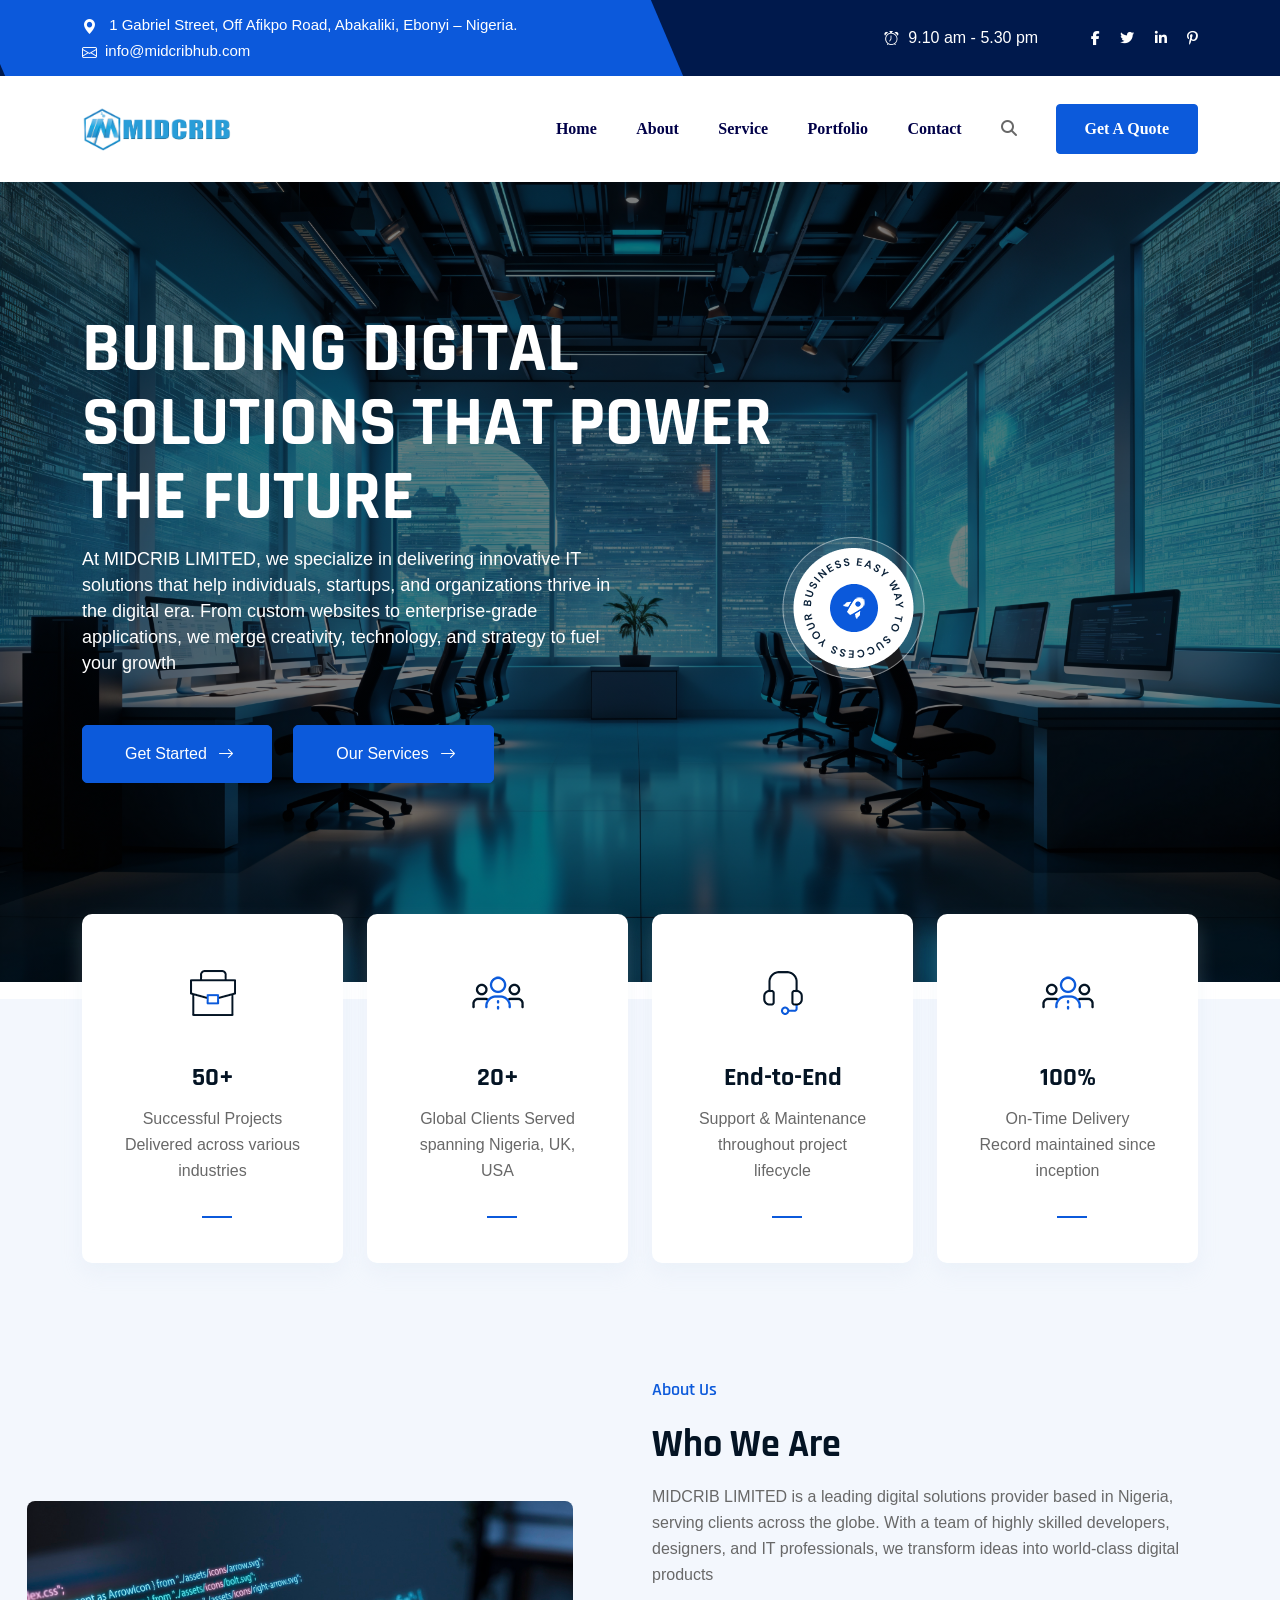
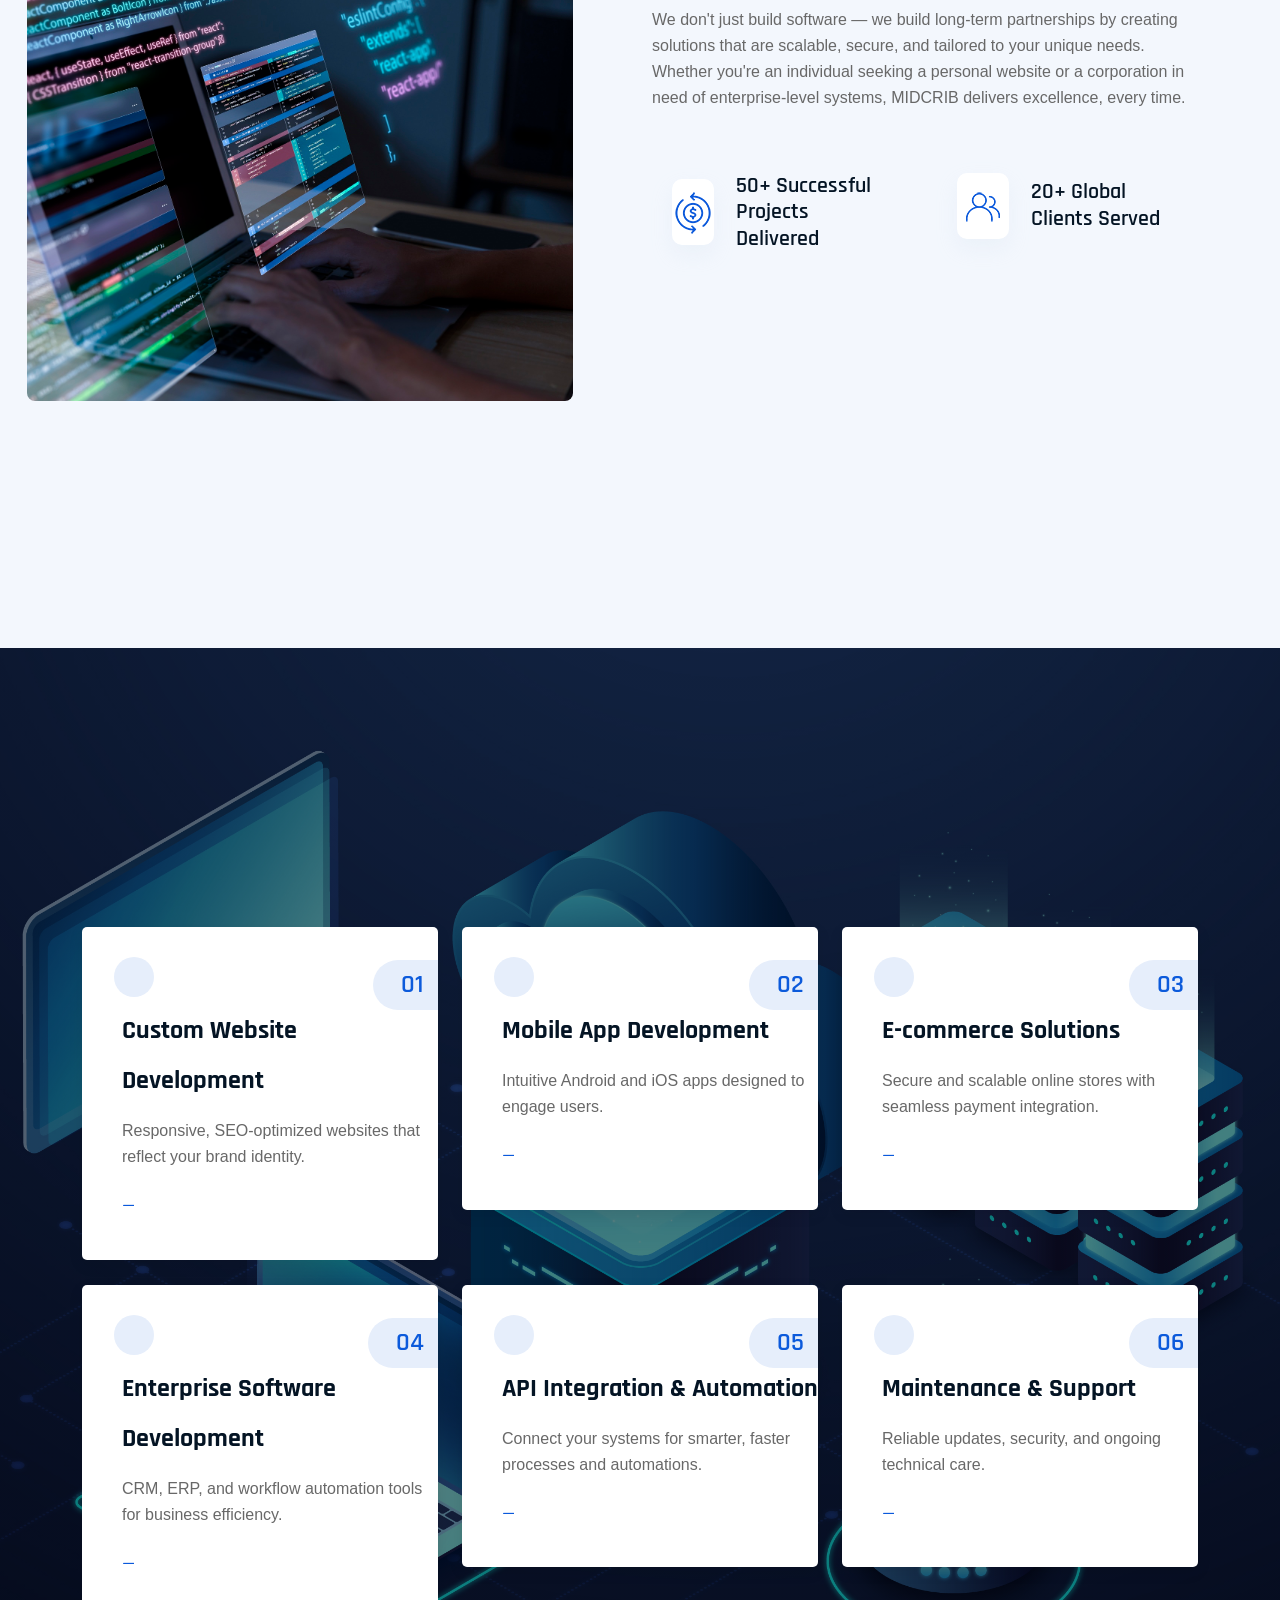
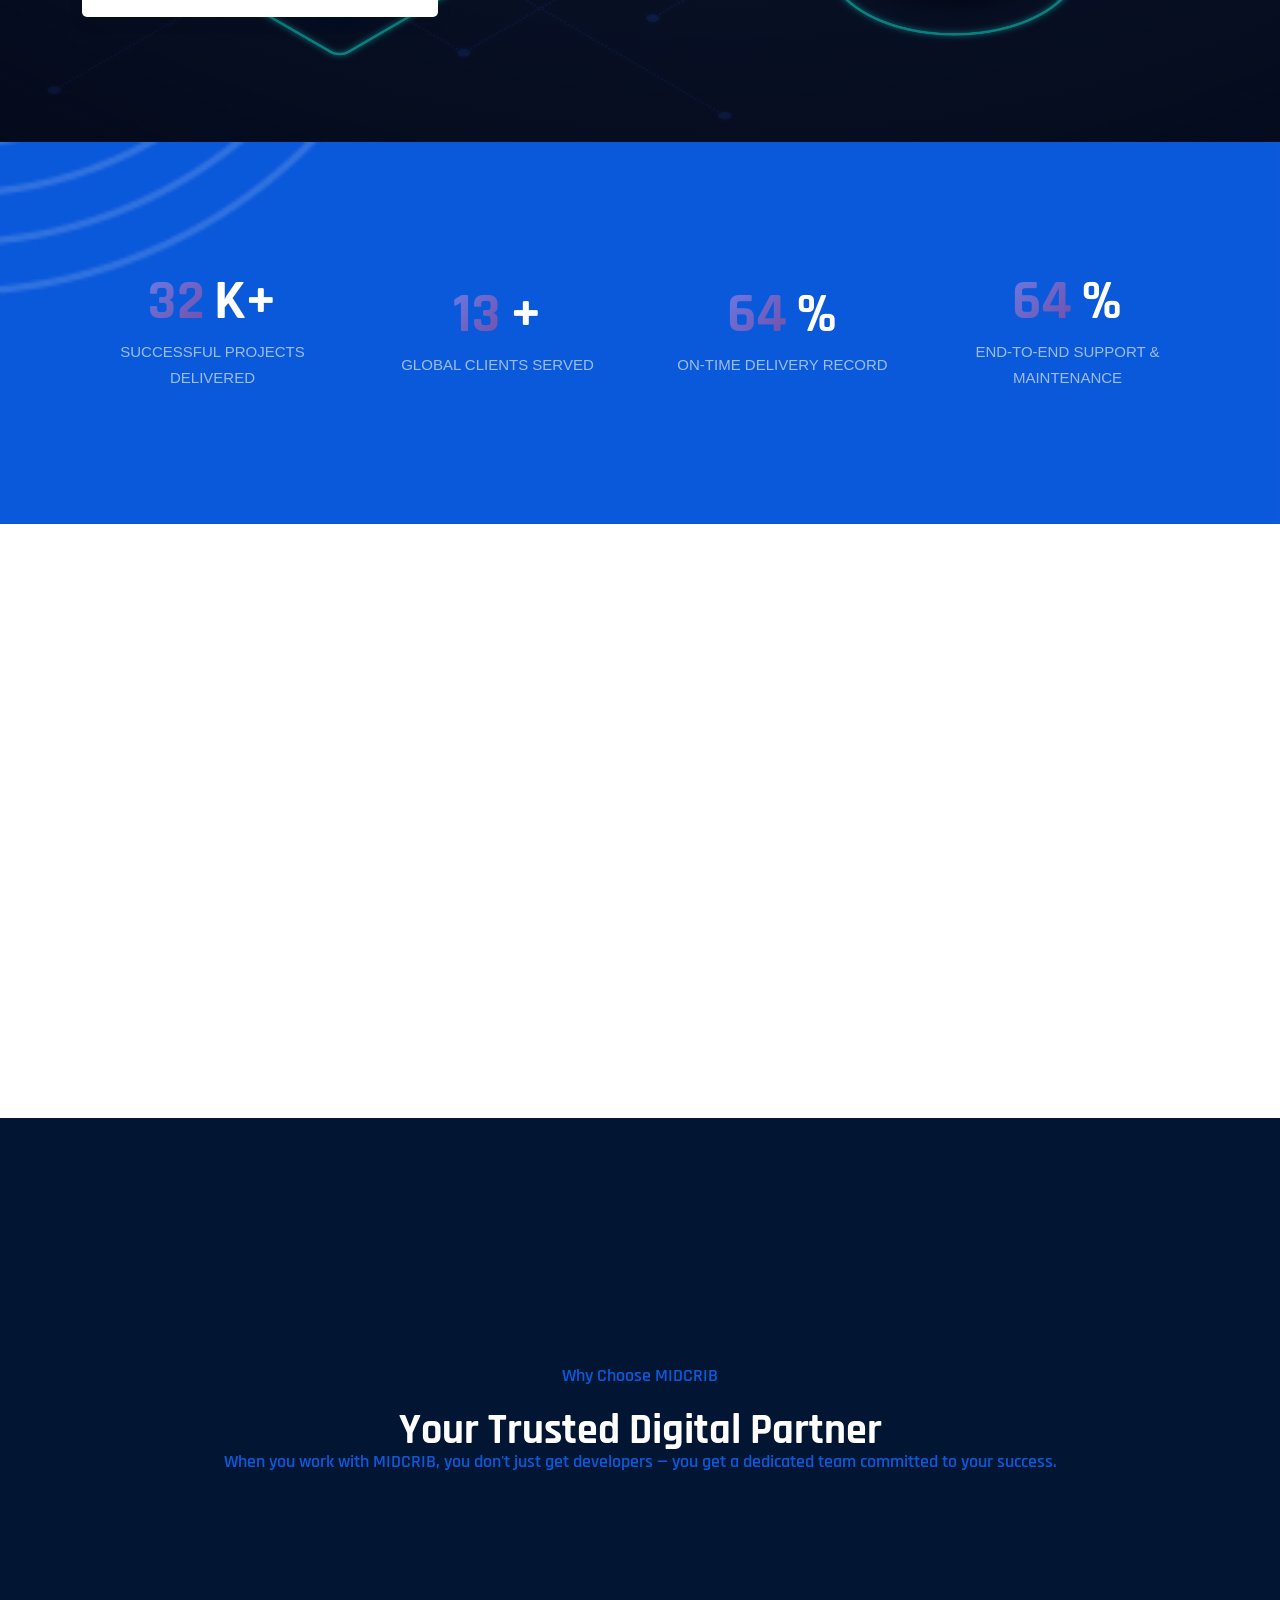
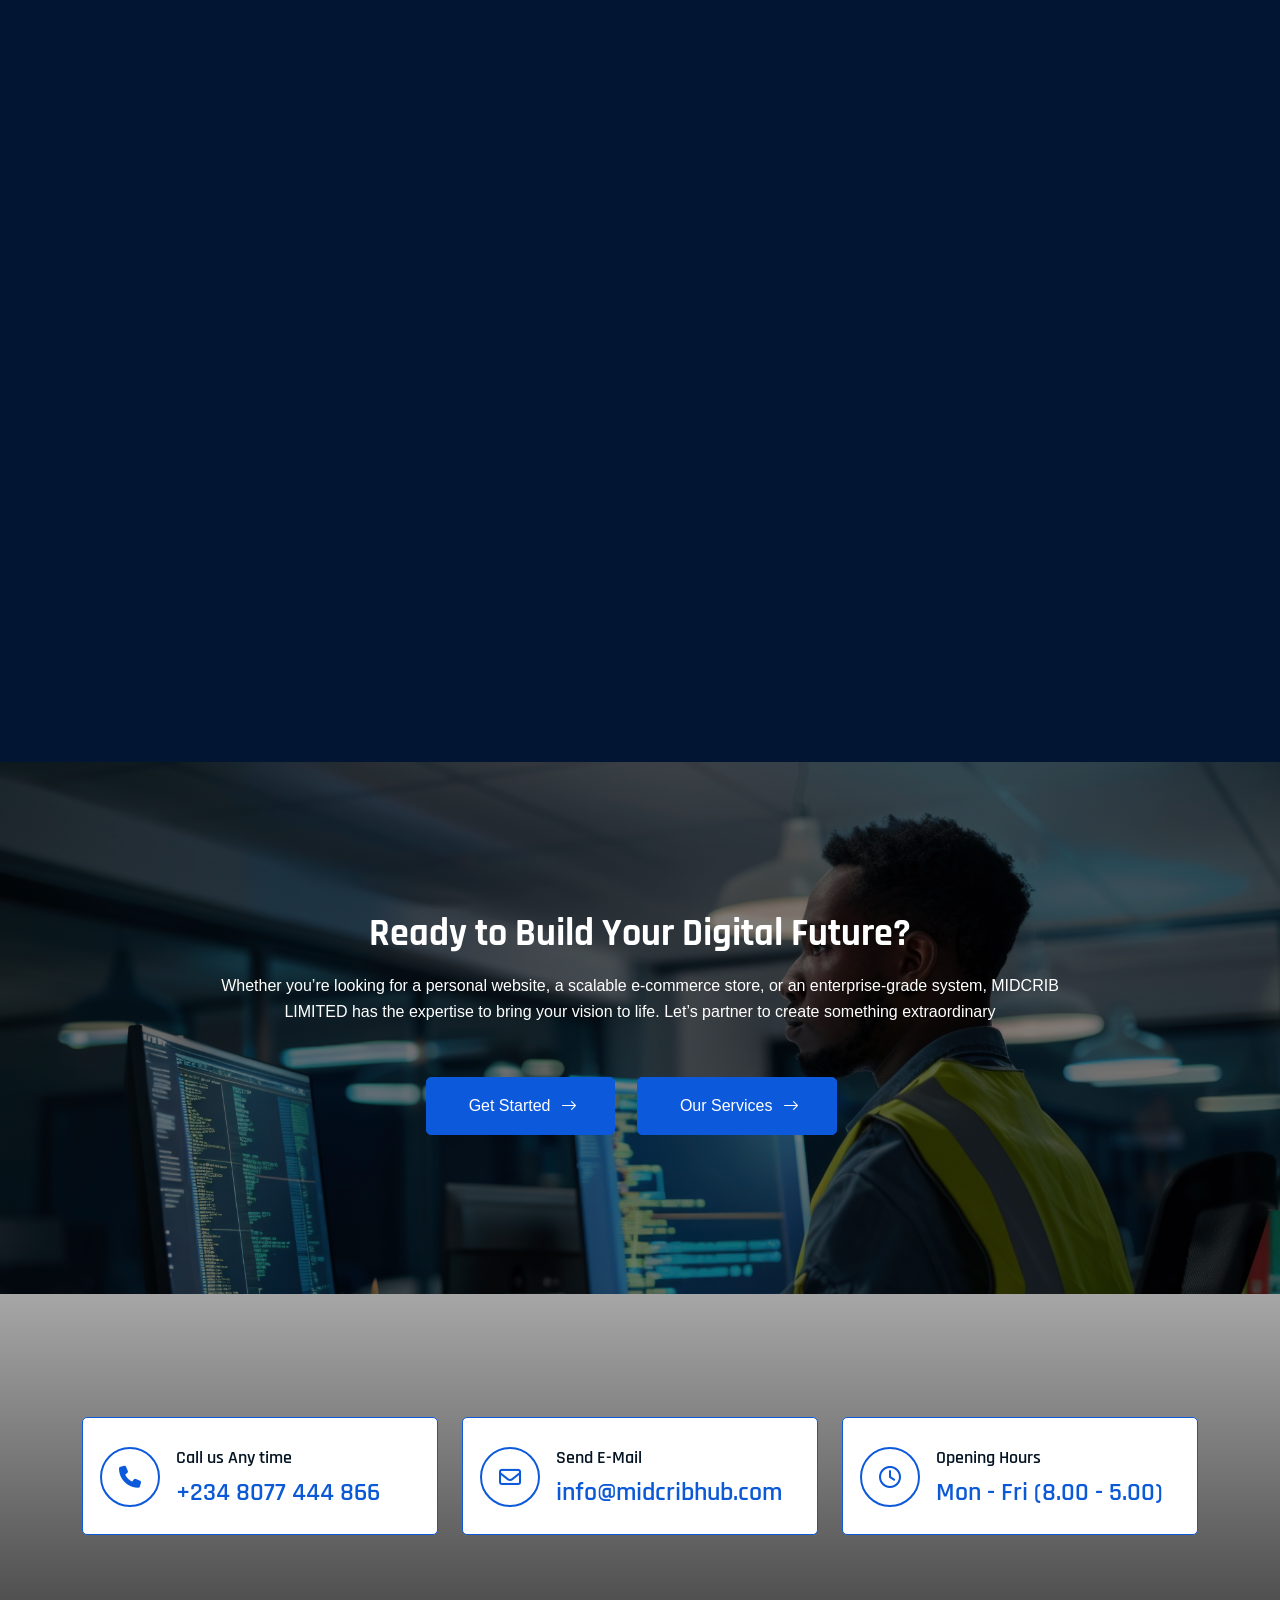
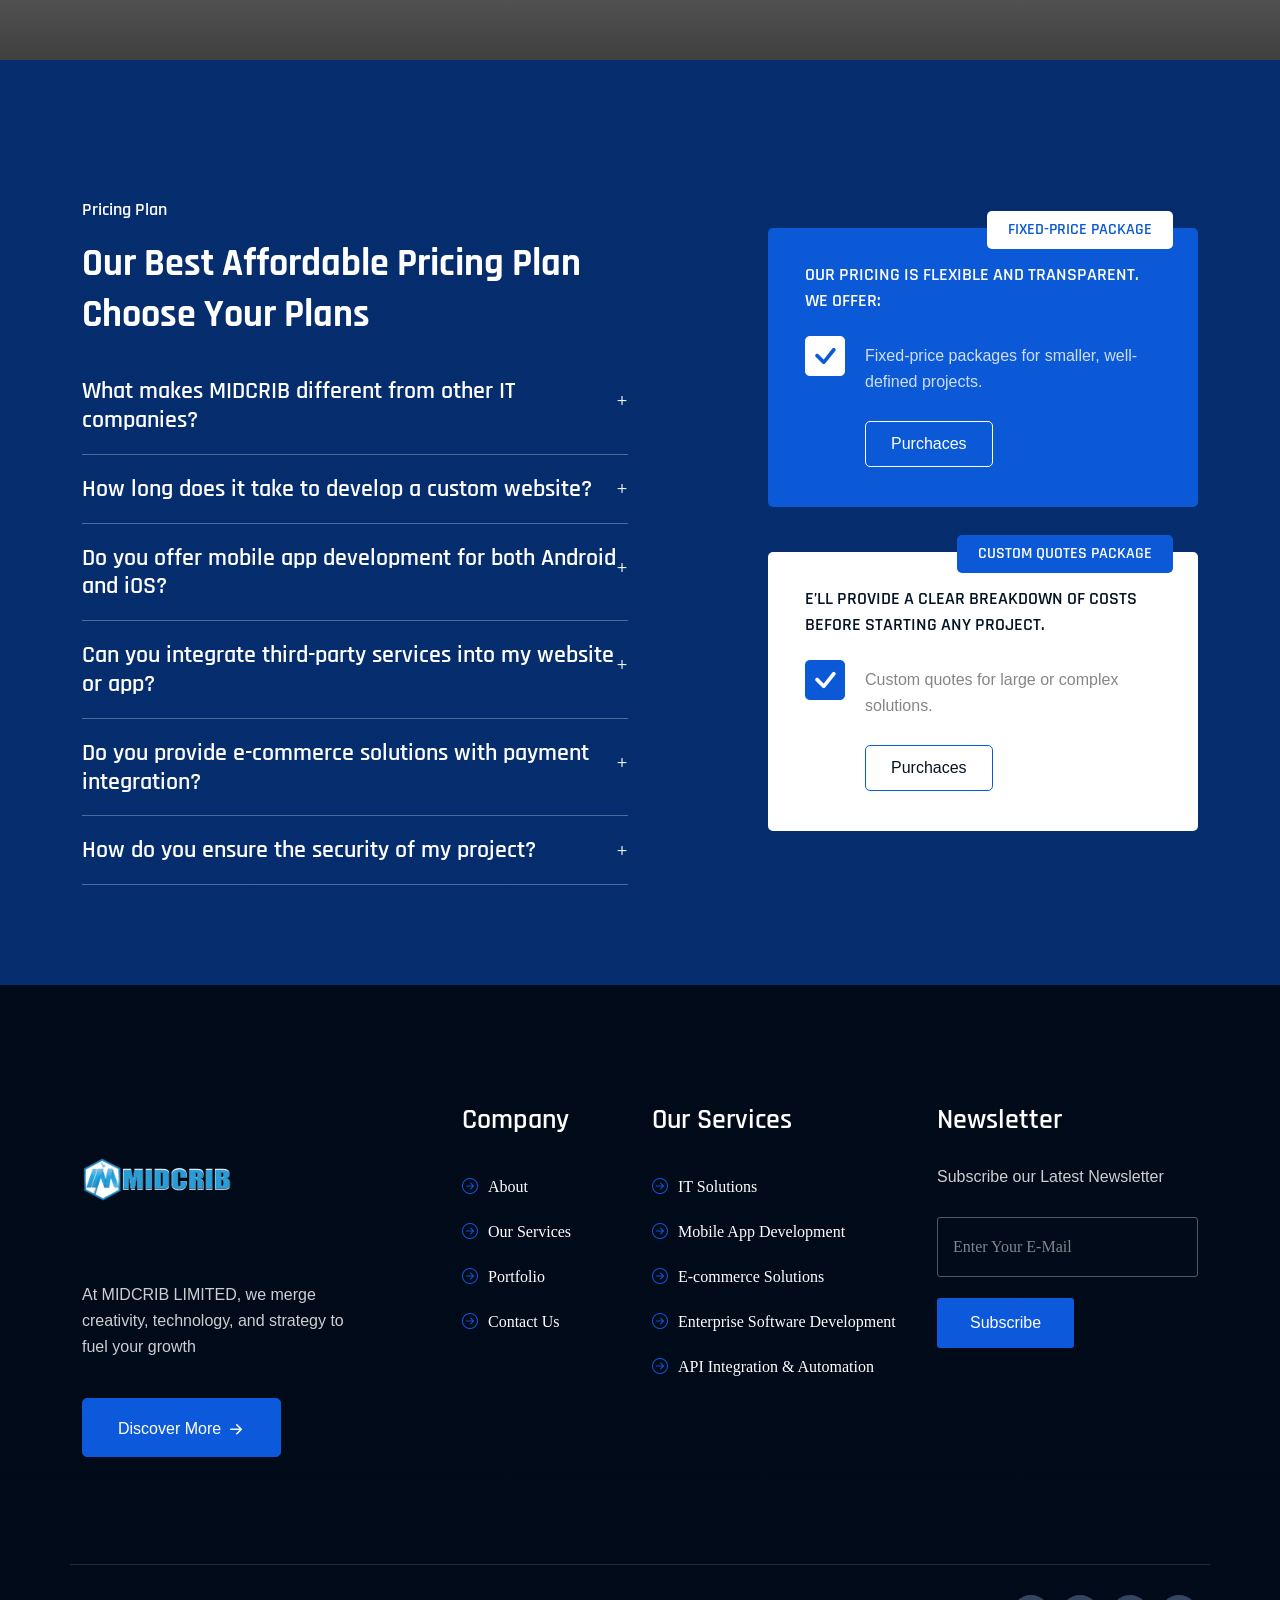
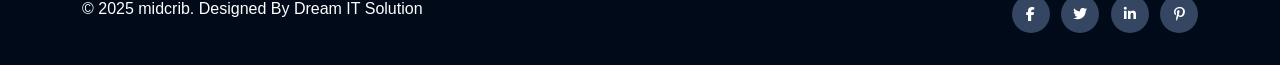
==== commit 794b2819: "contet update" ====
--- a/index.html
+++ b/index.html
@@ -207,7 +207,7 @@
                            	  
                            </ul>
 						</li>
-						<li class="menu-item-has-children"><a href="#">Service</a>
+						<li class="menu-item-has-children"><a href="service.html">Service</a>
                            <!-- <ul class="sub-menu">
                            	   <li><a href="service.html">Service</a></li>
                            	   <li><a href="service-details.html">Service Details</a></li>
@@ -267,7 +267,7 @@
 
                    </ul>
 				</li>
-				<li class="menu-item-has-children"><a href="#">Service</a>
+				<li class="menu-item-has-children"><a href="service.html">Service</a>
                   
 				</li>
 				<li class="menu-item-has-children"><a href="#">Portfolio</a>
--- a/assets/css/style.css
+++ b/assets/css/style.css
@@ -4468,7 +4468,7 @@
 }
 
 .style-three .single-contact-info-box {
-    background: url(../images/home-3/contact-info-box-bg.png);
+    background: url(../images/feature-box-shape.png);
     background-repeat: no-repeat;
     background-size: cover;
     background-position: center center;
--- a/assets/css/style.css
+++ b/assets/css/style.css
@@ -4468,7 +4468,7 @@
 }
 
 .style-three .single-contact-info-box {
-    background: url(../images/home-3/contact-info-box-bg.png);
+    background: url(../images/feature-box-shape.png);
     background-repeat: no-repeat;
     background-size: cover;
     background-position: center center;
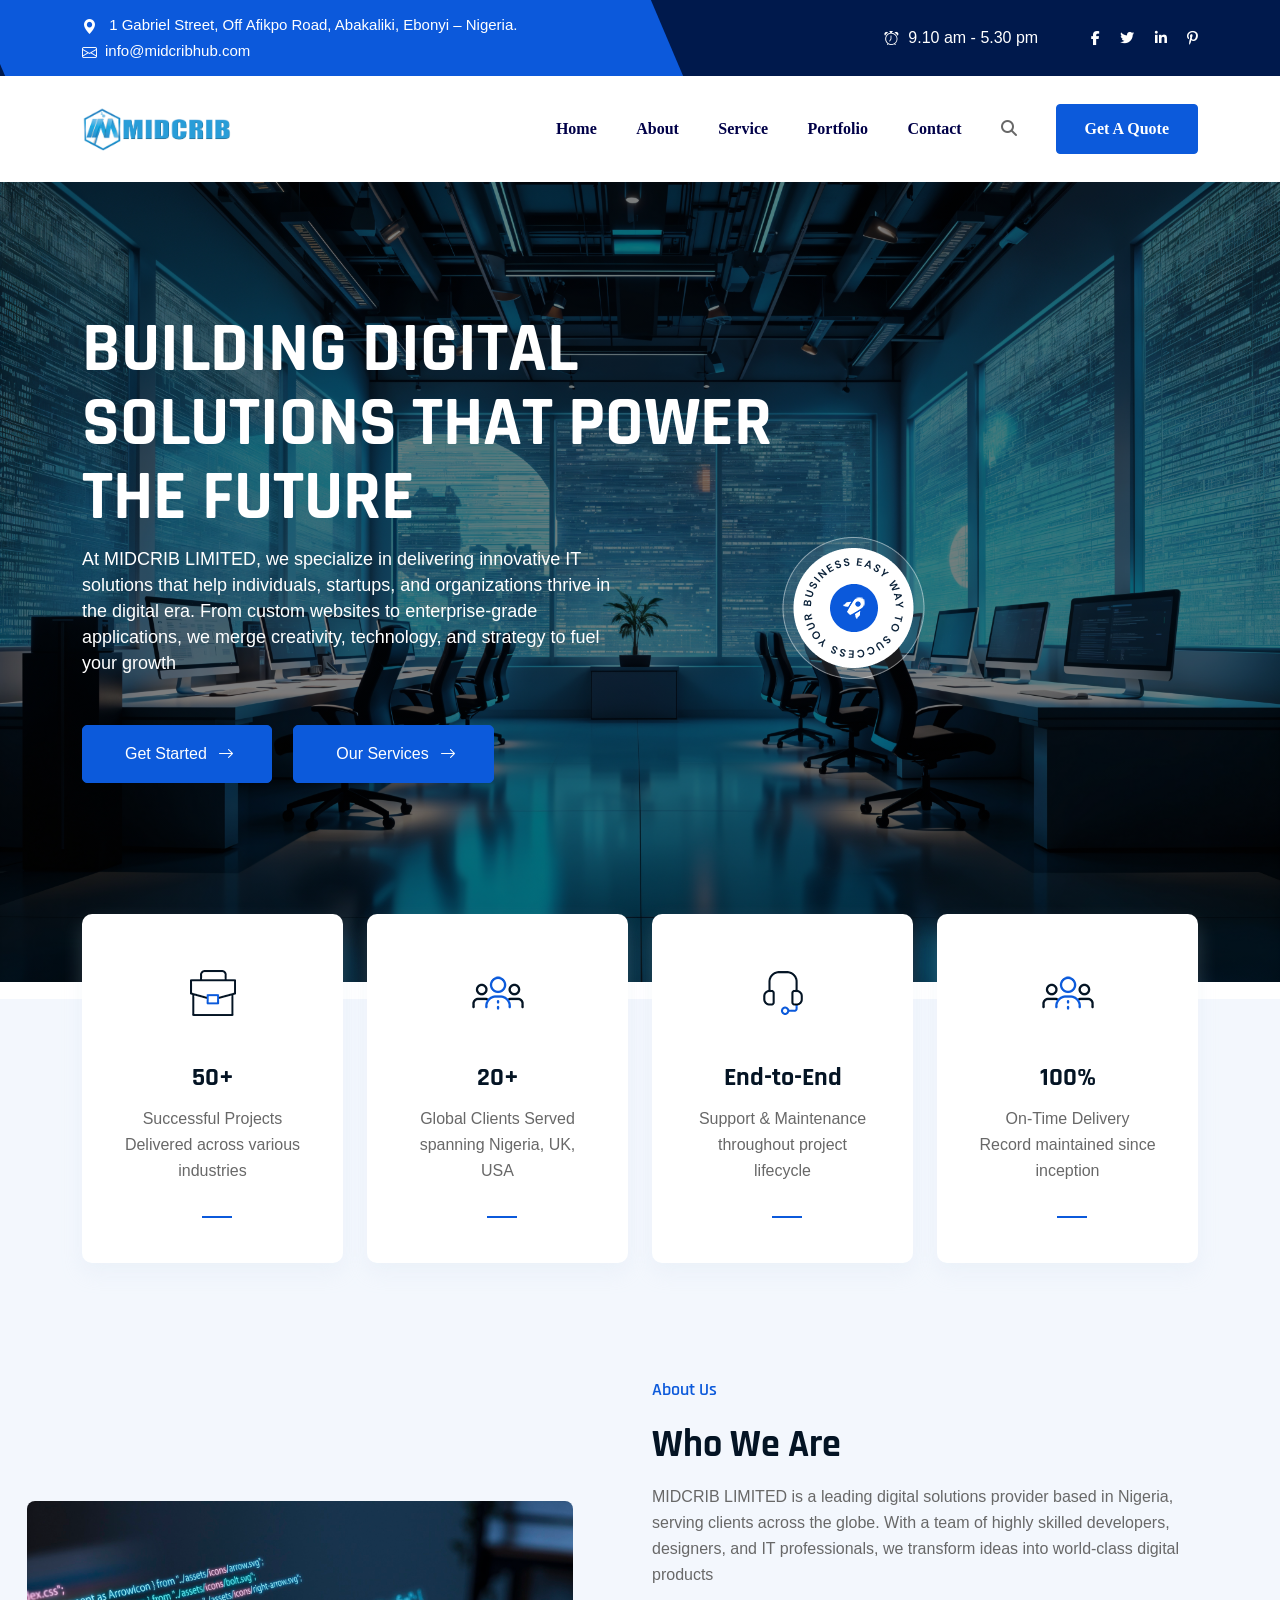
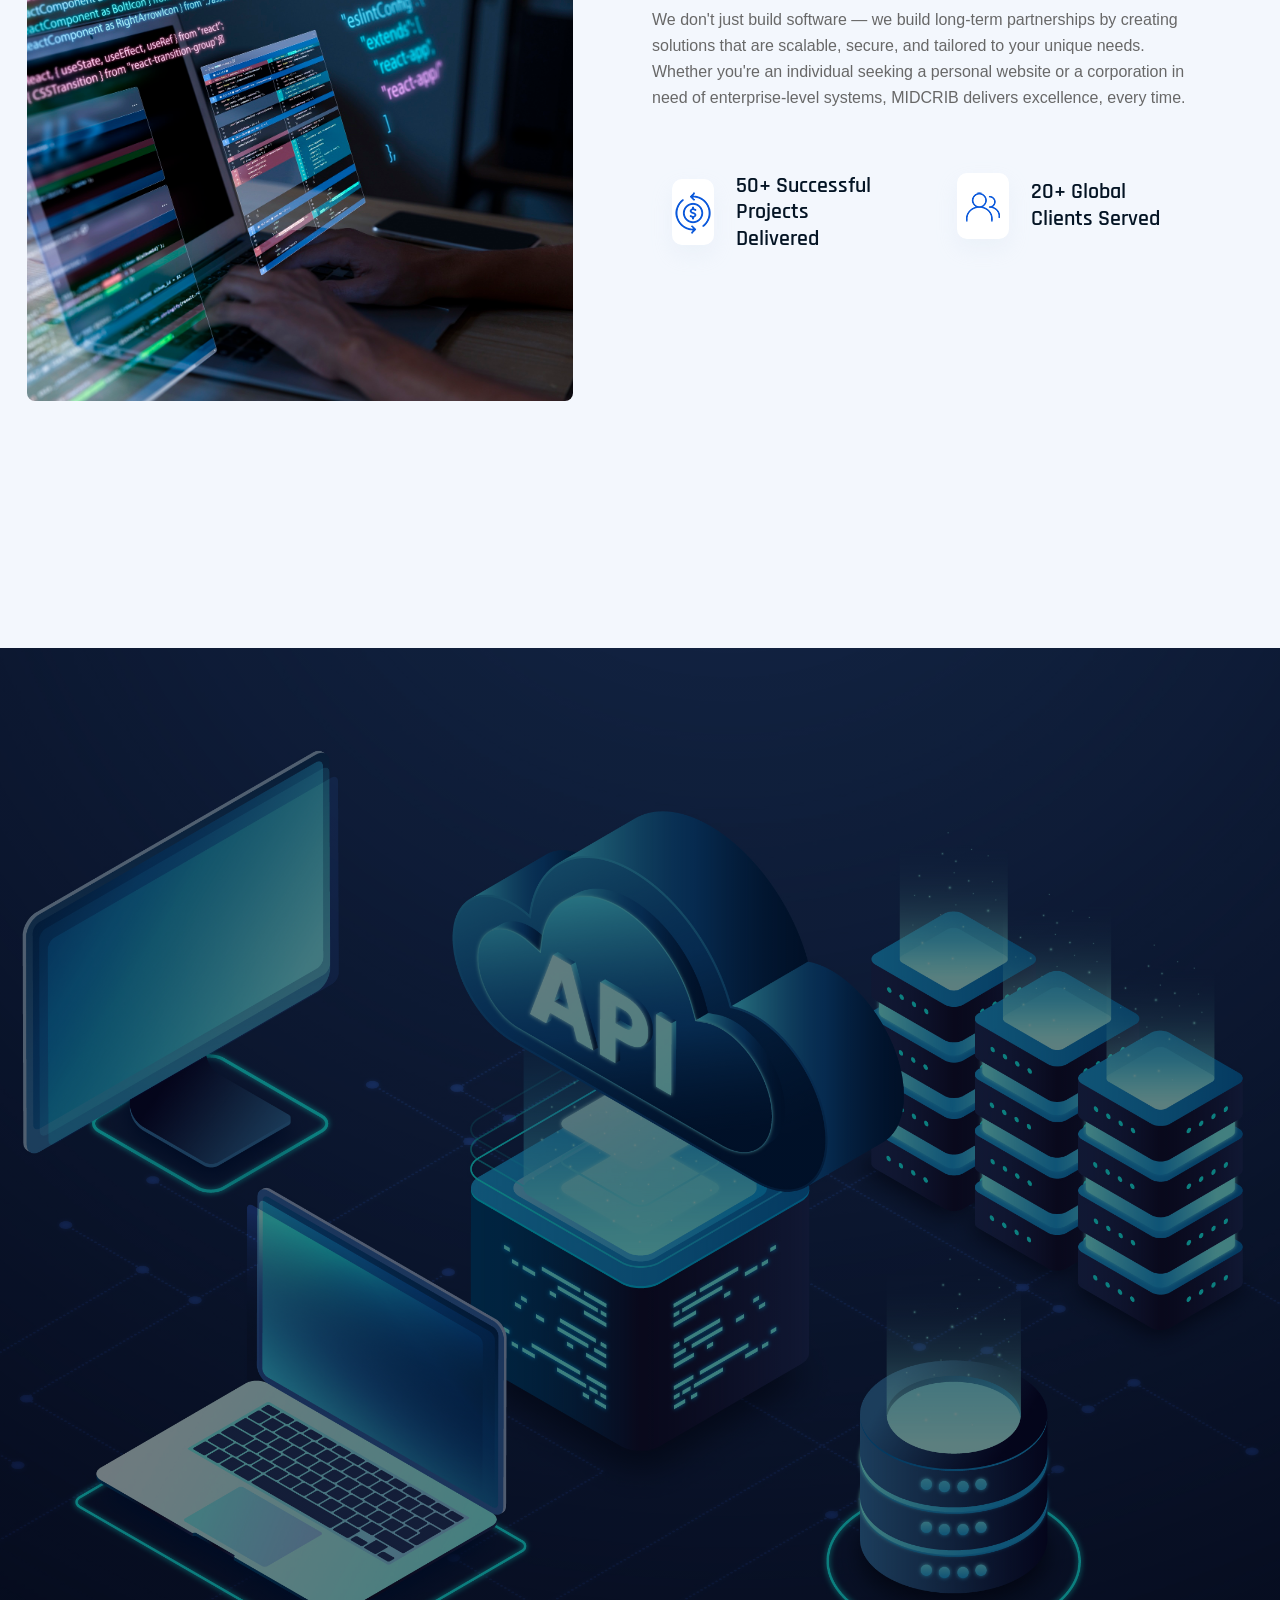
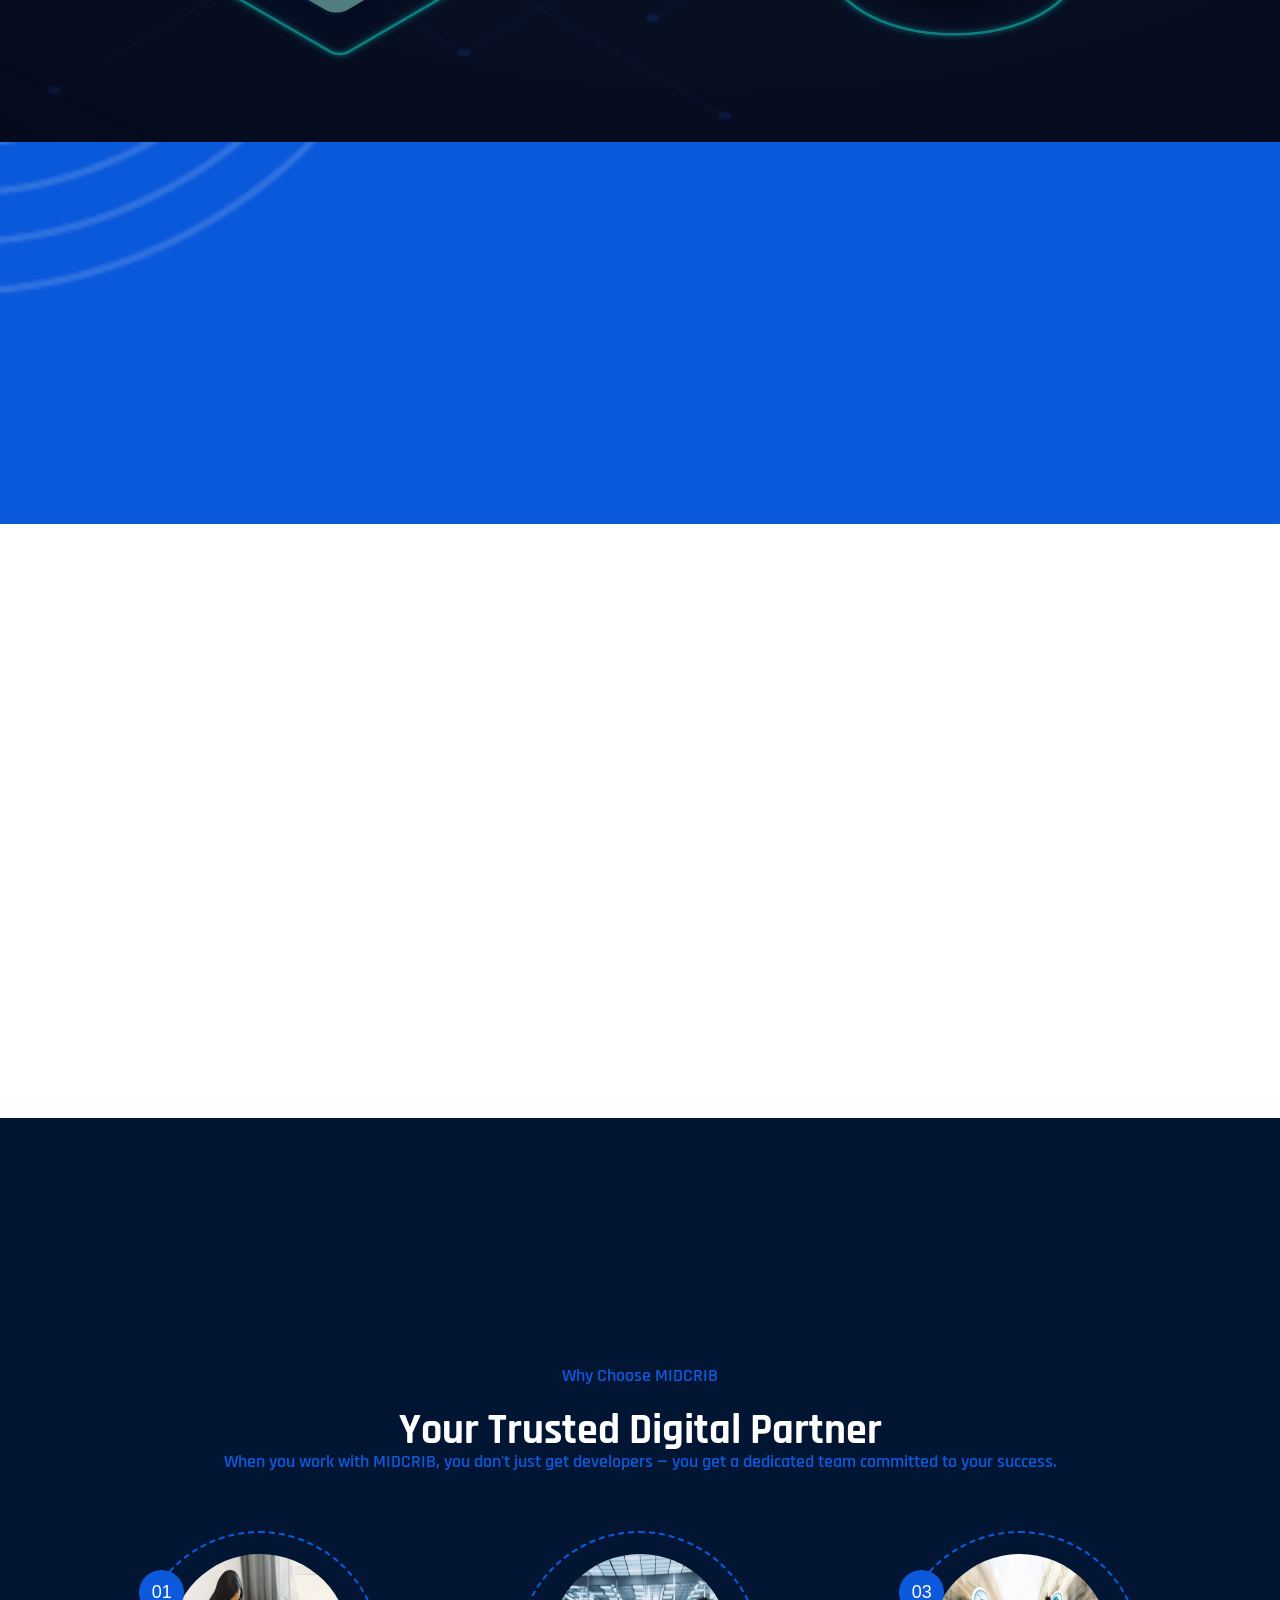
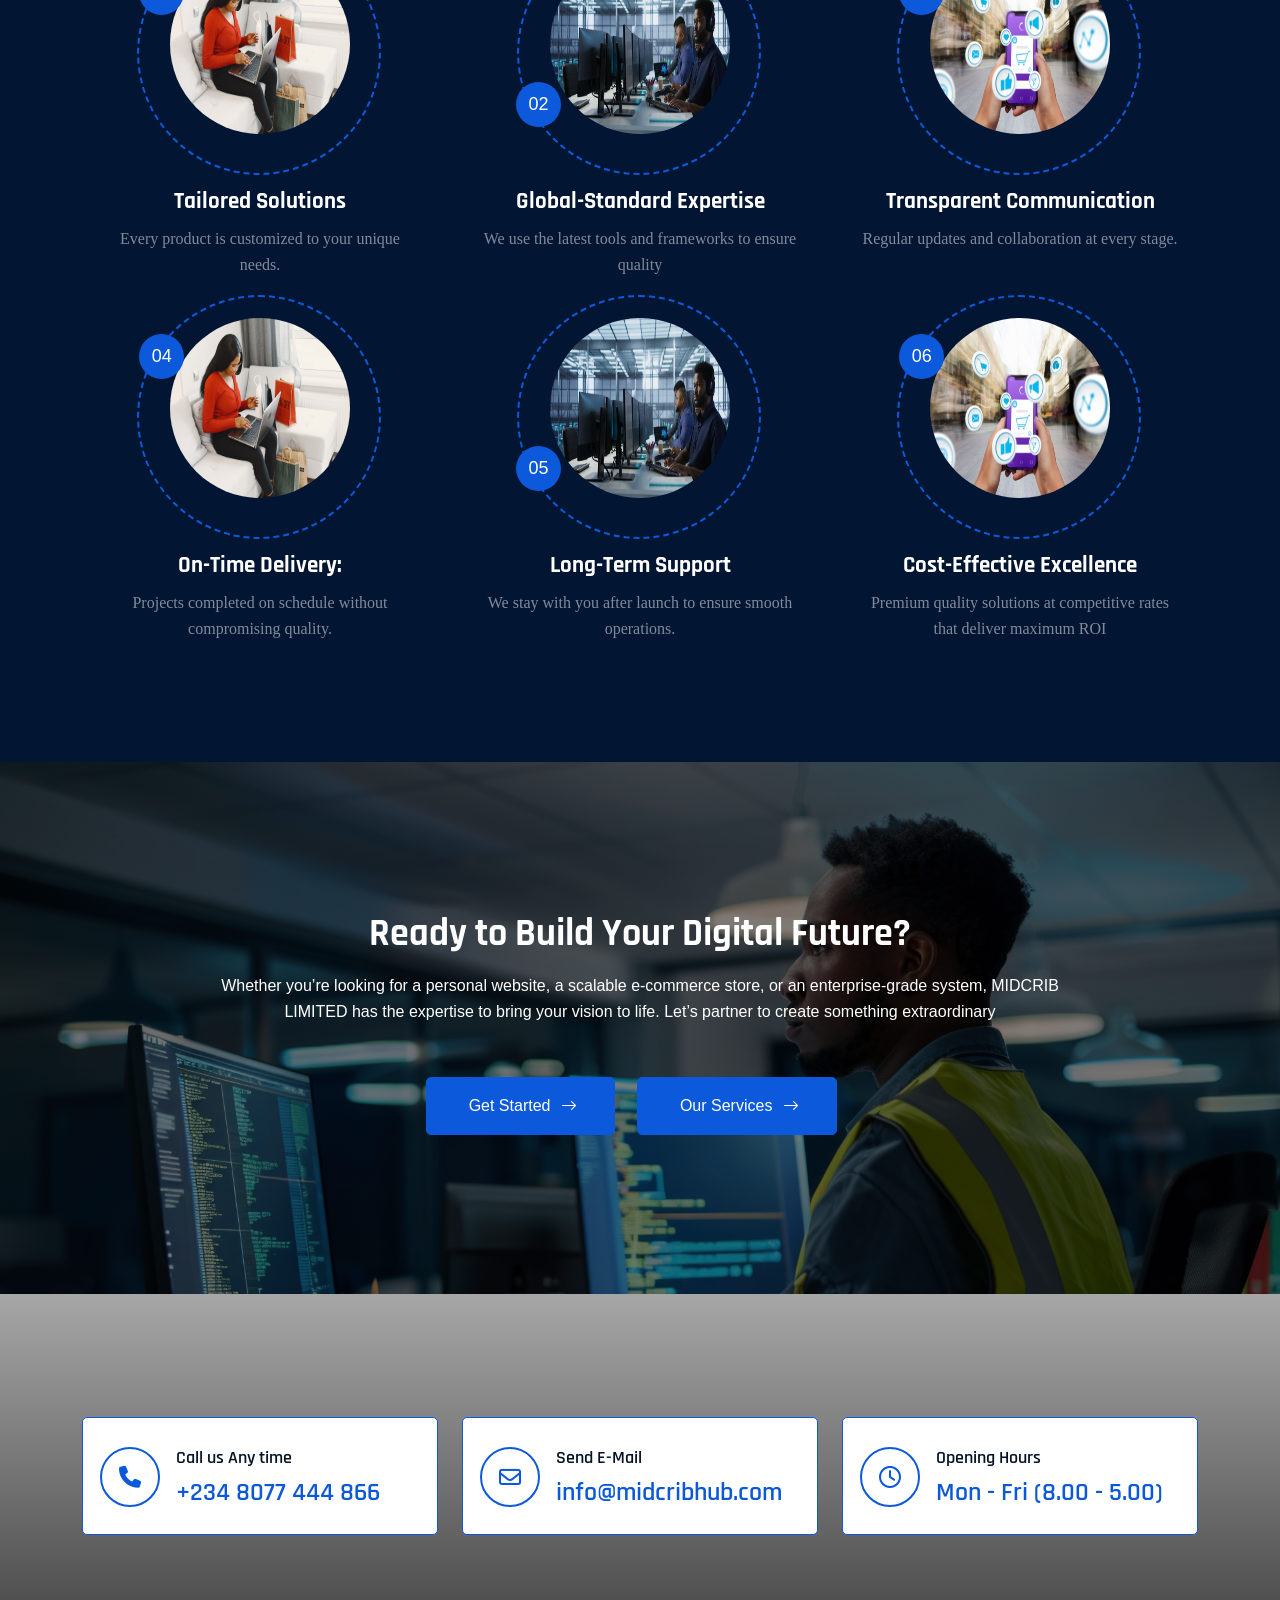
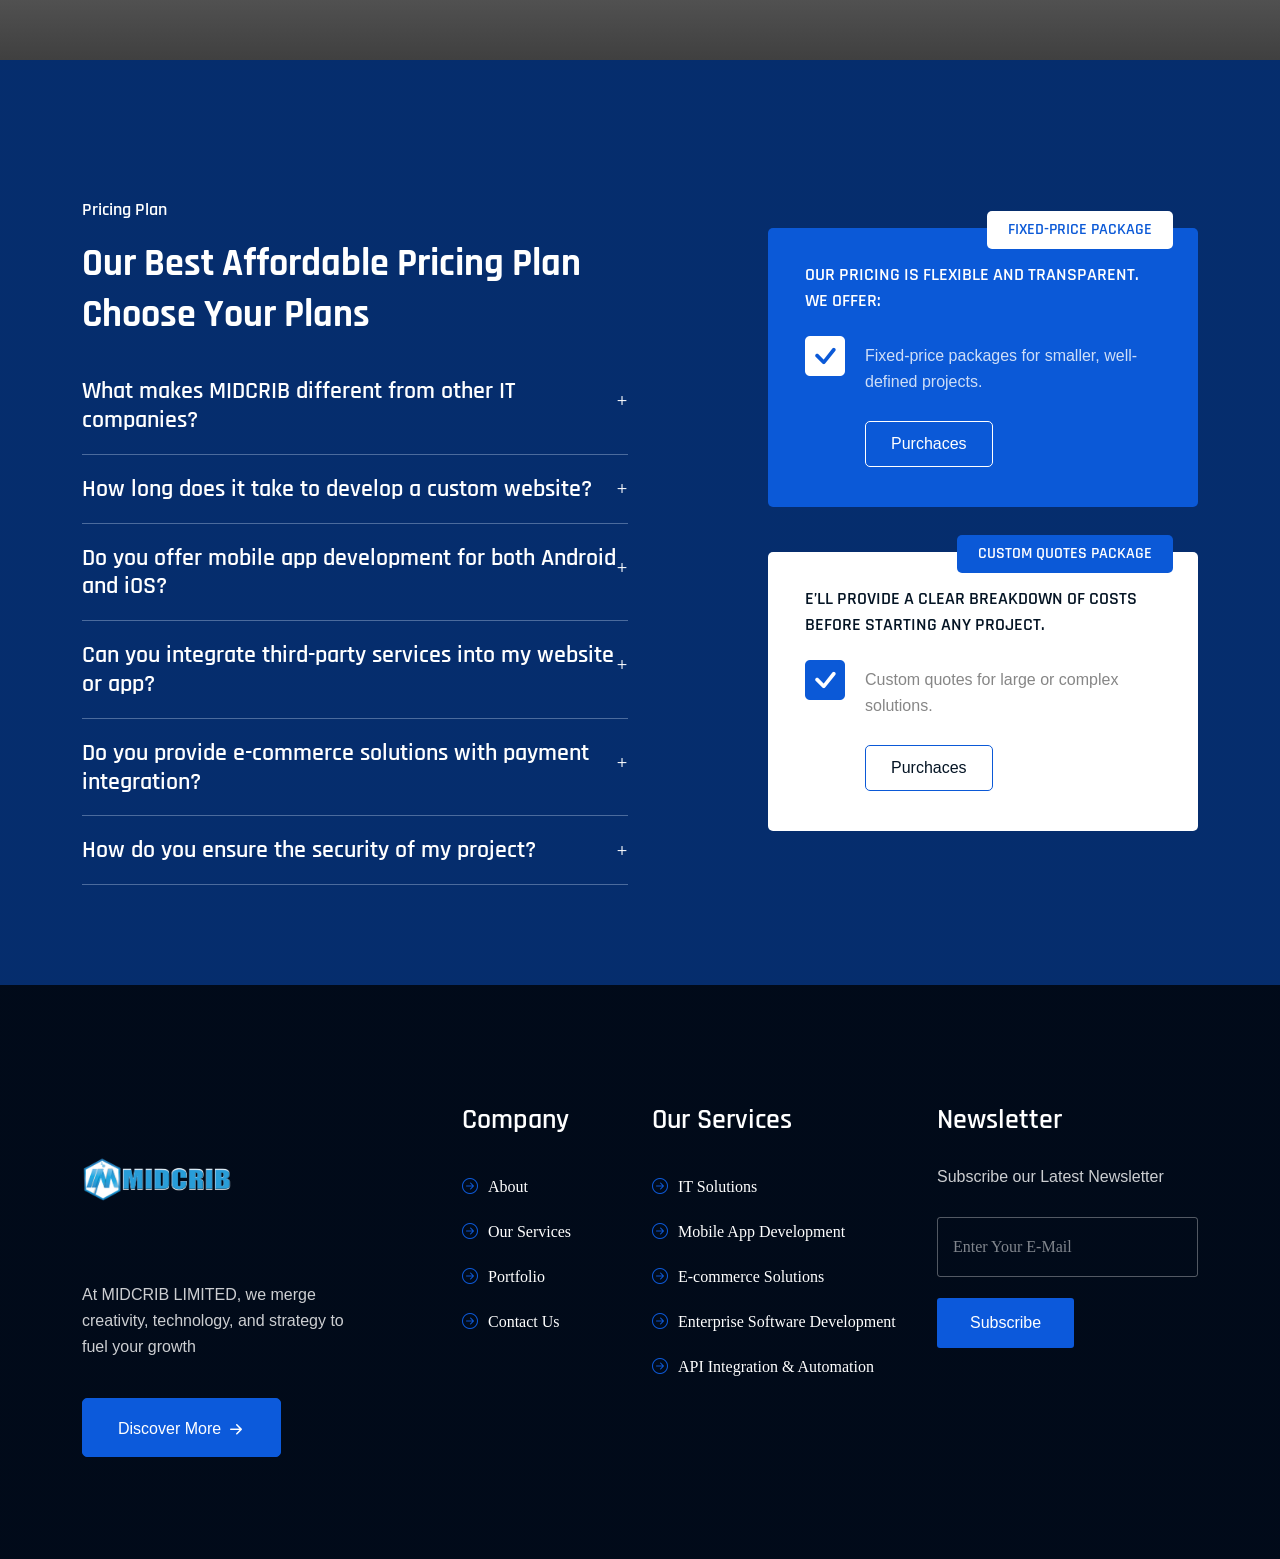
==== commit a16b5987: "content update" ====
--- a/index.html
+++ b/index.html
@@ -141,9 +141,7 @@
 	</div> -->
 
 
-<!--==================================================-->
-<!-- Start Toptech  Top Header Area Style One-->
-<!--==================================================-->
+
 <div class="top-header-area">
 	<div class="container">
 		<div class="row align-items-center">
@@ -173,11 +171,7 @@
 		</div>
 	</div>
 </div>
-<!--==================================================-->
-<!-- End Toptech Top Header Area Style One-->
-
-<!-- Start Toptech Header Area Style One-->
-<!--==================================================-->
+
 <div class="header-area style-two" id="sticky-header" >
 	<div class="container">
 		<div class="row align-items-center">
@@ -190,15 +184,7 @@
 				<div class="header-menu">
 					<ul>
 						<li class="menu-item-has-children"><a href="#">Home</a>
-                           <!-- <ul class="sub-menu">
-                           	    <li><a href="index.html">Home 1</a></li>
-                           	    <li><a href="index-2.html">Home 2</a></li>
-                           	  	<li><a href="index-3.html">Home 3</a></li>
-								<li><a href="index-4.html">Home 4</a></li>
-								<li><a href="https://html.ditsolution.net/toptech2/">Home 5 (New)</a></li>
-								<li><a href="https://html.ditsolution.net/toptech2/index-2.html">Home 6 (New)</a></li>
-                           </ul> -->
-						</li>
+                          						</li>
 						<li class="menu-item-has-children"><a href="#">About</a>
                            <ul class="sub-menu">
                            	   <li><a href="about.html">About Us </a></li>
@@ -208,33 +194,12 @@
                            </ul>
 						</li>
 						<li class="menu-item-has-children"><a href="service.html">Service</a>
-                           <!-- <ul class="sub-menu">
-                           	   <li><a href="service.html">Service</a></li>
-                           	   <li><a href="service-details.html">Service Details</a></li>
-                           </ul> -->
+                          
 						</li>
 						<li class="menu-item-has-children"><a href="#">Portfolio</i></a>
-                           <!-- <ul class="sub-menu">
-                           	   <li><a href="choose-us.html">Why Choose Us</a></li>
-                           	   <li><a href="mission.html">Mission Visson </a></li>
-                           	   <li><a href="team.html">Our Team</a></li>
-                           	   <li><a href="team-details.html">Team Details </a></li>
-                           	   <li><a href="project.html">Our Project</a></li>
-                           	   <li><a href="project-details.html">Project Details </a></li>
-                           	   <li><a href="location.html">Our Location </a></li>
-                           	   <li><a href="pricing.html">Our Pricing</a></li>
-                           	   <li><a href="careers.html">Careers </a></li>
-                           	   <li><a href="faqs.html">Faqs</a></li>
-                           </ul> -->
+                           
 						</li>
-					    <!-- <li class="menu-item-has-children"><a href="#">Blog<i class="fas fa-chevron-down"></i></a> -->
-                           <!-- <ul class="sub-menu">
-                           	   <li><a href="blog-grid.html">Blog Grid</a></li>
-                           	   <li><a href="blog-list.html">Blog List</a></li>
-                           	   <li><a href="blog-2column.html">Blog 2column</a></li>
-                           	   <li><a href="blog-details.html">Blog Details </a></li>
-                           </ul> -->
-						<!-- </li> -->
+					   
 						<li><a href="contact.html">Contact</a></li>
 					</ul>
 					<div class="header-search-icon search-box-outer">
@@ -248,11 +213,7 @@
 		</div>
 	</div>
 </div>
-<!--==================================================-->
-<!-- End Toptech Header Area Style One-->
-
-<!-- Start Main Menu Area -->
-<!--==================================================-->
+
 <div class="mobile-menu-area sticky d-sm-block d-md-block d-lg-none ">
 	<div class="mobile-menu">
 		<nav class="header-menu">
@@ -279,11 +240,7 @@
 		</nav>
 	</div>
 </div>
-<!--==================================================-->
-<!-- End Main Menu Area -->
-
-<!-- Start Toptech Hero Area Style One-->
-<!--==================================================-->
+
 <div class="hero-area style-two d-flex align-items-center">
     <div class="container">
         <div class="row align-items-center">
@@ -314,11 +271,7 @@
         </div>
     </div>
 </div>
-<!--==================================================-->
-<!-- End Toptech Hero Area Style One-->
-
-<!-- Start Toptech Feature Area Style Two-->
-<!--==================================================-->
+
 <div class="feature-area style-two">
     <div class="container">
         <div class="row add-marging">
@@ -376,11 +329,7 @@
         </div>
     </div>
 </div>
-<!--==================================================-->
-<!-- End Toptech Feature Area Style Two-->
-
-<!-- Start Toptech About Area Style two-->
-<!--==================================================-->
+
 <div class="about-area style-two">
     <div class="container">
         <div class="row align-items-center">
@@ -456,11 +405,7 @@
         </div>
     </div>
 </div>
-<!--==================================================-->
-<!-- End Toptech About Area Style One-->
-
-<!-- Start Toptech Service Area Style Two-->
-<!--==================================================-->
+
 <div class="service-area style-two" >
     <div class="container">
         <div class="row">
@@ -572,8 +517,7 @@
     </div>
 </div>
 
-<!-- Start Toptech Counter Area Home two-->
-<!--==================================================-->
+
 <div class="counter-area style-two" style="color: black;">
     <div class="container">
         <div class="row align-items-center">
@@ -620,8 +564,7 @@
     </div>
 </div>
 
-<!-- Start Toptech Portfolio Area  Style Two-->
-<!--==================================================-->
+
 <div class="portfolio-area style-two">
 	<div class="container">
 		<div class="row">
@@ -699,11 +642,7 @@
 		</div>
 	</div>
 </div>
-<!--==================================================-->
-<!-- End Toptech Portfolio Area  Style Two-->
-
-<!-- Start Toptech Working Process Area  Style Two-->
-<!--==================================================-->
+
 <div class="working-proces-area style-two">
 	<div class="container">
 		<div class="row">
@@ -812,24 +751,7 @@
 		</div>
 	</div>
 </div>
-<!--==================================================-->
-<!-- End Toptech Working Process Area  Style Two-->
-<!--==================================================-->
-
-
-
-<!--==================================================-->
-<!-- Start Toptech Testimonial Area Style One-->
-<!--==================================================-->
-
-<!--==================================================-->
-<!-- End Toptech Testimonial Area Style One-->
-<!--==================================================-->
-
-
-<!--==================================================-->
-<!-- Start Toptech Video Area Style Two-->
-<!--==================================================-->
+
 <div class="video-area style-two">
 	<div class="container">
 		<div class="row fade-in-up delay-1">
@@ -852,11 +774,7 @@
 		</div>
 	</div>
 </div>
-<!--==================================================-->
-<!-- End Toptech Video Area Style Two-->
-
-<!-- Start Toptech contact info Area Style Two-->
-<!--==================================================-->
+
 <div class="contact-info-area style-two">
 	<div class="container">
 		<div class="row">
@@ -896,11 +814,7 @@
 		</div>
 	</div>
 </div>
-<!--==================================================-->
-<!-- End Toptech contact info Area Style Two-->
-
-<!-- Start Toptech Pricing Area Style Two-->
-<!--==================================================-->
+
 <div class="pricing-area style-two">
 	<div class="container">
 		<div class="row align-items-center fade-in-up ">
@@ -1105,8 +1019,7 @@
 </div>
 
 
-<!-- Start Toptech Footer Area Style One-->
-<!--==================================================-->
+
 <div class="footer-area style-one">
 	<div class="container">
 		<div class="row">
@@ -1191,17 +1104,11 @@
 		</div>
 	</div>
 </div>
-<!--==================================================-->
-<!-- End Toptech Footer Area Style One-->
-<!--==================================================-->
-
-
-
-
-
-<!--==================================================-->
-<!-- Start Toptech Search-->
-<!--==================================================-->
+
+
+
+
+
 <div class="search-popup">
 	<button class="close-search style-two"><span class="flaticon-multiply"><i class="far fa-times-circle"></i></span></button>
 	<button class="close-search"><i class="bi bi-arrow-up"></i></button>
@@ -1212,24 +1119,13 @@
 		</div>
 	</form>
 </div>
-<!--==================================================-->
-<!-- End Toptech Search-->
-<!--==================================================-->
-
-
-
-
-<!--==================================================-->
-<!-- Start Toptech Scroll Up-->
-<!--==================================================-->
+
 <div class="prgoress_indicator active-progress">
         <svg class="progress-circle svg-content" width="100%" height="100%" viewBox="-1 -1 102 102">
           <path d="M50,1 a49,49 0 0,1 0,98 a49,49 0 0,1 0,-98" style="transition: stroke-dashoffset 10ms linear 0s; stroke-dasharray: 307.919, 307.919; stroke-dashoffset: 212.78;"></path>
         </svg>
  </div>
-<!--==================================================-->
-<!-- End Toptech Scroll Up-->
-<!--==================================================-->
+
  <script>
         document.addEventListener('DOMContentLoaded', function() {
             const filterButtons = document.querySelectorAll('.menu-filtering li');
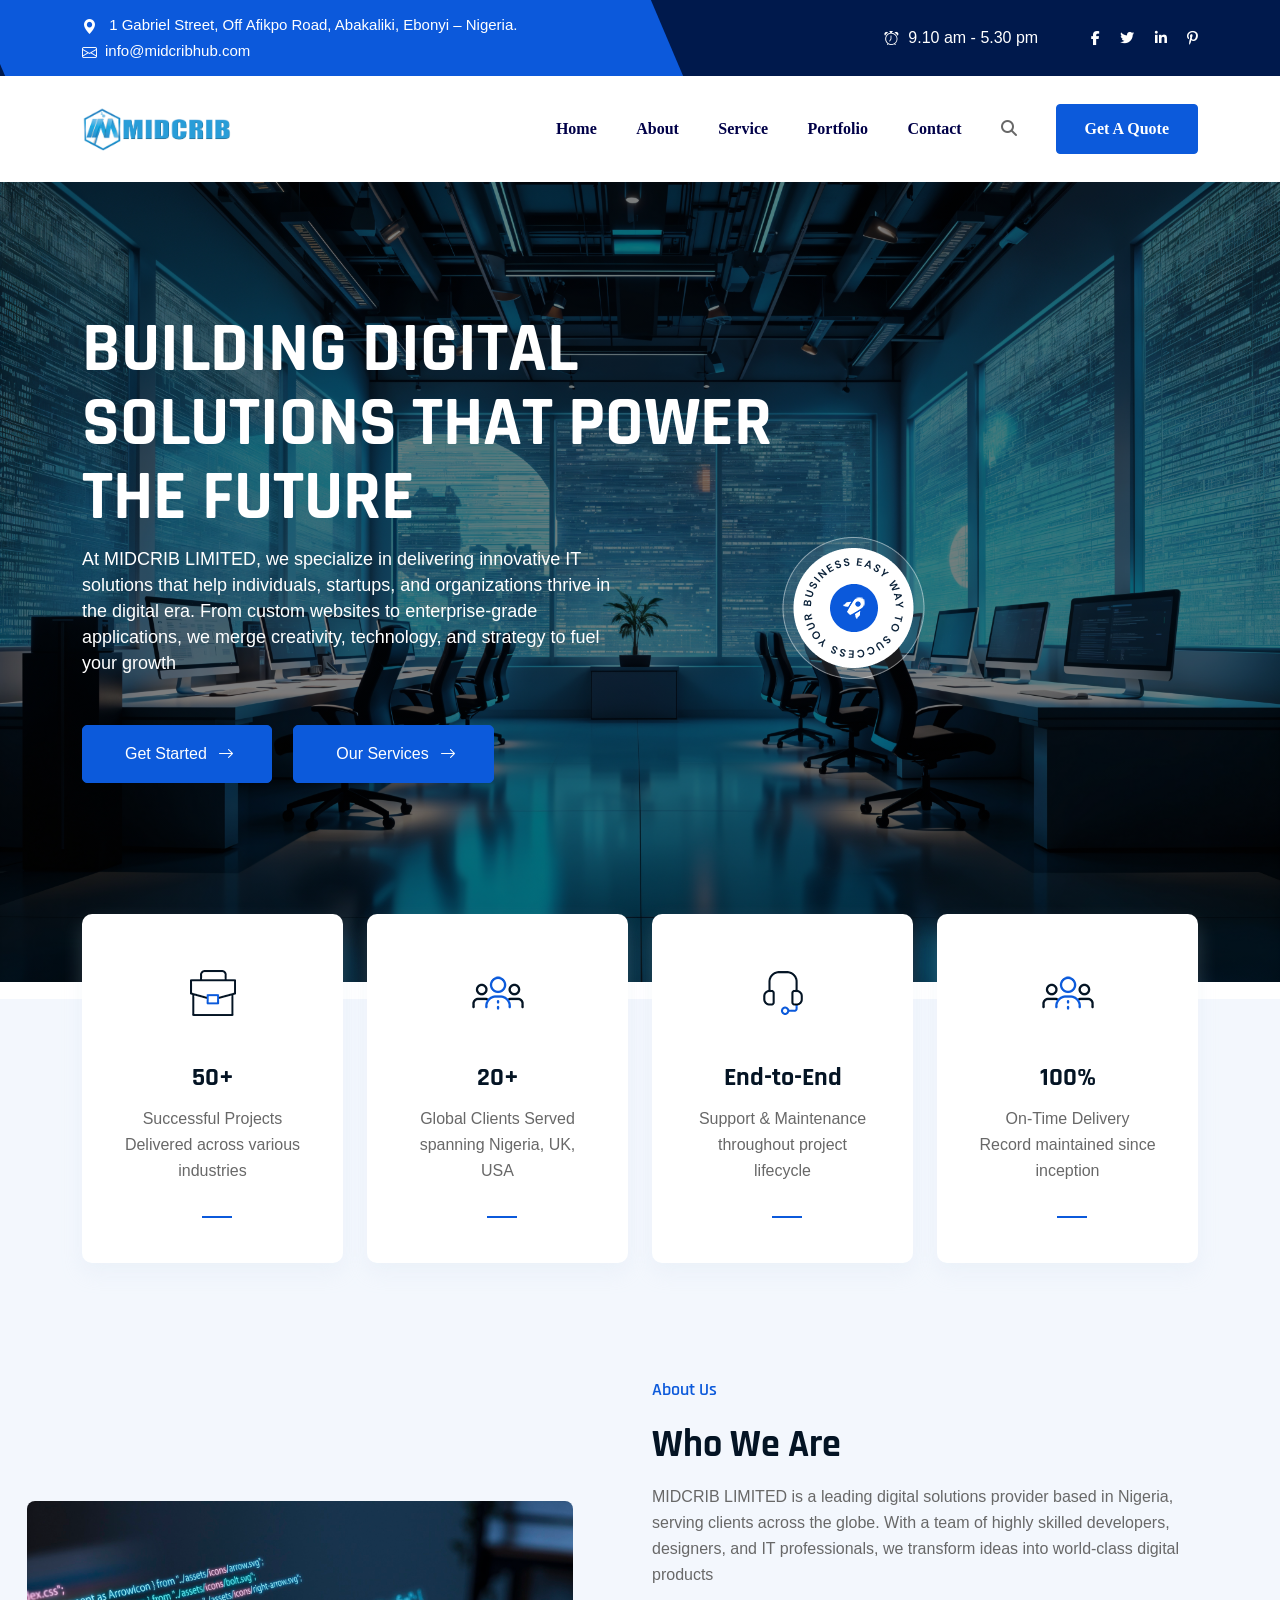
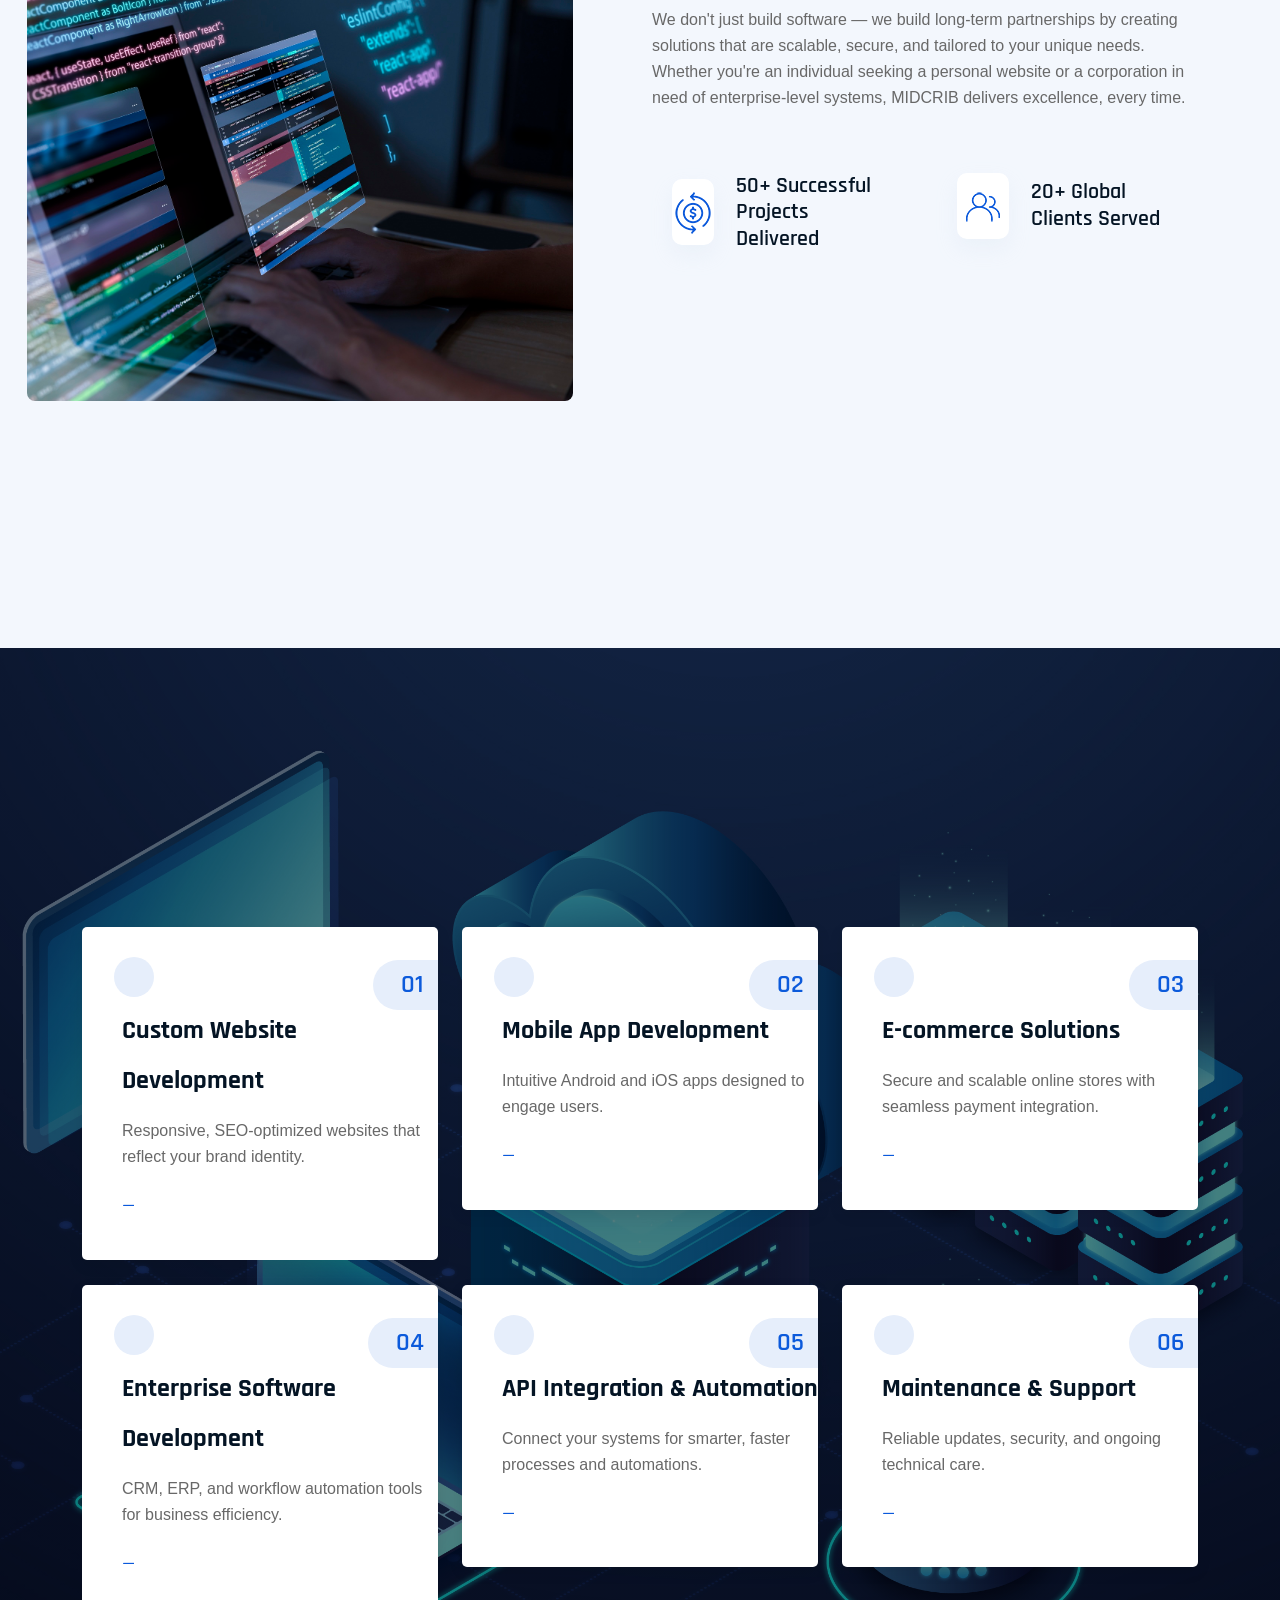
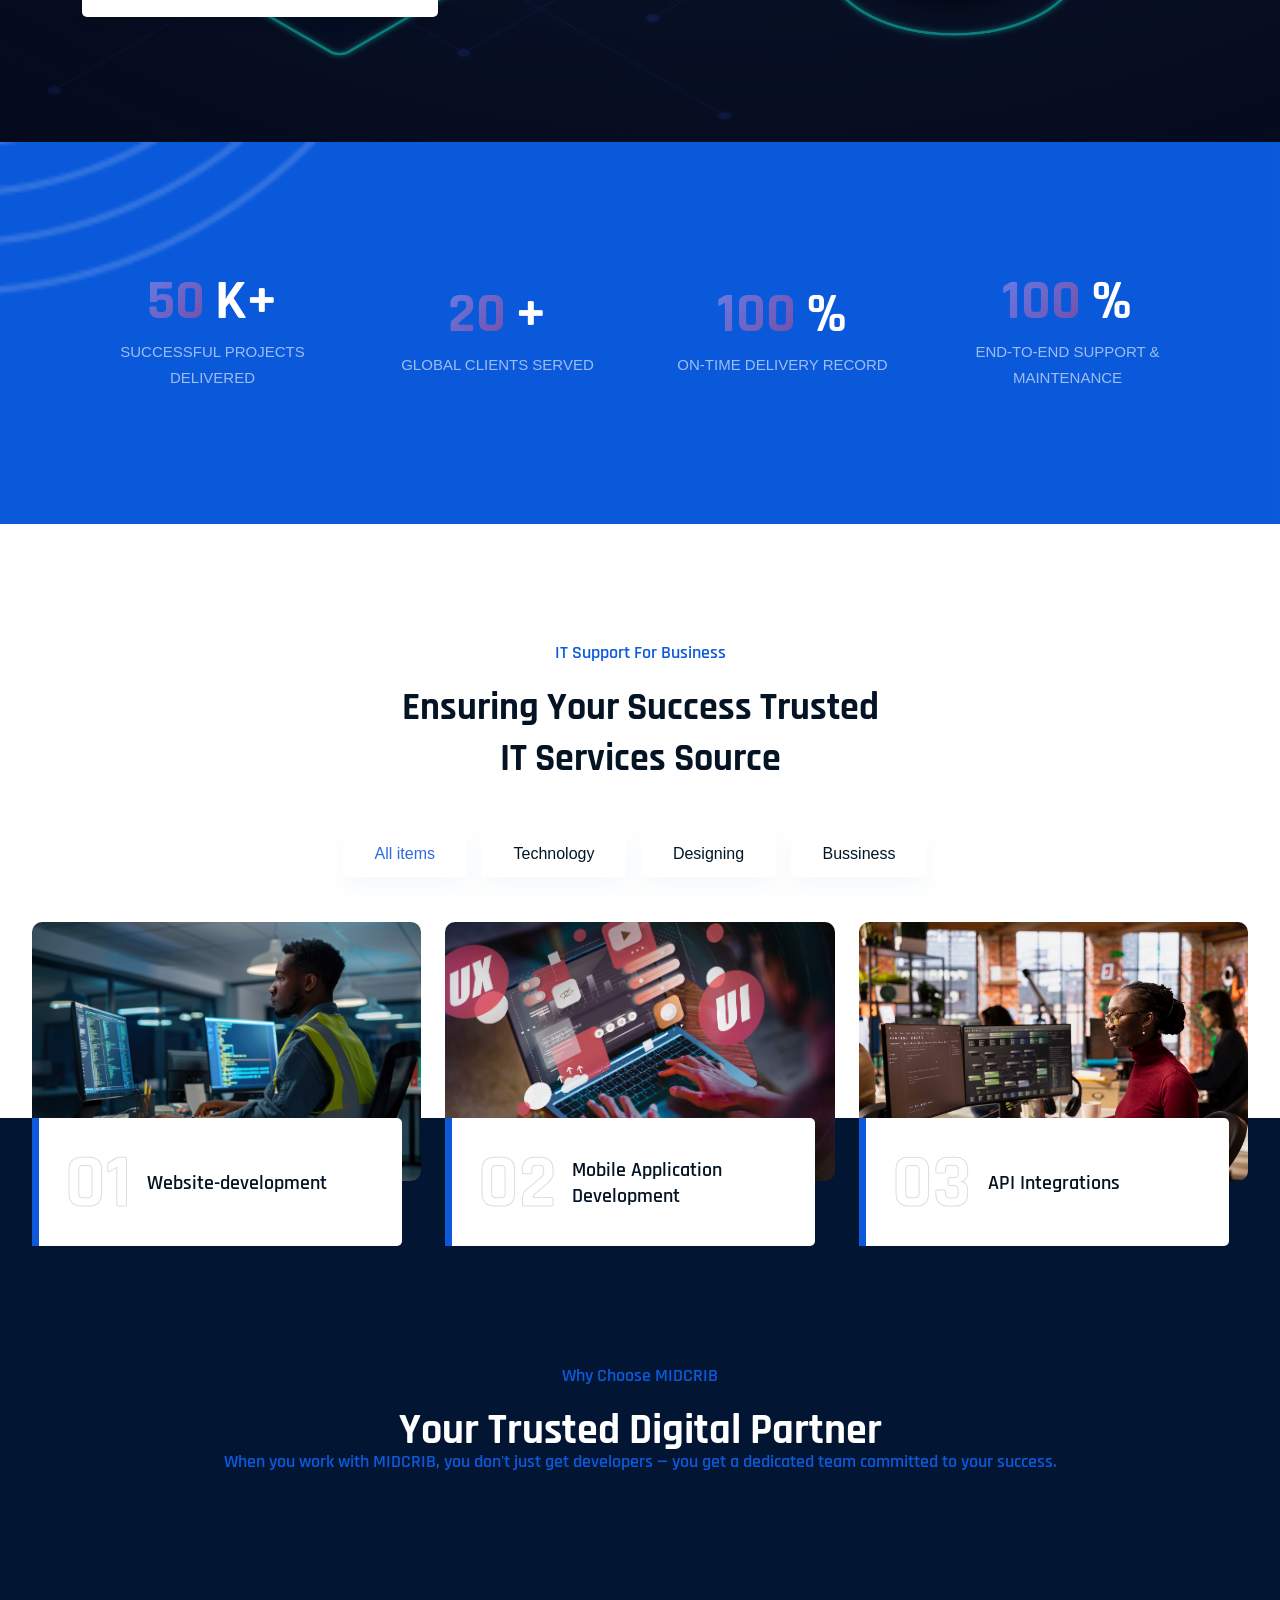
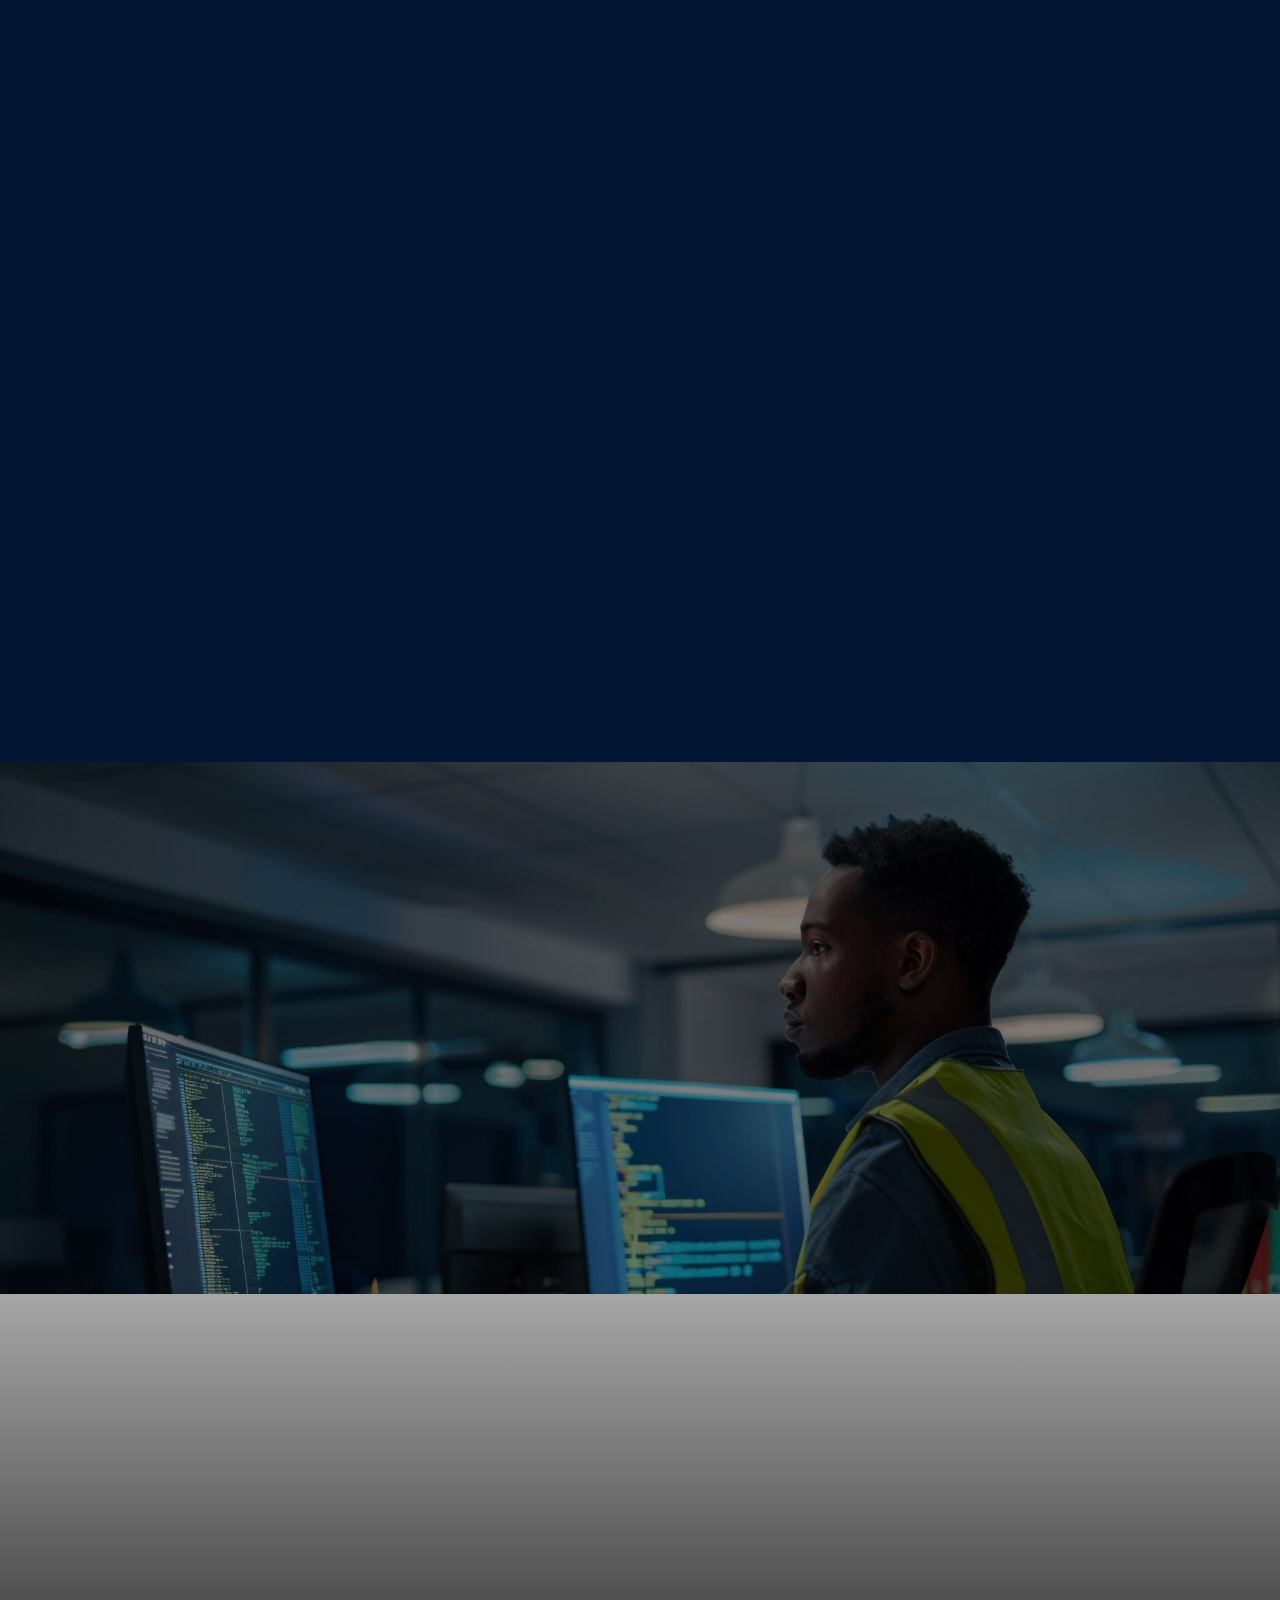
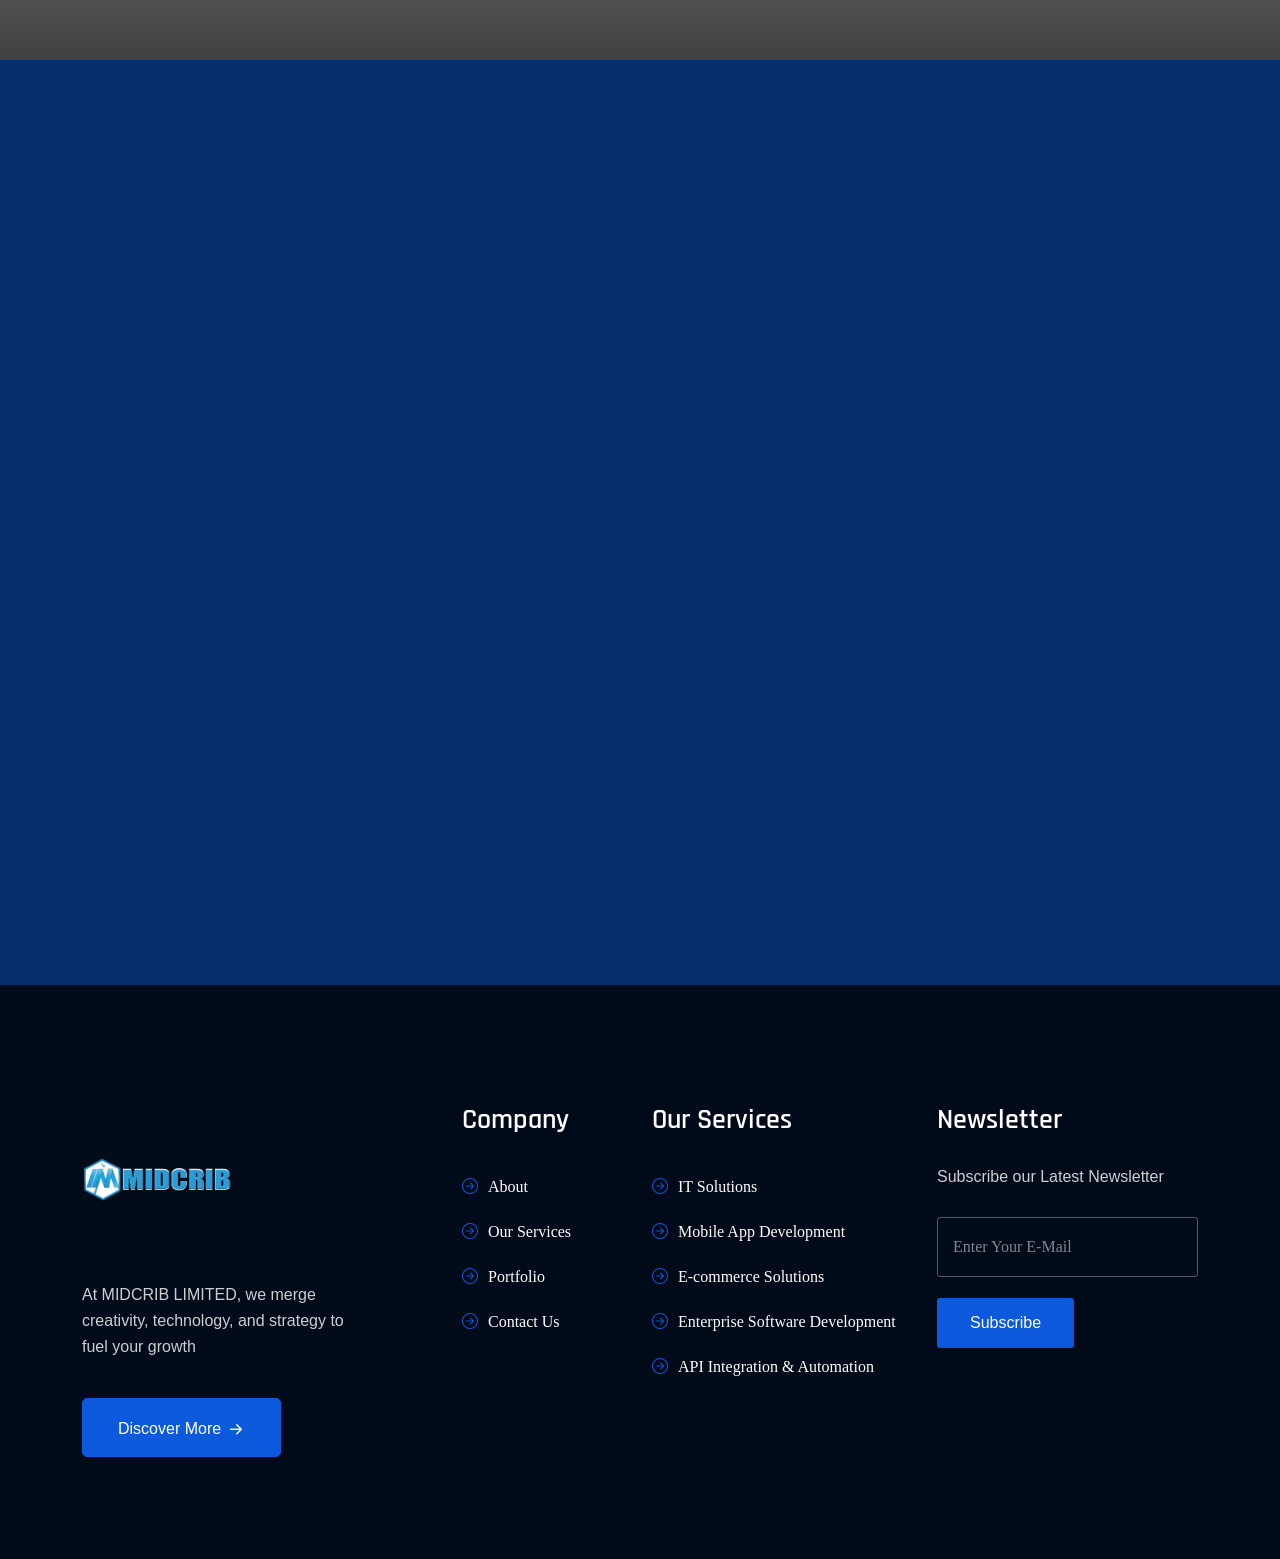
==== commit d06e8439: "content update" ====
--- a/index.html
+++ b/index.html
@@ -604,7 +604,7 @@
 							<h1>01</h1>
 						</div>
 						<div class="portfolio-title">
-							<a href="project-details.html">Business Growth with Toptech Agency <i class="bi bi-plus"></i></a>
+							<a href="project-details.html">Website-development <i class="bi bi-plus"></i></a>
 						</div>
 					</div>
 				</div>
@@ -619,7 +619,7 @@
 							<h1>02</h1>
 						</div>
 						<div class="portfolio-title">
-							<a href="project-details.html">Desktop Application Development <i class="bi bi-plus"></i></a>
+							<a href="project-details.html">Mobile Application Development <i class="bi bi-plus"></i></a>
 						</div>
 					</div>
 				</div>
@@ -634,7 +634,7 @@
 							<h1>03</h1>
 						</div>
 						<div class="portfolio-title">
-							<a href="project-details.html">Illustration and Vector Design for Add <i class="bi bi-plus"></i></a>
+							<a href="project-details.html">API Integrations <i class="bi bi-plus"></i></a>
 						</div>
 					</div>
 				</div>
--- a/assets/css/style.css
+++ b/assets/css/style.css
@@ -1,48 +1,4 @@
 
-/*==============================================
-Template Name: Toptech - Toptech It Solutions HTML5 Template 
-Author:  https://themeforest.net/user/dreamit-solution
-Description: Description
-Version: 1.0.0
-Text Domain: Toptech
-Tags: consulting, finance, corporate, business, consultant, multipurpose, technology, it-solution, software, agency, company, portfolio, bangking, insurance, digital-agency, digital-marketing.
-================================================*/
-
-/*TABLE OF CONTENTS*/
-/*=====================
-01. Toptech Header Area Css
-02. Toptech Top header Area Css 
-03. Toptech Hero Area Css
-04. Toptech About Area Css
-05. Toptech Feature Area Css 
-05. Toptech Service Area Css
-06. Toptech Services Details Area
-07. Toptech Faqs Area Css
-08. Toptech Work Process Area Css
-09. Toptech Portfolio Area Css
-10. Toptech Project Area Css
-10. Toptech Project Details Css
-11. Toptech Team Area Css
-12. Toptech Testimonial Area Css
-13. Toptech Brand Area Css
-14. Toptech Blog Area Css
-15. Toptech Blog Gird Area
-16. Toptech Blog Details Area
-17. Toptech Counter Area Css
-18. Toptech Footer Area Css
-19. Toptech Loader
-20. Toptech Scroll Up Css
-21. Toptech Search Popup css
-22. Toptech Top Menu
-23. Toptech Careers Area Css
-24. Toptech section-title css
-25. Toptech Contact Area
-26. Toptech Location Area Css
-27. Toptech Mission Area Css
-28. Toptech Choose US Area Css
-29. Toptech Team Details Area Css
-
-=======================*/
 
 /* Smooth scrolling for the entire page */
 html {
@@ -343,9 +299,7 @@
 .delay-5 { transition-delay: 0.5s; }
 
 
-/*---=====================================================
-   <!--Toptech Header Area Css Style One-->
-=========================================================---*/
+
 .header-area {
     margin-bottom: -106px;
 }
@@ -612,9 +566,7 @@
 .single-about-icon-box:hover .about-icon img {
     transform: scale(1.1) rotate(10deg);
 }
-/*---=====================================================
-   <!--Toptech Hero Area Css Style One-->
-=========================================================---*/
+
 .style-one.hero-area {
     background: url(../images/future-visions-business-technology-concept.jpg);
     background-repeat: no-repeat;
@@ -682,9 +634,7 @@
 }
 
 
-/*---=====================================================
-   <!--Toptech Feature Area Css Style One-->
-=========================================================---*/
+
 .style-one.feature-area {
     padding: 0px 0 137px;
 }
@@ -792,9 +742,7 @@
 } 
 
 
-/*---=====================================================
-   <!--Toptech About Area Css Style One-->
-=========================================================---*/
+
 
 .style-one.about-area {
     padding: 111px 0 115px;
@@ -915,7 +863,7 @@
     margin: 20px 0 0;
 }
 
-/*toptech-button*/
+
 .style-one.toptech-button a {
     padding: 12px 27px 12px 27px;
     font-family: 'Rajdhani';
@@ -971,9 +919,7 @@
 
 
 
-/*---=====================================================
-   <!--Toptech Service Area Css Style One-->
-=========================================================---*/
+
 .style-one.service-area {
     background: url(../images/home-1/service-bg.jpg);
     background-repeat: no-repeat;
@@ -1073,9 +1019,6 @@
 
 
 
-/*---=====================================================
-   <!--Toptech Work Process Area Css Style One-->
-=========================================================---*/
 .style-one.work-process-area {
     padding: 108px 0 89px;
 }
@@ -1172,9 +1115,7 @@
 }
 
 
-/*---=====================================================
-   <!--Toptech Faqs Area Css Style One-->
-=========================================================---*/
+
 .style-one.faqs-area {
     padding: 0 0 100px;
 }
@@ -1304,9 +1245,7 @@
 }
 
 
-/*---=====================================================
-   <!--Toptech Portfolio Area Css Style One-->
-=========================================================---*/
+
 
 .style-one.portfolio-area {
     padding: 8px 0 100px;
@@ -1398,9 +1337,7 @@
 
 
 
-/*---=====================================================
-   <!--Toptech Team Area Css Style One-->
-=========================================================---*/
+
 
 .style-one.team-area {
     padding: 10px 0 121px;
@@ -1497,9 +1434,7 @@
 }
 
 
-/*---=====================================================
-   <!--Toptech Testimonial Area Css Style One-->
-=========================================================---*/
+
 .style-one.testimonial-area {
     background: url(../images/home-1/testi-bg.jpg);
     background-repeat: no-repeat;
@@ -1650,9 +1585,7 @@
 
 
 
-/*---=====================================================
-   <!--Toptech Blog Area Css Style One-->
-=========================================================---*/
+
 .style-one.blog-area {
     padding: 107px 0 100px;
 }
@@ -1766,9 +1699,6 @@
 }
 
 
-/*---=====================================================
-   <!--Toptech Footer Area Css Style One-->
-=========================================================---*/
 
 .style-one.footer-area {
     background: 
@@ -1889,11 +1819,7 @@
 
 
 
-/*---=====================================================
-   <!--Toptech Home Two All Css-->
-=========================================================---*/
-
-/*Toptech Top header Area Css Style two*/
+
 
 .top-header-area {
     background: #00194c;
@@ -1962,7 +1888,6 @@
 }
 
 
-/*Toptech header Are Style two*/
 
 .header-area.style-two {
     margin-bottom: 0;
@@ -2037,19 +1962,6 @@
     animation-name: slideInDown;
 }
 
-/*---=====================================================
-   <!--Toptech hero Area Home Two All Css-->
-=========================================================---*/
-/* .style-two.hero-area {
-    background: url(../images/future-visions-business-technology-concept.jpg);
-           
-    background-repeat: no-repeat;
-    background-size: cover;
-    background-position: center center;
-    height: 800px;
-    overflow: hidden;
-    padding-bottom: 80px;
-} */
 .style-two.hero-area {
     background: 
         linear-gradient(rgba(0, 0, 0, 0.5), rgba(0, 0, 0, 0.5)),
@@ -2178,9 +2090,6 @@
 }
 
 
-/*---=====================================================
-   <!--Toptech Feature area Home Two Css-->
-=========================================================---*/
 
 .style-two.feature-area {
     padding: 22px 0 0;
@@ -2305,9 +2214,6 @@
 
 
 
-/*---=====================================================
-   <!--Toptech About Area Home two Css-->
-=========================================================---*/
 .style-two.about-area {
     background: #F3F7FD;
     padding: 380px 0 126px;
@@ -2453,9 +2359,7 @@
 
 
 
-/*---=====================================================
-   <!--Toptech Service Area Home two Css-->
-=========================================================---*/
+
 .style-two.service-area {
     /* background: url(../images/7076397.jpg); */
       background: 
@@ -2595,9 +2499,7 @@
     position: relative;
 }
 
-/*---=====================================================
-   <!--Toptech Team Area Css Home Two-->
-=========================================================---*/
+
 .style-two.team-area {
     background: url(../images/team/team-bg.jpg);
     background-repeat: no-repeat;
@@ -2737,9 +2639,7 @@
 }
 
 
-/*---=====================================================
-   <!--Toptech Counter Area Css Style Two-->
-=========================================================---*/
+
 .style-two.counter-area {
     background: url(../images/feature-box-shape.png);
     background-repeat: no-repeat;
@@ -2772,9 +2672,7 @@
 
 
 
-/*---=====================================================
-   <!--Toptech Portfolio Area Css Home Two-->
-=========================================================---*/
+
 .style-two.portfolio-area {
     background: url(../images/home-2/portfolio-bg.jpg);
     background-repeat: no-repeat;
@@ -2898,10 +2796,6 @@
 }
 
 
-
-/*---=====================================================
-   <!--Toptech Portfolio Area Css Home Two-->
-=========================================================---*/
 .style-two.working-proces-area {
     background: #021533;
     
@@ -3016,9 +2910,7 @@
 }
 
 
-/*---=====================================================
-   <!--Toptech Video Area Css Home Two-->
-=========================================================---*/
+
 .style-two.video-area {
     padding: 141px 0 159px;
       background: 
@@ -3069,9 +2961,7 @@
 }
 
 
-/*---=====================================================
-   <!--Toptech Contact info Area Css Home Two-->
-=========================================================---*/
+
 .style-two.contact-info-area {
     background:  linear-gradient(rgba(255, 255, 255, 0.3), rgba(0, 0, 0, 0.5)),
         grey;
@@ -3159,9 +3049,7 @@
 }
 
 
-/*---=====================================================
-   <!--Toptech Pricing Area Css Home Two-->
-=========================================================---*/
+
 .style-two.pricing-area {
     /* background: url(../images/);#0B5ADB */
     background: 
@@ -3373,9 +3261,7 @@
 
 
 
-/*---=====================================================
-   <!--Toptech Blog Area Css Home Two-->
-=========================================================---*/
+
 .style-one.blog-area.home-two {
     background: #F3F8FC;
     padding: 117px 0 105px;
@@ -3393,9 +3279,7 @@
 
 
 
-/*---=====================================================
-   <!--Toptech Brand Area Css Inner Style One-->
-=========================================================---*/
+
 .style-two.brand-area {
     background: url(../images/home-2/brand-bg.jpg);
     background-repeat: no-repeat;
@@ -3415,9 +3299,7 @@
     display: inline-block;
 }
 
-/*---=====================================================
-   <!--Toptech Home Theree All Css-->
-=========================================================---*/
+
 
 
 .style-three.hero-area {
@@ -3532,9 +3414,7 @@
 }
 
 
-/*---=====================================================
-   <!--Toptech Feature Area Home Threee Css-->
-=========================================================---*/
+
 .style-three.background-images-area {
      background: 
            linear-gradient(to right, rgba(0, 0, 255, 0.9), rgba(0, 0, 255, 0.1)),
@@ -3547,9 +3427,7 @@
     position: relative;
 }
 
-/*---=====================================================
-   <!--Toptech Feature Area Css Inner Style One-->
-=========================================================---*/
+
 
 .style-three .row.margin-top {
     margin-top: -133px;
@@ -3619,9 +3497,7 @@
 
 
 
-/*---=====================================================
-   <!--Toptech About Area Home theree Css-->
-=========================================================---*/
+
 
 .style-three.about-area {
     padding: 90px 0 121px;
@@ -3828,9 +3704,7 @@
 .bounce-left-natural {
     animation: bounceleft 4s cubic-bezier(0.25, 0.46, 0.45, 0.94) infinite;
 }
-/*---=====================================================
-   <!--Toptech Service Area Home theree Css-->
-=========================================================---*/
+
 .style-three.service-area {
     background: #F3F8FC;
     padding: 119px 0 100px;
@@ -3878,9 +3752,7 @@
 
 
 
-/*---=====================================================
-   <!--Toptech Counter Area Home Threee Css-->
-=========================================================---*/
+
 .style-three .row.add-bg {
     /* background: url(../images/home-3/counter-bg.png); */
       background: 
@@ -3938,9 +3810,7 @@
     margin: 0 0 0;
 }
 
-/*---=====================================================
-   <!--Toptech Portfoli Area Home Threee Css-->
-=========================================================---*/
+
 .style-three.portfolio-area {
     background: #00004A;
     padding: 118px 0 97px;
@@ -4017,9 +3887,7 @@
     opacity: 1;
 }
 
-/*---=====================================================
-   <!--Toptech Teastimonial Area Css Style Threee-->
-=========================================================---*/
+
 .style-three.teastimonial-area {
     background: #F3F8FC;
     padding: 120px 0 88px;
@@ -4070,9 +3938,6 @@
 
 
 
-/*---=====================================================
-   <!--Toptech Contact Info Area Css Style Threee-->
-=========================================================---*/
 
 .style-three.contact-area-info {
     background: url(../images/home-3/contact-bg.jpg);
@@ -4122,9 +3987,7 @@
     animation: dance 2s linear infinite;
 }
 
-/*---=====================================================
-   <!--Toptech Choose Us Area Css Style Three-->
-=========================================================---*/
+
 .style-three .choose-us-area {
     background: #f3f8fd;
     padding: 116px 0 126px;
@@ -4285,9 +4148,7 @@
     color:#0c5adb;
 }
 
-/*---=====================================================
-   <!--Toptech Subscribe Area Css Style Three-->
-=========================================================---*/
+
 .style-three.subscribe-area {
     background: url(../images/home-3/subscribe-bg.jpg);
     background-repeat: no-repeat;
@@ -4333,9 +4194,7 @@
 }
 
 
-/*---=====================================================
-   <!--Toptech Process Area Css style-three-->
-=========================================================---*/
+
 .process-area.style-three {
     padding: 0 0 120px;
 }
@@ -4392,9 +4251,7 @@
     margin-top: -239px;
 }
 
-/*---=====================================================
-   <!--Toptech Contact Area Css Style Three-->
-=========================================================---*/
+
 .style-three .add-white-bg {
     padding: 39px 37px 38px;
     border-radius: 10px;
@@ -4532,9 +4389,7 @@
     padding: 435px 0 32px;
 }
 
-/*---=====================================================
-   <!--Toptech Header Area Css-->
-=========================================================---*/
+
 .header-area.inner-style {
     position: relative;
     z-index: 1;
@@ -4780,9 +4635,7 @@
         filter: drop-shadow(0 0 0 rgba(102, 126, 234, 0));
     }
 }
-/*---=====================================================
-   <!--Toptech Breadcumb Area Css-->
-=========================================================---*/
+
 .breadcumb-area {
       /* background: 
         linear-gradient(rgba(0, 0, 0, 0.5), rgba(0, 0, 0, 0.5)),
@@ -4831,9 +4684,7 @@
     cursor: pointer;
 }
 
-/*---=====================================================
-   <!--Toptech Images Area Css Inner Style One-->
-=========================================================---*/
+
 .inner-style-one.images-area {
     background: url(../images/about-inner/about-images-bg.png);
     background-repeat: no-repeat;
@@ -4851,9 +4702,6 @@
 
 
 
-/*---=====================================================
-   <!--Toptech About Area Css Inner Style One-->
-=========================================================---*/
 .inner-style-one.about-area {
     background: url(../images/about-inner/about-bg.jpg);
     background-position: center;
@@ -5111,9 +4959,7 @@
 
 
 
-/*---=====================================================
-   <!--Toptech Testimonial Area Css Inner Style One-->
-=========================================================---*/
+
 .inner-style-one.testimonial-area {
     background: url(../images/about-inner/testi-bg.jpg);
     background-repeat: no-repeat;
@@ -5256,9 +5102,7 @@
 
 
 
-/*---=====================================================
-   <!--Toptech About Area Css Inner Style Two-->
-=========================================================---*/
+
 
 .inner-style-two.about-area {
     background: url(../images/about-inner/about-bg.jpg);
@@ -5371,9 +5215,7 @@
 
 
 
-/*---=====================================================
-   <!--Toptech Service Area Css Inner Style-->
-=========================================================---*/
+
 .inner-style.service-area {
     padding: 121px 0 60px;
     background: #F3F7FD;
@@ -5460,9 +5302,7 @@
 
 
 
-/*---=====================================================
-   <!--Toptech Pricing Area Css Inner Style-->
-=========================================================---*/
+
 .inner-style.pricing-area {
     padding: 110px 0 116px;
     background: #F3F7FD;
@@ -5595,9 +5435,7 @@
     background-image: linear-gradient(90deg, #f3f7fd 0%, #0b59db 100%);
 }
 
-/*---=====================================================
-   <!--Toptech faqs Area Css Inner Style-->
-=========================================================---*/
+
 
 .inner-style.faqs-area {
     padding: 124px 0 101px;
@@ -5666,9 +5504,6 @@
 }
 
 
-/*---=====================================================
-   <!--Toptech Strat Project Details Area Css-->
-=========================================================---*/
 
 .project-details-area {
     padding: 123px 0 93px;
@@ -5761,9 +5596,7 @@
 
 
 
-/*---=====================================================
-   <!--Toptech Project Area Css inner style-->
-=========================================================---*/
+
 .inner-style.project-area {
     background: #f3f8fc;
     padding: 119px 0 95px;
@@ -5957,9 +5790,7 @@
 }
 
 
-/*---=====================================================
-   <!--Toptech Services Details Area Css-->
-=========================================================---*/
+
 
 .services-details-area {
     padding: 122px 0 121px;
@@ -6193,9 +6024,6 @@
     color:#fff;
 }
 
-/*---=====================================================
-   <!--Toptech Blog Details Area Css-->
-=========================================================---*/
 .blog-details-area {
     padding: 119px 0 119px;
 }
@@ -6629,9 +6457,7 @@
     left: 0;
 }
 
-/*---=====================================================
-   <!--Toptech Blog Grid Area Css-->
-=========================================================---*/
+
 .blog-grid-area {
     padding: 120px 0 100px;
 }
@@ -6777,9 +6603,7 @@
     padding: 0 0 227px;
 }
 
-/*---=====================================================
-   <!--Toptech Careers Area Css-->
-=========================================================---*/
+
 .inner-style.careers-area {
     padding: 119px 0 95px;
     background: #F5F8FD;
@@ -6999,9 +6823,7 @@
 
 
 
-/*---=====================================================
-   <!--Toptech Contact Area Css-->
-=========================================================---*/
+
 .contact-area.style-three.inner {
     padding: 122px 0 122px;
 }
@@ -7017,9 +6839,7 @@
 }
 
 
-/*---=====================================================
-   <!--Toptech Location Area Css-->
-=========================================================---*/
+
 .location-area.inner-style {
     background: #f3f8fd;
     padding: 225px 0 0px;
@@ -7106,9 +6926,7 @@
     color:#fff;
 }
 
-/*---=====================================================
-   <!--Toptech Mission Area Css-->
-=========================================================---*/
+
 .mission-area.inner-style {
     padding: 123px 0 123px;
 }
@@ -7180,9 +6998,6 @@
     color:#fff;
 }
 
-/*---=====================================================
-   <!--Toptech Choose us Area Css-->
-=========================================================---*/
 .choose-us-area.inner-style {
     padding: 124px 0 100px;
     background: url(../images/inner-images/choose-us-bg.jpg);
@@ -7239,9 +7054,7 @@
     margin: 29px 0 18px;
 }
 
-/*---=====================================================
-   <!--Toptech Team Details Area Css-->
-=========================================================---*/
+
 .team-details-area {
     padding: 122px 0 88px;
     background: url(../images/team/team-bg.jpg);
@@ -7363,11 +7176,6 @@
 }
 
 
-/*** 
-====================================================================
-   Toptech Search Popup css
-====================================================================
-***/
 
 
 .search-popup{
@@ -7598,7 +7406,7 @@
 
 
 
-/*------Toptech Scroll Up Css------------*/
+
 .prgoress_indicator {
     position: fixed;
     right: 26px;
@@ -7684,16 +7492,7 @@
 
 
 
-/*-----toptech home-4 css---*/
-
-
-
-
-
-
-/*---=====================================================
-   <!--Toptech Header Area Css Style foure-->
-=========================================================---*/
+
 
 .style-foure.sticky {
     background: #ffff !important;
@@ -7803,9 +7602,7 @@
     visibility: visible;
 }
 
-/*---=====================================================
-   <!--Toptech Hero Area Css Style foure-->
-=========================================================---*/
+
 .style-foure.hero-area {
     background: url(../images/home-4/slider-bg.png);
     background-repeat: no-repeat;
@@ -7974,9 +7771,7 @@
 
 
 
-/*---=====================================================
-   <!--Toptech brand Area Css Style foure-->
-=========================================================---*/
+
 
 .brand-area.style-foure {
     background: #000049;
@@ -7997,9 +7792,7 @@
 
 
 
-/*---=====================================================
-   <!--Toptech section-ti8tle Css Style foure-->
-=========================================================---*/
+
 
 .section-title.style-foure.text-left {
     margin-bottom: 54px;
@@ -8099,9 +7892,7 @@
     width: 98%;
 }
 
-/*---=====================================================
-   <!--Toptech service Area Css Style foure-->
-=========================================================---*/
+
 
 
 .service-area.style-foure {
@@ -8152,22 +7943,7 @@
     margin-left: -33px;
 }
 
-/* .service-area.style-foure .service-icon::before {
-    position: absolute;
-    content: "";
-    height: 75%;
-    width: 75%;
-    border: 1px dashed #fff;
-    border-radius: 50%;
-    left: 11px;
-    top: 11px;
-    -webkit-animation-name: rotateme;
-    -webkit-animation-duration: 15s;
-    -webkit-animation-iteration-count: infinite;
-    animation-iteration-count: infinite;
-    -webkit-animation-timing-function: linear;
-    animation-timing-function: linear;
-} */
+
  .service-area.style-foure .service-icon::before {
     position: absolute;
     content: "";
@@ -8221,9 +7997,7 @@
 
 
 
-/*---=====================================================
-   <!--Toptech about Area Css Style foure-->
-=========================================================---*/
+
 
 
 
@@ -8337,9 +8111,6 @@
 
 
 
-/*---=====================================================
-   <!--Toptech about Area Css Style foure-->
-=========================================================---*/
 
 
 .counter-area.style-foure {
@@ -8481,9 +8252,7 @@
 
 
 
-/*---=====================================================
-   <!--Toptech work Area Css Style foure-->
-=========================================================---*/
+
 
 
 
@@ -8583,9 +8352,6 @@
 
 
 
-/*---=====================================================
-   <!--Toptech works Area Css Style foure-->
-=========================================================---*/
 
 .works-area.style-foure {
     background: #F3F8FC;
@@ -8669,9 +8435,6 @@
 
 
 
-/*---=====================================================
-   <!--Toptech project Area Css Style foure-->
-=========================================================---*/
 
 
 .project-area.style-foure {
@@ -8774,9 +8537,7 @@
 
 
 
-/*---=====================================================
-   <!--Toptech Team Area Css Style foure-->
-=========================================================---*/
+
 
 
 .team-area.style-foure {
@@ -8923,9 +8684,6 @@
 
 
 
-/*---=====================================================
-   <!--Toptech testimonial Area Css Style foure-->
-=========================================================---*/
 
 
 
@@ -9009,9 +8767,7 @@
 
 
 
-/*=============================
-Awards One Css
-===============================*/
+
 .awards-one {
     position: relative;
     display: block;
@@ -9222,9 +8978,7 @@
 
 
 
-/*---=====================================================
-   <!--Toptech Footer Area Css Style foure-->
-=========================================================---*/
+
 
 
 .footer-area.style-foure {
@@ -9597,9 +9351,7 @@
   unicode-range: U+0000-00FF, U+0131, U+0152-0153, U+02BB-02BC, U+02C6, U+02DA, U+02DC, U+0304, U+0308, U+0329, U+2000-206F, U+20AC, U+2122, U+2191, U+2193, U+2212, U+2215, U+FEFF, U+FFFD;
 }
 
-/*---=====================================================
-   <!--Toptech footer-bottom-area.style-foure-->
-=========================================================---*/
+
 
 
 
--- a/assets/css/style.css
+++ b/assets/css/style.css
@@ -1,48 +1,4 @@
 
-/*==============================================
-Template Name: Toptech - Toptech It Solutions HTML5 Template 
-Author:  https://themeforest.net/user/dreamit-solution
-Description: Description
-Version: 1.0.0
-Text Domain: Toptech
-Tags: consulting, finance, corporate, business, consultant, multipurpose, technology, it-solution, software, agency, company, portfolio, bangking, insurance, digital-agency, digital-marketing.
-================================================*/
-
-/*TABLE OF CONTENTS*/
-/*=====================
-01. Toptech Header Area Css
-02. Toptech Top header Area Css 
-03. Toptech Hero Area Css
-04. Toptech About Area Css
-05. Toptech Feature Area Css 
-05. Toptech Service Area Css
-06. Toptech Services Details Area
-07. Toptech Faqs Area Css
-08. Toptech Work Process Area Css
-09. Toptech Portfolio Area Css
-10. Toptech Project Area Css
-10. Toptech Project Details Css
-11. Toptech Team Area Css
-12. Toptech Testimonial Area Css
-13. Toptech Brand Area Css
-14. Toptech Blog Area Css
-15. Toptech Blog Gird Area
-16. Toptech Blog Details Area
-17. Toptech Counter Area Css
-18. Toptech Footer Area Css
-19. Toptech Loader
-20. Toptech Scroll Up Css
-21. Toptech Search Popup css
-22. Toptech Top Menu
-23. Toptech Careers Area Css
-24. Toptech section-title css
-25. Toptech Contact Area
-26. Toptech Location Area Css
-27. Toptech Mission Area Css
-28. Toptech Choose US Area Css
-29. Toptech Team Details Area Css
-
-=======================*/
 
 /* Smooth scrolling for the entire page */
 html {
@@ -343,9 +299,7 @@
 .delay-5 { transition-delay: 0.5s; }
 
 
-/*---=====================================================
-   <!--Toptech Header Area Css Style One-->
-=========================================================---*/
+
 .header-area {
     margin-bottom: -106px;
 }
@@ -612,9 +566,7 @@
 .single-about-icon-box:hover .about-icon img {
     transform: scale(1.1) rotate(10deg);
 }
-/*---=====================================================
-   <!--Toptech Hero Area Css Style One-->
-=========================================================---*/
+
 .style-one.hero-area {
     background: url(../images/future-visions-business-technology-concept.jpg);
     background-repeat: no-repeat;
@@ -682,9 +634,7 @@
 }
 
 
-/*---=====================================================
-   <!--Toptech Feature Area Css Style One-->
-=========================================================---*/
+
 .style-one.feature-area {
     padding: 0px 0 137px;
 }
@@ -792,9 +742,7 @@
 } 
 
 
-/*---=====================================================
-   <!--Toptech About Area Css Style One-->
-=========================================================---*/
+
 
 .style-one.about-area {
     padding: 111px 0 115px;
@@ -915,7 +863,7 @@
     margin: 20px 0 0;
 }
 
-/*toptech-button*/
+
 .style-one.toptech-button a {
     padding: 12px 27px 12px 27px;
     font-family: 'Rajdhani';
@@ -971,9 +919,7 @@
 
 
 
-/*---=====================================================
-   <!--Toptech Service Area Css Style One-->
-=========================================================---*/
+
 .style-one.service-area {
     background: url(../images/home-1/service-bg.jpg);
     background-repeat: no-repeat;
@@ -1073,9 +1019,6 @@
 
 
 
-/*---=====================================================
-   <!--Toptech Work Process Area Css Style One-->
-=========================================================---*/
 .style-one.work-process-area {
     padding: 108px 0 89px;
 }
@@ -1172,9 +1115,7 @@
 }
 
 
-/*---=====================================================
-   <!--Toptech Faqs Area Css Style One-->
-=========================================================---*/
+
 .style-one.faqs-area {
     padding: 0 0 100px;
 }
@@ -1304,9 +1245,7 @@
 }
 
 
-/*---=====================================================
-   <!--Toptech Portfolio Area Css Style One-->
-=========================================================---*/
+
 
 .style-one.portfolio-area {
     padding: 8px 0 100px;
@@ -1398,9 +1337,7 @@
 
 
 
-/*---=====================================================
-   <!--Toptech Team Area Css Style One-->
-=========================================================---*/
+
 
 .style-one.team-area {
     padding: 10px 0 121px;
@@ -1497,9 +1434,7 @@
 }
 
 
-/*---=====================================================
-   <!--Toptech Testimonial Area Css Style One-->
-=========================================================---*/
+
 .style-one.testimonial-area {
     background: url(../images/home-1/testi-bg.jpg);
     background-repeat: no-repeat;
@@ -1650,9 +1585,7 @@
 
 
 
-/*---=====================================================
-   <!--Toptech Blog Area Css Style One-->
-=========================================================---*/
+
 .style-one.blog-area {
     padding: 107px 0 100px;
 }
@@ -1766,9 +1699,6 @@
 }
 
 
-/*---=====================================================
-   <!--Toptech Footer Area Css Style One-->
-=========================================================---*/
 
 .style-one.footer-area {
     background: 
@@ -1889,11 +1819,7 @@
 
 
 
-/*---=====================================================
-   <!--Toptech Home Two All Css-->
-=========================================================---*/
-
-/*Toptech Top header Area Css Style two*/
+
 
 .top-header-area {
     background: #00194c;
@@ -1962,7 +1888,6 @@
 }
 
 
-/*Toptech header Are Style two*/
 
 .header-area.style-two {
     margin-bottom: 0;
@@ -2037,19 +1962,6 @@
     animation-name: slideInDown;
 }
 
-/*---=====================================================
-   <!--Toptech hero Area Home Two All Css-->
-=========================================================---*/
-/* .style-two.hero-area {
-    background: url(../images/future-visions-business-technology-concept.jpg);
-           
-    background-repeat: no-repeat;
-    background-size: cover;
-    background-position: center center;
-    height: 800px;
-    overflow: hidden;
-    padding-bottom: 80px;
-} */
 .style-two.hero-area {
     background: 
         linear-gradient(rgba(0, 0, 0, 0.5), rgba(0, 0, 0, 0.5)),
@@ -2178,9 +2090,6 @@
 }
 
 
-/*---=====================================================
-   <!--Toptech Feature area Home Two Css-->
-=========================================================---*/
 
 .style-two.feature-area {
     padding: 22px 0 0;
@@ -2305,9 +2214,6 @@
 
 
 
-/*---=====================================================
-   <!--Toptech About Area Home two Css-->
-=========================================================---*/
 .style-two.about-area {
     background: #F3F7FD;
     padding: 380px 0 126px;
@@ -2453,9 +2359,7 @@
 
 
 
-/*---=====================================================
-   <!--Toptech Service Area Home two Css-->
-=========================================================---*/
+
 .style-two.service-area {
     /* background: url(../images/7076397.jpg); */
       background: 
@@ -2595,9 +2499,7 @@
     position: relative;
 }
 
-/*---=====================================================
-   <!--Toptech Team Area Css Home Two-->
-=========================================================---*/
+
 .style-two.team-area {
     background: url(../images/team/team-bg.jpg);
     background-repeat: no-repeat;
@@ -2737,9 +2639,7 @@
 }
 
 
-/*---=====================================================
-   <!--Toptech Counter Area Css Style Two-->
-=========================================================---*/
+
 .style-two.counter-area {
     background: url(../images/feature-box-shape.png);
     background-repeat: no-repeat;
@@ -2772,9 +2672,7 @@
 
 
 
-/*---=====================================================
-   <!--Toptech Portfolio Area Css Home Two-->
-=========================================================---*/
+
 .style-two.portfolio-area {
     background: url(../images/home-2/portfolio-bg.jpg);
     background-repeat: no-repeat;
@@ -2898,10 +2796,6 @@
 }
 
 
-
-/*---=====================================================
-   <!--Toptech Portfolio Area Css Home Two-->
-=========================================================---*/
 .style-two.working-proces-area {
     background: #021533;
     
@@ -3016,9 +2910,7 @@
 }
 
 
-/*---=====================================================
-   <!--Toptech Video Area Css Home Two-->
-=========================================================---*/
+
 .style-two.video-area {
     padding: 141px 0 159px;
       background: 
@@ -3069,9 +2961,7 @@
 }
 
 
-/*---=====================================================
-   <!--Toptech Contact info Area Css Home Two-->
-=========================================================---*/
+
 .style-two.contact-info-area {
     background:  linear-gradient(rgba(255, 255, 255, 0.3), rgba(0, 0, 0, 0.5)),
         grey;
@@ -3159,9 +3049,7 @@
 }
 
 
-/*---=====================================================
-   <!--Toptech Pricing Area Css Home Two-->
-=========================================================---*/
+
 .style-two.pricing-area {
     /* background: url(../images/);#0B5ADB */
     background: 
@@ -3373,9 +3261,7 @@
 
 
 
-/*---=====================================================
-   <!--Toptech Blog Area Css Home Two-->
-=========================================================---*/
+
 .style-one.blog-area.home-two {
     background: #F3F8FC;
     padding: 117px 0 105px;
@@ -3393,9 +3279,7 @@
 
 
 
-/*---=====================================================
-   <!--Toptech Brand Area Css Inner Style One-->
-=========================================================---*/
+
 .style-two.brand-area {
     background: url(../images/home-2/brand-bg.jpg);
     background-repeat: no-repeat;
@@ -3415,9 +3299,7 @@
     display: inline-block;
 }
 
-/*---=====================================================
-   <!--Toptech Home Theree All Css-->
-=========================================================---*/
+
 
 
 .style-three.hero-area {
@@ -3532,9 +3414,7 @@
 }
 
 
-/*---=====================================================
-   <!--Toptech Feature Area Home Threee Css-->
-=========================================================---*/
+
 .style-three.background-images-area {
      background: 
            linear-gradient(to right, rgba(0, 0, 255, 0.9), rgba(0, 0, 255, 0.1)),
@@ -3547,9 +3427,7 @@
     position: relative;
 }
 
-/*---=====================================================
-   <!--Toptech Feature Area Css Inner Style One-->
-=========================================================---*/
+
 
 .style-three .row.margin-top {
     margin-top: -133px;
@@ -3619,9 +3497,7 @@
 
 
 
-/*---=====================================================
-   <!--Toptech About Area Home theree Css-->
-=========================================================---*/
+
 
 .style-three.about-area {
     padding: 90px 0 121px;
@@ -3828,9 +3704,7 @@
 .bounce-left-natural {
     animation: bounceleft 4s cubic-bezier(0.25, 0.46, 0.45, 0.94) infinite;
 }
-/*---=====================================================
-   <!--Toptech Service Area Home theree Css-->
-=========================================================---*/
+
 .style-three.service-area {
     background: #F3F8FC;
     padding: 119px 0 100px;
@@ -3878,9 +3752,7 @@
 
 
 
-/*---=====================================================
-   <!--Toptech Counter Area Home Threee Css-->
-=========================================================---*/
+
 .style-three .row.add-bg {
     /* background: url(../images/home-3/counter-bg.png); */
       background: 
@@ -3938,9 +3810,7 @@
     margin: 0 0 0;
 }
 
-/*---=====================================================
-   <!--Toptech Portfoli Area Home Threee Css-->
-=========================================================---*/
+
 .style-three.portfolio-area {
     background: #00004A;
     padding: 118px 0 97px;
@@ -4017,9 +3887,7 @@
     opacity: 1;
 }
 
-/*---=====================================================
-   <!--Toptech Teastimonial Area Css Style Threee-->
-=========================================================---*/
+
 .style-three.teastimonial-area {
     background: #F3F8FC;
     padding: 120px 0 88px;
@@ -4070,9 +3938,6 @@
 
 
 
-/*---=====================================================
-   <!--Toptech Contact Info Area Css Style Threee-->
-=========================================================---*/
 
 .style-three.contact-area-info {
     background: url(../images/home-3/contact-bg.jpg);
@@ -4122,9 +3987,7 @@
     animation: dance 2s linear infinite;
 }
 
-/*---=====================================================
-   <!--Toptech Choose Us Area Css Style Three-->
-=========================================================---*/
+
 .style-three .choose-us-area {
     background: #f3f8fd;
     padding: 116px 0 126px;
@@ -4285,9 +4148,7 @@
     color:#0c5adb;
 }
 
-/*---=====================================================
-   <!--Toptech Subscribe Area Css Style Three-->
-=========================================================---*/
+
 .style-three.subscribe-area {
     background: url(../images/home-3/subscribe-bg.jpg);
     background-repeat: no-repeat;
@@ -4333,9 +4194,7 @@
 }
 
 
-/*---=====================================================
-   <!--Toptech Process Area Css style-three-->
-=========================================================---*/
+
 .process-area.style-three {
     padding: 0 0 120px;
 }
@@ -4392,9 +4251,7 @@
     margin-top: -239px;
 }
 
-/*---=====================================================
-   <!--Toptech Contact Area Css Style Three-->
-=========================================================---*/
+
 .style-three .add-white-bg {
     padding: 39px 37px 38px;
     border-radius: 10px;
@@ -4532,9 +4389,7 @@
     padding: 435px 0 32px;
 }
 
-/*---=====================================================
-   <!--Toptech Header Area Css-->
-=========================================================---*/
+
 .header-area.inner-style {
     position: relative;
     z-index: 1;
@@ -4780,9 +4635,7 @@
         filter: drop-shadow(0 0 0 rgba(102, 126, 234, 0));
     }
 }
-/*---=====================================================
-   <!--Toptech Breadcumb Area Css-->
-=========================================================---*/
+
 .breadcumb-area {
       /* background: 
         linear-gradient(rgba(0, 0, 0, 0.5), rgba(0, 0, 0, 0.5)),
@@ -4831,9 +4684,7 @@
     cursor: pointer;
 }
 
-/*---=====================================================
-   <!--Toptech Images Area Css Inner Style One-->
-=========================================================---*/
+
 .inner-style-one.images-area {
     background: url(../images/about-inner/about-images-bg.png);
     background-repeat: no-repeat;
@@ -4851,9 +4702,6 @@
 
 
 
-/*---=====================================================
-   <!--Toptech About Area Css Inner Style One-->
-=========================================================---*/
 .inner-style-one.about-area {
     background: url(../images/about-inner/about-bg.jpg);
     background-position: center;
@@ -5111,9 +4959,7 @@
 
 
 
-/*---=====================================================
-   <!--Toptech Testimonial Area Css Inner Style One-->
-=========================================================---*/
+
 .inner-style-one.testimonial-area {
     background: url(../images/about-inner/testi-bg.jpg);
     background-repeat: no-repeat;
@@ -5256,9 +5102,7 @@
 
 
 
-/*---=====================================================
-   <!--Toptech About Area Css Inner Style Two-->
-=========================================================---*/
+
 
 .inner-style-two.about-area {
     background: url(../images/about-inner/about-bg.jpg);
@@ -5371,9 +5215,7 @@
 
 
 
-/*---=====================================================
-   <!--Toptech Service Area Css Inner Style-->
-=========================================================---*/
+
 .inner-style.service-area {
     padding: 121px 0 60px;
     background: #F3F7FD;
@@ -5460,9 +5302,7 @@
 
 
 
-/*---=====================================================
-   <!--Toptech Pricing Area Css Inner Style-->
-=========================================================---*/
+
 .inner-style.pricing-area {
     padding: 110px 0 116px;
     background: #F3F7FD;
@@ -5595,9 +5435,7 @@
     background-image: linear-gradient(90deg, #f3f7fd 0%, #0b59db 100%);
 }
 
-/*---=====================================================
-   <!--Toptech faqs Area Css Inner Style-->
-=========================================================---*/
+
 
 .inner-style.faqs-area {
     padding: 124px 0 101px;
@@ -5666,9 +5504,6 @@
 }
 
 
-/*---=====================================================
-   <!--Toptech Strat Project Details Area Css-->
-=========================================================---*/
 
 .project-details-area {
     padding: 123px 0 93px;
@@ -5761,9 +5596,7 @@
 
 
 
-/*---=====================================================
-   <!--Toptech Project Area Css inner style-->
-=========================================================---*/
+
 .inner-style.project-area {
     background: #f3f8fc;
     padding: 119px 0 95px;
@@ -5957,9 +5790,7 @@
 }
 
 
-/*---=====================================================
-   <!--Toptech Services Details Area Css-->
-=========================================================---*/
+
 
 .services-details-area {
     padding: 122px 0 121px;
@@ -6193,9 +6024,6 @@
     color:#fff;
 }
 
-/*---=====================================================
-   <!--Toptech Blog Details Area Css-->
-=========================================================---*/
 .blog-details-area {
     padding: 119px 0 119px;
 }
@@ -6629,9 +6457,7 @@
     left: 0;
 }
 
-/*---=====================================================
-   <!--Toptech Blog Grid Area Css-->
-=========================================================---*/
+
 .blog-grid-area {
     padding: 120px 0 100px;
 }
@@ -6777,9 +6603,7 @@
     padding: 0 0 227px;
 }
 
-/*---=====================================================
-   <!--Toptech Careers Area Css-->
-=========================================================---*/
+
 .inner-style.careers-area {
     padding: 119px 0 95px;
     background: #F5F8FD;
@@ -6999,9 +6823,7 @@
 
 
 
-/*---=====================================================
-   <!--Toptech Contact Area Css-->
-=========================================================---*/
+
 .contact-area.style-three.inner {
     padding: 122px 0 122px;
 }
@@ -7017,9 +6839,7 @@
 }
 
 
-/*---=====================================================
-   <!--Toptech Location Area Css-->
-=========================================================---*/
+
 .location-area.inner-style {
     background: #f3f8fd;
     padding: 225px 0 0px;
@@ -7106,9 +6926,7 @@
     color:#fff;
 }
 
-/*---=====================================================
-   <!--Toptech Mission Area Css-->
-=========================================================---*/
+
 .mission-area.inner-style {
     padding: 123px 0 123px;
 }
@@ -7180,9 +6998,6 @@
     color:#fff;
 }
 
-/*---=====================================================
-   <!--Toptech Choose us Area Css-->
-=========================================================---*/
 .choose-us-area.inner-style {
     padding: 124px 0 100px;
     background: url(../images/inner-images/choose-us-bg.jpg);
@@ -7239,9 +7054,7 @@
     margin: 29px 0 18px;
 }
 
-/*---=====================================================
-   <!--Toptech Team Details Area Css-->
-=========================================================---*/
+
 .team-details-area {
     padding: 122px 0 88px;
     background: url(../images/team/team-bg.jpg);
@@ -7363,11 +7176,6 @@
 }
 
 
-/*** 
-====================================================================
-   Toptech Search Popup css
-====================================================================
-***/
 
 
 .search-popup{
@@ -7598,7 +7406,7 @@
 
 
 
-/*------Toptech Scroll Up Css------------*/
+
 .prgoress_indicator {
     position: fixed;
     right: 26px;
@@ -7684,16 +7492,7 @@
 
 
 
-/*-----toptech home-4 css---*/
-
-
-
-
-
-
-/*---=====================================================
-   <!--Toptech Header Area Css Style foure-->
-=========================================================---*/
+
 
 .style-foure.sticky {
     background: #ffff !important;
@@ -7803,9 +7602,7 @@
     visibility: visible;
 }
 
-/*---=====================================================
-   <!--Toptech Hero Area Css Style foure-->
-=========================================================---*/
+
 .style-foure.hero-area {
     background: url(../images/home-4/slider-bg.png);
     background-repeat: no-repeat;
@@ -7974,9 +7771,7 @@
 
 
 
-/*---=====================================================
-   <!--Toptech brand Area Css Style foure-->
-=========================================================---*/
+
 
 .brand-area.style-foure {
     background: #000049;
@@ -7997,9 +7792,7 @@
 
 
 
-/*---=====================================================
-   <!--Toptech section-ti8tle Css Style foure-->
-=========================================================---*/
+
 
 .section-title.style-foure.text-left {
     margin-bottom: 54px;
@@ -8099,9 +7892,7 @@
     width: 98%;
 }
 
-/*---=====================================================
-   <!--Toptech service Area Css Style foure-->
-=========================================================---*/
+
 
 
 .service-area.style-foure {
@@ -8152,22 +7943,7 @@
     margin-left: -33px;
 }
 
-/* .service-area.style-foure .service-icon::before {
-    position: absolute;
-    content: "";
-    height: 75%;
-    width: 75%;
-    border: 1px dashed #fff;
-    border-radius: 50%;
-    left: 11px;
-    top: 11px;
-    -webkit-animation-name: rotateme;
-    -webkit-animation-duration: 15s;
-    -webkit-animation-iteration-count: infinite;
-    animation-iteration-count: infinite;
-    -webkit-animation-timing-function: linear;
-    animation-timing-function: linear;
-} */
+
  .service-area.style-foure .service-icon::before {
     position: absolute;
     content: "";
@@ -8221,9 +7997,7 @@
 
 
 
-/*---=====================================================
-   <!--Toptech about Area Css Style foure-->
-=========================================================---*/
+
 
 
 
@@ -8337,9 +8111,6 @@
 
 
 
-/*---=====================================================
-   <!--Toptech about Area Css Style foure-->
-=========================================================---*/
 
 
 .counter-area.style-foure {
@@ -8481,9 +8252,7 @@
 
 
 
-/*---=====================================================
-   <!--Toptech work Area Css Style foure-->
-=========================================================---*/
+
 
 
 
@@ -8583,9 +8352,6 @@
 
 
 
-/*---=====================================================
-   <!--Toptech works Area Css Style foure-->
-=========================================================---*/
 
 .works-area.style-foure {
     background: #F3F8FC;
@@ -8669,9 +8435,6 @@
 
 
 
-/*---=====================================================
-   <!--Toptech project Area Css Style foure-->
-=========================================================---*/
 
 
 .project-area.style-foure {
@@ -8774,9 +8537,7 @@
 
 
 
-/*---=====================================================
-   <!--Toptech Team Area Css Style foure-->
-=========================================================---*/
+
 
 
 .team-area.style-foure {
@@ -8923,9 +8684,6 @@
 
 
 
-/*---=====================================================
-   <!--Toptech testimonial Area Css Style foure-->
-=========================================================---*/
 
 
 
@@ -9009,9 +8767,7 @@
 
 
 
-/*=============================
-Awards One Css
-===============================*/
+
 .awards-one {
     position: relative;
     display: block;
@@ -9222,9 +8978,7 @@
 
 
 
-/*---=====================================================
-   <!--Toptech Footer Area Css Style foure-->
-=========================================================---*/
+
 
 
 .footer-area.style-foure {
@@ -9597,9 +9351,7 @@
   unicode-range: U+0000-00FF, U+0131, U+0152-0153, U+02BB-02BC, U+02C6, U+02DA, U+02DC, U+0304, U+0308, U+0329, U+2000-206F, U+20AC, U+2122, U+2191, U+2193, U+2212, U+2215, U+FEFF, U+FFFD;
 }
 
-/*---=====================================================
-   <!--Toptech footer-bottom-area.style-foure-->
-=========================================================---*/
+
 
 
 
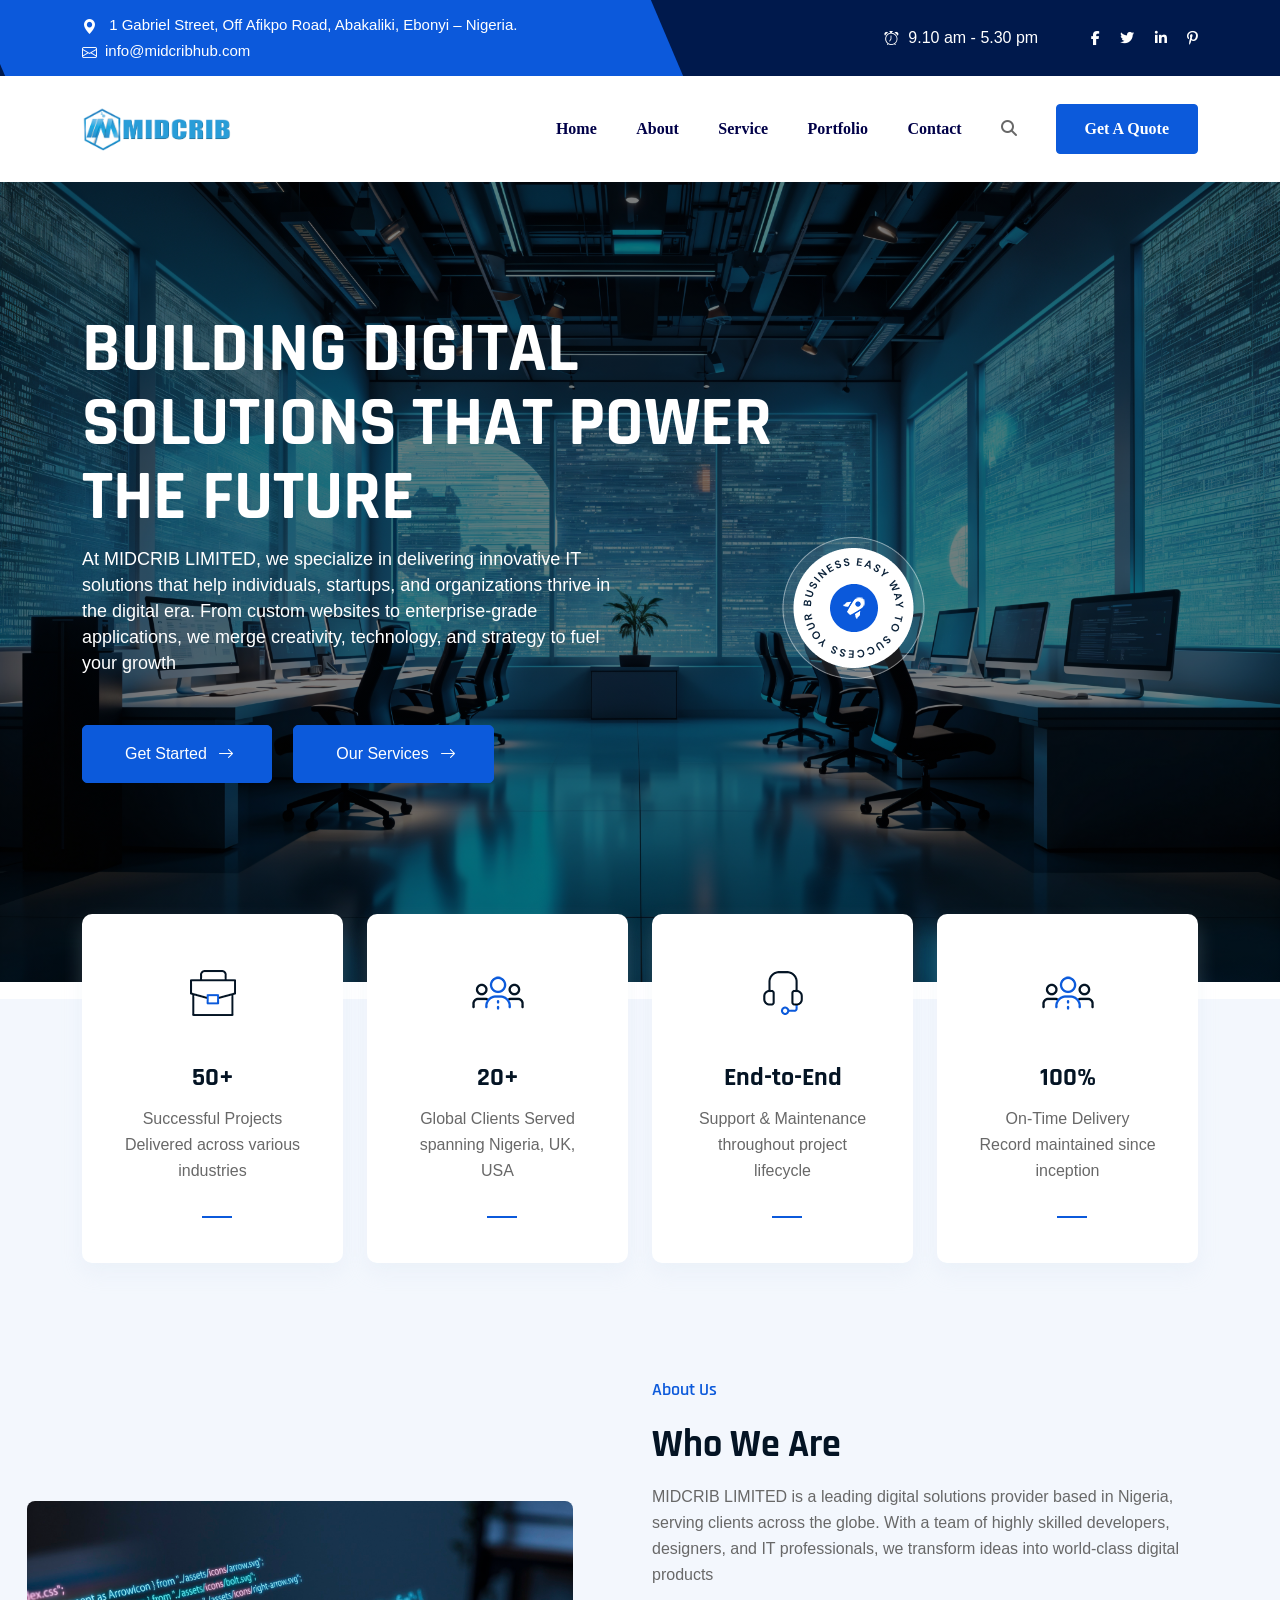
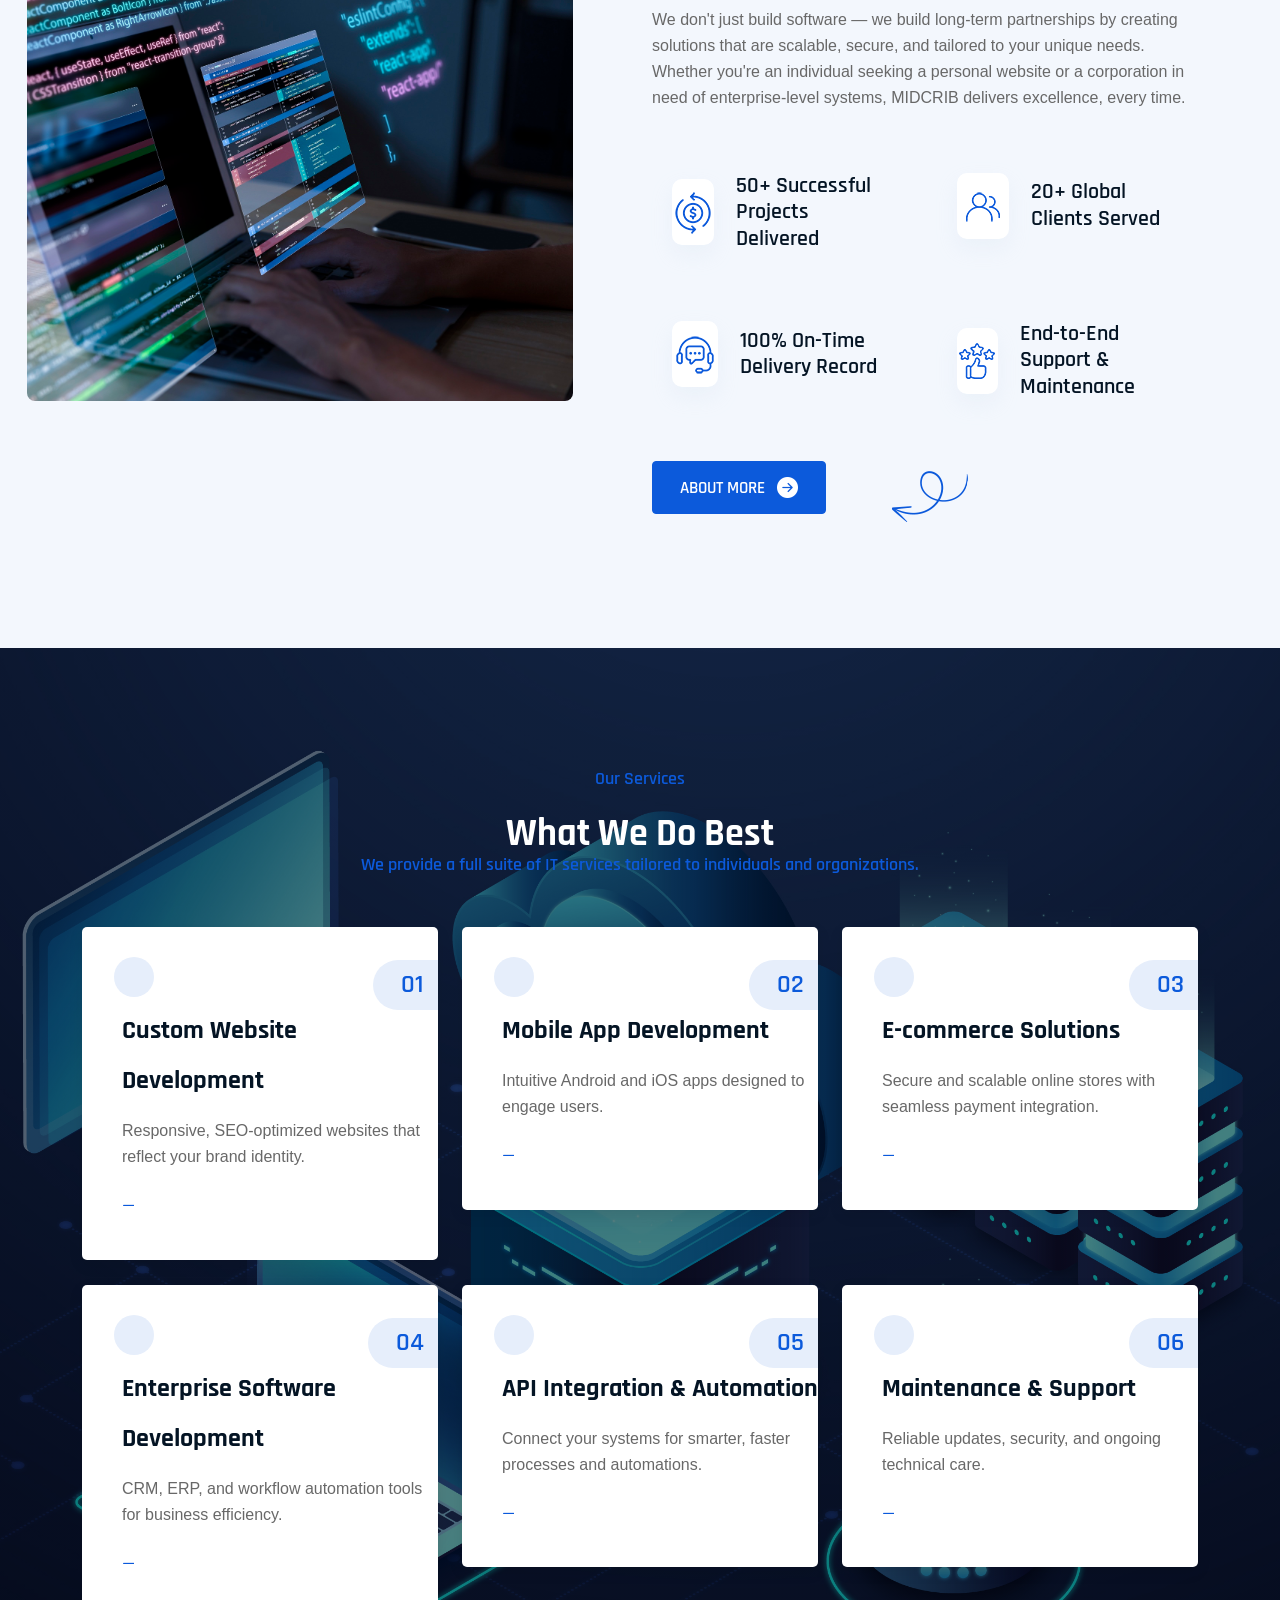
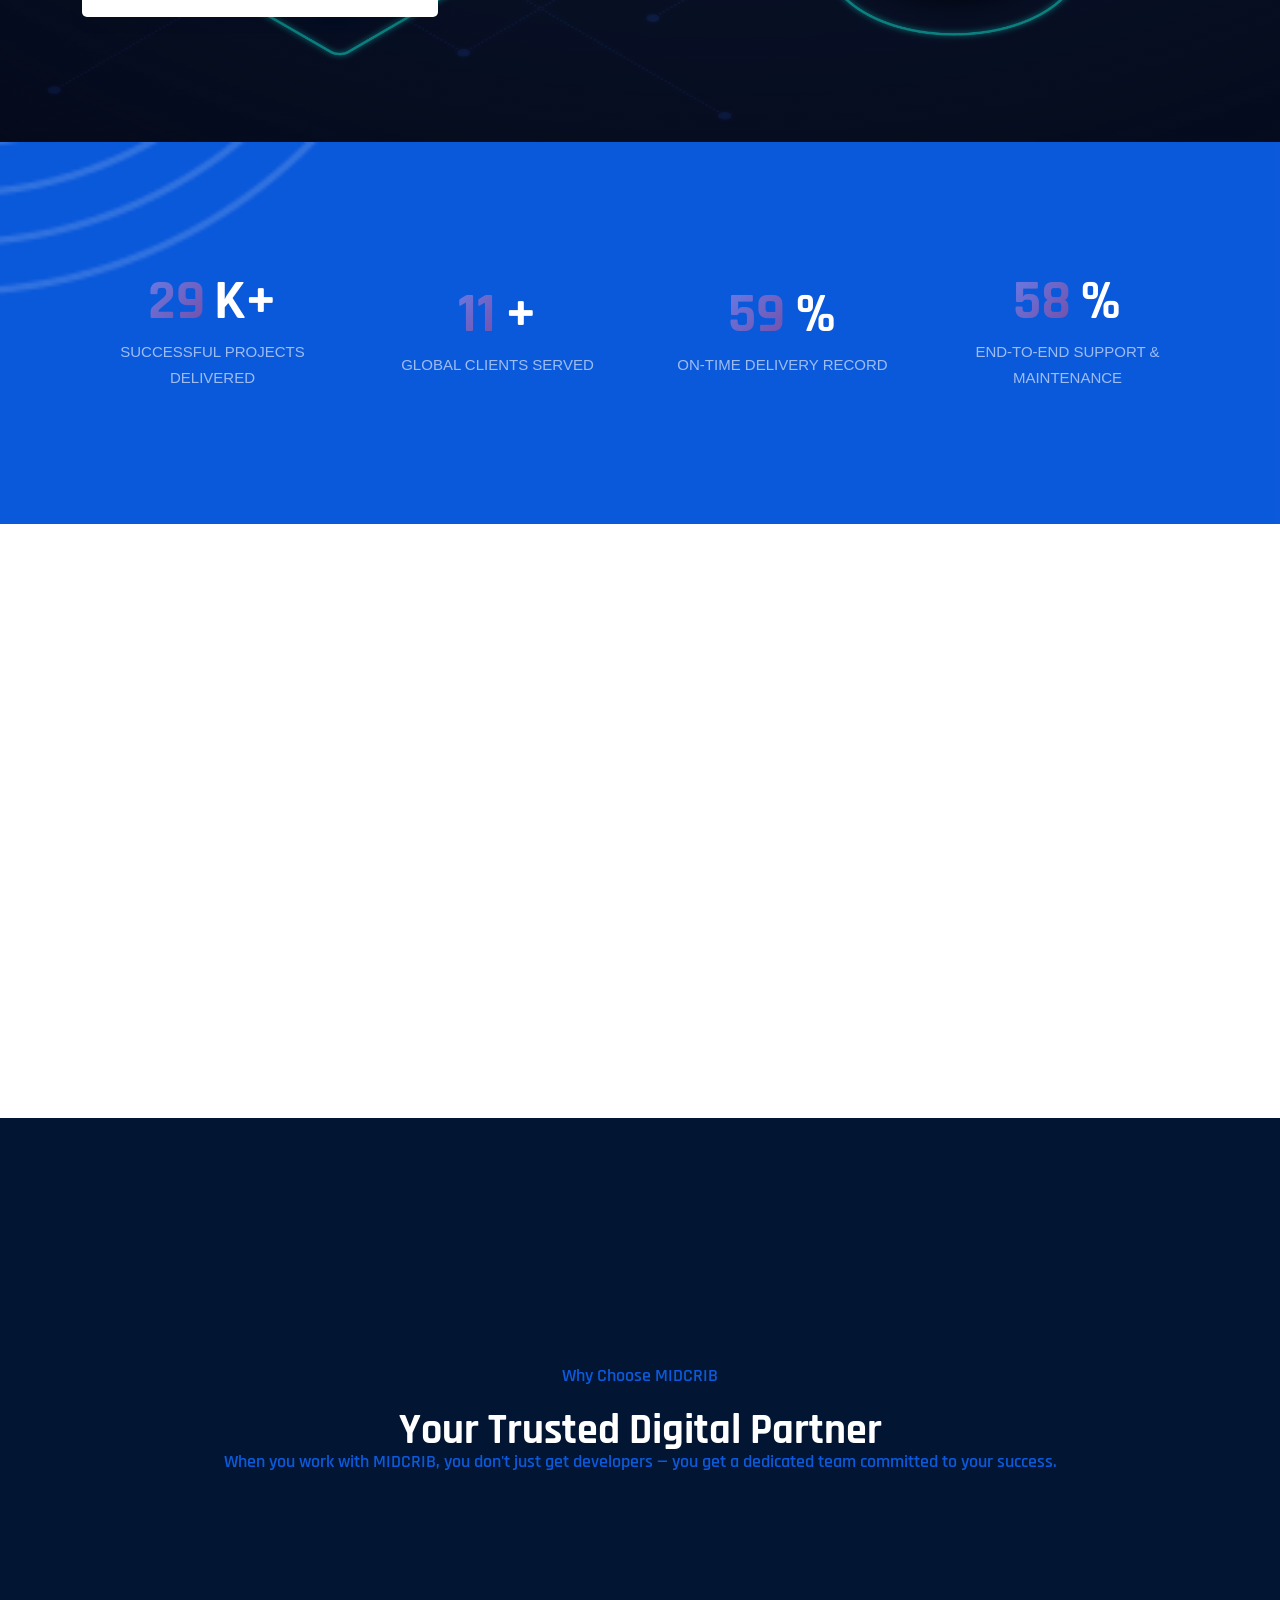
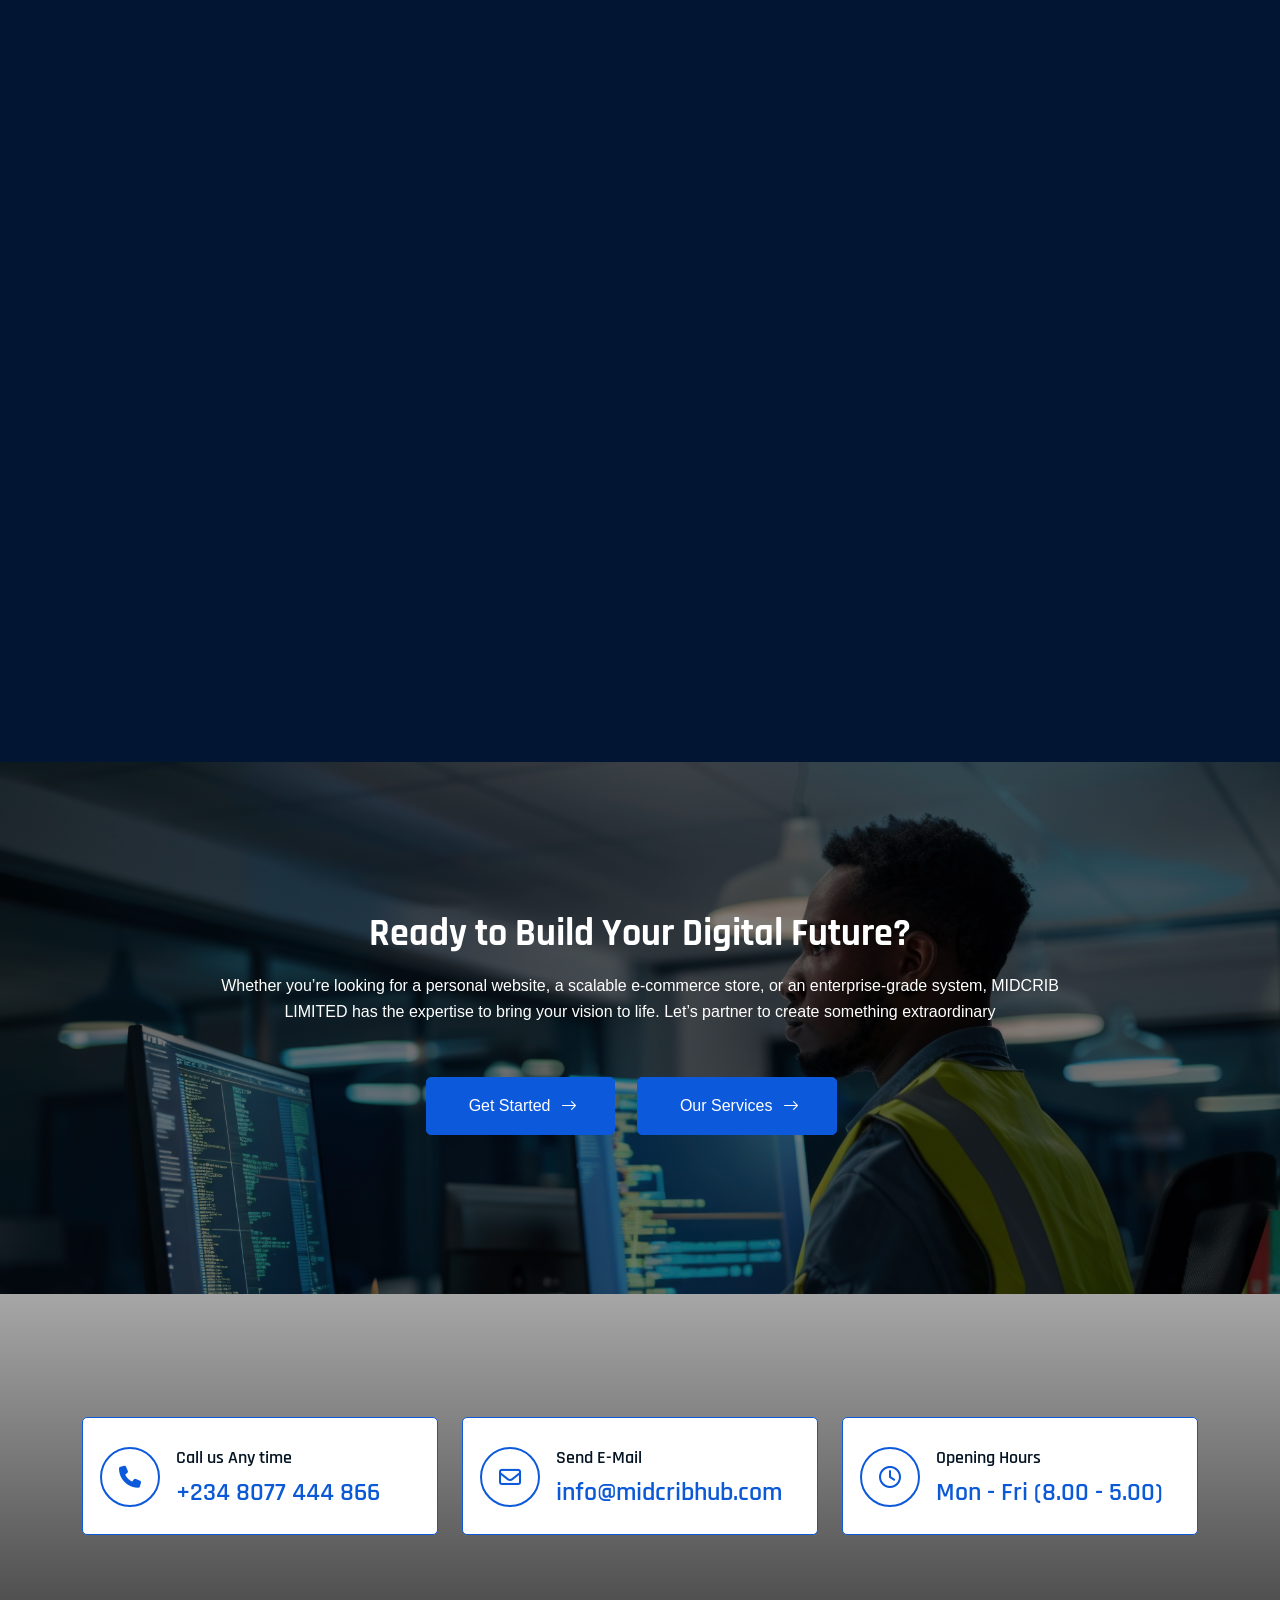
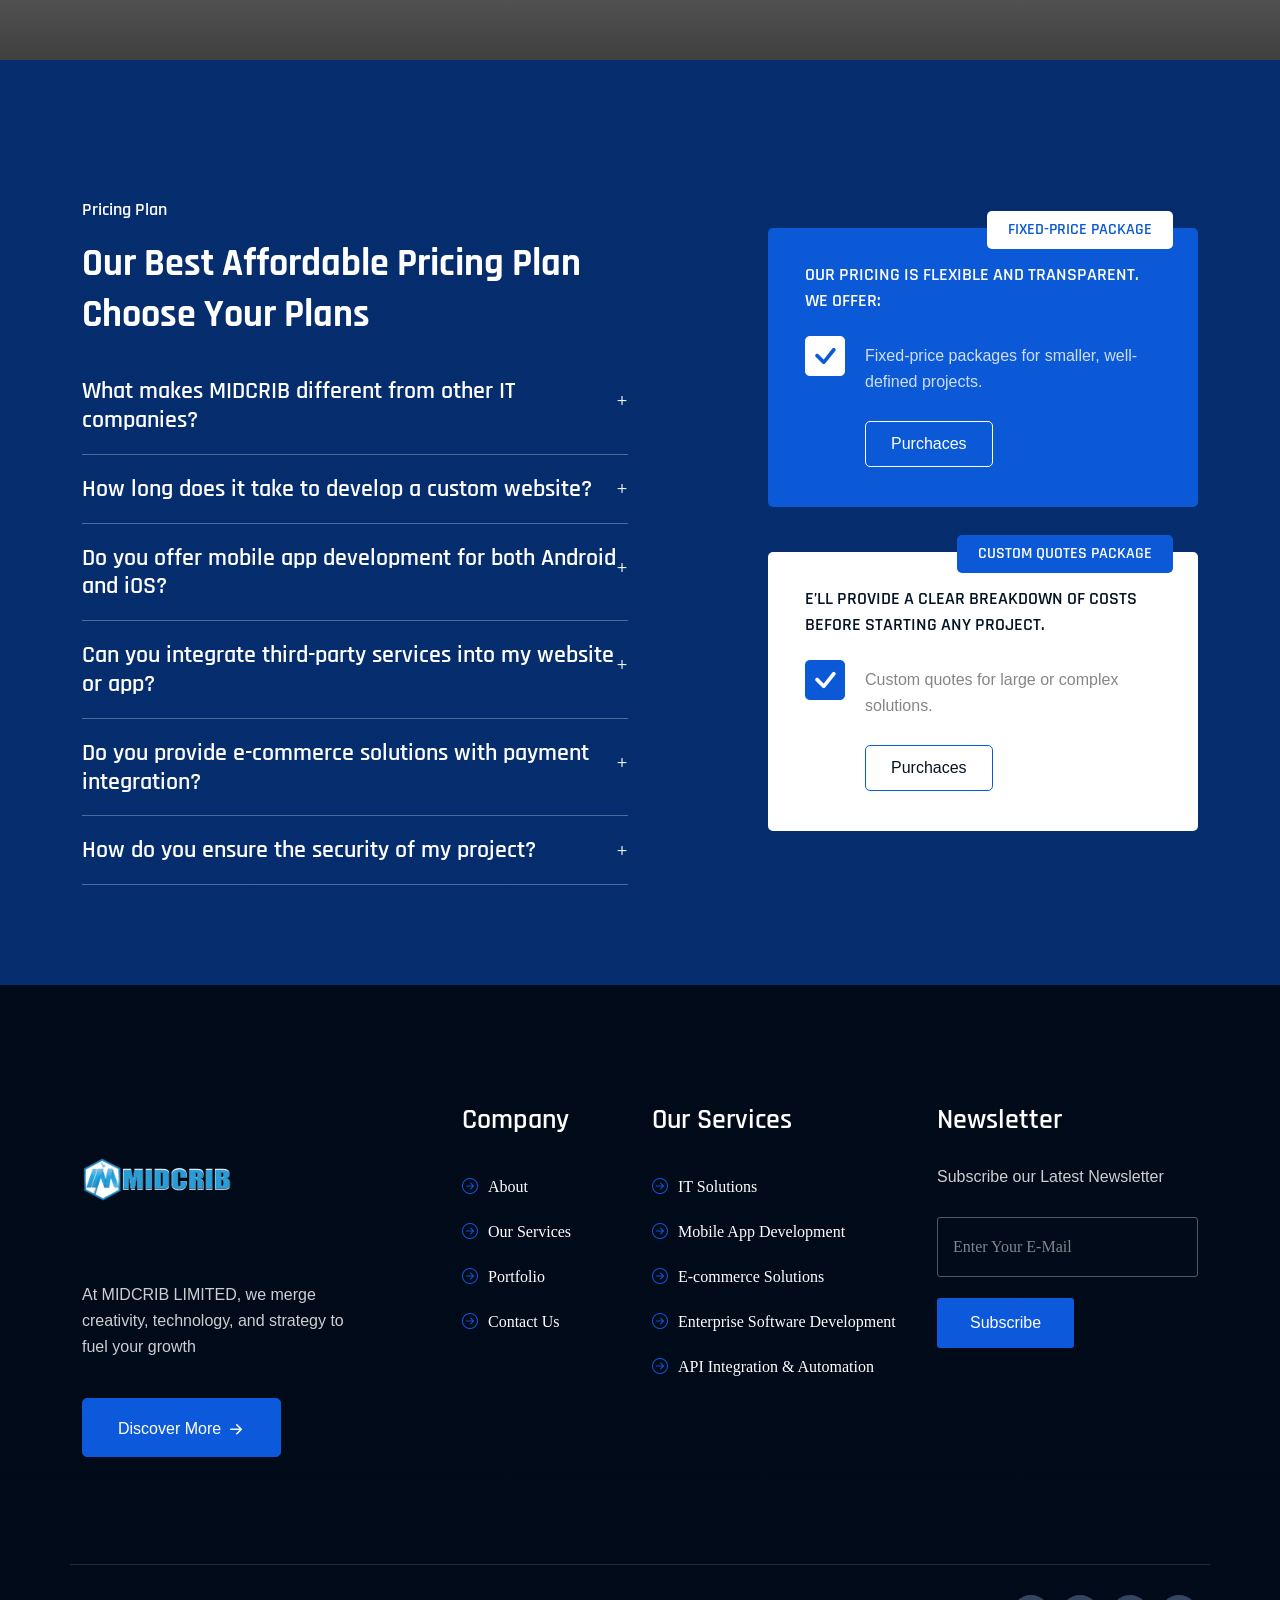
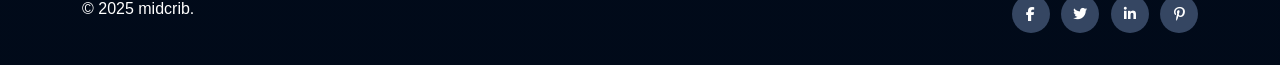
==== commit 4d72d2d9: "content update" ====
--- a/index.html
+++ b/index.html
@@ -1086,7 +1086,7 @@
 				<div class="row">
 					<div class="col-lg-6 col-md-6">
 						<div class="footer-bottom-content">
-							<p>© 2025 midcrib. Designed By Dream IT Solution</p>
+							<p>© 2025 midcrib. </p>
 						</div>
 					</div>
 					<div class="col-lg-6 col-md-6">
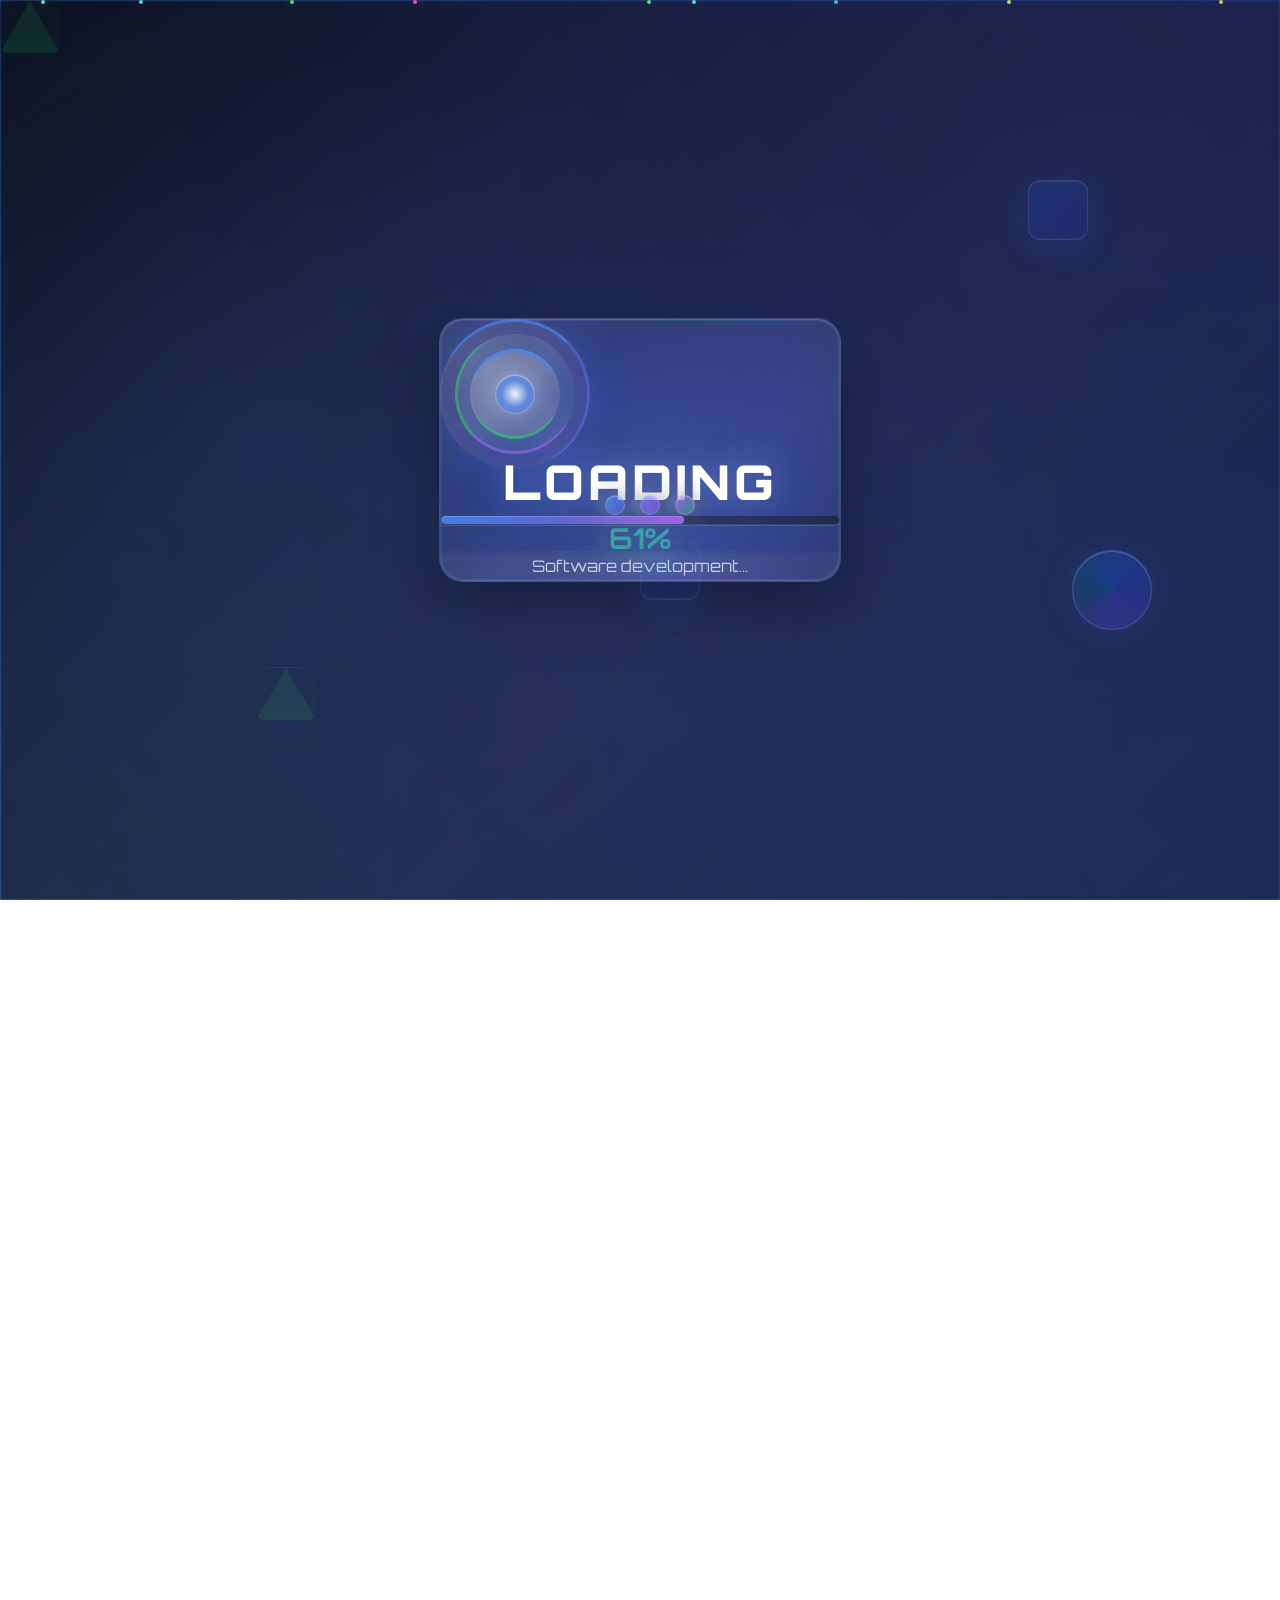
==== commit 51e7e731: "content update" ====
--- a/index.html
+++ b/index.html
@@ -1,9 +1,7 @@
-
-<!DOCTYPE HTML>
-<html lang="en-US">
-
+<!DOCTYPE html>
+<html lang="en">
 <head>
-	<!-- Basic Meta Tags -->
+   	<!-- Basic Meta Tags -->
 	<meta charset="UTF-8">
 	<meta http-equiv="x-ua-compatible" content="ie=edge">
 	<meta name="viewport" content="width=device-width, initial-scale=1">
@@ -23,7 +21,7 @@
 	<meta property="og:url" content="https://www.midcriblimited.com/">
 	<meta property="og:title" content="MIDCRIB LIMITED - Innovative IT Solutions & Custom Web Development">
 	<meta property="og:description" content="Expert IT solutions company delivering custom websites, enterprise applications, and digital transformation services for individuals, startups, and organizations.">
-	<meta property="og:image" content="https://www.midcriblimited.com/assets/images/og-image.jpg">
+	<meta property="og:image" content="https://www.midcriblimited.com/assets/images/logo.png">
 	<meta property="og:image:width" content="1200">
 	<meta property="og:image:height" content="630">
 	<meta property="og:site_name" content="MIDCRIB LIMITED">
@@ -34,7 +32,7 @@
 	<meta name="twitter:url" content="https://www.midcriblimited.com/">
 	<meta name="twitter:title" content="MIDCRIB LIMITED - Innovative IT Solutions & Web Development">
 	<meta name="twitter:description" content="Expert IT solutions company delivering custom websites, enterprise applications, and digital transformation services.">
-	<meta name="twitter:image" content="https://www.midcriblimited.com/assets/images/twitter-card.jpg">
+	<meta name="twitter:image" content="https://www.midcriblimited.com/assets/images/logo.png">
 	<meta name="twitter:creator" content="@midcriblimited">
 	
 	<!-- Canonical URL -->
@@ -104,6 +102,7 @@
 	
 	<!-- Non-critical CSS loaded asynchronously -->
 	<link rel="stylesheet" href="assets/css/owl.carousel.min.css" type="text/css" media="all">
+	<link rel="stylesheet" href="assets/css/loading.css" type="text/css" media="all">
 	<link rel="stylesheet" href="assets/css/animate.css" type="text/css" media="all">
 	<link rel="stylesheet" href="assets/css/bootstraps.css" type="text/css" media="all">
 	<link rel="stylesheet" href="assets/css/animated-text.css" type="text/css" media="all">
@@ -129,9 +128,59 @@
 	
 	<!-- JavaScript -->
 	<script src="assets/js/vendor/modernizr-3.5.0.min.js"></script>
+    
+    
 </head>
-
 <body>
+    <!-- Loading Overlay -->
+ <div id="quantumLoadingOverlay">
+        <div class="quantum-cosmic-bg"></div>
+        
+       
+        <div class="quantum-shape quantum-cube"></div>
+        <div class="quantum-shape quantum-triangle"></div>
+        <div class="quantum-shape quantum-circle"></div>
+        <div class="quantum-shape quantum-cube"></div>
+        <div class="quantum-shape quantum-triangle"></div>
+
+        <div class="quantum-loading-container">
+            <div class="quantum-loading-card">
+             
+                <div class="quantum-spinner">
+                    <div class="quantum-spinner-ring quantum-ring-1"></div>
+                    <div class="quantum-spinner-ring quantum-ring-2"></div>
+                    <div class="quantum-spinner-ring quantum-ring-3"></div>
+                    <div class="quantum-core"></div>
+                </div>
+                
+              
+                <div class="quantum-loading-text">LOADING</div>
+                
+                
+                <div class="quantum-dots">
+                    <div class="quantum-dot"></div>
+                    <div class="quantum-dot"></div>
+                    <div class="quantum-dot"></div>
+                </div>
+                
+              
+                <div class="quantum-progress-container">
+                    <div class="quantum-progress-bar" id="quantumProgressBar"></div>
+                </div>
+                
+              
+                <div class="quantum-percentage" id="quantumPercentage">0%</div>
+                
+             
+                <div class="quantum-status-text" id="quantumStatusText">Innovative IT Solutions...</div>
+            </div>
+        </div>
+    </div>
+
+ 
+    <!-- <div class="" > -->
+    <div class="main-content" >
+        
 
 	<!-- loder -->
 	<!-- <div class="loader-wrapper">
@@ -255,13 +304,13 @@
                 </div>
                 <div class="hero-button fade-in-up delay-3">
                     <a href="contact.html">Get Started<i class="bi bi-arrow-right"></i></a>
-                    <a class="button-two" href="about.html">Our Services<i class="bi bi-arrow-right"></i></a>
+                    <a class="button-two" href="service.html">Our Services<i class="bi bi-arrow-right"></i></a>
                 </div>
             </div>
             <div class="col-lg-4">
                 <div class="hero-right">
                     <div class="hero-thumb fade-in-right delay-4">
-                        <img src="assets/images/home-2/hero-thumb.png" alt="">
+                        <img src="assets/images/hero-thumb.png" alt="">
                     </div>
                     <div class="hero-shape fade-in-right delay-5">
                         <img src="assets/images/hero-shape.png" alt="">
@@ -309,7 +358,7 @@
                     <div class="feature-content">
                         <h4>End-to-End</h4>
                         <p>Support & Maintenance throughout project lifecycle</p>
-                        <a href="service.html">Read More</a>
+                        <a href="service.html" >Read More</a>
                     </div>
                 </div>
             </div>
@@ -604,7 +653,7 @@
 							<h1>01</h1>
 						</div>
 						<div class="portfolio-title">
-							<a href="project-details.html">Website-development <i class="bi bi-plus"></i></a>
+							<a href="service.html">Website-development <i class="bi bi-plus"></i></a>
 						</div>
 					</div>
 				</div>
@@ -619,7 +668,7 @@
 							<h1>02</h1>
 						</div>
 						<div class="portfolio-title">
-							<a href="project-details.html">Mobile Application Development <i class="bi bi-plus"></i></a>
+							<a href="service.html">Mobile Application Development <i class="bi bi-plus"></i></a>
 						</div>
 					</div>
 				</div>
@@ -634,7 +683,7 @@
 							<h1>03</h1>
 						</div>
 						<div class="portfolio-title">
-							<a href="project-details.html">API Integrations <i class="bi bi-plus"></i></a>
+							<a href="service.html">API Integrations <i class="bi bi-plus"></i></a>
 						</div>
 					</div>
 				</div>
@@ -767,7 +816,7 @@
 				</div>
                 <div class="hero-button">
 					<a href="contact.html">Get Started<i class="bi bi-arrow-right"></i></a>
-					<a class="button-two" href="about.html">Our Services<i class="bi bi-arrow-right"></i></a>
+					<a class="button-two" href="service.html">Our Services<i class="bi bi-arrow-right"></i></a>
 				</div>
 			</div>
 		
@@ -778,19 +827,22 @@
 <div class="contact-info-area style-two">
 	<div class="container">
 		<div class="row">
+			<!-- Call Us -->
 			<div class="col-lg-4 col-md-6 fade-in-up delay-1">
-				<div class="contact-info-box">
+				<a href="tel:+2348077444866" class="contact-info-box" style="text-decoration:none; color:inherit;">
 					<div class="contact-info-icon">
 						<i class="fa-solid fa-phone"></i>
 					</div>
 					<div class="contact-info-content">
-						<h4>Call us Any time</h4>
+						<h4>Book a Call</h4>
 						<p>+234 8077 444 866</p>
 					</div>
-				</div>
-			</div>			
+				</a>
+			</div>
+
+			<!-- Send Email -->
 			<div class="col-lg-4 col-md-6 fade-in-up delay-2">
-				<div class="contact-info-box">
+				<a href="mailto:info@midcribhub.com" class="contact-info-box" style="text-decoration:none; color:inherit;">
 					<div class="contact-info-icon">
 						<i class="fa-regular fa-envelope"></i>
 					</div>
@@ -798,22 +850,25 @@
 						<h4>Send E-Mail</h4>
 						<p>info@midcribhub.com</p>
 					</div>
-				</div>
-			</div>			
+				</a>
+			</div>
+
+			<!-- Opening Hours / Calendly -->
 			<div class="col-lg-4 col-md-6 fade-in-up delay-3">
-				<div class="contact-info-box">
+				<a href="https://calendly.com/YOUR-CALENDLY-LINK" target="_blank" class="contact-info-box" style="text-decoration:none; color:inherit;">
 					<div class="contact-info-icon">
 						<i class="fa-regular fa-clock"></i>
 					</div>
 					<div class="contact-info-content">
-						<h4>Opening Hours</h4>
-						<p>Mon - Fri (8.00 - 5.00)</p>
-					</div>
-				</div>
+						<h4>Open 24hrs</h4>
+						<p>Book a Session</p>
+					</div>
+				</a>
 			</div>
 		</div>
 	</div>
 </div>
+
 
 <div class="pricing-area style-two">
 	<div class="container">
@@ -996,7 +1051,7 @@
         		    <div class="single-pricing-box two">
         			    <div class="pricing-body">
         			       <a class="pricing-tag" href="#">Custom quotes Package</a>
-        			       <span class="pricing-text">e’ll provide a clear breakdown of costs before starting any project.
+        			       <span class="pricing-text">we’ll provide a clear breakdown of costs before starting any project.
  </span>
         			       <!-- <h4 class="pricing">$49. <span>90</span></h4> -->
         			    </div>
@@ -1120,13 +1175,16 @@
 	</form>
 </div>
 
+
+
+
+</div>
 <div class="prgoress_indicator active-progress">
         <svg class="progress-circle svg-content" width="100%" height="100%" viewBox="-1 -1 102 102">
           <path d="M50,1 a49,49 0 0,1 0,98 a49,49 0 0,1 0,-98" style="transition: stroke-dashoffset 10ms linear 0s; stroke-dasharray: 307.919, 307.919; stroke-dashoffset: 212.78;"></path>
         </svg>
  </div>
-
- <script>
+<script>
         document.addEventListener('DOMContentLoaded', function() {
             const filterButtons = document.querySelectorAll('.menu-filtering li');
             const portfolioItems = document.querySelectorAll('.grid-item');
@@ -1188,6 +1246,7 @@
 	<!-- Cousom carousel js -->
 	<script src="assets/js/coustom-carousel.js"></script>
 	<script src="assets/js/scroll-up.js"></script>
+	<script src="assets/js/loading.js"></script>
     
 <script>
 // Intersection Observer for scroll animations
@@ -1265,5 +1324,8 @@
 });
 </script>
 
+    
+
+    <!-- Your existing JavaScript goes here -->
 </body>
 </html>
--- a/assets/css/loading.css
+++ b/assets/css/loading.css
@@ -0,0 +1,815 @@
+@import url('https://fonts.googleapis.com/css2?family=Orbitron:wght@400;700;900&display=swap');
+
+/* Quantum Loading Overlay - Enhanced Glass Morphism */
+#quantumLoadingOverlay {
+    position: fixed;
+    top: 0;
+    left: 0;
+    width: 100%;
+    height: 100%;
+    z-index: 999999;
+    font-family: 'Orbitron', monospace;
+    background: linear-gradient(45deg, #3b82f6, #1d4ed8);
+            /* background: linear-gradient(135deg, #0f1b3c 0%, #1e2a5e 50%, #2d3f7f 100%); */
+            /* background: linear-gradient(135deg, #0f1b3c 0%, #1e2a5e 50%, #2d3f7f 100%); */
+    backdrop-filter: blur(20px) saturate(180%);
+    -webkit-backdrop-filter: blur(20px) saturate(180%);
+    overflow: hidden;
+    perspective: 1000px;
+    transition: opacity 1s cubic-bezier(0.4, 0, 0.2, 1), transform 1s cubic-bezier(0.4, 0, 0.2, 1);
+}
+
+#quantumLoadingOverlay * {
+    margin: 0;
+    padding: 0;
+    box-sizing: border-box;
+}
+
+.quantum-cosmic-bg {
+    position: absolute;
+    top: 0;
+    left: 0;
+    width: 100%;
+    height: 100%;
+    background:
+        radial-gradient(circle at 20% 50%, rgba(59, 130, 246, 0.08) 0%, transparent 60%),
+        radial-gradient(circle at 80% 20%, rgba(99, 102, 241, 0.06) 0%, transparent 60%),
+        radial-gradient(circle at 40% 80%, rgba(168, 85, 247, 0.05) 0%, transparent 60%),
+        radial-gradient(circle at 0% 100%, rgba(34, 197, 94, 0.04) 0%, transparent 60%),
+        radial-gradient(circle at 80% 100%, rgba(59, 130, 246, 0.06) 0%, transparent 60%),
+        linear-gradient(135deg,
+            rgba(10, 10, 15, 0.95) 0%,
+            rgba(21, 21, 41, 0.90) 30%,
+            rgba(26, 26, 46, 0.85) 60%,
+            rgba(22, 33, 62, 0.90) 100%);
+    animation: quantum-cosmicShift 12s ease-in-out infinite;
+    filter: blur(1px);
+}
+
+@keyframes quantum-cosmicShift {
+
+    0%,
+    100% {
+        transform: scale(1) rotate(0deg);
+        opacity: 0.9;
+    }
+
+    25% {
+        transform: scale(1.02) rotate(0.5deg);
+        opacity: 0.95;
+    }
+
+    50% {
+        transform: scale(1.01) rotate(-0.3deg);
+        opacity: 0.88;
+    }
+
+    75% {
+        transform: scale(1.015) rotate(0.2deg);
+        opacity: 0.92;
+    }
+}
+
+.quantum-shape {
+    position: absolute;
+    border: 1px solid rgba(255, 255, 255, 0.08);
+    animation: quantum-float3D 8s ease-in-out infinite;
+    backdrop-filter: blur(15px) saturate(120%);
+    -webkit-backdrop-filter: blur(15px) saturate(120%);
+}
+
+.quantum-shape.quantum-cube {
+    width: 60px;
+    height: 60px;
+    background: linear-gradient(135deg,
+            rgba(59, 130, 246, 0.12),
+            rgba(99, 102, 241, 0.08));
+    transform-style: preserve-3d;
+    animation: quantum-cube3D 12s linear infinite;
+    border-radius: 12px;
+    backdrop-filter: blur(20px) saturate(150%);
+    -webkit-backdrop-filter: blur(20px) saturate(150%);
+    box-shadow:
+        0 8px 32px rgba(59, 130, 246, 0.15),
+        inset 0 1px 0 rgba(255, 255, 255, 0.1),
+        inset 0 -1px 0 rgba(255, 255, 255, 0.05);
+    border: 1px solid rgba(255, 255, 255, 0.1);
+}
+
+.quantum-shape.quantum-triangle {
+    width: 0;
+    height: 0;
+    border-left: 30px solid transparent;
+    border-right: 30px solid transparent;
+    border-bottom: 52px solid rgba(34, 197, 94, 0.12);
+    border-radius: 8px;
+    filter: drop-shadow(0 8px 25px rgba(34, 197, 94, 0.2));
+    backdrop-filter: blur(12px);
+    -webkit-backdrop-filter: blur(12px);
+}
+
+.quantum-shape.quantum-circle {
+    width: 80px;
+    height: 80px;
+    border-radius: 50%;
+    background: conic-gradient(from 0deg,
+            rgba(59, 130, 246, 0.2),
+            rgba(99, 102, 241, 0.15),
+            rgba(168, 85, 247, 0.18),
+            rgba(34, 197, 94, 0.12),
+            rgba(59, 130, 246, 0.2));
+    animation: quantum-spinGlow 6s linear infinite;
+    backdrop-filter: blur(25px) saturate(180%);
+    -webkit-backdrop-filter: blur(25px) saturate(180%);
+    border: 1px solid rgba(255, 255, 255, 0.15);
+    box-shadow:
+        0 0 30px rgba(59, 130, 246, 0.2),
+        inset 0 1px 0 rgba(255, 255, 255, 0.2);
+}
+
+.quantum-shape:nth-child(1) {
+    top: 10%;
+    left: 10%;
+    animation-delay: 0s;
+}
+
+.quantum-shape:nth-child(2) {
+    top: 20%;
+    right: 15%;
+    animation-delay: 2s;
+}
+
+.quantum-shape:nth-child(3) {
+    bottom: 20%;
+    left: 20%;
+    animation-delay: 4s;
+}
+
+.quantum-shape:nth-child(4) {
+    bottom: 30%;
+    right: 10%;
+    animation-delay: 1s;
+}
+
+.quantum-shape:nth-child(5) {
+    top: 60%;
+    left: 50%;
+    animation-delay: 3s;
+}
+
+@keyframes quantum-float3D {
+
+    0%,
+    100% {
+        transform: translateY(0) rotateX(0deg) rotateY(0deg);
+        opacity: 0.8;
+    }
+
+    33% {
+        transform: translateY(-30px) rotateX(180deg) rotateY(60deg);
+        opacity: 1;
+    }
+
+    66% {
+        transform: translateY(15px) rotateX(90deg) rotateY(180deg);
+        opacity: 0.9;
+    }
+}
+
+@keyframes quantum-cube3D {
+    0% {
+        transform: rotateX(0deg) rotateY(0deg) rotateZ(0deg);
+    }
+
+    100% {
+        transform: rotateX(360deg) rotateY(360deg) rotateZ(360deg);
+    }
+}
+
+@keyframes quantum-spinGlow {
+    0% {
+        transform: rotate(0deg);
+        box-shadow:
+            0 0 20px rgba(59, 130, 246, 0.3),
+            inset 0 1px 0 rgba(255, 255, 255, 0.2);
+    }
+
+    25% {
+        box-shadow:
+            0 0 30px rgba(99, 102, 241, 0.3),
+            inset 0 1px 0 rgba(255, 255, 255, 0.25);
+    }
+
+    50% {
+        box-shadow:
+            0 0 40px rgba(168, 85, 247, 0.3),
+            inset 0 1px 0 rgba(255, 255, 255, 0.2);
+    }
+
+    75% {
+        box-shadow:
+            0 0 30px rgba(34, 197, 94, 0.3),
+            inset 0 1px 0 rgba(255, 255, 255, 0.25);
+    }
+
+    100% {
+        transform: rotate(360deg);
+        box-shadow:
+            0 0 20px rgba(59, 130, 246, 0.3),
+            inset 0 1px 0 rgba(255, 255, 255, 0.2);
+    }
+}
+
+.quantum-loading-container {
+    position: absolute;
+    top: 50%;
+    left: 50%;
+    transform: translate(-50%, -50%);
+    text-align: center;
+    z-index: 100;
+}
+
+.quantum-loading-card {
+    background: linear-gradient(135deg,
+            rgba(255, 255, 255, 0.08) 0%,
+            rgba(255, 255, 255, 0.03) 30%,
+            rgba(255, 255, 255, 0.06) 70%,
+            rgba(255, 255, 255, 0.02) 100%);
+    backdrop-filter: blur(40px) saturate(200%);
+    -webkit-backdrop-filter: blur(40px) saturate(200%);
+    border-radius: 24px;
+    border: 1px solid rgba(255, 255, 255, 0.12);
+    padding: 60px 80px;
+    position: relative;
+    overflow: hidden;
+    animation: quantum-cardPulse 4s ease-in-out infinite;
+    box-shadow:
+        0 20px 60px rgba(0, 0, 0, 0.4),
+        0 0 80px rgba(59, 130, 246, 0.1),
+        inset 0 1px 0 rgba(255, 255, 255, 0.15),
+        inset 0 -1px 0 rgba(255, 255, 255, 0.08);
+}
+
+.quantum-loading-card::before {
+    content: '';
+    position: absolute;
+    top: 0;
+    left: 0;
+    right: 0;
+    bottom: 0;
+    border-radius: 24px;
+    padding: 2px;
+    background: linear-gradient(45deg,
+            rgba(59, 130, 246, 0.4),
+            rgba(99, 102, 241, 0.3),
+            rgba(168, 85, 247, 0.4),
+            rgba(34, 197, 94, 0.3),
+            rgba(59, 130, 246, 0.4));
+    mask: linear-gradient(#fff 0 0) content-box, linear-gradient(#fff 0 0);
+    mask-composite: xor;
+    -webkit-mask: linear-gradient(#fff 0 0) content-box, linear-gradient(#fff 0 0);
+    -webkit-mask-composite: xor;
+    z-index: -1;
+    animation: quantum-borderSpin 8s linear infinite;
+    opacity: 0.6;
+}
+
+.quantum-loading-card::after {
+    content: '';
+    position: absolute;
+    top: -100%;
+    left: -100%;
+    width: 300%;
+    height: 300%;
+    background: radial-gradient(circle,
+            rgba(255, 255, 255, 0.15) 0%,
+            rgba(255, 255, 255, 0.05) 40%,
+            transparent 70%);
+    animation: quantum-cardShimmer 8s ease-in-out infinite;
+    pointer-events: none;
+    opacity: 0.7;
+}
+
+@keyframes quantum-cardPulse {
+
+    0%,
+    100% {
+        transform: scale(1);
+        box-shadow:
+            0 20px 60px rgba(0, 0, 0, 0.4),
+            0 0 80px rgba(59, 130, 246, 0.1),
+            inset 0 1px 0 rgba(255, 255, 255, 0.15);
+    }
+
+    50% {
+        transform: scale(1.005);
+        box-shadow:
+            0 25px 80px rgba(0, 0, 0, 0.5),
+            0 0 120px rgba(99, 102, 241, 0.15),
+            inset 0 1px 0 rgba(255, 255, 255, 0.2);
+    }
+}
+
+@keyframes quantum-borderSpin {
+    0% {
+        transform: rotate(0deg);
+    }
+
+    100% {
+        transform: rotate(360deg);
+    }
+}
+
+@keyframes quantum-cardShimmer {
+
+    0%,
+    100% {
+        opacity: 0;
+        transform: rotate(0deg) scale(1);
+    }
+
+    50% {
+        opacity: 0.7;
+        transform: rotate(180deg) scale(1.1);
+    }
+}
+
+.quantum-spinner {
+    width: 150px;
+    height: 150px;
+    margin: 0 auto 40px;
+    position: relative;
+    transform-style: preserve-3d;
+}
+
+.quantum-spinner-ring {
+    position: absolute;
+    border-radius: 50%;
+    border: 3px solid transparent;
+    backdrop-filter: blur(15px) saturate(150%);
+    -webkit-backdrop-filter: blur(15px) saturate(150%);
+}
+
+.quantum-ring-1 {
+    width: 150px;
+    height: 150px;
+    border-top: 3px solid rgba(59, 130, 246, 0.7);
+    border-right: 3px solid rgba(99, 102, 241, 0.5);
+    animation: quantum-quantumSpin1 3s linear infinite;
+    box-shadow:
+        0 0 40px rgba(59, 130, 246, 0.25),
+        inset 0 0 30px rgba(255, 255, 255, 0.08);
+    border-left: 1px solid rgba(255, 255, 255, 0.1);
+    border-bottom: 1px solid rgba(255, 255, 255, 0.05);
+}
+
+.quantum-ring-2 {
+    width: 120px;
+    height: 120px;
+    top: 15px;
+    left: 15px;
+    border-bottom: 3px solid rgba(168, 85, 247, 0.6);
+    border-left: 3px solid rgba(34, 197, 94, 0.6);
+    animation: quantum-quantumSpin2 2.5s linear infinite reverse;
+    box-shadow:
+        0 0 30px rgba(168, 85, 247, 0.2),
+        inset 0 0 20px rgba(255, 255, 255, 0.06);
+    border-top: 1px solid rgba(255, 255, 255, 0.08);
+    border-right: 1px solid rgba(255, 255, 255, 0.04);
+}
+
+.quantum-ring-3 {
+    width: 90px;
+    height: 90px;
+    top: 30px;
+    left: 30px;
+    border-top: 3px solid rgba(59, 130, 246, 0.8);
+    border-bottom: 3px solid rgba(34, 197, 94, 0.7);
+    animation: quantum-quantumSpin3 2s linear infinite;
+    box-shadow:
+        0 0 25px rgba(59, 130, 246, 0.25),
+        inset 0 0 15px rgba(255, 255, 255, 0.1);
+    border-left: 1px solid rgba(255, 255, 255, 0.12);
+    border-right: 1px solid rgba(255, 255, 255, 0.06);
+}
+
+.quantum-core {
+    position: absolute;
+    width: 40px;
+    height: 40px;
+    top: 55px;
+    left: 55px;
+    background: radial-gradient(circle,
+            rgba(255, 255, 255, 0.9),
+            rgba(59, 130, 246, 0.6),
+            rgba(99, 102, 241, 0.3));
+    border-radius: 50%;
+    animation: quantum-coreGlow 3s ease-in-out infinite;
+    backdrop-filter: blur(25px) saturate(200%);
+    -webkit-backdrop-filter: blur(25px) saturate(200%);
+    border: 1px solid rgba(255, 255, 255, 0.25);
+    box-shadow:
+        0 0 30px rgba(255, 255, 255, 0.3),
+        inset 0 1px 0 rgba(255, 255, 255, 0.4);
+}
+
+@keyframes quantum-quantumSpin1 {
+    0% {
+        transform: rotateY(0deg) rotateZ(0deg);
+    }
+
+    100% {
+        transform: rotateY(360deg) rotateZ(360deg);
+    }
+}
+
+@keyframes quantum-quantumSpin2 {
+    0% {
+        transform: rotateX(0deg) rotateZ(0deg);
+    }
+
+    100% {
+        transform: rotateX(360deg) rotateZ(-360deg);
+    }
+}
+
+@keyframes quantum-quantumSpin3 {
+    0% {
+        transform: rotateY(0deg) rotateX(0deg);
+    }
+
+    100% {
+        transform: rotateY(-360deg) rotateX(360deg);
+    }
+}
+
+@keyframes quantum-coreGlow {
+
+    0%,
+    100% {
+        box-shadow:
+            0 0 30px rgba(255, 255, 255, 0.3),
+            inset 0 1px 0 rgba(255, 255, 255, 0.4);
+    }
+
+    50% {
+        box-shadow:
+            0 0 50px rgba(59, 130, 246, 0.4),
+            inset 0 1px 0 rgba(255, 255, 255, 0.6);
+    }
+}
+
+.quantum-loading-text {
+    font-size: 3em;
+    font-weight: 900;
+    color: white;
+    /* background: linear-gradient(45deg,
+            rgba(59, 130, 246, 0.9),
+            rgba(99, 102, 241, 0.8),
+            rgba(168, 85, 247, 0.9),
+            rgba(34, 197, 94, 0.8),
+            rgba(59, 130, 246, 0.9)); */
+    background-size: 300% 300%;
+    /* -webkit-background-clip: text; */
+    background-clip: text;
+    /* -webkit-text-fill-color: transparent; */
+    animation: quantum-holographicText 4s ease-in-out infinite, quantum-textShimmer 3s linear infinite;
+    text-shadow: 0 0 40px rgba(59, 130, 246, 0.4);
+    margin-bottom: 30px;
+    letter-spacing: 4px;
+    text-transform: uppercase;
+    filter: drop-shadow(0 0 15px rgba(255, 255, 255, 0.15));
+}
+
+@keyframes quantum-textShimmer {
+    0% {
+        background-position: 0% 50%;
+    }
+
+    100% {
+        background-position: 100% 50%;
+    }
+}
+
+@keyframes quantum-holographicText {
+
+    0%,
+    100% {
+        transform: rotateX(0deg);
+        text-shadow: 0 0 40px rgba(59, 130, 246, 0.4);
+    }
+
+    50% {
+        transform: rotateX(3deg);
+        text-shadow: 0 0 60px rgba(168, 85, 247, 0.5);
+    }
+}
+
+.quantum-dots {
+    display: flex;
+    justify-content: center;
+    gap: 15px;
+    margin: 40px 0;
+}
+
+.quantum-dot {
+    width: 20px;
+    height: 20px;
+    border-radius: 50%;
+    position: relative;
+    animation: quantum-quantumBounce 2.4s ease-in-out infinite;
+    backdrop-filter: blur(12px) saturate(150%);
+    -webkit-backdrop-filter: blur(12px) saturate(150%);
+}
+
+.quantum-dot::before {
+    content: '';
+    position: absolute;
+    width: 100%;
+    height: 100%;
+    border-radius: 50%;
+    background: linear-gradient(135deg, rgba(59, 130, 246, 0.7), rgba(99, 102, 241, 0.5));
+    animation: quantum-dotGlow 3s ease-in-out infinite;
+    border: 1px solid rgba(255, 255, 255, 0.15);
+    box-shadow:
+        0 0 20px currentColor,
+        inset 0 1px 0 rgba(255, 255, 255, 0.25);
+}
+
+.quantum-dot:nth-child(1) {
+    animation-delay: 0s;
+}
+
+.quantum-dot:nth-child(1)::before {
+    animation-delay: 0s;
+}
+
+.quantum-dot:nth-child(2) {
+    animation-delay: 0.4s;
+}
+
+.quantum-dot:nth-child(2)::before {
+    animation-delay: 0.4s;
+    background: linear-gradient(135deg, rgba(99, 102, 241, 0.7), rgba(168, 85, 247, 0.5));
+}
+
+.quantum-dot:nth-child(3) {
+    animation-delay: 0.8s;
+}
+
+.quantum-dot:nth-child(3)::before {
+    animation-delay: 0.8s;
+    background: linear-gradient(135deg, rgba(168, 85, 247, 0.7), rgba(34, 197, 94, 0.5));
+}
+
+@keyframes quantum-quantumBounce {
+
+    0%,
+    80%,
+    100% {
+        transform: scale(1) translateY(0);
+    }
+
+    40% {
+        transform: scale(1.3) translateY(-25px);
+    }
+}
+
+@keyframes quantum-dotGlow {
+
+    0%,
+    100% {
+        box-shadow:
+            0 0 20px currentColor,
+            inset 0 1px 0 rgba(255, 255, 255, 0.25);
+    }
+
+    50% {
+        box-shadow:
+            0 0 40px currentColor,
+            inset 0 1px 0 rgba(255, 255, 255, 0.35);
+    }
+}
+
+.quantum-progress-container {
+    width: 400px;
+    height: 10px;
+    background: rgba(0, 0, 0, 0.3);
+    border-radius: 20px;
+    margin: 40px auto 20px;
+    position: relative;
+    overflow: hidden;
+    box-shadow:
+        inset 0 2px 10px rgba(0, 0, 0, 0.4),
+        0 1px 0 rgba(255, 255, 255, 0.12);
+    backdrop-filter: blur(15px) saturate(120%);
+    -webkit-backdrop-filter: blur(15px) saturate(120%);
+    border: 1px solid rgba(255, 255, 255, 0.08);
+}
+
+.quantum-progress-bar {
+    height: 100%;
+    width: 0%;
+    border-radius: 20px;
+    background: linear-gradient(90deg,
+            rgba(59, 130, 246, 0.9),
+            rgba(99, 102, 241, 0.8),
+            rgba(168, 85, 247, 0.9),
+            rgba(34, 197, 94, 0.8),
+            rgba(59, 130, 246, 0.9));
+    background-size: 200% 100%;
+    animation: quantum-progressShine 3s linear infinite;
+    position: relative;
+    transition: width 0.4s cubic-bezier(0.4, 0, 0.2, 1);
+    box-shadow:
+        0 0 30px rgba(59, 130, 246, 0.4),
+        inset 0 1px 0 rgba(255, 255, 255, 0.2);
+}
+
+.quantum-progress-bar::after {
+    content: '';
+    position: absolute;
+    top: 0;
+    left: -100%;
+    width: 100%;
+    height: 100%;
+    background: linear-gradient(90deg,
+            transparent,
+            rgba(255, 255, 255, 0.6),
+            transparent);
+    animation: quantum-progressSweep 2.5s ease-in-out infinite;
+}
+
+@keyframes quantum-progressShine {
+    0% {
+        background-position: -200% 0;
+    }
+
+    100% {
+        background-position: 200% 0;
+    }
+}
+
+@keyframes quantum-progressSweep {
+    0% {
+        left: -100%;
+    }
+
+    100% {
+        left: 100%;
+    }
+}
+
+.quantum-percentage {
+    font-size: 1.8em;
+    font-weight: 700;
+    background: linear-gradient(45deg,
+            rgba(34, 197, 94, 0.9),
+            rgba(59, 130, 246, 0.8));
+    -webkit-background-clip: text;
+    background-clip: text;
+    -webkit-text-fill-color: transparent;
+    margin-top: 25px;
+    text-shadow: 0 0 30px rgba(34, 197, 94, 0.4);
+    animation: quantum-percentGlow 3s ease-in-out infinite;
+    filter: drop-shadow(0 0 15px rgba(255, 255, 255, 0.12));
+}
+
+@keyframes quantum-percentGlow {
+
+    0%,
+    100% {
+        text-shadow: 0 0 30px rgba(34, 197, 94, 0.4);
+    }
+
+    50% {
+        text-shadow: 0 0 50px rgba(59, 130, 246, 0.5);
+    }
+}
+
+.quantum-particle {
+    position: absolute;
+    width: 4px;
+    height: 4px;
+    background: rgba(255, 255, 255, 0.7);
+    border-radius: 50%;
+    pointer-events: none;
+    animation: quantum-particleFloat 6s linear infinite;
+    box-shadow: 0 0 15px rgba(255, 255, 255, 0.4);
+    backdrop-filter: blur(2px);
+    -webkit-backdrop-filter: blur(2px);
+}
+
+@keyframes quantum-particleFloat {
+    0% {
+        transform: translateY(100vh) scale(0);
+        opacity: 0;
+    }
+
+    10% {
+        opacity: 1;
+    }
+
+    90% {
+        opacity: 1;
+    }
+
+    100% {
+        transform: translateY(-100px) scale(1);
+        opacity: 0;
+    }
+}
+
+.quantum-status-text {
+    font-size: 1em;
+    color: rgba(255, 255, 255, 0.7);
+    margin-top: 30px;
+    animation: quantum-statusFade 4s ease-in-out infinite;
+    height: 30px;
+    display: flex;
+    align-items: center;
+    justify-content: center;
+    text-shadow: 0 0 15px rgba(255, 255, 255, 0.15);
+    backdrop-filter: blur(5px);
+    -webkit-backdrop-filter: blur(5px);
+}
+
+@keyframes quantum-statusFade {
+
+    0%,
+    100% {
+        opacity: 0.5;
+    }
+
+    50% {
+        opacity: 0.9;
+    }
+}
+
+/* Mobile Responsiveness */
+@media (max-width: 768px) {
+    .quantum-loading-card {
+        padding: 40px 50px;
+        margin: 20px;
+        backdrop-filter: blur(30px) saturate(180%);
+        -webkit-backdrop-filter: blur(30px) saturate(180%);
+    }
+
+    .quantum-loading-text {
+        font-size: 2.2em;
+    }
+
+    .quantum-progress-container {
+        width: 300px;
+    }
+
+    .quantum-spinner {
+        width: 120px;
+        height: 120px;
+    }
+
+    .quantum-ring-1 {
+        width: 120px;
+        height: 120px;
+    }
+
+    .quantum-ring-2 {
+        width: 90px;
+        height: 90px;
+        top: 15px;
+        left: 15px;
+    }
+
+    .quantum-ring-3 {
+        width: 60px;
+        height: 60px;
+        top: 30px;
+        left: 30px;
+    }
+
+    .quantum-core {
+        top: 50px;
+        left: 50px;
+    }
+}
+
+/* Enhanced Glass Effects */
+@supports (backdrop-filter: blur()) or (-webkit-backdrop-filter: blur()) {
+    .quantum-loading-card {
+        background: linear-gradient(135deg,
+                rgba(255, 255, 255, 0.1) 0%,
+                rgba(255, 255, 255, 0.04) 30%,
+                rgba(255, 255, 255, 0.08) 70%,
+                rgba(255, 255, 255, 0.03) 100%);
+    }
+}
+
+/* Hide main content initially */
+.main-content {
+    opacity: 0;
+    transition: opacity 1.2s ease;
+}
+
+.main-content.loaded {
+    opacity: 1;
+}
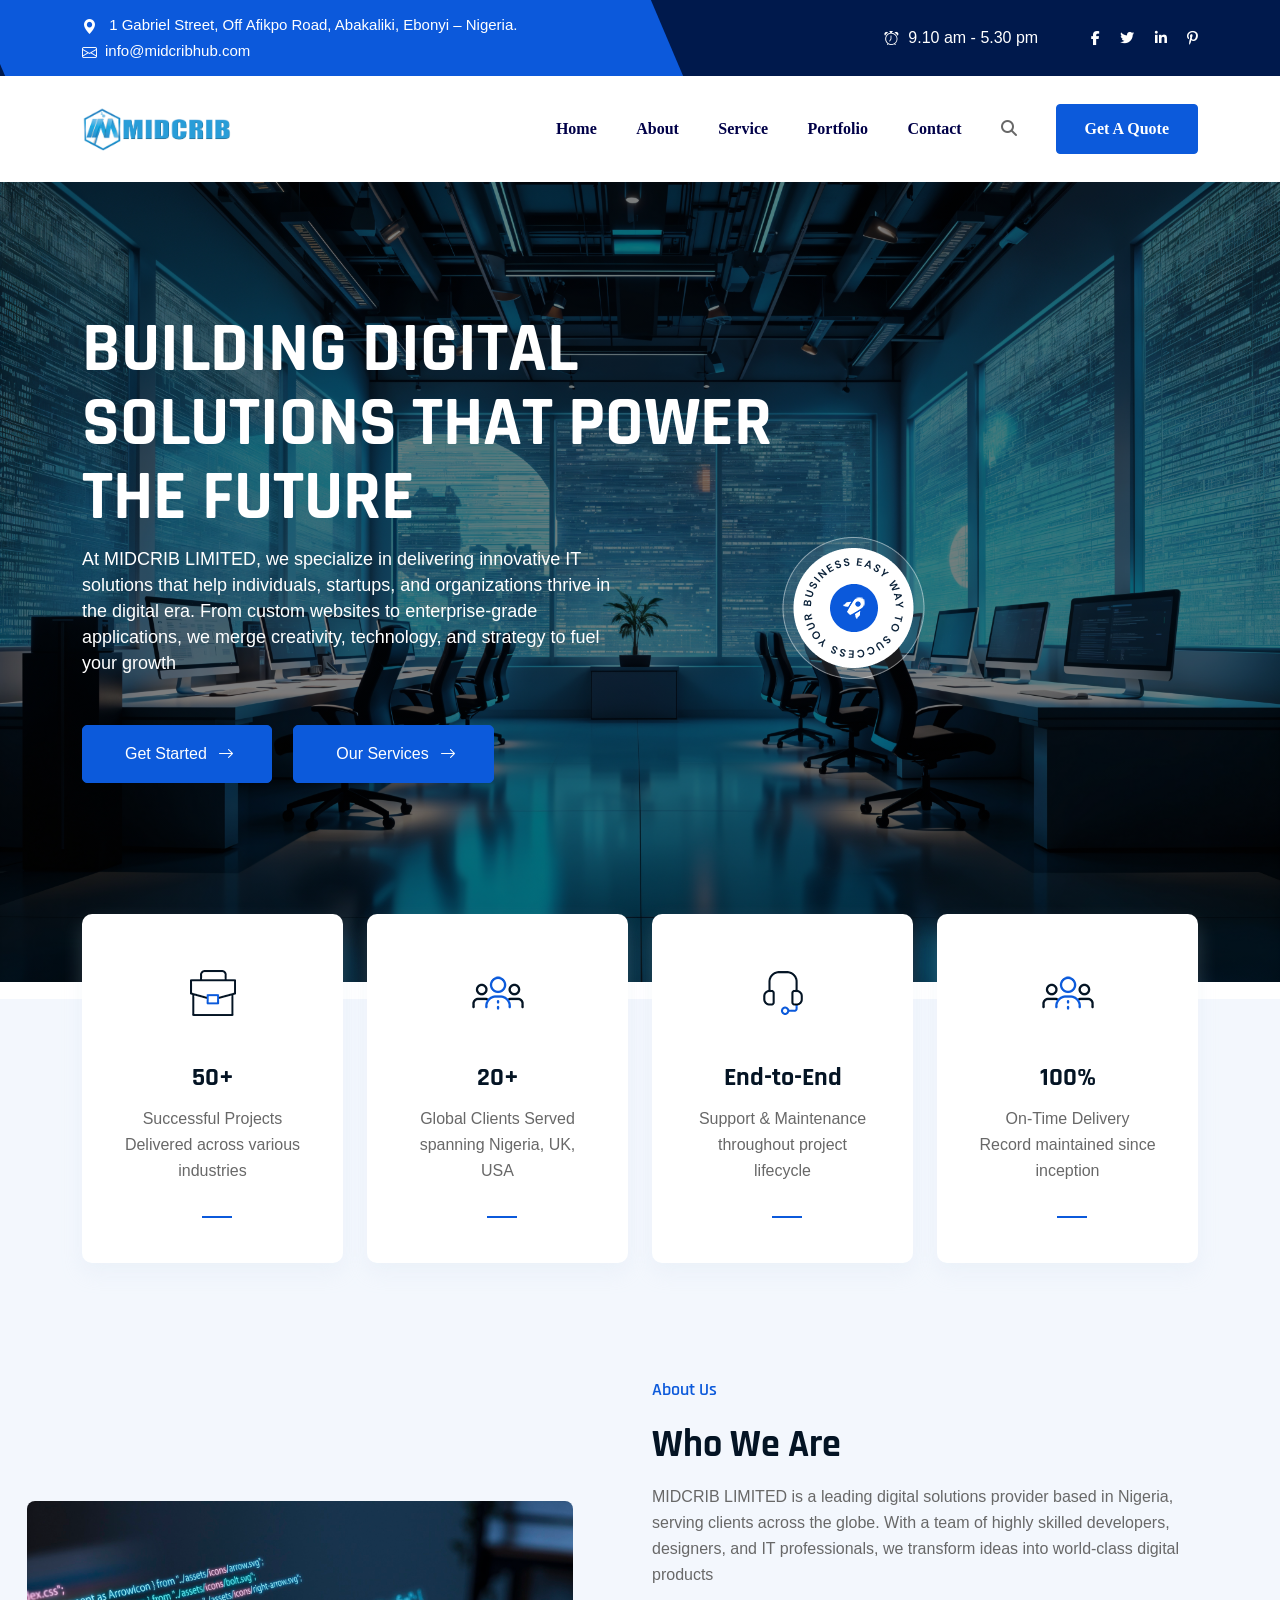
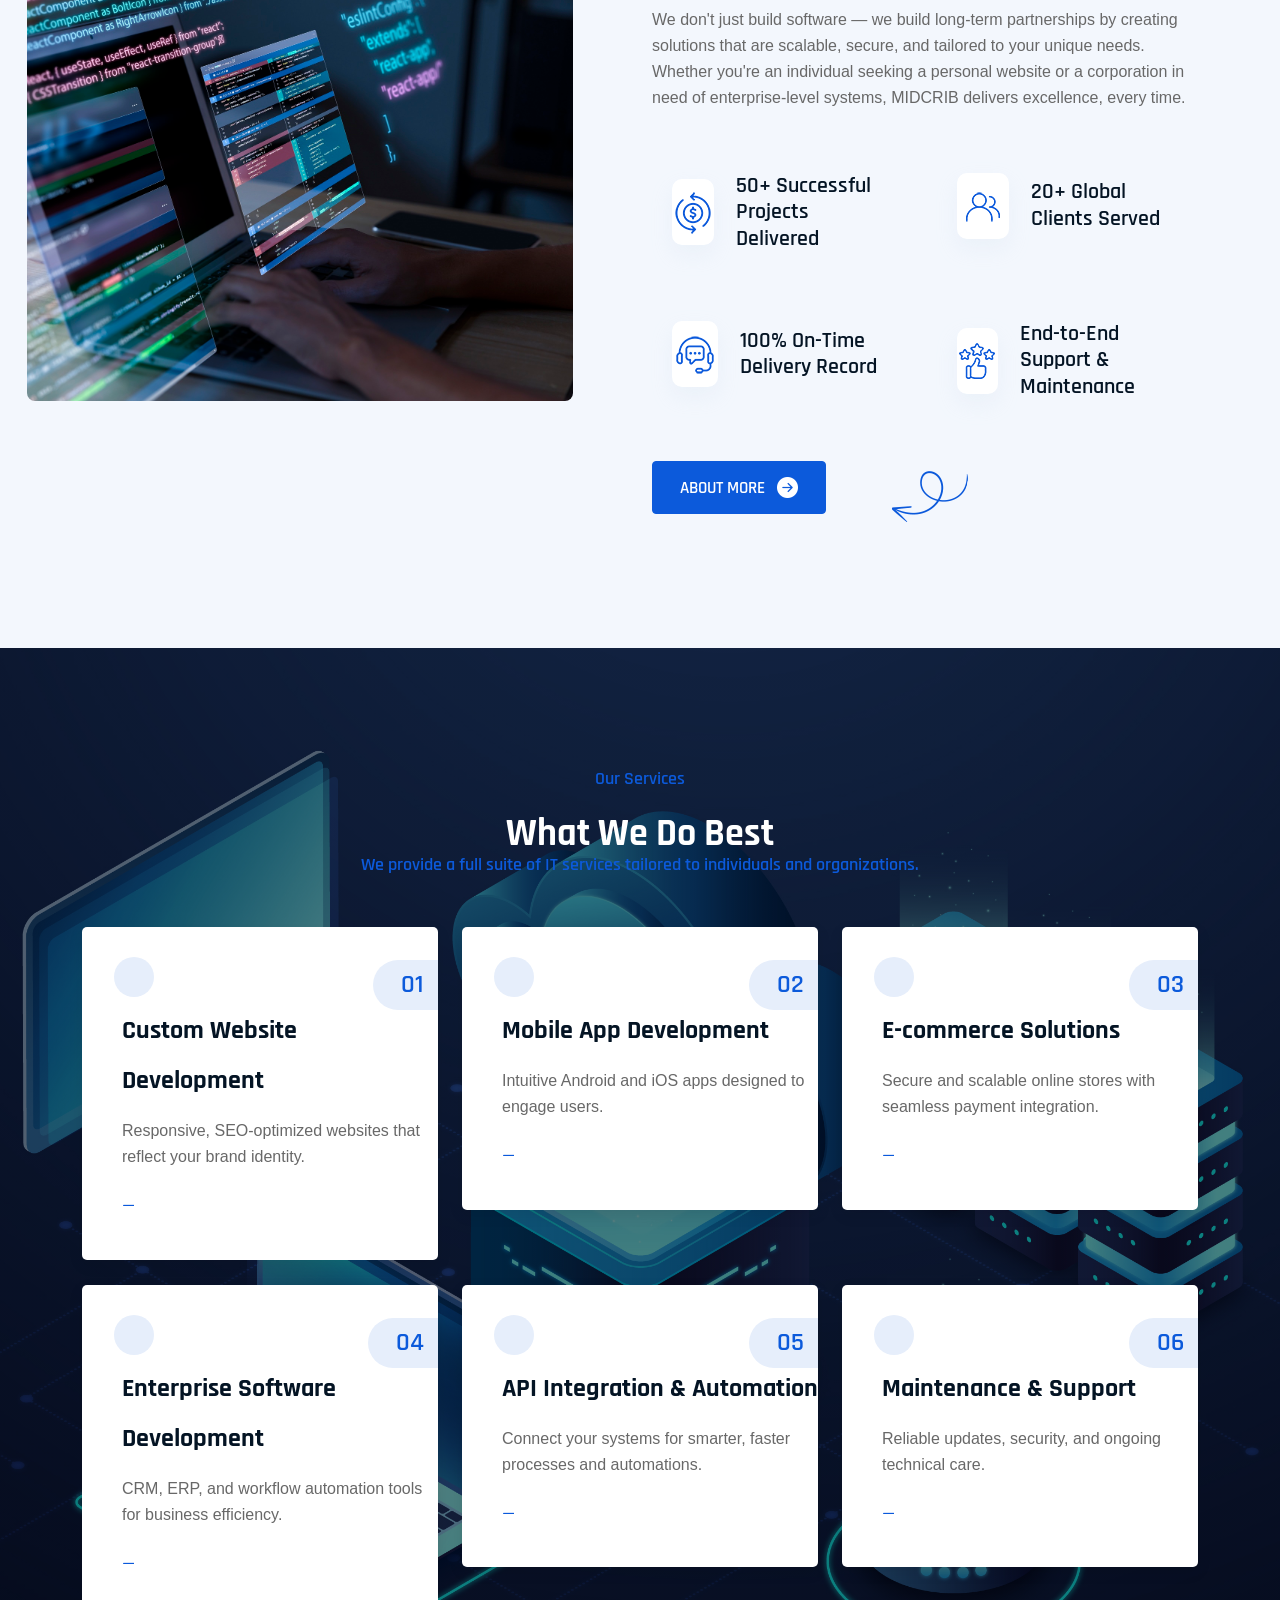
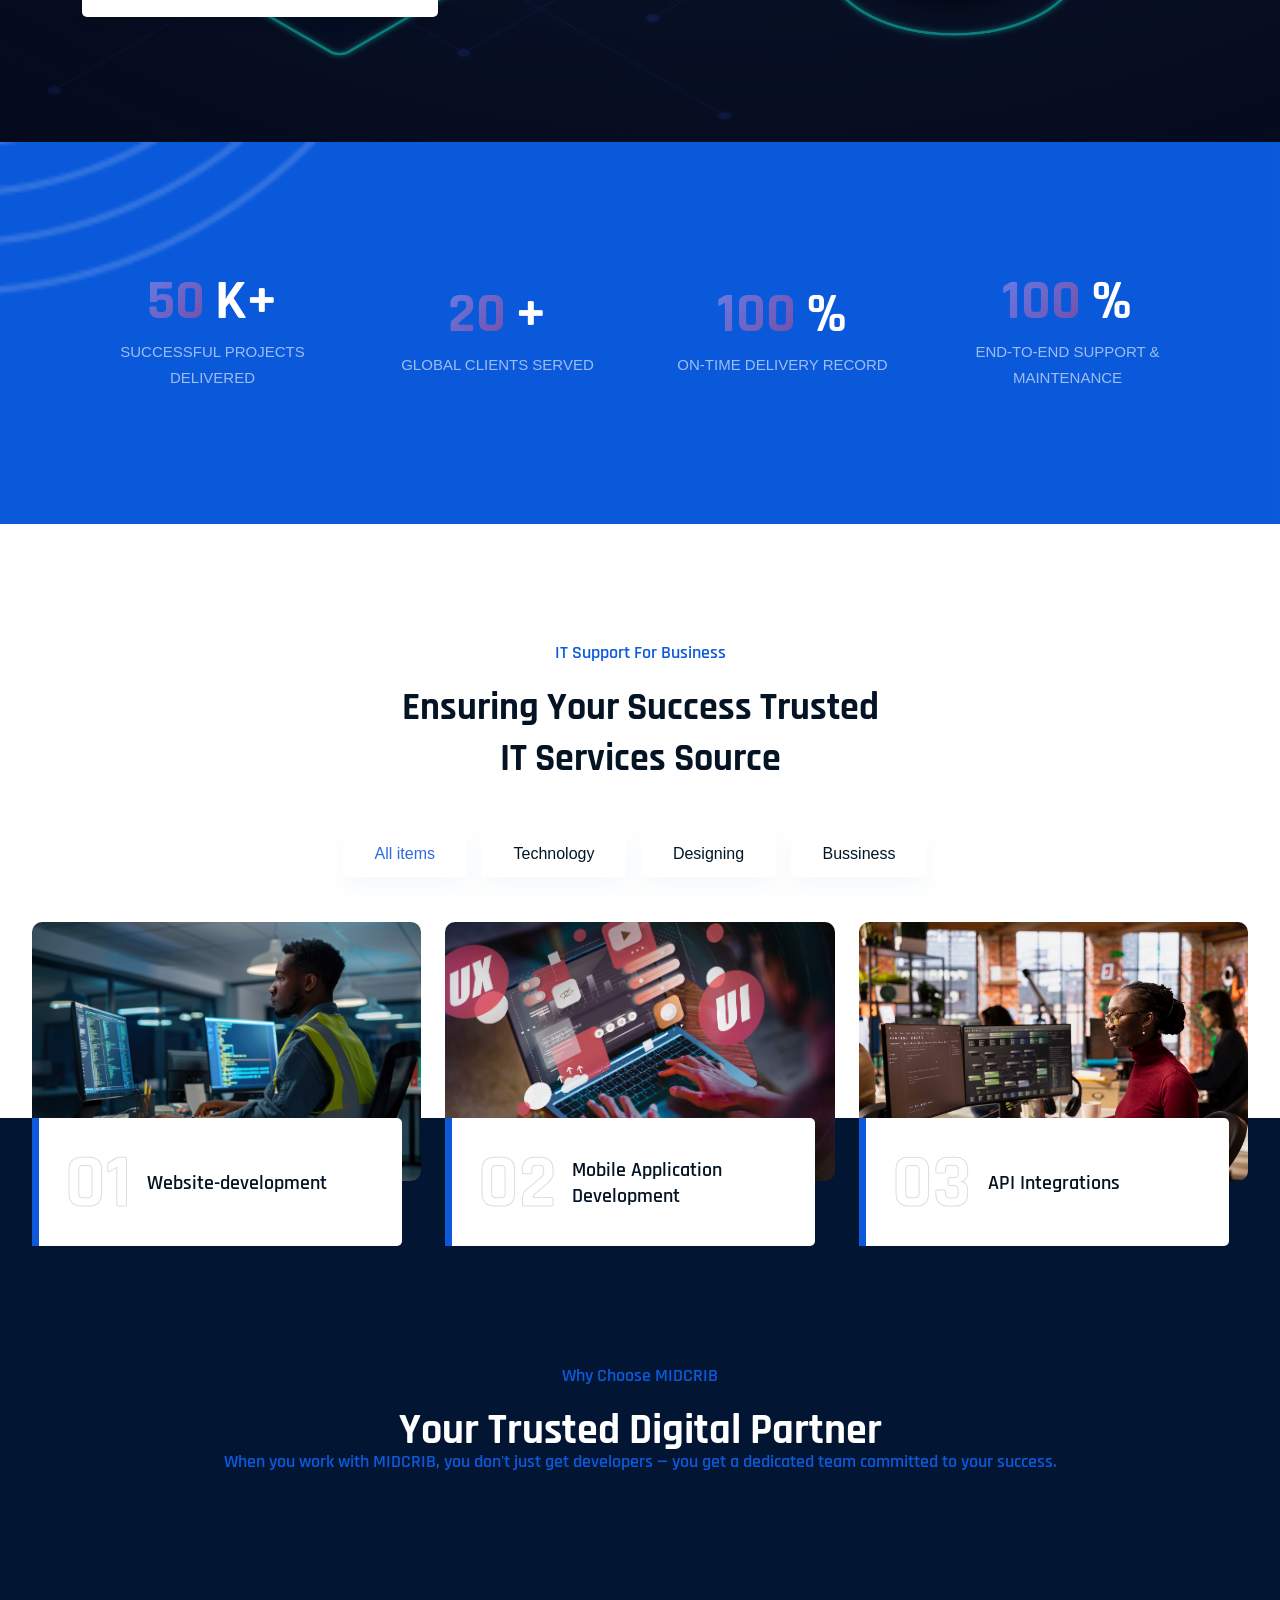
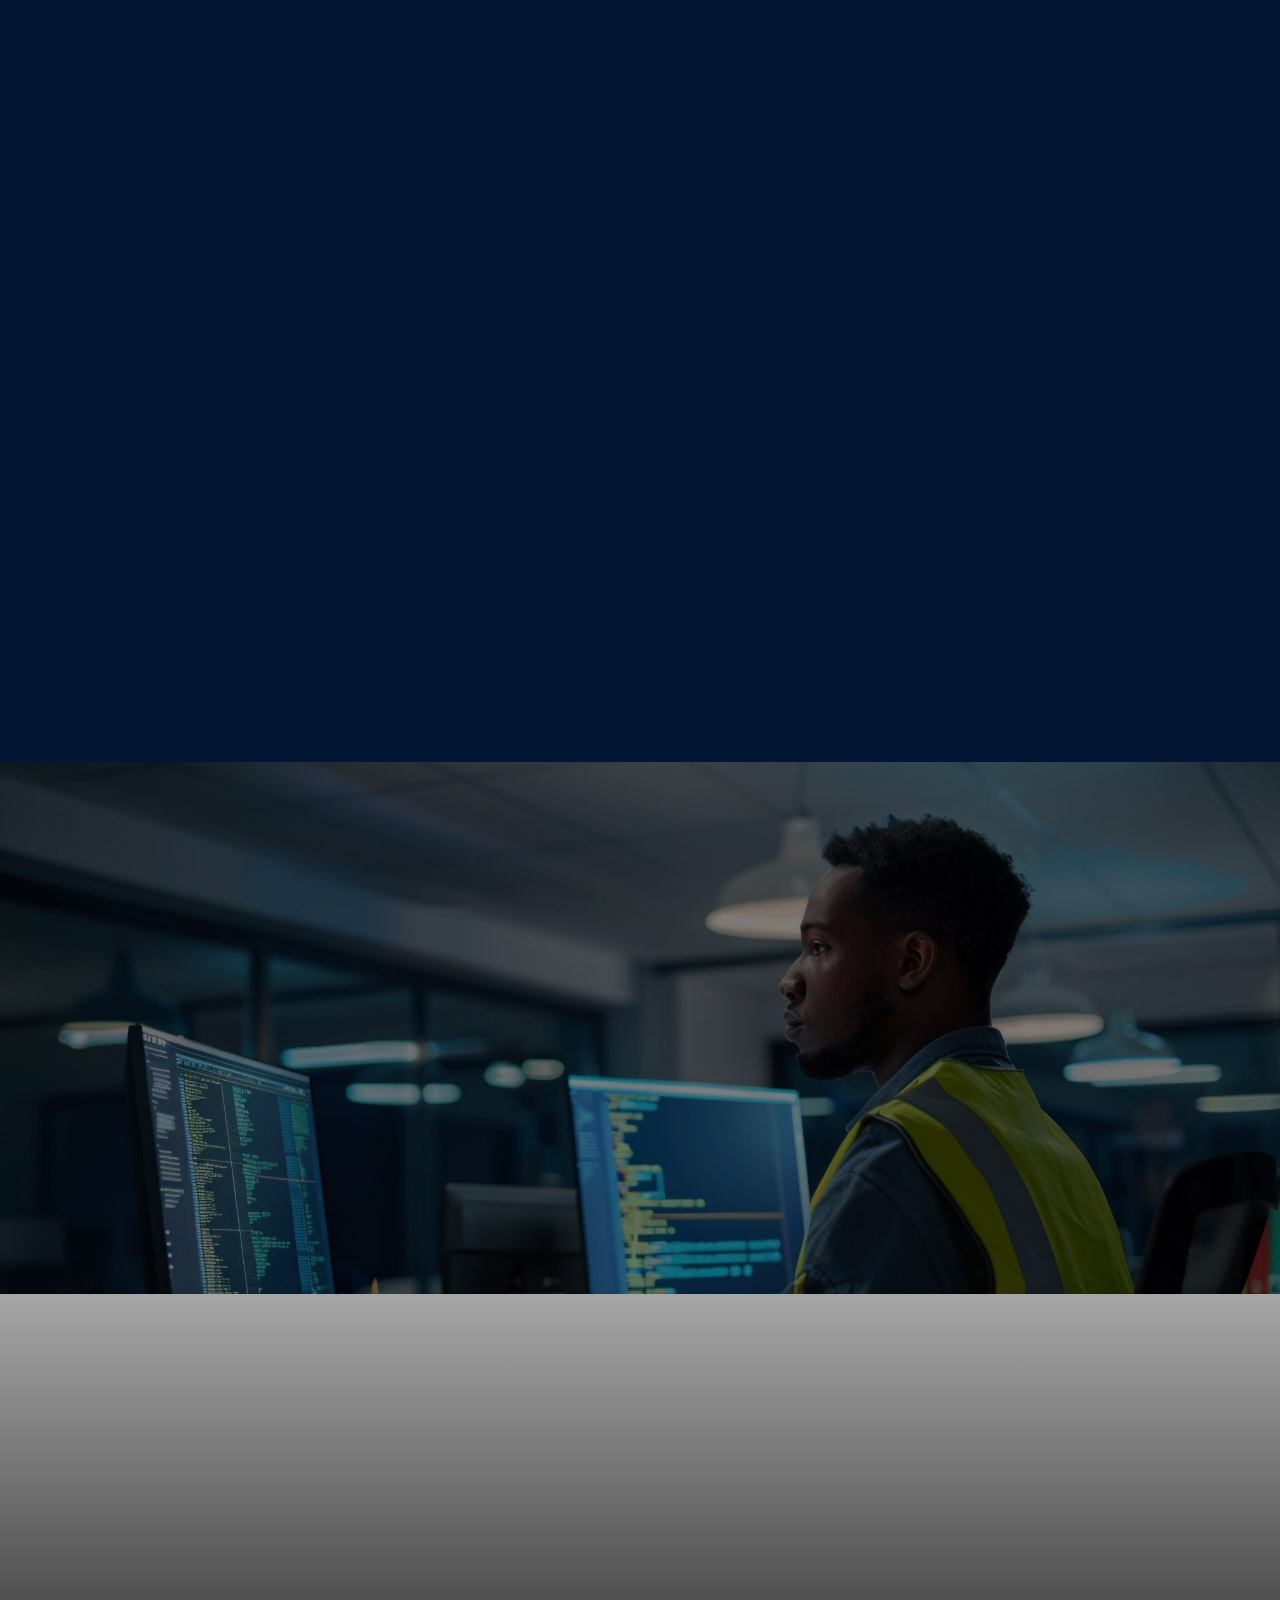
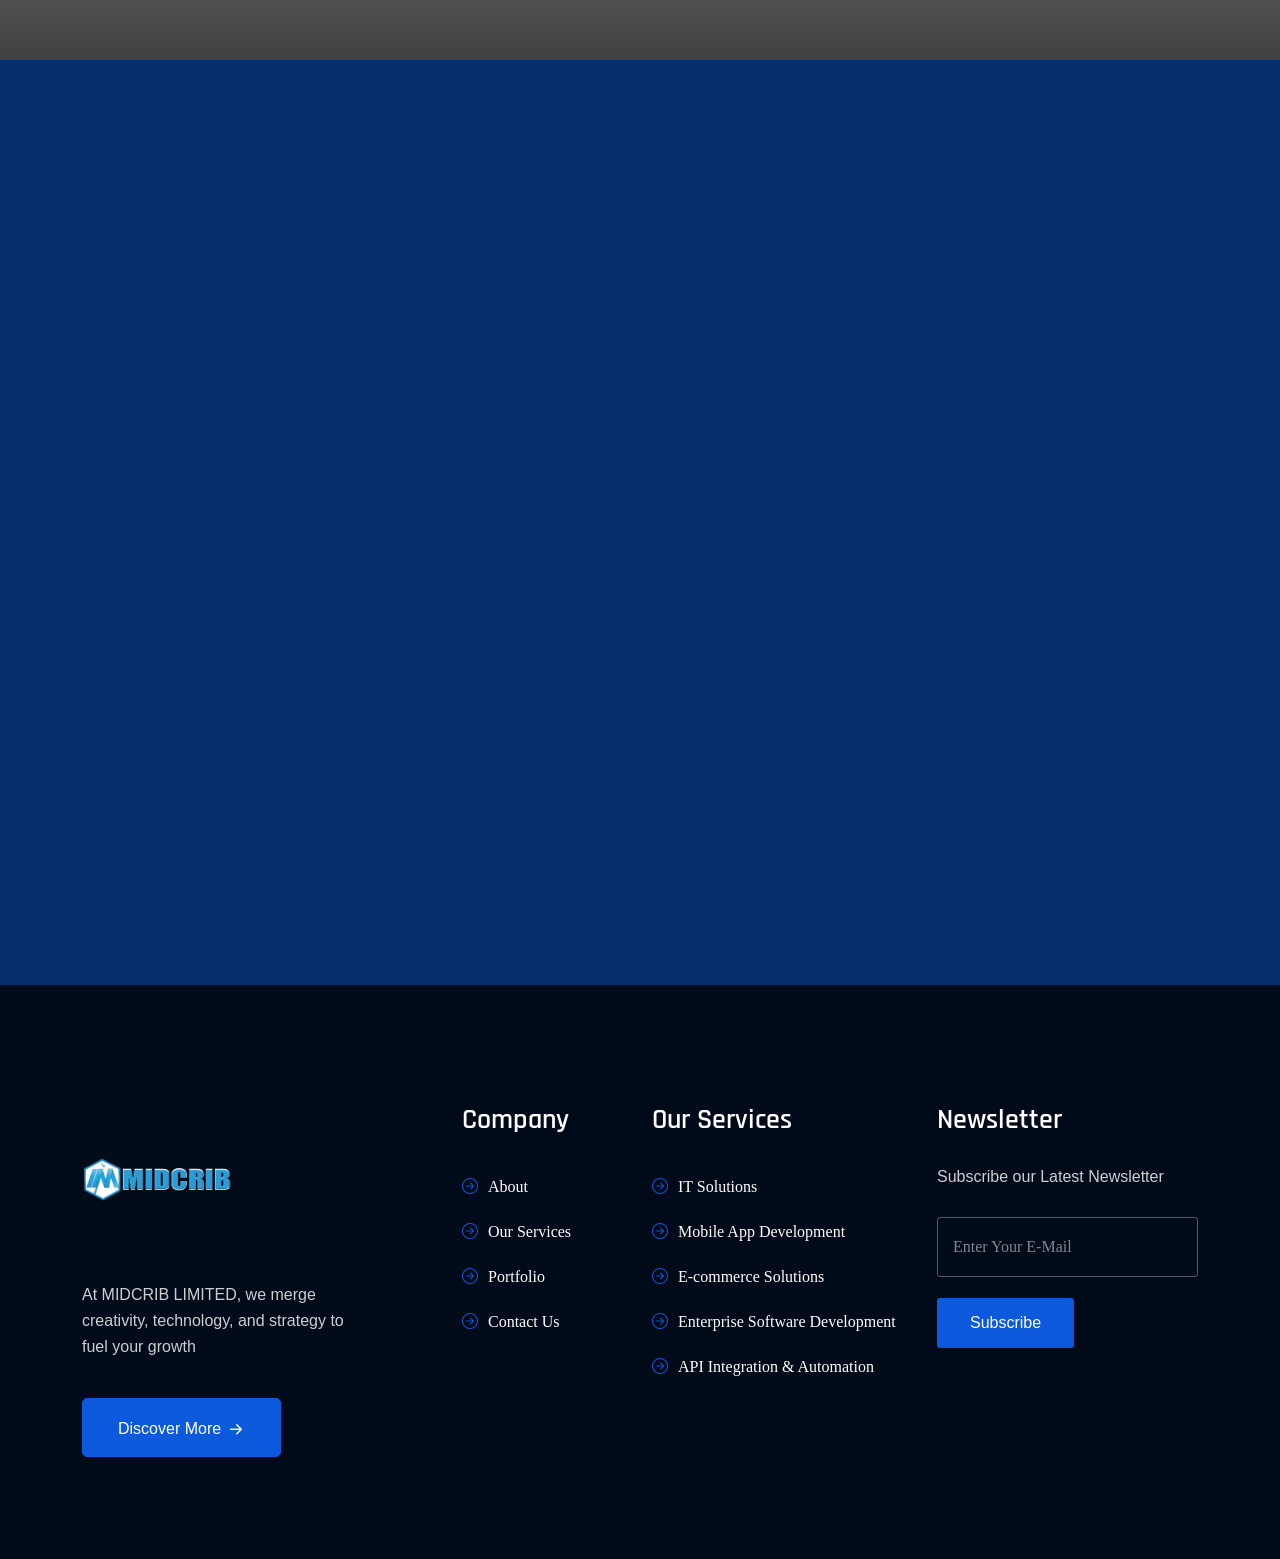
==== commit 469659b3: "content upadte" ====
--- a/index.html
+++ b/index.html
@@ -133,7 +133,7 @@
 </head>
 <body>
     <!-- Loading Overlay -->
- <div id="quantumLoadingOverlay">
+ <!-- <div id="quantumLoadingOverlay">
         <div class="quantum-cosmic-bg"></div>
         
        
@@ -175,11 +175,11 @@
                 <div class="quantum-status-text" id="quantumStatusText">Innovative IT Solutions...</div>
             </div>
         </div>
-    </div>
+    </div> -->
 
  
     <!-- <div class="" > -->
-    <div class="main-content" >
+    <div class="" >
         
 
 	<!-- loder -->
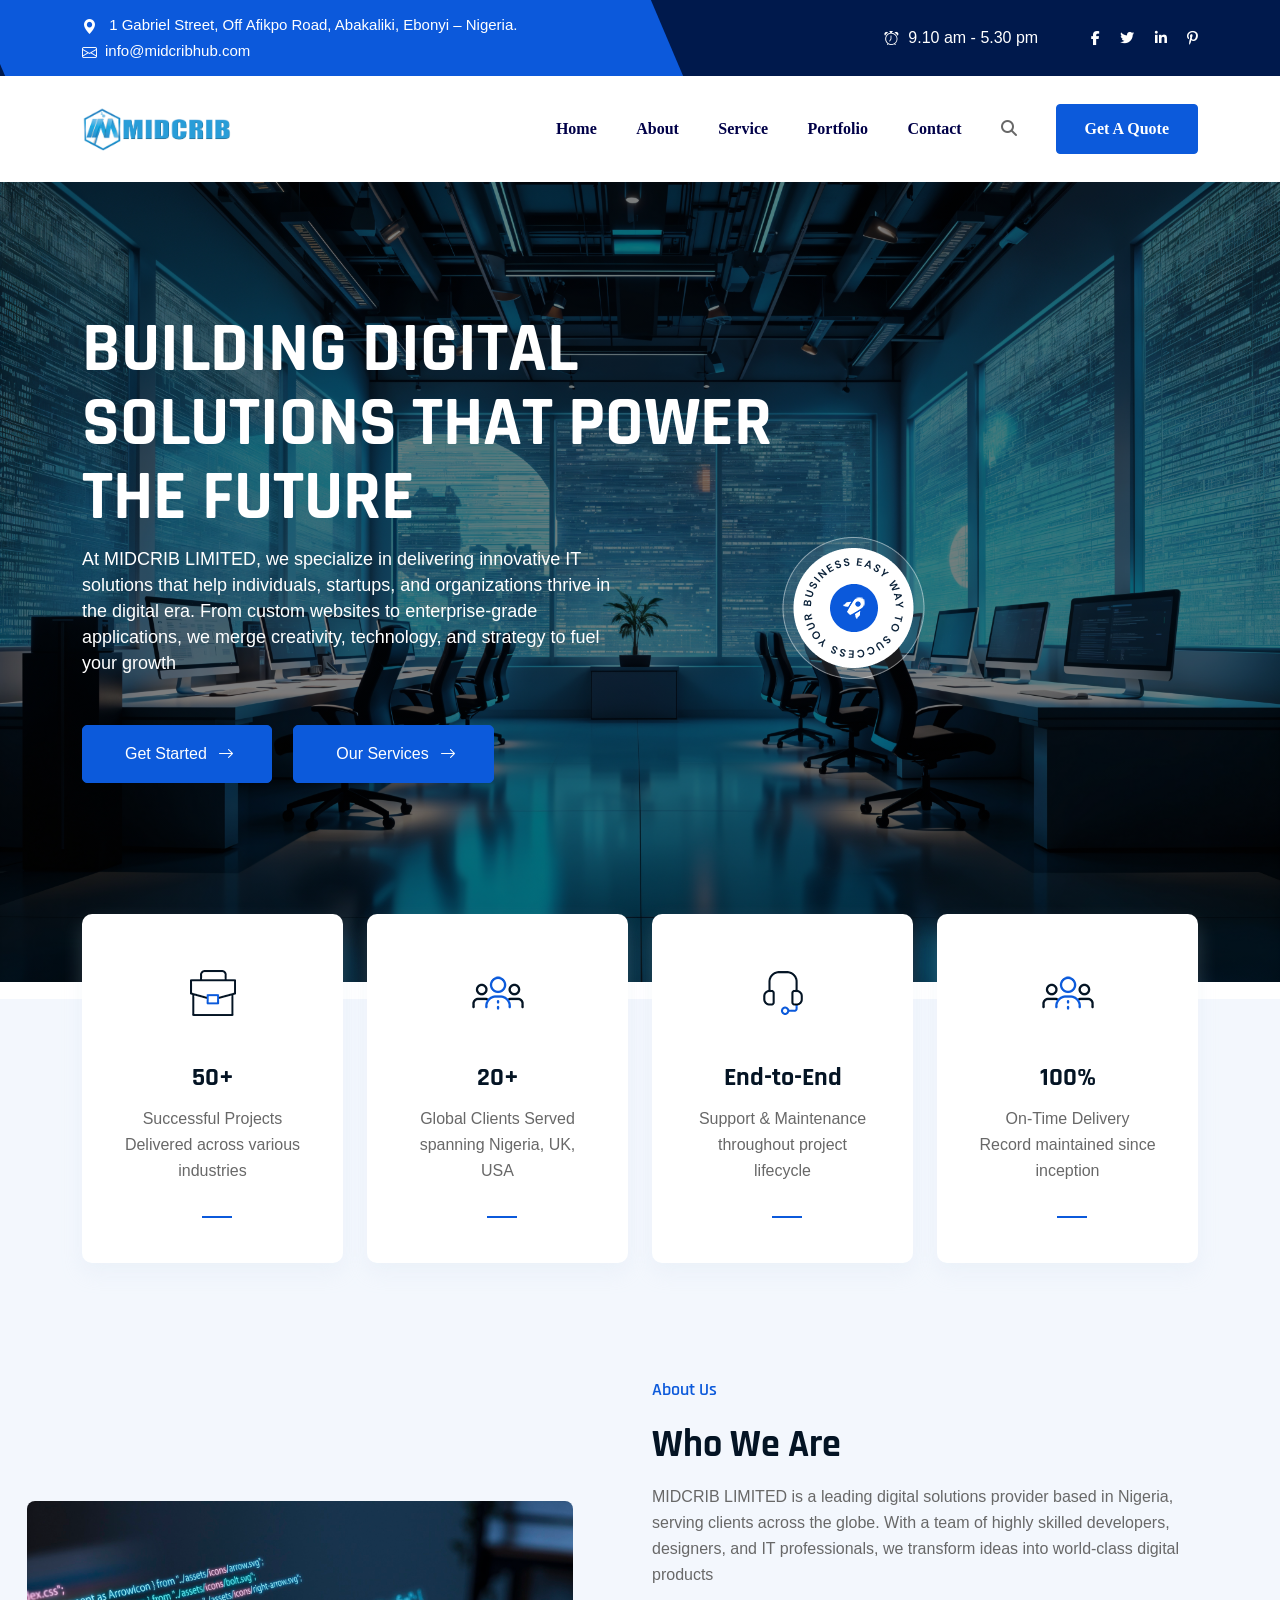
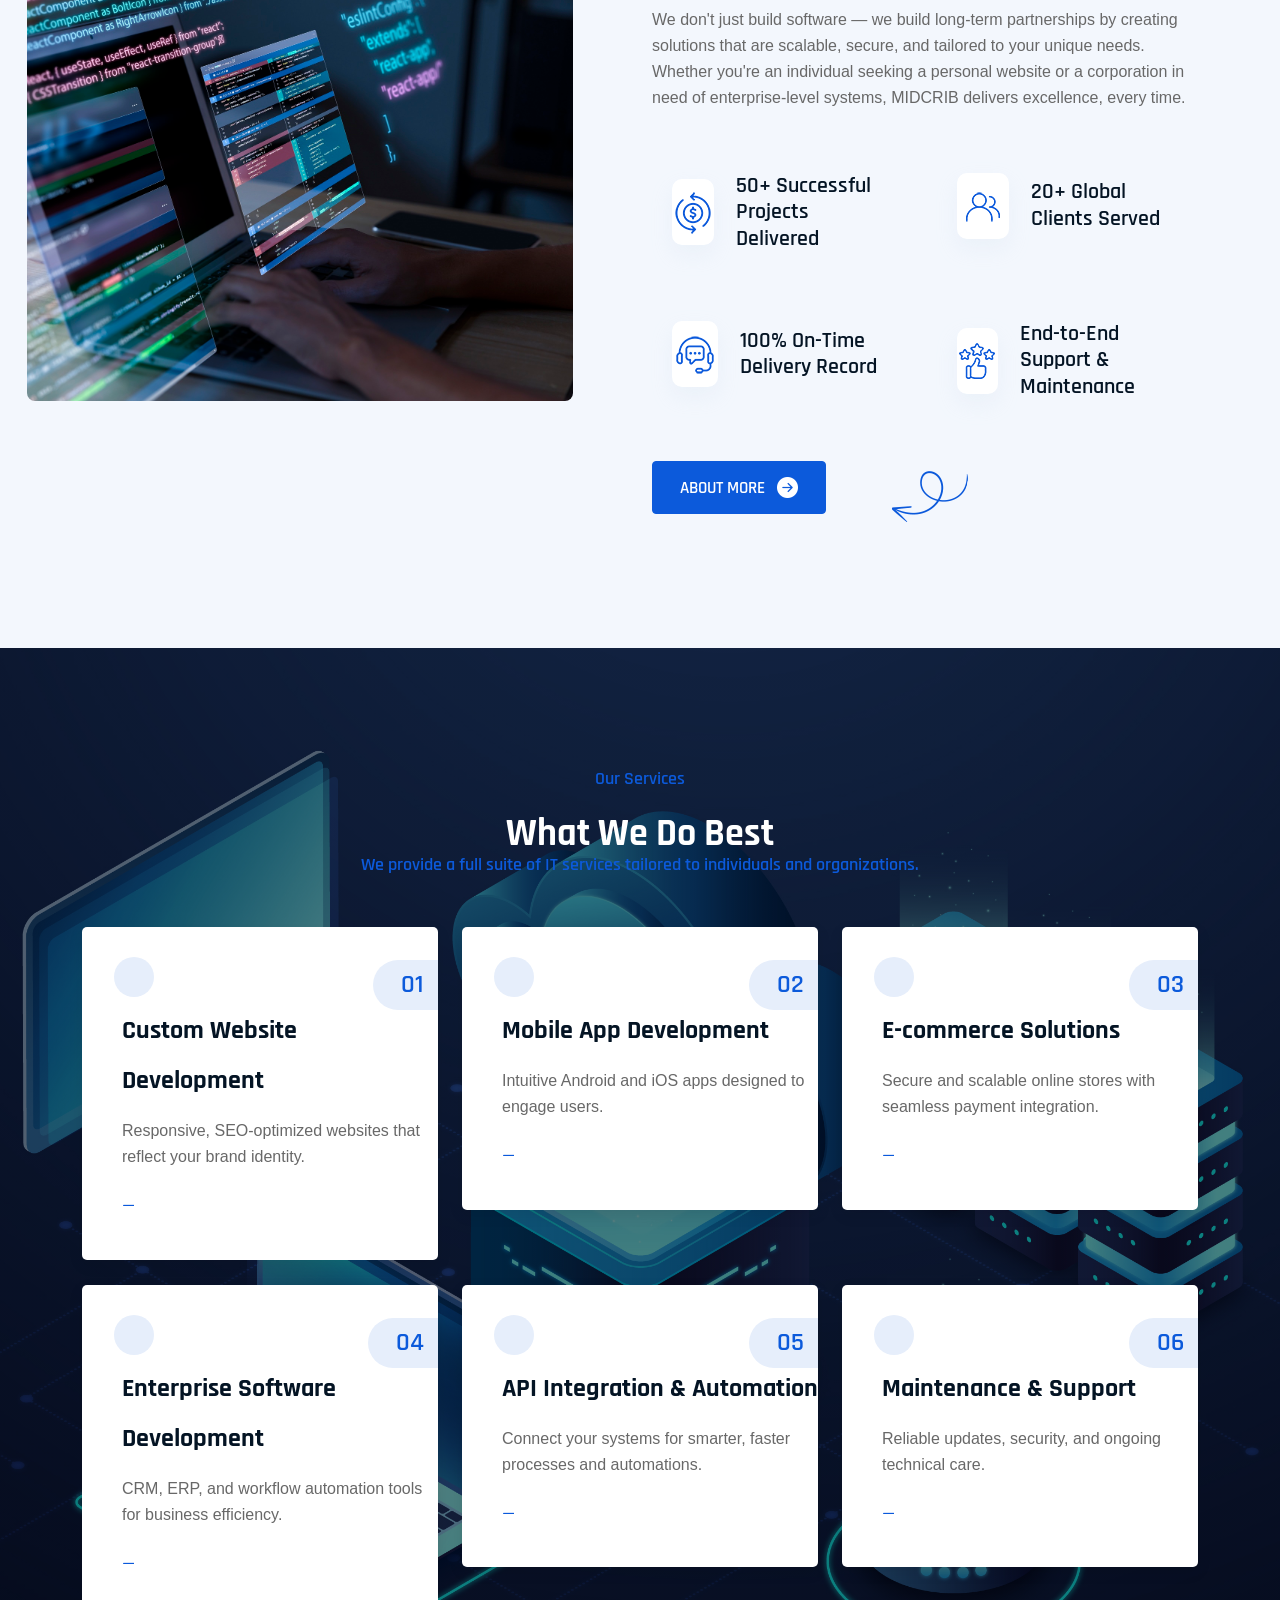
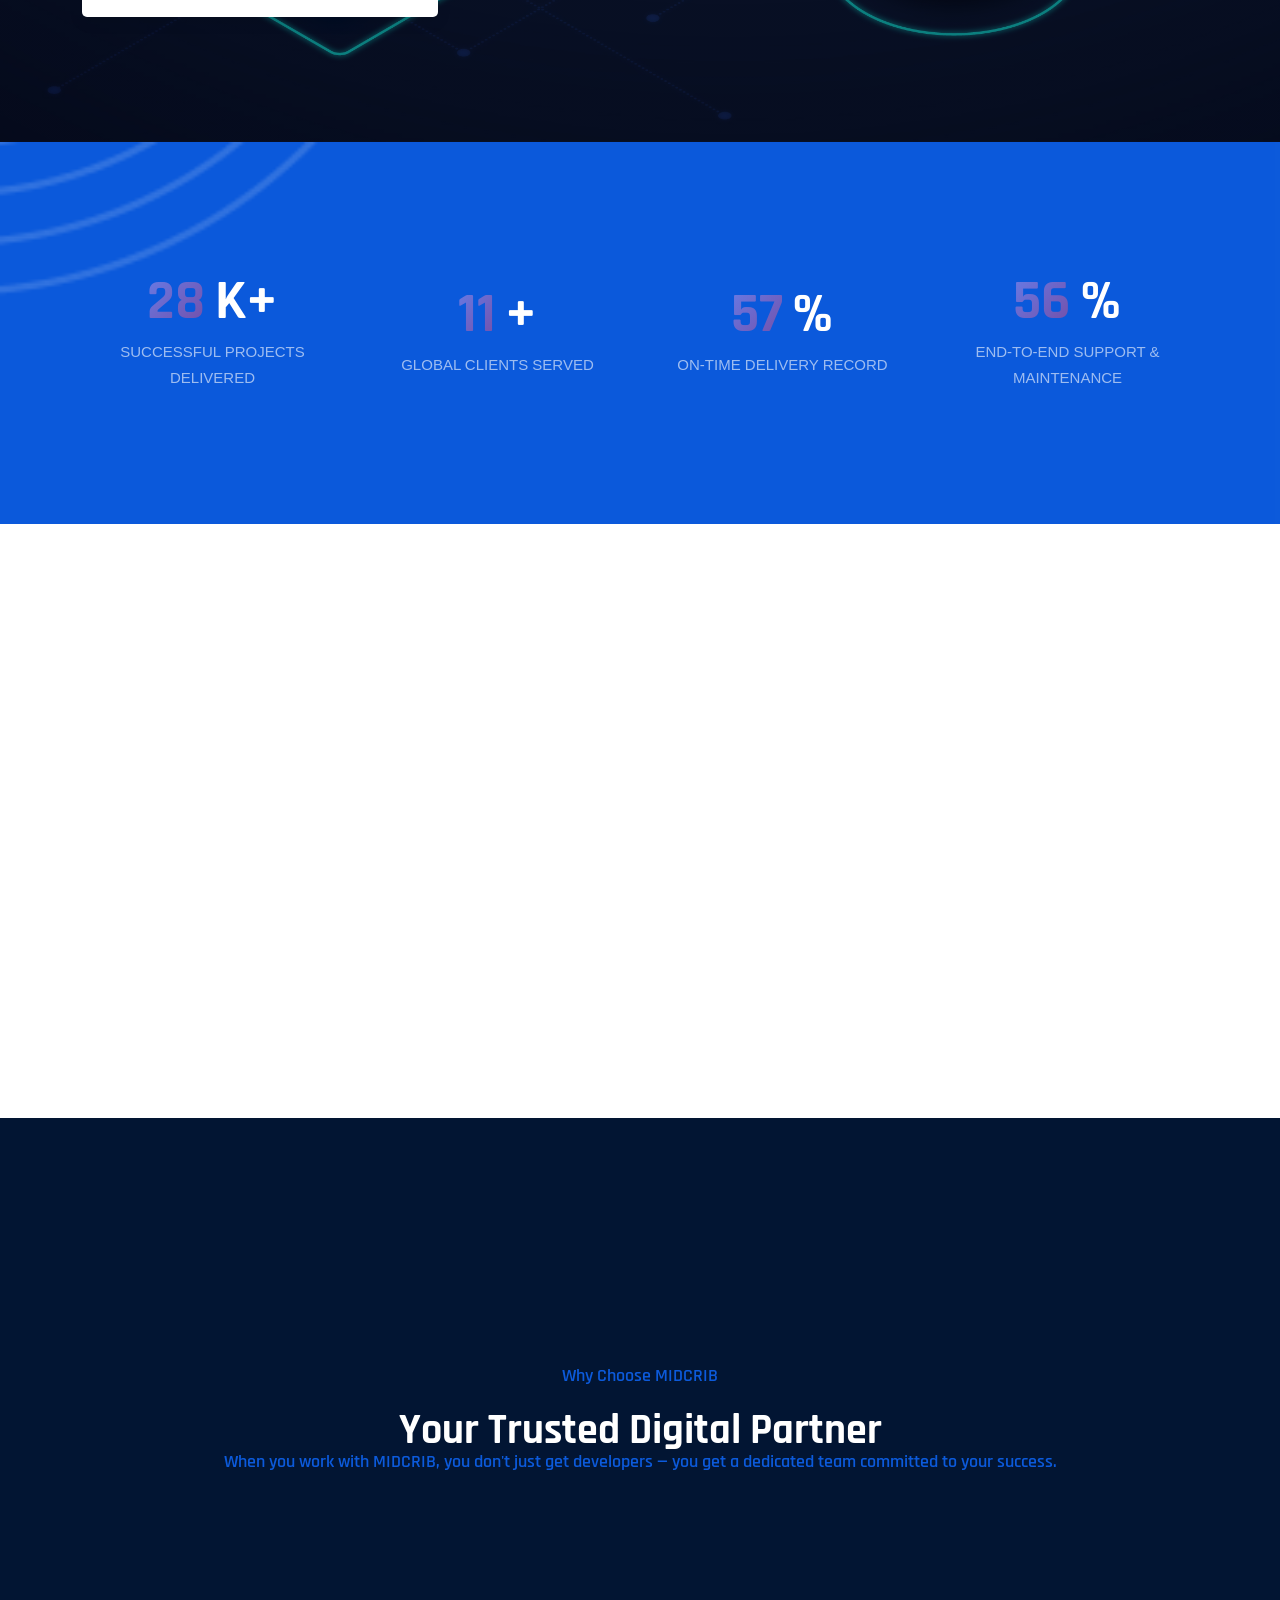
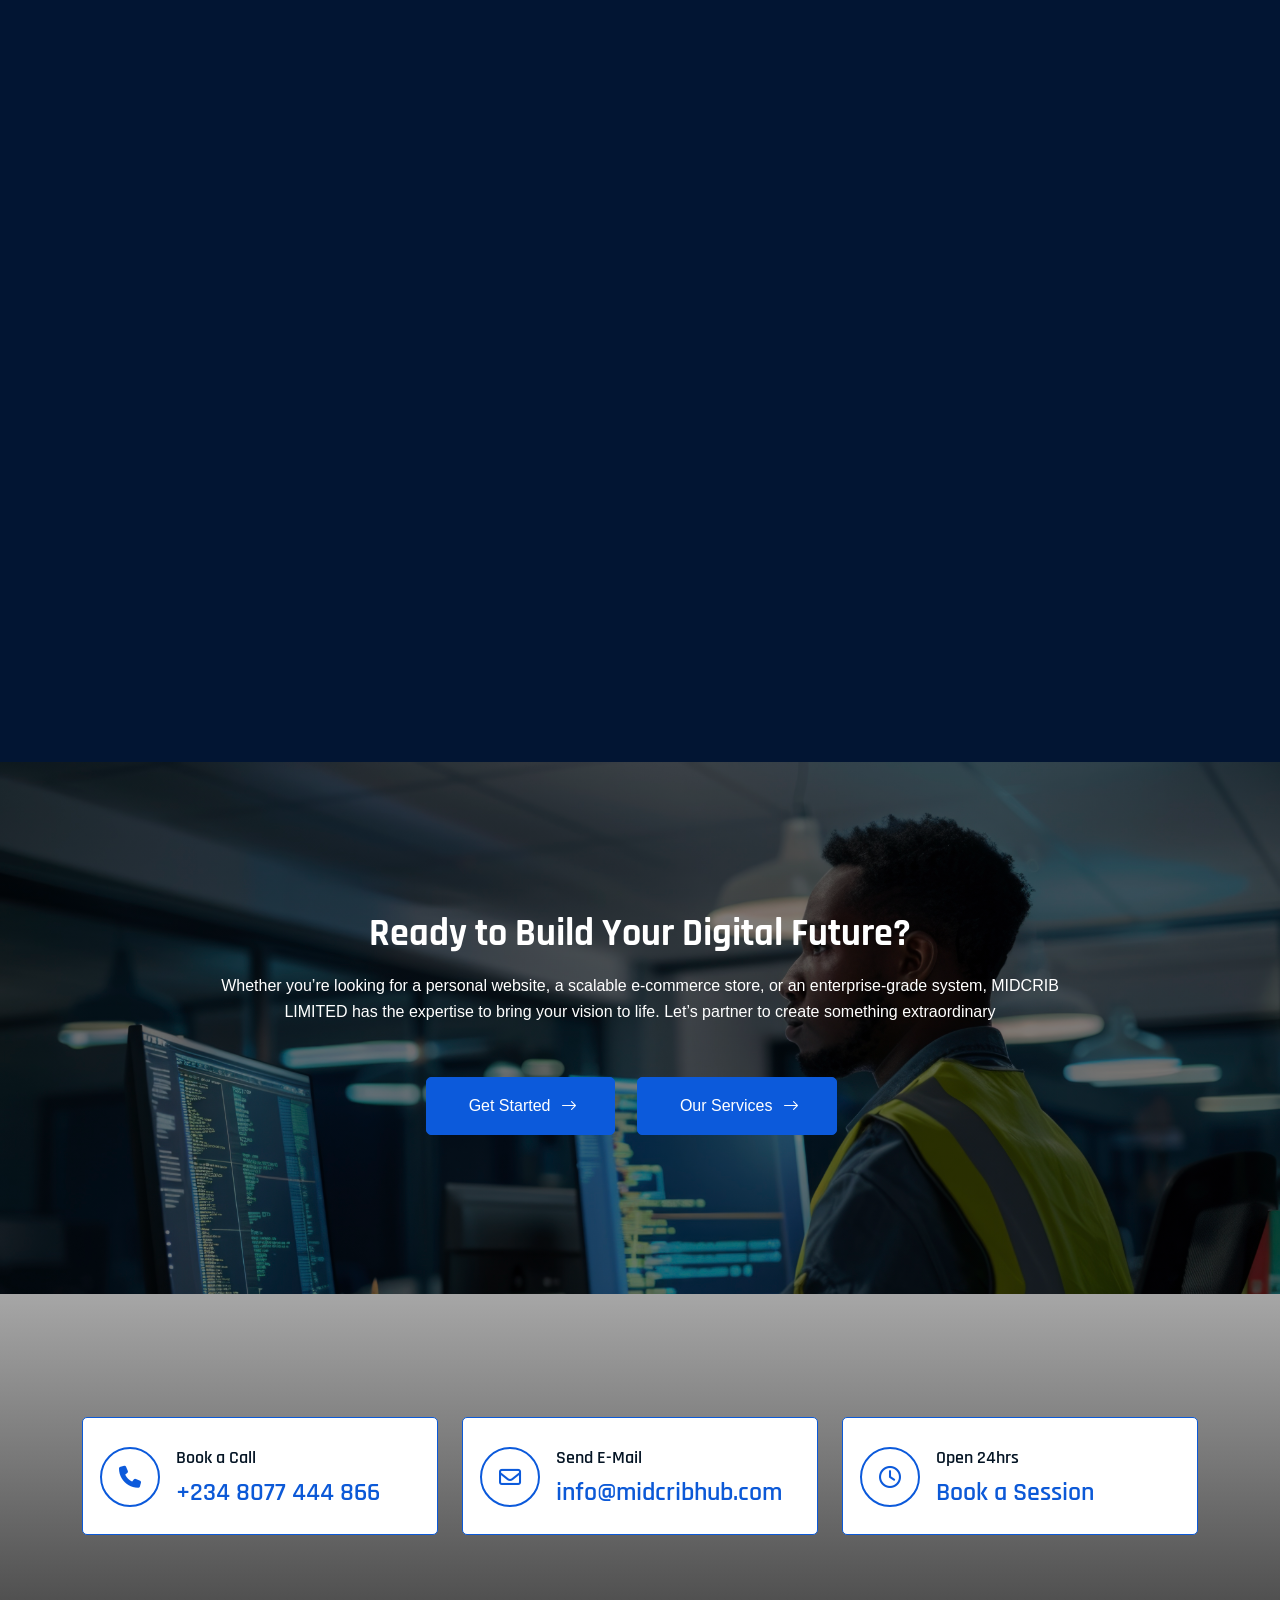
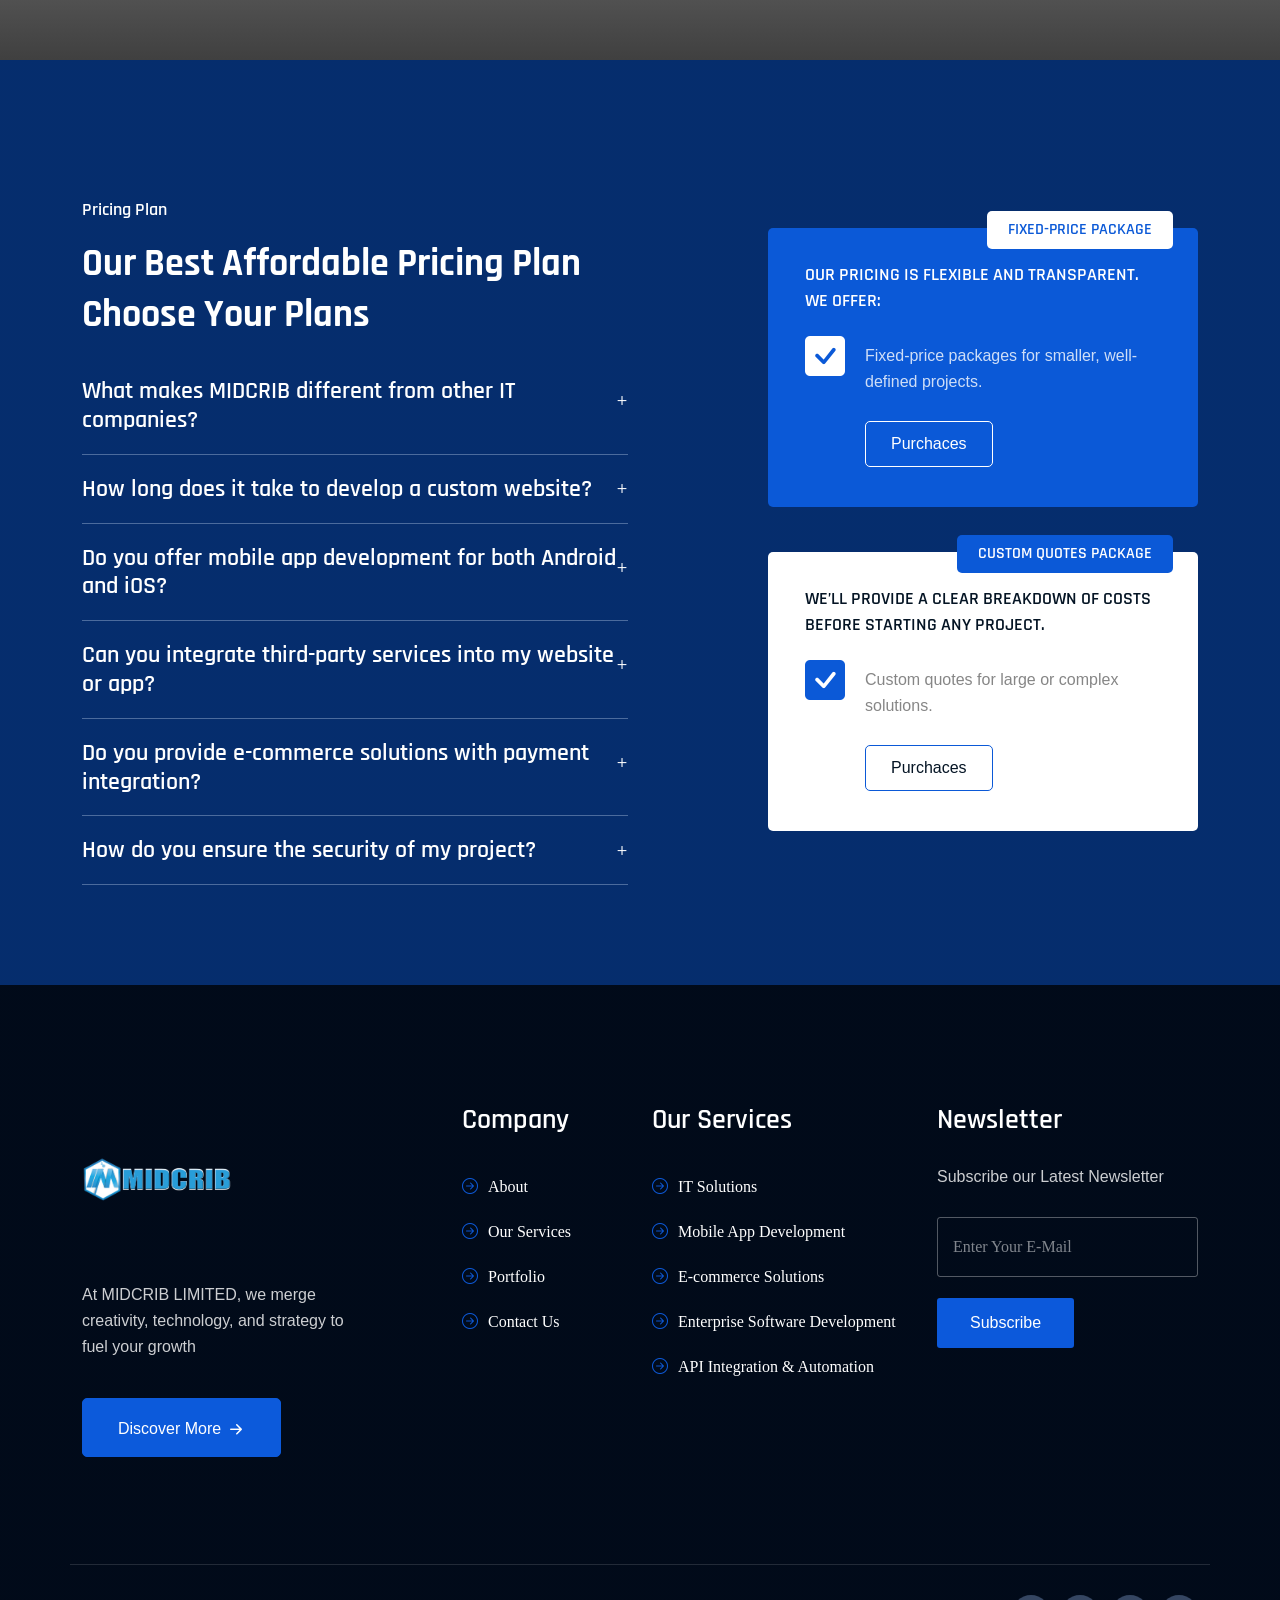
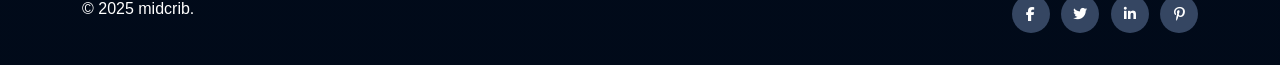
==== commit bbf2802f: "content update" ====
--- a/index.html
+++ b/index.html
@@ -102,7 +102,7 @@
 	
 	<!-- Non-critical CSS loaded asynchronously -->
 	<link rel="stylesheet" href="assets/css/owl.carousel.min.css" type="text/css" media="all">
-	<link rel="stylesheet" href="assets/css/loading.css" type="text/css" media="all">
+
 	<link rel="stylesheet" href="assets/css/animate.css" type="text/css" media="all">
 	<link rel="stylesheet" href="assets/css/bootstraps.css" type="text/css" media="all">
 	<link rel="stylesheet" href="assets/css/animated-text.css" type="text/css" media="all">
@@ -1246,7 +1246,7 @@
 	<!-- Cousom carousel js -->
 	<script src="assets/js/coustom-carousel.js"></script>
 	<script src="assets/js/scroll-up.js"></script>
-	<script src="assets/js/loading.js"></script>
+
     
 <script>
 // Intersection Observer for scroll animations
